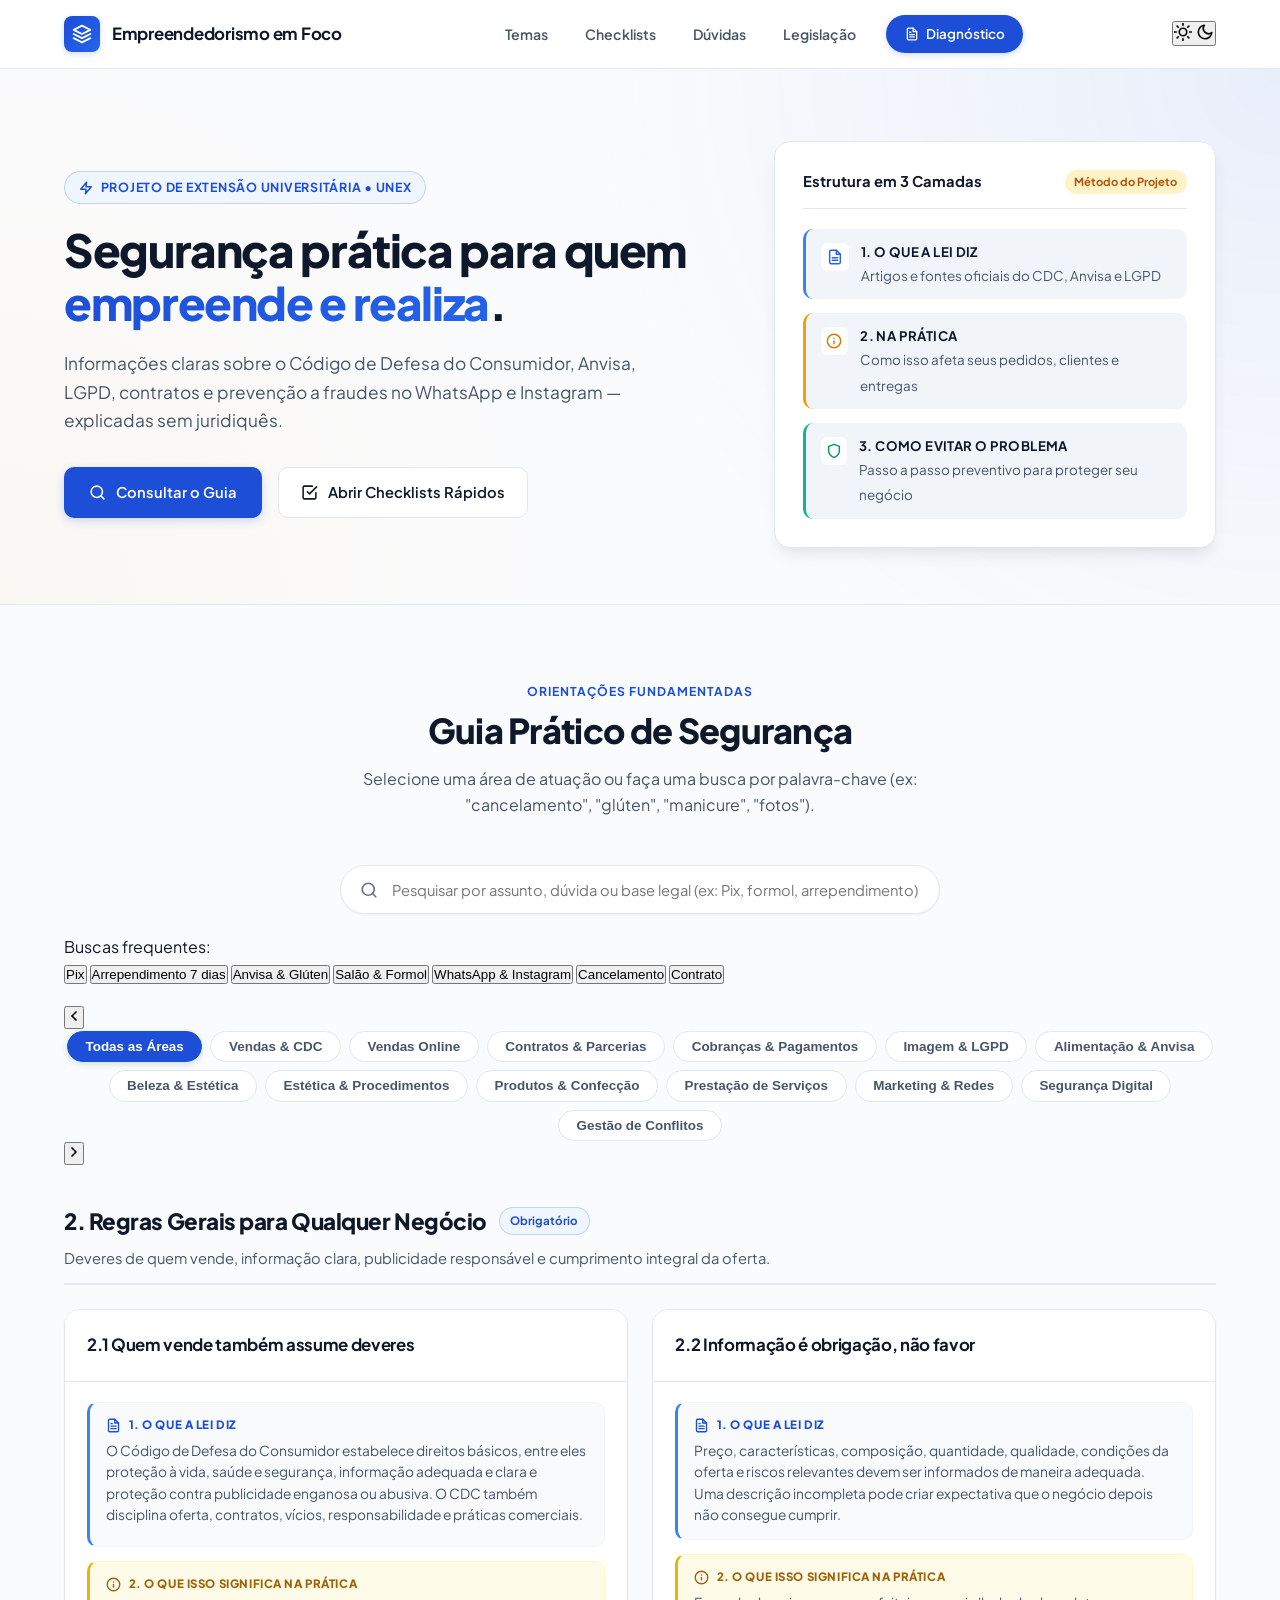
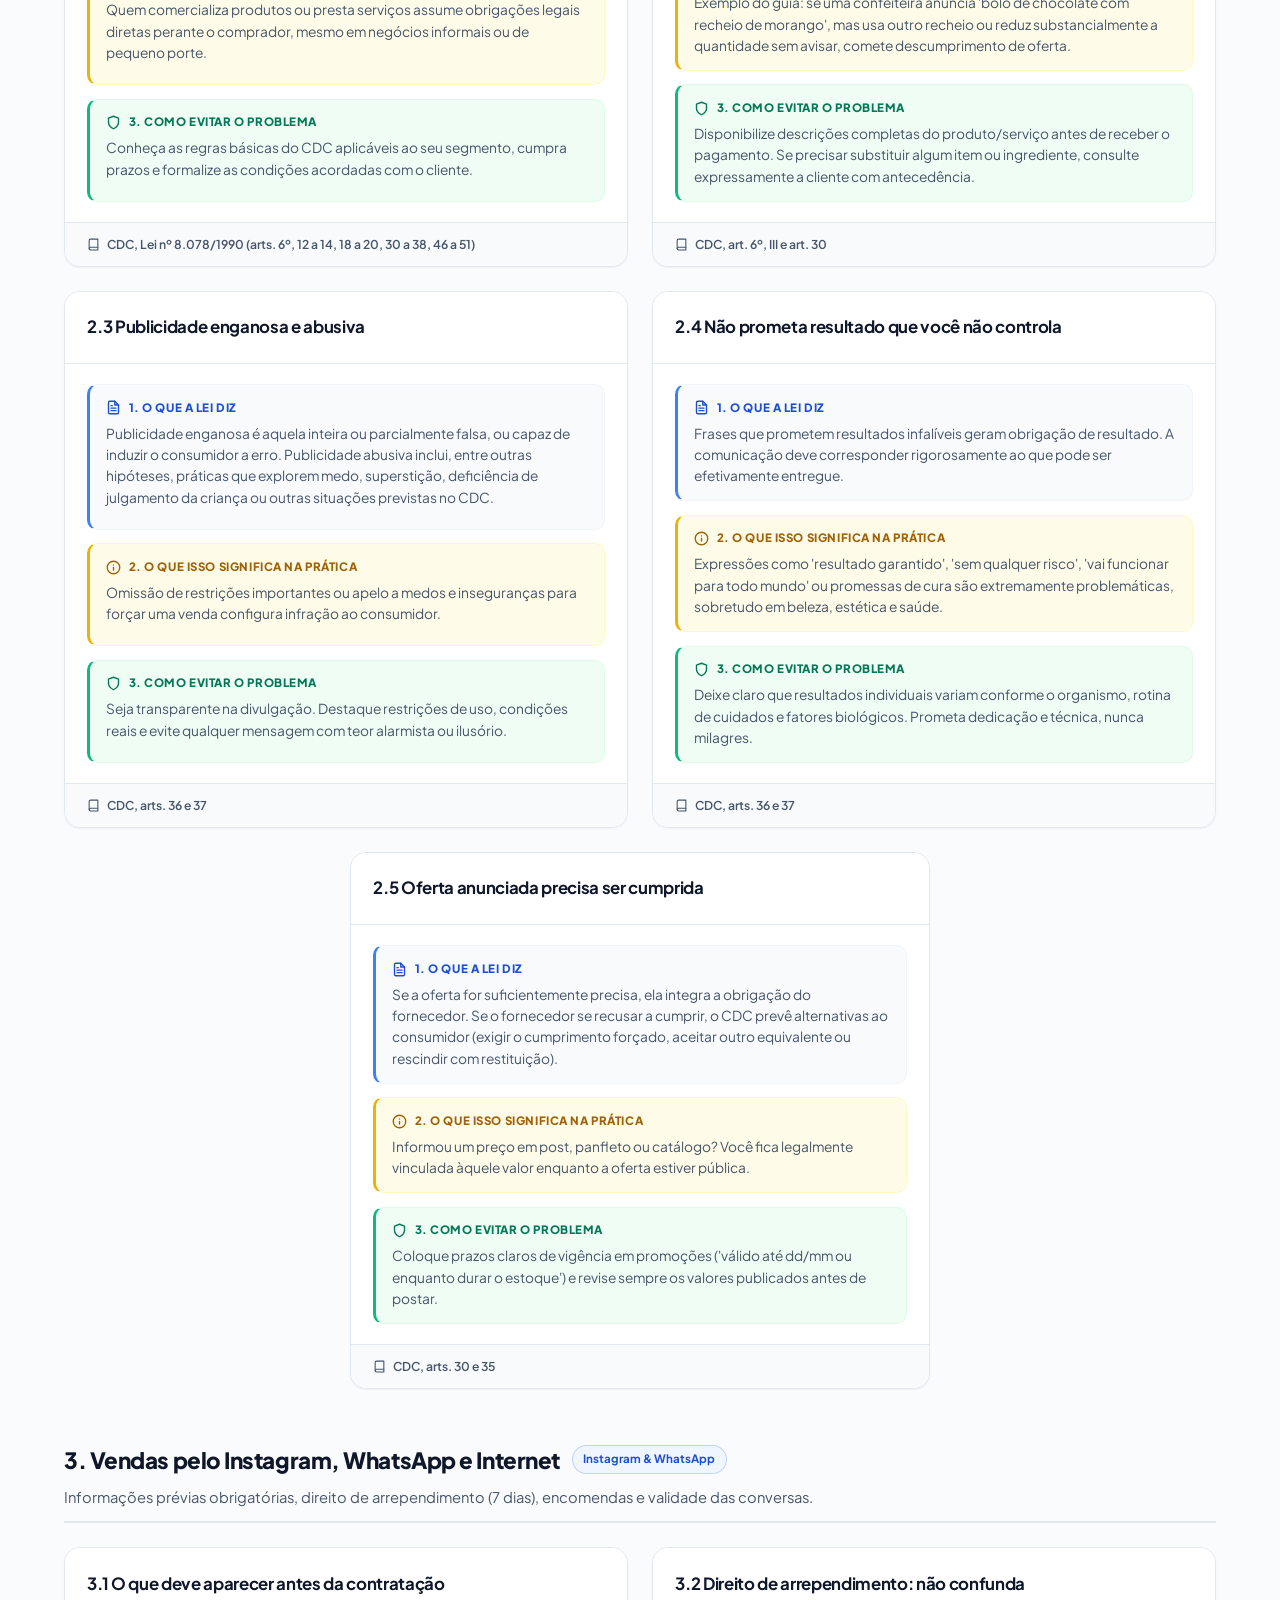
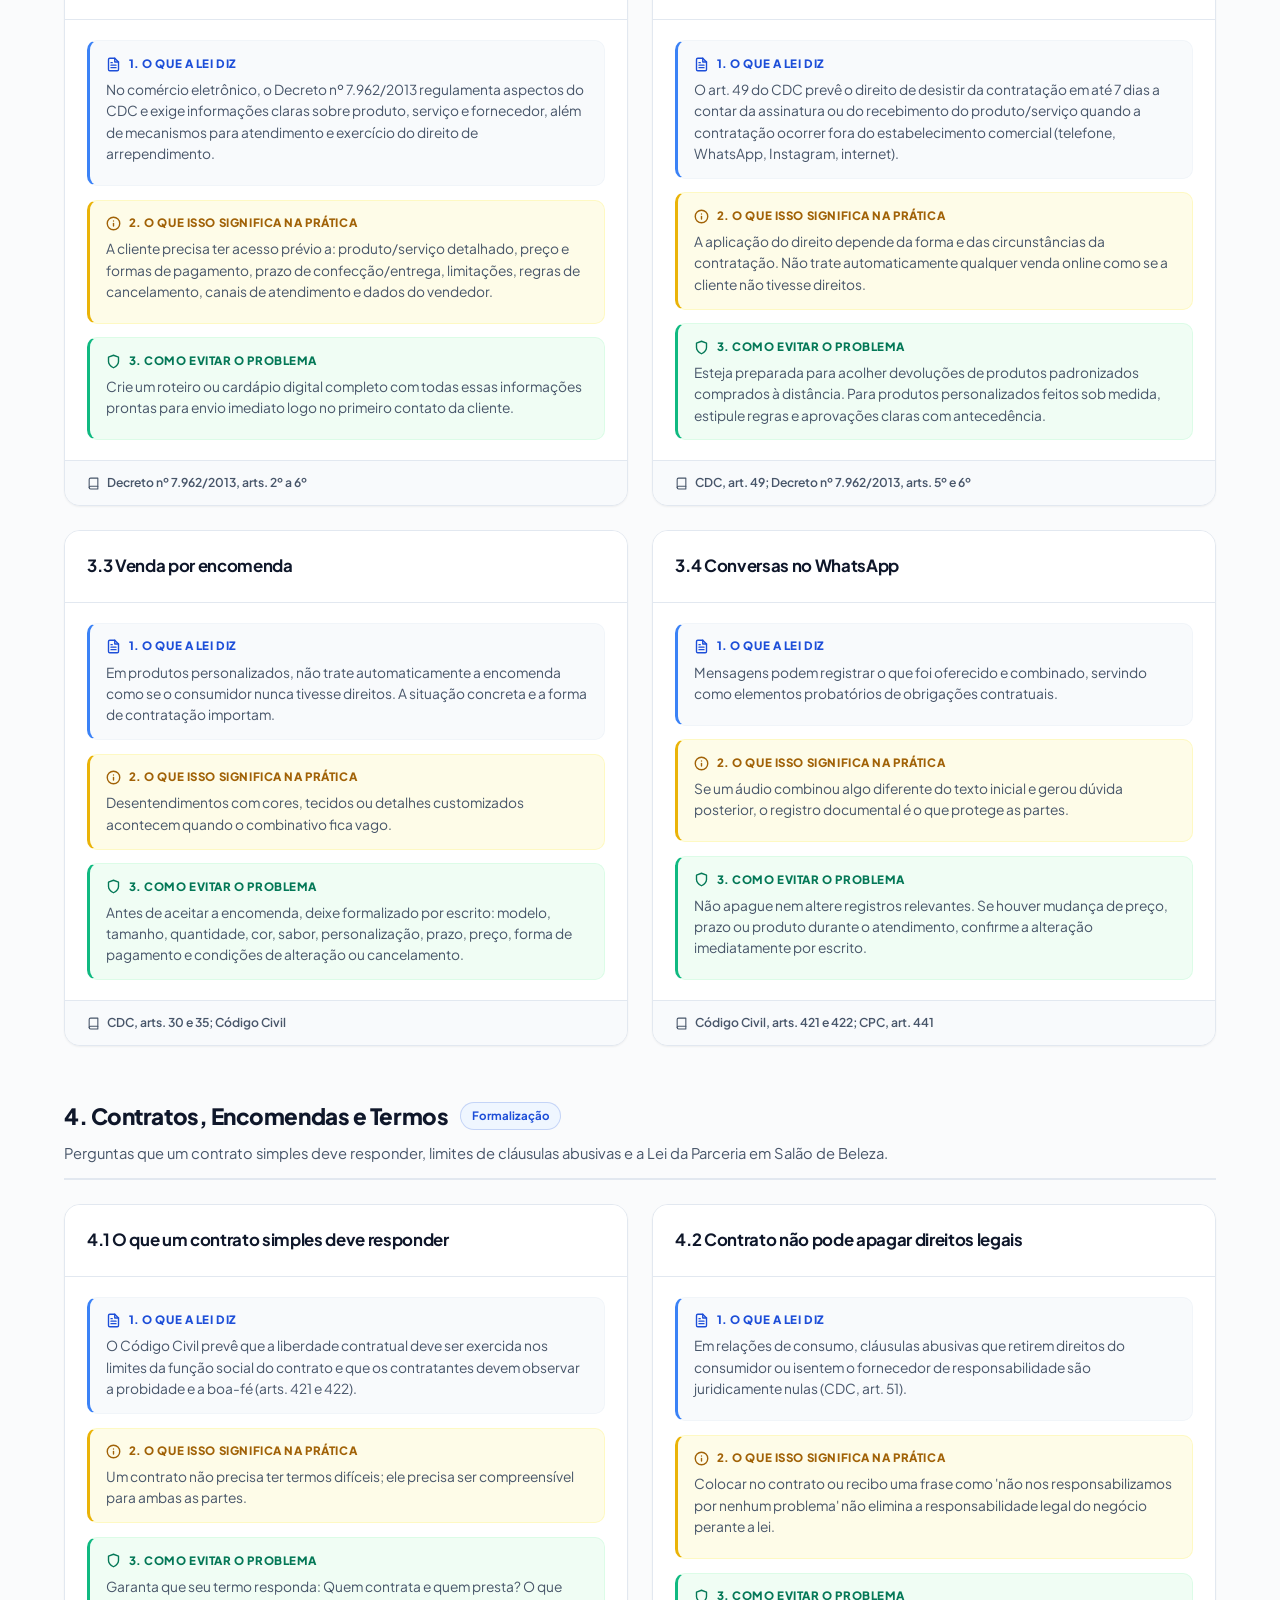
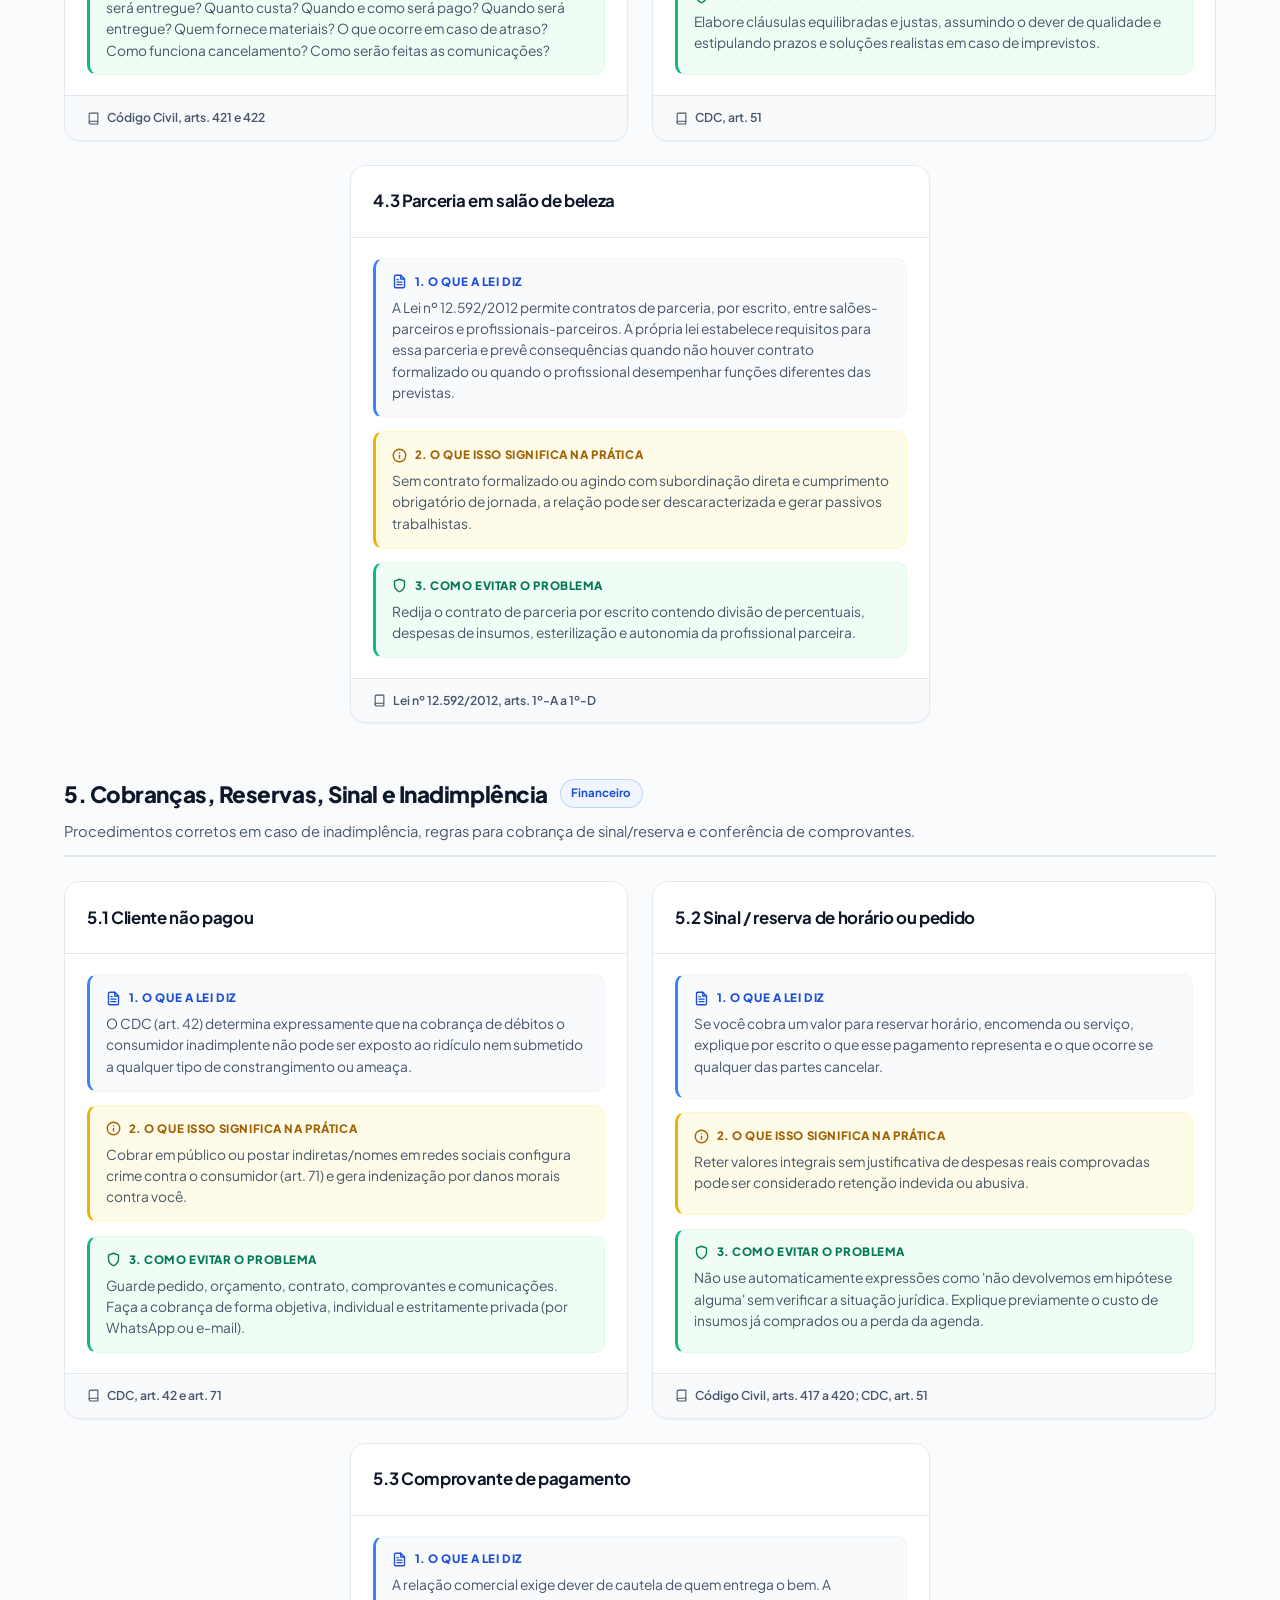
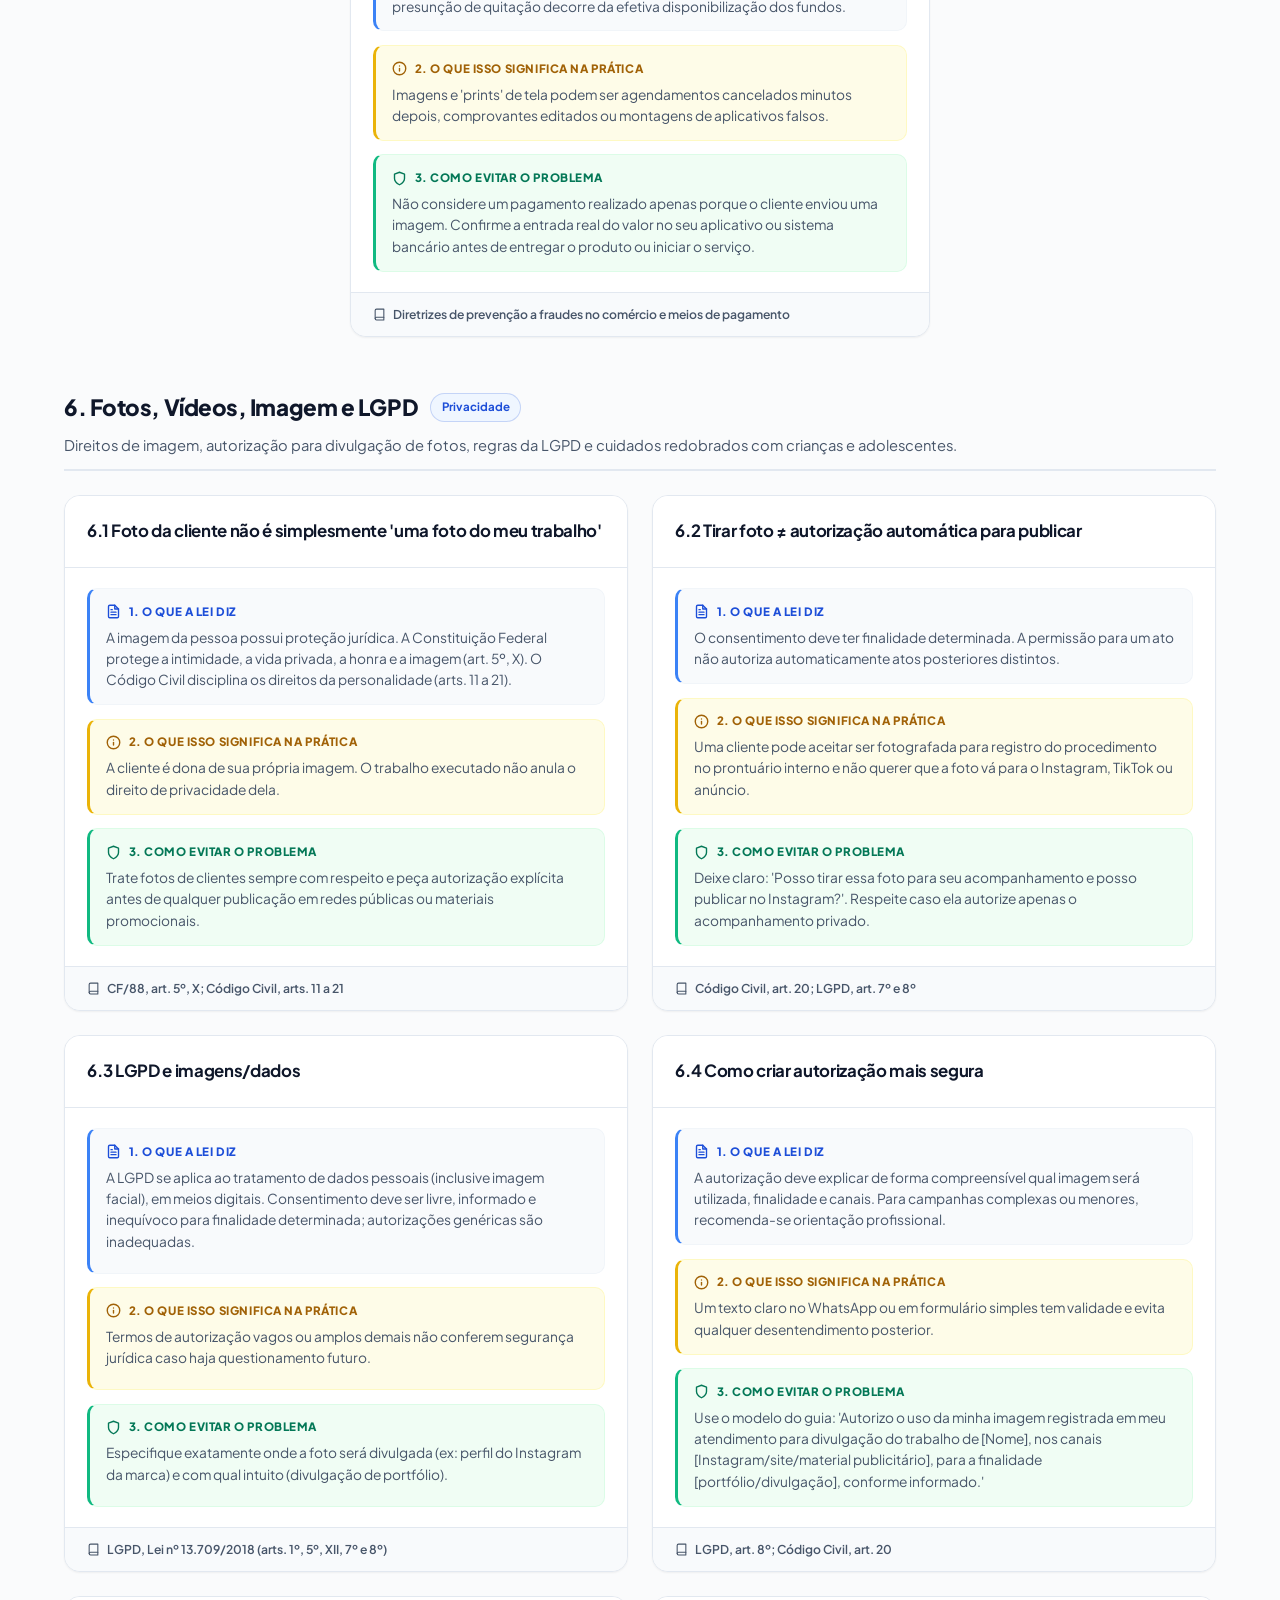
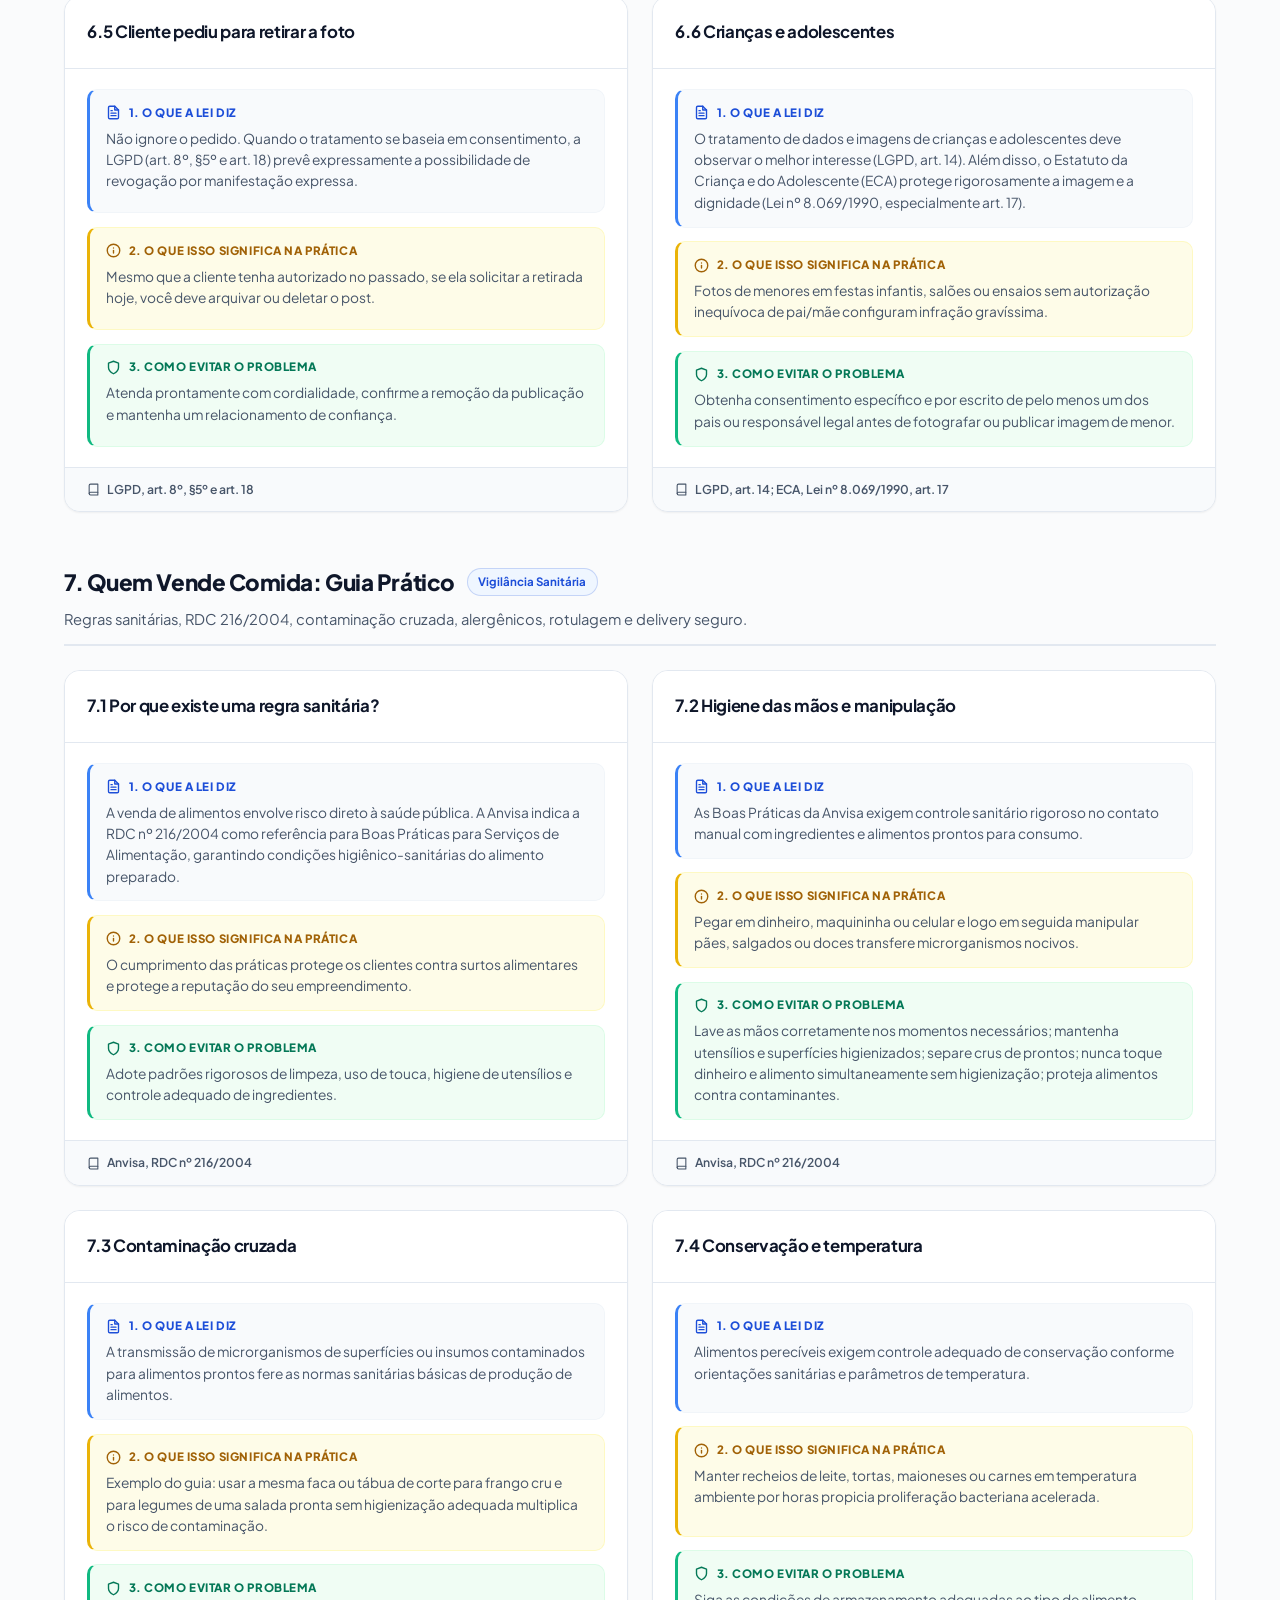
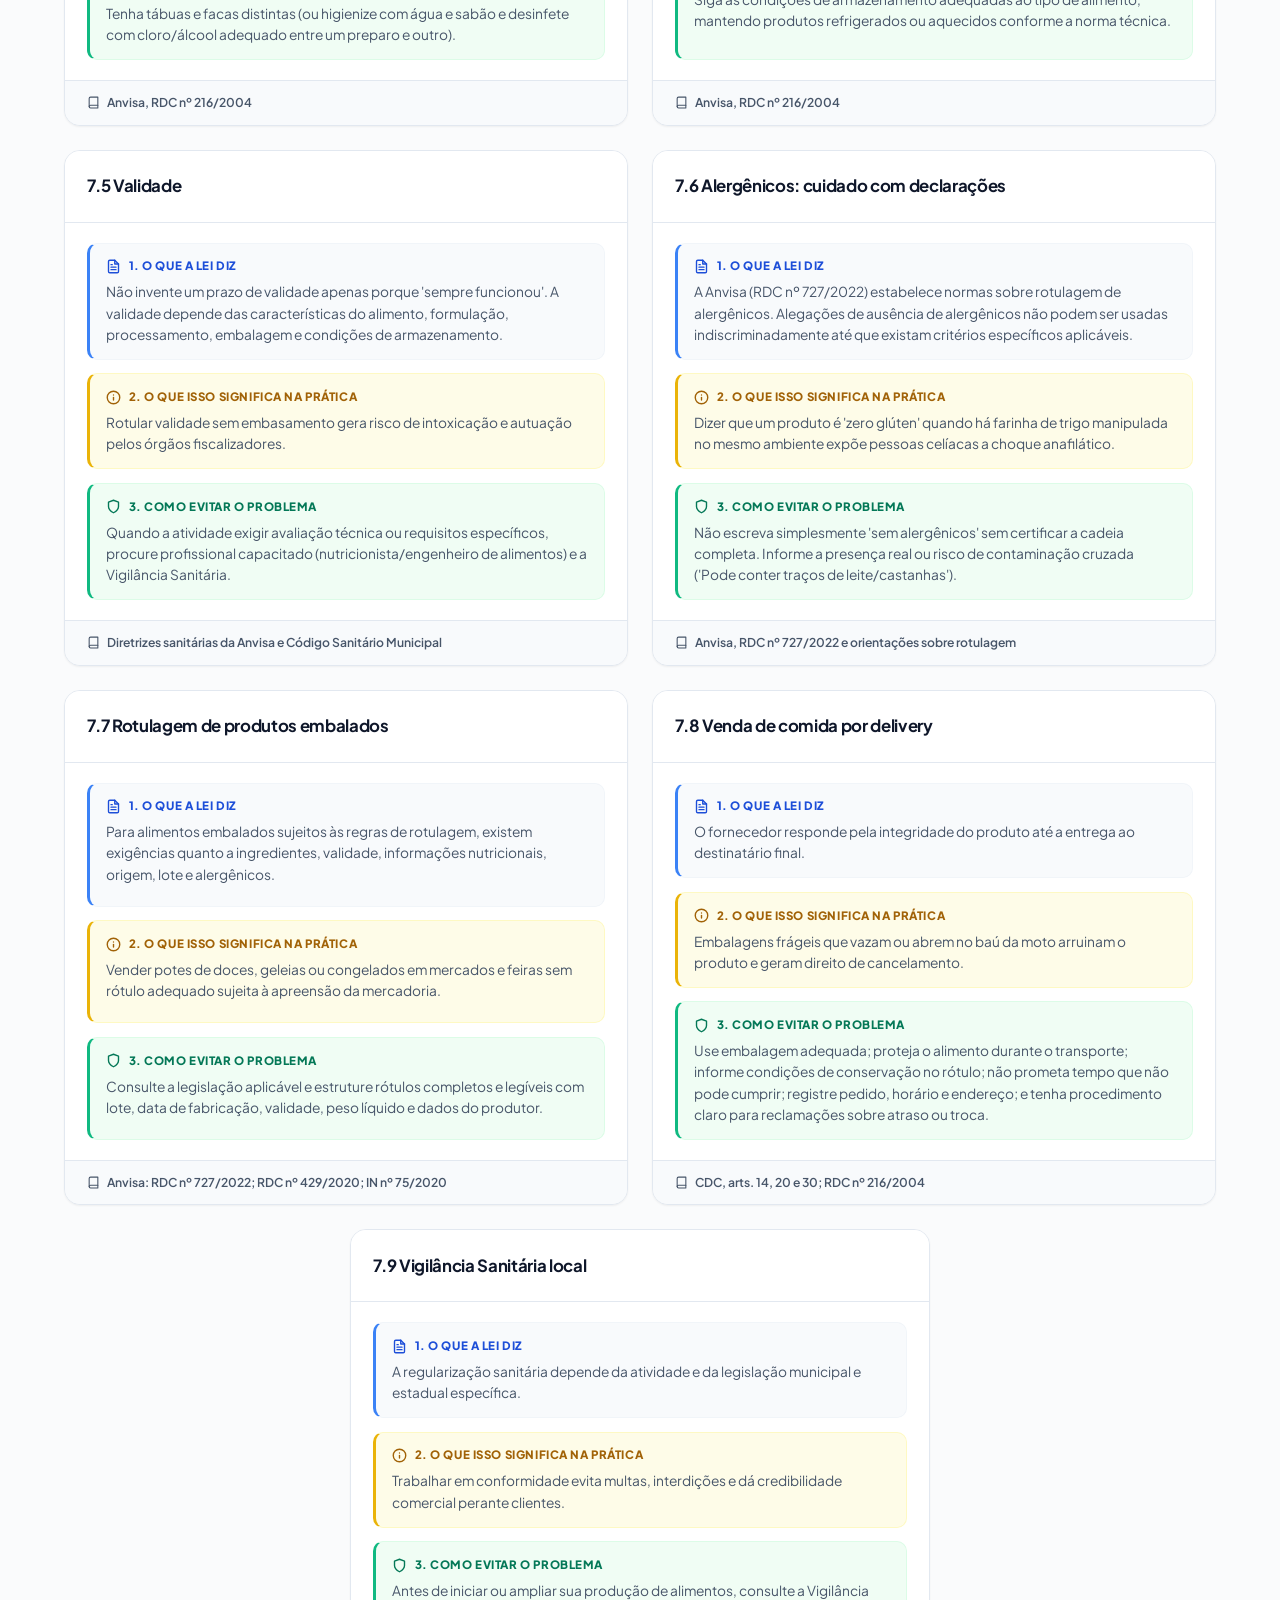
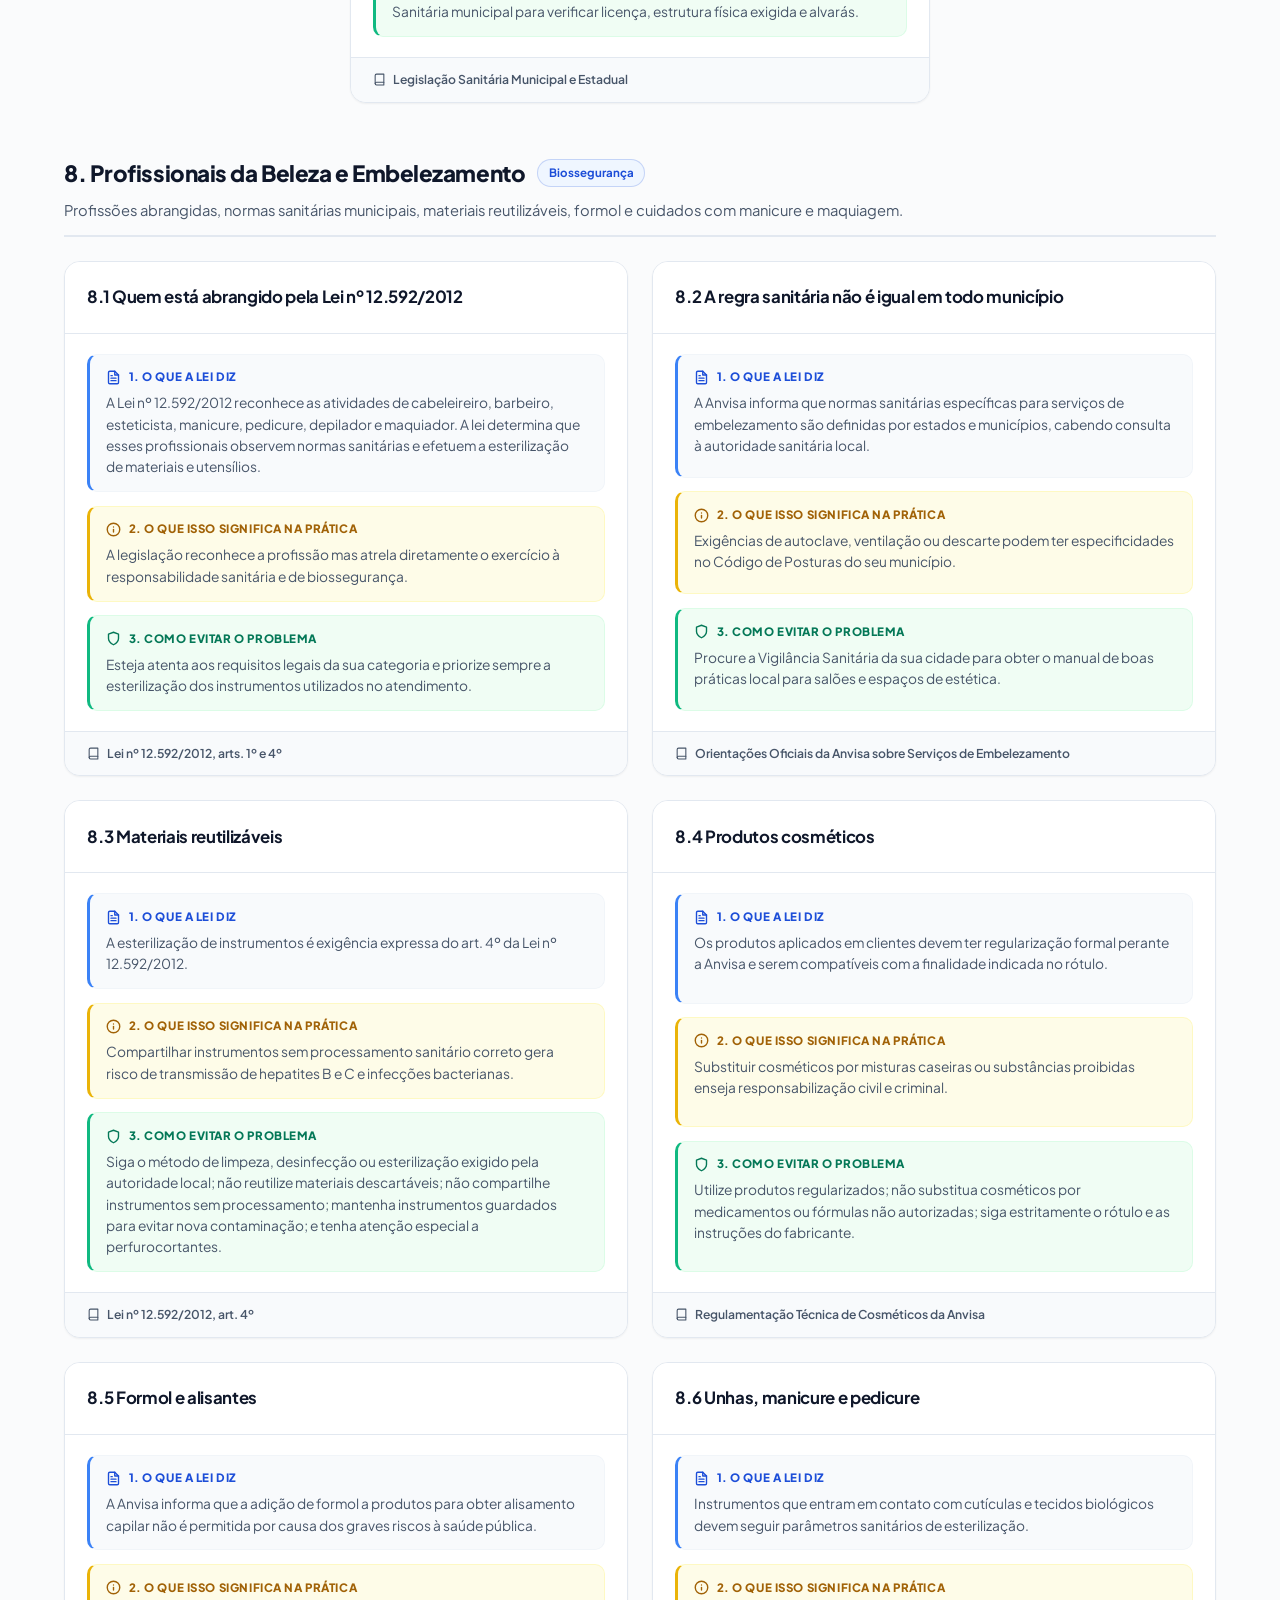
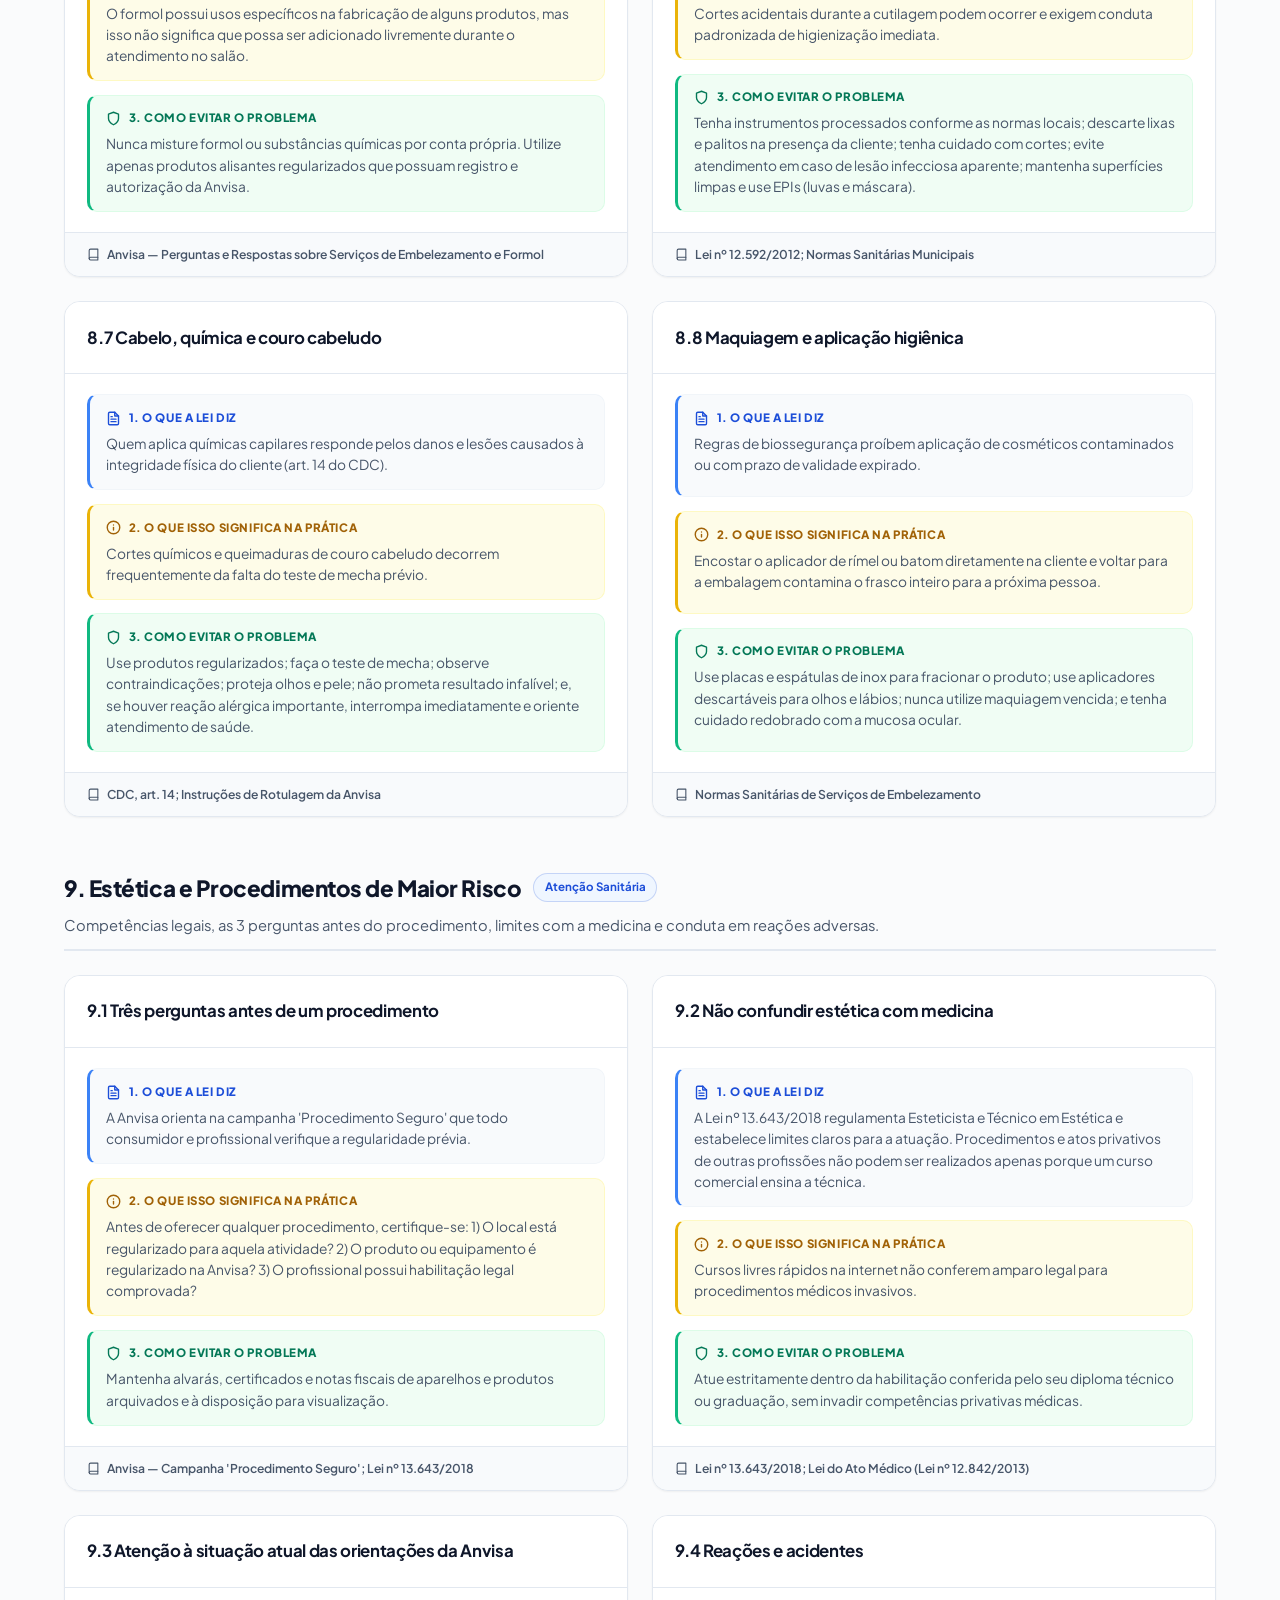
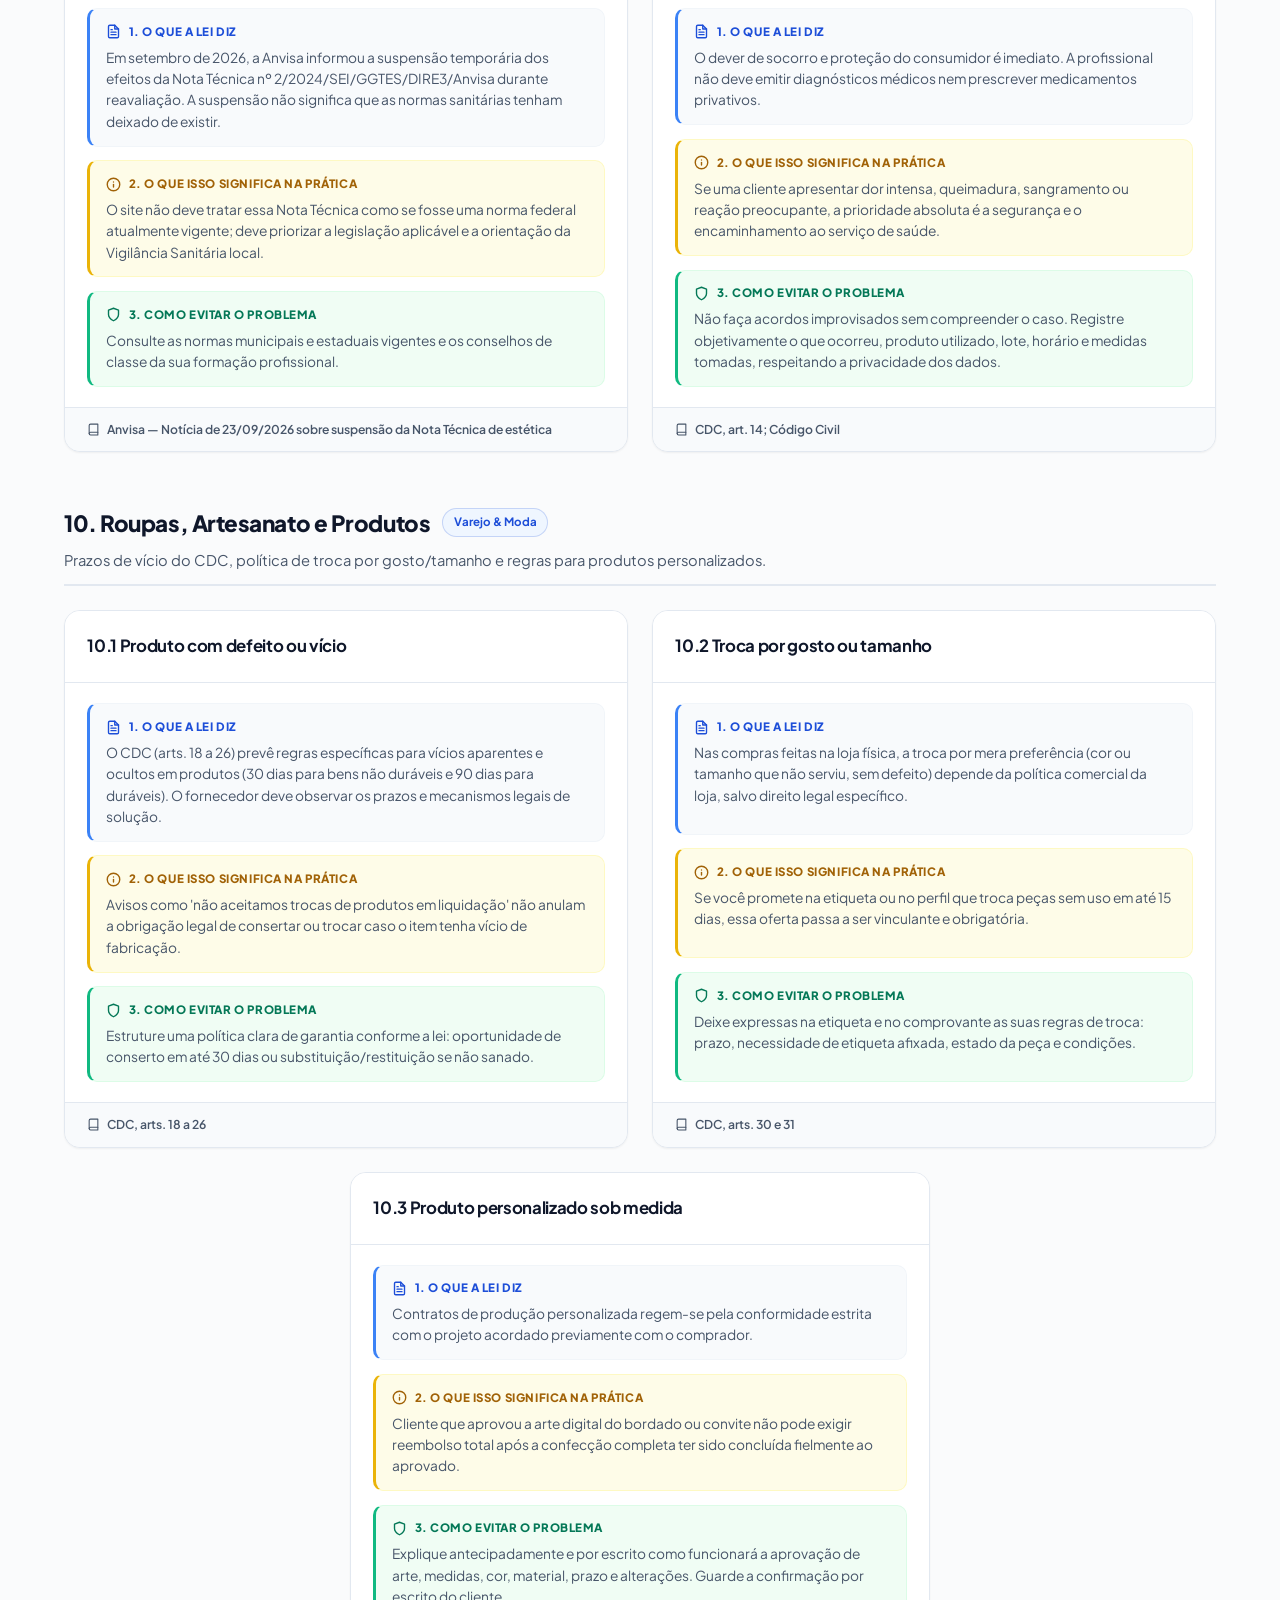
==== site-completo.html @ 591593a9 "feat: projeto extensao empreendedorismo em foco (unex direito e ti)" ====
<!DOCTYPE html>
<html lang="pt-BR">
<head>
  <meta charset="UTF-8">
  <meta name="viewport" content="width=device-width, initial-scale=1.0">
  <title>Empreendedorismo em Foco — Guia Prático de Segurança Jurídica, Sanitária e Digital</title>
  
  <!-- Meta tags SEO -->
  <meta name="description" content="Guia prático e descomplicado de segurança jurídica, sanitária e digital para microempreendedoras. Projeto de Extensão UNEX (Direito e Sistemas de Informação).">
  <meta name="author" content="UNEX — Extensão Universitária">
  <meta name="theme-color" content="#1d4ed8">

  <!-- Tipografia Moderna do Google Fonts -->
  <link rel="preconnect" href="https://fonts.googleapis.com">
  <link rel="preconnect" href="https://fonts.gstatic.com" crossorigin>
  <link href="https://fonts.googleapis.com/css2?family=Plus+Jakarta+Sans:wght@400;500;600;700;800&display=swap" rel="stylesheet">

  <!-- Estilos da Aplicação -->
  <style>
/* ==========================================================================
   Empreendedorismo em Foco — Design System & Layout Principal
   Tipografia: Plus Jakarta Sans
   Estética: Moderna, Limpa, Editorial, Profissional (Zero Emojis, Ícones SVG)
   ========================================================================== */

:root {
  /* Paleta Harmoniosa e Confiável (Azul Institucional & Profissional) */
  --color-primary: #0f172a;        /* Slate 900 */
  --color-primary-light: #334155;
  --color-accent: #1d4ed8;         /* Classic Royal Blue */
  --color-accent-light: #2563eb;   /* Blue 600 vibrante */
  --color-accent-subtle: #eff6ff;  /* Ice Blue sutil */
  --color-accent-gold: #b45309;    /* Âmbar institucional */
  --color-gold-subtle: #fef3c7;
  
  /* Superfícies e Fundos */
  --bg-page: #fafbfc;
  --bg-surface: #ffffff;
  --bg-surface-elevated: #ffffff;
  --bg-subtle: #f1f5f9;
  --bg-card-hover: #f8fafc;
  
  /* Textos e Contraste */
  --text-main: #0f172a;
  --text-muted: #475569;
  --text-light: #64748b;
  --text-inverse: #ffffff;

  /* Bordas e Sombras */
  --border-subtle: #e2e8f0;
  --border-focus: #0f766e;
  --shadow-sm: 0 1px 2px 0 rgba(0, 0, 0, 0.05);
  --shadow-md: 0 4px 6px -1px rgba(0, 0, 0, 0.07), 0 2px 4px -2px rgba(0, 0, 0, 0.05);
  --shadow-lg: 0 10px 15px -3px rgba(0, 0, 0, 0.08), 0 4px 6px -4px rgba(0, 0, 0, 0.04);

  /* Layout */
  --container-max: 1200px;
  --radius-sm: 6px;
  --radius-md: 10px;
  --radius-lg: 16px;
  --radius-full: 9999px;
  --transition-fast: 0.18s ease;
  --transition-normal: 0.28s ease;
}

/* Reset básico */
*, *::before, *::after {
  box-sizing: border-box;
  margin: 0;
  padding: 0;
}

html {
  scroll-behavior: smooth;
  font-size: 16px;
}

body {
  font-family: 'Plus Jakarta Sans', -apple-system, BlinkMacSystemFont, "Segoe UI", Roboto, sans-serif;
  color: var(--text-main);
  background-color: var(--bg-page);
  line-height: 1.6;
  -webkit-font-smoothing: antialiased;
}

/* Tipografia */
h1, h2, h3, h4, h5 {
  color: var(--text-main);
  font-weight: 700;
  line-height: 1.25;
  letter-spacing: -0.02em;
}

p {
  color: var(--text-muted);
}

a {
  color: var(--color-accent);
  text-decoration: none;
  transition: color var(--transition-fast);
}

a:hover {
  color: var(--color-accent-light);
}

/* Container */
.container {
  width: 100%;
  max-width: var(--container-max);
  margin: 0 auto;
  padding: 0 1.5rem;
}

/* Ícones SVG Auxiliares */
.icon-svg {
  display: inline-block;
  vertical-align: middle;
  flex-shrink: 0;
}

/* ==========================================================================
   Header & Navegação
   ========================================================================== */
.site-header {
  position: sticky;
  top: 0;
  z-index: 100;
  background-color: rgba(255, 255, 255, 0.95);
  backdrop-filter: blur(12px);
  -webkit-backdrop-filter: blur(12px);
  border-bottom: 1px solid var(--border-subtle);
  transition: background var(--transition-fast), box-shadow var(--transition-fast);
}

.site-header.scrolled {
  box-shadow: var(--shadow-sm);
}

.nav-container {
  display: flex;
  align-items: center;
  justify-content: space-between;
  height: 68px;
}

.brand {
  display: flex;
  align-items: center;
  gap: 0.75rem;
  text-decoration: none;
}

.brand-badge {
  display: flex;
  align-items: center;
  justify-content: center;
  width: 36px;
  height: 36px;
  border-radius: 8px;
  background: linear-gradient(135deg, var(--color-accent) 0%, #2563eb 100%);
  color: #fff;
  box-shadow: 0 2px 6px rgba(29, 78, 216, 0.2);
  transition: transform var(--transition-fast);
}

.brand:hover .brand-badge {
  transform: scale(1.05);
}

.brand-title {
  font-size: 1.05rem;
  font-weight: 700;
  color: var(--color-primary);
  letter-spacing: -0.015em;
  white-space: nowrap;
}

.nav-links {
  display: flex;
  align-items: center;
  gap: 0.5rem;
  list-style: none;
}

.nav-link {
  font-size: 0.88rem;
  font-weight: 600;
  color: #475569;
  transition: all var(--transition-fast);
  padding: 0.45rem 0.9rem;
  border-radius: var(--radius-full);
  white-space: nowrap;
}

.nav-link:hover,
.nav-link.active {
  color: var(--color-accent);
  background-color: var(--color-accent-subtle);
}

.nav-cta {
  display: inline-flex;
  align-items: center;
  gap: 0.45rem;
  background-color: var(--color-accent);
  color: #ffffff !important;
  font-size: 0.84rem;
  font-weight: 600;
  padding: 0.5rem 1.15rem;
  border-radius: var(--radius-full);
  transition: all var(--transition-fast);
  box-shadow: 0 2px 6px rgba(29, 78, 216, 0.2);
  margin-left: 0.5rem;
  white-space: nowrap;
}

.nav-cta:hover {
  background-color: #2563eb;
  transform: translateY(-1px);
  box-shadow: 0 4px 12px rgba(29, 78, 216, 0.3);
}

.mobile-toggle {
  display: none;
  background: none;
  border: 1px solid var(--border-subtle);
  border-radius: var(--radius-sm);
  padding: 0.35rem;
  color: var(--color-primary);
  cursor: pointer;
}

/* ==========================================================================
   Hero Section
   ========================================================================== */
.hero-section {
  position: relative;
  padding: 4.5rem 0 3.5rem;
  background: radial-gradient(circle at top right, rgba(37, 99, 235, 0.08), transparent 50%),
              radial-gradient(circle at bottom left, rgba(245, 158, 11, 0.04), transparent 40%);
  border-bottom: 1px solid var(--border-subtle);
  overflow: hidden;
}

.hero-wrapper {
  display: grid;
  grid-template-columns: 1.2fr 0.8fr;
  gap: 3rem;
  align-items: center;
}

.hero-tag {
  display: inline-flex;
  align-items: center;
  gap: 0.5rem;
  font-size: 0.78rem;
  font-weight: 700;
  text-transform: uppercase;
  letter-spacing: 0.06em;
  color: var(--color-accent);
  background: var(--color-accent-subtle);
  border: 1px solid rgba(29, 78, 216, 0.2);
  padding: 0.35rem 0.85rem;
  border-radius: var(--radius-full);
  margin-bottom: 1.25rem;
}

.hero-title {
  font-size: 2.85rem;
  font-weight: 800;
  letter-spacing: -0.03em;
  color: var(--color-primary);
  line-height: 1.15;
  margin-bottom: 1.25rem;
}

.hero-title span {
  color: var(--color-accent);
  background: linear-gradient(135deg, var(--color-accent) 0%, #2563eb 100%);
  -webkit-background-clip: text;
  -webkit-text-fill-color: transparent;
}

.hero-desc {
  font-size: 1.08rem;
  color: var(--text-muted);
  line-height: 1.65;
  margin-bottom: 2rem;
  max-width: 600px;
}

.hero-actions {
  display: flex;
  align-items: center;
  gap: 1rem;
  flex-wrap: wrap;
}

.btn-primary {
  display: inline-flex;
  align-items: center;
  gap: 0.6rem;
  background-color: var(--color-accent);
  color: #ffffff;
  font-weight: 600;
  font-size: 0.92rem;
  padding: 0.8rem 1.5rem;
  border-radius: var(--radius-md);
  box-shadow: 0 3px 10px rgba(29, 78, 216, 0.2);
  transition: all var(--transition-fast);
  border: 1px solid transparent;
}

.btn-primary:hover {
  background-color: #2563eb;
  color: #ffffff;
  transform: translateY(-2px);
  box-shadow: 0 6px 18px rgba(29, 78, 216, 0.3);
}

.btn-secondary {
  display: inline-flex;
  align-items: center;
  gap: 0.6rem;
  background-color: #ffffff;
  color: var(--color-primary);
  font-weight: 600;
  font-size: 0.92rem;
  padding: 0.8rem 1.4rem;
  border-radius: var(--radius-md);
  border: 1px solid var(--border-subtle);
  transition: all var(--transition-fast);
}

.btn-secondary:hover {
  border-color: var(--color-accent);
  color: var(--color-accent);
  background-color: var(--bg-surface-elevated);
  transform: translateY(-2px);
}

/* Destaque Visual Hero */
.hero-card-preview {
  background: #ffffff;
  border: 1px solid var(--border-subtle);
  border-radius: var(--radius-lg);
  padding: 1.75rem;
  box-shadow: var(--shadow-lg);
  position: relative;
}

.preview-header {
  display: flex;
  align-items: center;
  justify-content: space-between;
  border-bottom: 1px solid var(--border-subtle);
  padding-bottom: 0.85rem;
  margin-bottom: 1.25rem;
}

.preview-title {
  font-size: 0.92rem;
  font-weight: 700;
  color: var(--color-primary);
}

.preview-badge {
  font-size: 0.7rem;
  background: var(--color-gold-subtle);
  color: var(--color-accent-gold);
  padding: 0.2rem 0.6rem;
  border-radius: var(--radius-full);
  font-weight: 700;
}

.method-pillars {
  display: flex;
  flex-direction: column;
  gap: 0.85rem;
}

.method-pillar {
  display: flex;
  align-items: flex-start;
  gap: 0.75rem;
  padding: 0.75rem 0.9rem;
  border-radius: var(--radius-md);
  background: var(--bg-subtle);
  border-left: 3px solid transparent;
}

.method-pillar.law {
  border-left-color: #3b82f6;
}

.method-pillar.practice {
  border-left-color: #f59e0b;
}

.method-pillar.prevent {
  border-left-color: #10b981;
}

.pillar-icon-box {
  display: flex;
  align-items: center;
  justify-content: center;
  width: 28px;
  height: 28px;
  border-radius: var(--radius-sm);
  background: #ffffff;
  margin-top: 0.15rem;
  color: var(--color-primary);
}

.method-pillar.law .pillar-icon-box { color: #2563eb; }
.method-pillar.practice .pillar-icon-box { color: #d97706; }
.method-pillar.prevent .pillar-icon-box { color: #059669; }

.pillar-content strong {
  display: block;
  font-size: 0.82rem;
  font-weight: 700;
  color: var(--color-primary);
  text-transform: uppercase;
  letter-spacing: 0.03em;
}

.pillar-content span {
  font-size: 0.84rem;
  color: var(--text-muted);
}

/* ==========================================================================
   Seções Gerais
   ========================================================================== */
.section {
  padding: 4.5rem 0;
}

.section-header {
  text-align: center;
  max-width: 680px;
  margin: 0 auto 3rem;
}

.section-tag {
  display: inline-block;
  font-size: 0.76rem;
  font-weight: 700;
  text-transform: uppercase;
  letter-spacing: 0.08em;
  color: var(--color-accent);
  margin-bottom: 0.5rem;
}

.section-title {
  font-size: 2.15rem;
  font-weight: 800;
  color: var(--color-primary);
  margin-bottom: 0.85rem;
}

.section-subtitle {
  font-size: 1rem;
  color: var(--text-muted);
}

/* ==========================================================================
   Controles: Busca e Filtro de Categorias
   ========================================================================== */
.guide-controls {
  margin-bottom: 2.5rem;
  display: flex;
  flex-direction: column;
  gap: 1.25rem;
}

.search-box-wrapper {
  position: relative;
  max-width: 600px;
  margin: 0 auto;
  width: 100%;
}

.search-icon-box {
  position: absolute;
  left: 1.25rem;
  top: 50%;
  transform: translateY(-50%);
  color: var(--text-light);
  display: flex;
  align-items: center;
  pointer-events: none;
}

.search-input {
  width: 100%;
  padding: 0.9rem 1.25rem 0.9rem 3.2rem;
  border: 1px solid var(--border-subtle);
  border-radius: var(--radius-full);
  background-color: #ffffff;
  font-size: 0.92rem;
  font-family: inherit;
  color: var(--text-main);
  box-shadow: var(--shadow-sm);
  transition: all var(--transition-fast);
}

.search-input:focus {
  outline: none;
  border-color: var(--color-accent);
  box-shadow: 0 0 0 3px rgba(15, 118, 110, 0.15);
}

.category-tabs {
  display: flex;
  align-items: center;
  justify-content: center;
  gap: 0.5rem;
  flex-wrap: wrap;
}

.tab-btn {
  background: #ffffff;
  border: 1px solid var(--border-subtle);
  border-radius: var(--radius-full);
  padding: 0.45rem 1.1rem;
  font-size: 0.84rem;
  font-weight: 600;
  color: var(--text-muted);
  cursor: pointer;
  transition: all var(--transition-fast);
}

@media (max-width: 768px) {
  .guide-controls {
    margin-bottom: 1.5rem;
    gap: 0.85rem;
  }

  .category-tabs {
    display: flex !important;
    flex-wrap: nowrap !important;
    justify-content: flex-start !important;
    overflow-x: auto !important;
    -webkit-overflow-scrolling: touch !important;
    padding: 0.5rem 1rem !important;
    margin: 0 -1.5rem !important;
    scrollbar-width: none !important;
  }

  .category-tabs::-webkit-scrollbar {
    display: none !important;
  }

  .tab-btn {
    white-space: nowrap !important;
    flex-shrink: 0 !important;
    padding: 0.4rem 0.85rem !important;
    font-size: 0.8rem !important;
  }
}

.tab-btn:hover {
  border-color: var(--color-accent);
  color: var(--color-accent);
}

.tab-btn.active {
  background-color: var(--color-accent);
  border-color: var(--color-accent);
  color: #ffffff;
  box-shadow: 0 2px 6px rgba(15, 118, 110, 0.2);
}

/* ==========================================================================
   Seção 22: Legislação & Fontes Oficiais
   ========================================================================== */
.sources-grid {
  display: flex;
  flex-wrap: wrap;
  justify-content: center;
  gap: 1.25rem;
  margin-top: 2rem;
}

.source-card {
  background: #ffffff;
  border: 1px solid var(--border-subtle);
  border-radius: var(--radius-md);
  padding: 1.25rem;
  display: flex;
  align-items: flex-start;
  justify-content: space-between;
  gap: 1rem;
  transition: all var(--transition-fast);
  color: inherit;
  text-decoration: none;
  flex: 1 1 calc(33.333% - 1.25rem);
  min-width: 290px;
  max-width: 375px;
}

.source-card:hover {
  border-color: var(--color-accent);
  transform: translateY(-2px);
  box-shadow: var(--shadow-md);
}

.source-title {
  font-size: 0.95rem;
  font-weight: 700;
  color: var(--color-primary);
  margin-bottom: 0.25rem;
}

.source-desc {
  font-size: 0.82rem;
  color: var(--text-muted);
  line-height: 1.45;
}

.source-link-icon {
  color: var(--color-accent);
  padding-top: 0.15rem;
}

/* ==========================================================================
   Card de Diagnóstico no Final da Página
   ========================================================================== */
.bottom-diagnosis-card {
  margin-top: 3.5rem;
  background: linear-gradient(135deg, #ffffff 0%, var(--color-accent-subtle) 100%);
  border: 1px solid rgba(15, 118, 110, 0.25);
  border-radius: var(--radius-lg);
  padding: 2.25rem 2.5rem;
  box-shadow: var(--shadow-sm);
}

.diagnosis-inner {
  display: flex;
  align-items: center;
  justify-content: space-between;
  gap: 2rem;
  flex-wrap: wrap;
}

.diagnosis-icon-badge {
  display: flex;
  align-items: center;
  justify-content: center;
  width: 52px;
  height: 52px;
  border-radius: var(--radius-md);
  background: var(--color-accent);
  color: #ffffff;
  flex-shrink: 0;
  box-shadow: 0 4px 12px rgba(15, 118, 110, 0.25);
}

.diagnosis-content {
  flex: 1 1 320px;
}

.diagnosis-content h4 {
  font-size: 1.2rem;
  font-weight: 800;
  color: var(--color-primary);
  margin-bottom: 0.35rem;
}

.diagnosis-content p {
  font-size: 0.9rem;
  color: var(--text-muted);
  line-height: 1.5;
  margin: 0;
}

.diagnosis-cta {
  white-space: nowrap;
}

@media (max-width: 768px) {
  .bottom-diagnosis-card {
    padding: 1.5rem 1.25rem;
    margin-top: 2.5rem;
  }

  .diagnosis-inner {
    flex-direction: column;
    text-align: center;
    gap: 1.25rem;
  }

  .diagnosis-cta {
    width: 100%;
    justify-content: center;
  }
}

/* ==========================================================================
   Footer
   ========================================================================== */
.site-footer {
  background-color: #0f172a;
  color: #94a3b8;
  padding: 4rem 0 2rem;
  font-size: 0.9rem;
}

.footer-grid {
  display: grid;
  grid-template-columns: 1.5fr 1fr 1fr;
  gap: 3rem;
  margin-bottom: 3rem;
}

.footer-brand h4 {
  color: #ffffff;
  font-size: 1.25rem;
  margin-bottom: 0.85rem;
}

.footer-brand p {
  color: #94a3b8;
  font-size: 0.88rem;
  line-height: 1.6;
  margin-bottom: 1rem;
}

.footer-col h5 {
  color: #ffffff;
  font-size: 0.92rem;
  margin-bottom: 1rem;
  text-transform: uppercase;
  letter-spacing: 0.05em;
}

.footer-links {
  list-style: none;
  display: flex;
  flex-direction: column;
  gap: 0.65rem;
}

.footer-links a {
  color: #94a3b8;
  transition: color var(--transition-fast);
}

.footer-links a:hover {
  color: #ffffff;
}

.footer-disclaimer {
  background: rgba(255, 255, 255, 0.05);
  border-left: 3px solid #f59e0b;
  padding: 1.25rem;
  border-radius: var(--radius-sm);
  margin-bottom: 2rem;
}

.footer-disclaimer p {
  color: #cbd5e1;
  font-size: 0.82rem;
  line-height: 1.55;
}

.footer-bottom {
  border-top: 1px solid rgba(255, 255, 255, 0.1);
  padding-top: 2rem;
  display: flex;
  align-items: center;
  justify-content: space-between;
  font-size: 0.82rem;
  color: #64748b;
  flex-wrap: wrap;
  gap: 1rem;
}

/* Responsividade */
@media (max-width: 900px) {
  .hero-wrapper {
    grid-template-columns: 1fr;
    text-align: center;
    gap: 2rem;
  }

  .hero-title {
    font-size: 2.25rem;
  }

  .hero-desc {
    margin: 0 auto 1.5rem;
  }

  .hero-actions {
    justify-content: center;
  }

  .footer-grid {
    grid-template-columns: 1fr 1fr;
    gap: 1.75rem 1.25rem;
    margin-bottom: 2rem;
  }

  .footer-brand {
    grid-column: 1 / -1;
  }

  .site-footer {
    padding: 3rem 0 1.5rem;
  }

  .footer-brand h4 {
    font-size: 1.15rem;
  }

  .footer-col h5 {
    font-size: 0.84rem;
    margin-bottom: 0.65rem;
  }

  .footer-links {
    gap: 0.45rem;
  }

  .footer-links a {
    font-size: 0.82rem;
  }

  .footer-disclaimer {
    padding: 1rem;
    margin-bottom: 1.5rem;
  }

  .footer-disclaimer p {
    font-size: 0.78rem;
    line-height: 1.5;
  }

  .footer-bottom {
    flex-direction: column;
    text-align: center;
    gap: 0.5rem;
    padding-top: 1.25rem;
    font-size: 0.78rem;
  }
}

@media (max-width: 768px) {
  .nav-links {
    display: none;
  }

  .nav-links.open {
    display: flex;
    flex-direction: column;
    position: absolute;
    top: 72px;
    left: 0;
    width: 100%;
    background: #ffffff;
    padding: 1.5rem;
    box-shadow: var(--shadow-lg);
    border-bottom: 1px solid var(--border-subtle);
  }

  .mobile-toggle {
    display: block;
  }

  .callout-inner {
    flex-direction: column;
    text-align: center;
    justify-content: center;
  }

  .callout-info {
    flex-direction: column;
    text-align: center;
  }
}

/* ==========================================================================
   Empreendedorismo em Foco — Componentes Específicos
   1. Cards em 3 Camadas (Lei / Prática / Prevenção)
   2. Checklists Interativos com Barra de Progresso
   3. Seção FAQ / Situações Práticas em Acordeon
   4. Alerta Preventivo (Quando procurar profissional)
   5. Sistema de Avaliação com Estrelas SVG
   ========================================================================== */

/* ==========================================================================
   1. Módulos & Cards em 3 Camadas (Tri-Layer Design)
   ========================================================================== */
.modules-container {
  display: flex;
  flex-direction: column;
  gap: 3.5rem;
}

.module-block {
  scroll-margin-top: 90px;
}

.module-header {
  display: flex;
  align-items: center;
  justify-content: space-between;
  margin-bottom: 1.5rem;
  border-bottom: 2px solid var(--border-subtle);
  padding-bottom: 0.75rem;
  flex-wrap: wrap;
  gap: 0.5rem;
}

.module-title-group {
  display: flex;
  align-items: center;
  gap: 0.75rem;
}

.module-title {
  font-size: 1.4rem;
  font-weight: 800;
  color: var(--color-primary);
}

.module-badge {
  font-size: 0.72rem;
  font-weight: 700;
  padding: 0.25rem 0.65rem;
  border-radius: var(--radius-full);
  background: var(--color-accent-subtle);
  color: var(--color-accent);
  border: 1px solid rgba(29, 78, 216, 0.2);
}

.module-summary {
  width: 100%;
  font-size: 0.92rem;
  color: var(--text-muted);
  margin-top: 0.25rem;
}

.cards-grid {
  display: flex;
  flex-wrap: wrap;
  justify-content: center;
  gap: 1.5rem;
}

/* O Card em si */
.guide-card {
  background: var(--bg-surface);
  border: 1px solid var(--border-subtle);
  border-radius: var(--radius-lg);
  overflow: hidden;
  box-shadow: var(--shadow-sm);
  transition: transform var(--transition-fast), box-shadow var(--transition-fast), border-color var(--transition-fast);
  display: flex;
  flex-direction: column;
  flex: 1 1 calc(50% - 1.5rem);
  min-width: 340px;
  max-width: 580px;
}

.guide-card:hover {
  transform: translateY(-3px);
  box-shadow: var(--shadow-md);
  border-color: rgba(29, 78, 216, 0.35);
}

.card-top {
  padding: 1.25rem 1.4rem;
  border-bottom: 1px solid var(--border-subtle);
  background: #ffffff;
  min-height: 72px;
  display: flex;
  align-items: center;
}

.card-title {
  font-size: 1.05rem;
  font-weight: 700;
  color: var(--color-primary);
  line-height: 1.35;
  margin: 0;
}

/* Camadas de Conteúdo */
.card-layers {
  padding: 1.25rem 1.4rem;
  display: grid;
  grid-template-rows: repeat(3, auto);
  gap: 0.85rem;
  flex-grow: 1;
}

.layer-item {
  display: flex;
  flex-direction: column;
  gap: 0.35rem;
  padding: 0.85rem 1rem;
  border-radius: var(--radius-md);
  transition: background var(--transition-fast);
}

.layer-label {
  display: inline-flex;
  align-items: center;
  gap: 0.45rem;
  font-size: 0.72rem;
  font-weight: 800;
  text-transform: uppercase;
  letter-spacing: 0.05em;
}

.layer-text {
  font-size: 0.86rem;
  line-height: 1.55;
  color: var(--text-muted);
}

/* Cores e Bordas das 3 Camadas */
.layer-law {
  background-color: #f8fafc;
  border-left: 3px solid #3b82f6;
  border-top: 1px solid #f1f5f9;
  border-right: 1px solid #f1f5f9;
  border-bottom: 1px solid #f1f5f9;
}
.layer-law .layer-label {
  color: #1d4ed8;
}

.layer-practice {
  background-color: #fefce8;
  border-left: 3px solid #eab308;
  border-top: 1px solid #fef9c3;
  border-right: 1px solid #fef9c3;
  border-bottom: 1px solid #fef9c3;
}
.layer-practice .layer-label {
  color: #a16207;
}

.layer-prevent {
  background-color: #f0fdf4;
  border-left: 3px solid #10b981;
  border-top: 1px solid #dcfce7;
  border-right: 1px solid #dcfce7;
  border-bottom: 1px solid #dcfce7;
}
.layer-prevent .layer-label {
  color: #047857;
}

/* Rodapé do Card com a Base Legal */
.card-footer {
  padding: 0.75rem 1.4rem;
  background: #f8fafc;
  border-top: 1px solid var(--border-subtle);
  display: flex;
  align-items: center;
  justify-content: space-between;
  font-size: 0.76rem;
  color: var(--text-light);
  min-height: 44px;
}

.base-legal {
  display: inline-flex;
  align-items: center;
  gap: 0.4rem;
  font-weight: 600;
  color: #475569;
}

/* ==========================================================================
   2. Checklists Interativos
   ========================================================================== */
.checklists-grid {
  display: grid;
  grid-template-columns: repeat(auto-fit, minmax(320px, 1fr));
  gap: 2rem;
}

.checklist-card {
  background: #ffffff;
  border: 1px solid var(--border-subtle);
  border-radius: var(--radius-lg);
  padding: 1.75rem;
  box-shadow: var(--shadow-sm);
  display: flex;
  flex-direction: column;
  transition: all var(--transition-fast);
}

.checklist-card:hover {
  box-shadow: var(--shadow-md);
}

.checklist-header {
  margin-bottom: 1.25rem;
}

.checklist-header h3 {
  font-size: 1.15rem;
  color: var(--color-primary);
  margin-bottom: 0.35rem;
}

.checklist-header p {
  font-size: 0.85rem;
  color: var(--text-muted);
}

/* Barra de Progresso */
.progress-container {
  margin-bottom: 1.25rem;
}

.progress-info {
  display: flex;
  justify-content: space-between;
  font-size: 0.76rem;
  font-weight: 700;
  color: var(--color-accent);
  margin-bottom: 0.35rem;
}

.progress-bar-bg {
  width: 100%;
  height: 7px;
  background-color: var(--bg-subtle);
  border-radius: var(--radius-full);
  overflow: hidden;
}

.progress-bar-fill {
  height: 100%;
  background: linear-gradient(90deg, var(--color-accent) 0%, #10b981 100%);
  width: 0%;
  border-radius: var(--radius-full);
  transition: width 0.3s ease;
}

/* Lista de Itens */
.checklist-items {
  list-style: none;
  display: flex;
  flex-direction: column;
  gap: 0.75rem;
  flex-grow: 1;
}

.checklist-item {
  display: flex;
  align-items: flex-start;
  gap: 0.75rem;
  cursor: pointer;
  user-select: none;
  font-size: 0.88rem;
  color: var(--text-muted);
  line-height: 1.45;
  transition: color var(--transition-fast);
}

.checklist-item:hover {
  color: var(--text-main);
}

.custom-checkbox {
  flex-shrink: 0;
  width: 18px;
  height: 18px;
  border: 1.5px solid var(--border-subtle);
  border-radius: 4px;
  display: flex;
  align-items: center;
  justify-content: center;
  margin-top: 2px;
  transition: all var(--transition-fast);
  background: #ffffff;
}

.custom-checkbox svg {
  display: none;
  width: 11px;
  height: 11px;
  stroke: #ffffff;
  stroke-width: 3;
}

.checklist-item.checked .custom-checkbox {
  background-color: var(--color-accent);
  border-color: var(--color-accent);
}

.checklist-item.checked .custom-checkbox svg {
  display: block;
}

.checklist-item.checked span {
  text-decoration: line-through;
  color: var(--text-light);
}

.checklist-actions {
  margin-top: 1.25rem;
  display: flex;
  justify-content: flex-end;
}

.btn-reset-checklist {
  background: none;
  border: none;
  font-size: 0.76rem;
  font-weight: 600;
  color: var(--text-light);
  cursor: pointer;
  text-decoration: underline;
  transition: color var(--transition-fast);
}

.btn-reset-checklist:hover {
  color: #ef4444;
}

/* ==========================================================================
   3. Situações do Dia a Dia (FAQ Acordeon)
   ========================================================================== */
.faq-grid {
  display: flex;
  flex-direction: column;
  gap: 0.85rem;
  max-width: 820px;
  margin: 0 auto;
}

.faq-item {
  background: #ffffff;
  border: 1px solid var(--border-subtle);
  border-radius: var(--radius-md);
  overflow: hidden;
  transition: border-color var(--transition-fast), box-shadow var(--transition-fast);
}

.faq-item.open {
  border-color: rgba(29, 78, 216, 0.3);
  box-shadow: var(--shadow-sm);
}

.faq-trigger {
  width: 100%;
  display: flex;
  align-items: center;
  justify-content: space-between;
  padding: 1.15rem 1.5rem;
  background: none;
  border: none;
  text-align: left;
  cursor: pointer;
  font-family: inherit;
  gap: 1rem;
}

.faq-question {
  font-size: 0.98rem;
  font-weight: 700;
  color: var(--color-primary);
  line-height: 1.4;
}

.faq-icon {
  display: flex;
  align-items: center;
  justify-content: center;
  color: var(--color-accent);
  transition: transform var(--transition-fast);
  flex-shrink: 0;
}

.faq-item.open .faq-icon {
  transform: rotate(45deg);
}

.faq-body {
  max-height: 0;
  overflow: hidden;
  transition: max-height 0.3s cubic-bezier(0, 1, 0, 1);
  background: var(--bg-subtle);
  border-top: 1px solid transparent;
}

.faq-item.open .faq-body {
  max-height: 400px;
  border-top-color: var(--border-subtle);
  transition: max-height 0.35s ease-in-out;
}

.faq-answer {
  padding: 1.25rem 1.5rem;
  font-size: 0.92rem;
  line-height: 1.6;
  color: var(--text-muted);
}

/* ==========================================================================
   4. Quando Procurar Profissional (Alerta Preventivo)
   ========================================================================== */
.warning-box {
  background: #fffbeb;
  border: 1px solid #fde68a;
  border-radius: var(--radius-lg);
  padding: 2.25rem;
  max-width: 900px;
  margin: 0 auto;
}

.warning-header {
  display: flex;
  align-items: flex-start;
  gap: 0.85rem;
  margin-bottom: 1.5rem;
}

.warning-icon-box {
  display: flex;
  align-items: center;
  justify-content: center;
  width: 38px;
  height: 38px;
  border-radius: var(--radius-sm);
  background: #fef3c7;
  color: #b45309;
  flex-shrink: 0;
}

.warning-header h3 {
  font-size: 1.2rem;
  color: #92400e;
  margin-bottom: 0.2rem;
}

.warning-list {
  display: grid;
  grid-template-columns: repeat(auto-fit, minmax(280px, 1fr));
  gap: 1rem;
  list-style: none;
}

.warning-list li {
  display: flex;
  align-items: flex-start;
  gap: 0.6rem;
  font-size: 0.88rem;
  color: #78350f;
  line-height: 1.45;
}

.warning-bullet {
  color: #d97706;
  display: flex;
  align-items: center;
  margin-top: 0.15rem;
  flex-shrink: 0;
}

/* ==========================================================================
   5. Sistema de Avaliação com Estrelas SVG
   ========================================================================== */
.rating-section {
  background: #ffffff;
  border: 1px solid var(--border-subtle);
  border-radius: var(--radius-lg);
  padding: 2.5rem;
  max-width: 650px;
  margin: 3.5rem auto 0;
  text-align: center;
  box-shadow: var(--shadow-sm);
}

.rating-title {
  font-size: 1.25rem;
  font-weight: 800;
  color: var(--color-primary);
  margin-bottom: 0.5rem;
}

.rating-desc {
  font-size: 0.88rem;
  color: var(--text-muted);
  margin-bottom: 1.5rem;
}

.stars-container {
  display: flex;
  justify-content: center;
  gap: 0.65rem;
  margin-bottom: 1.25rem;
}

.star-btn {
  background: none;
  border: none;
  color: #cbd5e1;
  cursor: pointer;
  transition: transform 0.15s ease, color 0.15s ease;
  line-height: 1;
  padding: 0.2rem;
  display: flex;
  align-items: center;
  justify-content: center;
}

.star-btn:hover,
.star-btn.hovered,
.star-btn.active {
  color: #f59e0b;
  transform: scale(1.15);
}

.rating-feedback-msg {
  font-size: 0.88rem;
  font-weight: 600;
  color: var(--color-accent);
  min-height: 1.4rem;
  margin-bottom: 1rem;
}

.rating-stats-badge {
  display: inline-flex;
  align-items: center;
  gap: 0.5rem;
  background: var(--bg-subtle);
  padding: 0.4rem 1rem;
  border-radius: var(--radius-full);
  font-size: 0.8rem;
  color: var(--text-muted);
}

.rating-stats-badge strong {
  color: var(--color-primary);
}

@media (max-width: 600px) {
  .cards-grid {
    grid-template-columns: 1fr;
  }
  .card-top, .card-layers {
    padding: 1.15rem;
  }
  .rating-section {
    padding: 1.75rem 1.25rem;
  }
}

</style>
</head>
<body>

  <!-- ========================================================================
       Header / Barra Superior
       ======================================================================== -->
  <header class="site-header" id="header">
    <div class="container nav-container">
      <a href="#inicio" class="brand" aria-label="Ir para o início do site">
        <div class="brand-badge" aria-hidden="true">
          <svg width="20" height="20" viewBox="0 0 24 24" fill="none" stroke="currentColor" stroke-width="2.2" stroke-linecap="round" stroke-linejoin="round">
            <path d="M12 2L2 7l10 5 10-5-10-5z"></path>
            <path d="M2 17l10 5 10-5"></path>
            <path d="M2 12l10 5 10-5"></path>
          </svg>
        </div>
        <span class="brand-title">Empreendedorismo em Foco</span>
      </a>

      <nav aria-label="Navegação Principal">
        <ul class="nav-links" id="nav-links">
          <li><a href="#diretrizes" class="nav-link">Temas</a></li>
          <li><a href="#checklists" class="nav-link">Checklists</a></li>
          <li><a href="#duvidas" class="nav-link">Dúvidas</a></li>
          <li><a href="#fontes-oficiais" class="nav-link">Legislação</a></li>
          <li>
            <a href="https://forms.gle/CNi8nQm6ViK3J8j4A" target="_blank" rel="noopener noreferrer" class="nav-cta">
              <svg width="14" height="14" viewBox="0 0 24 24" fill="none" stroke="currentColor" stroke-width="2.2" stroke-linecap="round" stroke-linejoin="round">
                <path d="M14 2H6a2 2 0 0 0-2 2v16a2 2 0 0 0 2 2h12a2 2 0 0 0 2-2V8z"></path>
                <polyline points="14 2 14 8 20 8"></polyline>
                <line x1="16" y1="13" x2="8" y2="13"></line>
                <line x1="16" y1="17" x2="8" y2="17"></line>
                <polyline points="10 9 9 9 8 9"></polyline>
              </svg>
              Diagnóstico
            </a>
          </li>
        </ul>
      </nav>

      <div class="header-actions">
        <button class="theme-toggle-btn" id="theme-toggle-btn" aria-label="Alternar modo escuro" title="Alternar tema claro/escuro">
          <span class="theme-icon sun-icon" aria-hidden="true">
            <svg width="18" height="18" viewBox="0 0 24 24" fill="none" stroke="currentColor" stroke-width="2.2" stroke-linecap="round" stroke-linejoin="round">
              <circle cx="12" cy="12" r="5"></circle>
              <line x1="12" y1="1" x2="12" y2="3"></line>
              <line x1="12" y1="21" x2="12" y2="23"></line>
              <line x1="4.22" y1="4.22" x2="5.64" y2="5.64"></line>
              <line x1="18.36" y1="18.36" x2="19.78" y2="19.78"></line>
              <line x1="1" y1="12" x2="3" y2="12"></line>
              <line x1="21" y1="12" x2="23" y2="12"></line>
              <line x1="4.22" y1="19.78" x2="5.64" y2="18.36"></line>
              <line x1="18.36" y1="5.64" x2="19.78" y2="4.22"></line>
            </svg>
          </span>
          <span class="theme-icon moon-icon" aria-hidden="true">
            <svg width="18" height="18" viewBox="0 0 24 24" fill="none" stroke="currentColor" stroke-width="2.2" stroke-linecap="round" stroke-linejoin="round">
              <path d="M21 12.79A9 9 0 1 1 11.21 3 7 7 0 0 0 21 12.79z"></path>
            </svg>
          </span>
        </button>

        <button class="mobile-toggle" aria-label="Abrir menu de navegação" id="mobile-toggle">
          <svg width="22" height="22" viewBox="0 0 24 24" fill="none" stroke="currentColor" stroke-width="2.2" stroke-linecap="round" stroke-linejoin="round">
            <line x1="3" y1="12" x2="21" y2="12"></line>
            <line x1="3" y1="6" x2="21" y2="6"></line>
            <line x1="3" y1="18" x2="21" y2="18"></line>
          </svg>
        </button>
      </div>
    </div>
  </header>

  <!-- ========================================================================
       Hero Section
       ======================================================================== -->
  <main id="main-content">
    <section class="hero-section" id="inicio">
      <div class="container hero-wrapper">
        <div class="hero-content">
          <div class="hero-tag">
            <svg width="14" height="14" viewBox="0 0 24 24" fill="none" stroke="currentColor" stroke-width="2.5" stroke-linecap="round" stroke-linejoin="round">
              <polygon points="13 2 3 14 12 14 11 22 21 10 12 10 13 2"></polygon>
            </svg>
            Projeto de Extensão Universitária &bull; UNEX
          </div>
          <h1 class="hero-title">
            Segurança prática para quem <span>empreende e realiza</span>.
          </h1>
          <p class="hero-desc">
            Informações claras sobre o Código de Defesa do Consumidor, Anvisa, LGPD, contratos e prevenção a fraudes no WhatsApp e Instagram — explicadas sem juridiquês.
          </p>
          <div class="hero-actions">
            <a href="#diretrizes" class="btn-primary">
              <svg width="17" height="17" viewBox="0 0 24 24" fill="none" stroke="currentColor" stroke-width="2.2" stroke-linecap="round" stroke-linejoin="round">
                <circle cx="11" cy="11" r="8"></circle>
                <line x1="21" y1="21" x2="16.65" y2="16.65"></line>
              </svg>
              Consultar o Guia
            </a>
            <a href="#checklists" class="btn-secondary">
              <svg width="17" height="17" viewBox="0 0 24 24" fill="none" stroke="currentColor" stroke-width="2.2" stroke-linecap="round" stroke-linejoin="round">
                <polyline points="9 11 12 14 22 4"></polyline>
                <path d="M21 12v7a2 2 0 0 1-2 2H5a2 2 0 0 1-2-2V5a2 2 0 0 1 2-2h11"></path>
              </svg>
              Abrir Checklists Rápidos
            </a>
          </div>
        </div>

        <div class="hero-card-preview" aria-hidden="true">
          <div class="preview-header">
            <span class="preview-title">Estrutura em 3 Camadas</span>
            <span class="preview-badge">Método do Projeto</span>
          </div>
          <div class="method-pillars">
            <div class="method-pillar law">
              <div class="pillar-icon-box">
                <svg width="16" height="16" viewBox="0 0 24 24" fill="none" stroke="currentColor" stroke-width="2.2" stroke-linecap="round" stroke-linejoin="round"><path d="M14 2H6a2 2 0 0 0-2 2v16a2 2 0 0 0 2 2h12a2 2 0 0 0 2-2V8z"></path><polyline points="14 2 14 8 20 8"></polyline><line x1="16" y1="13" x2="8" y2="13"></line><line x1="16" y1="17" x2="8" y2="17"></line></svg>
              </div>
              <div class="pillar-content">
                <strong>1. O que a Lei diz</strong>
                <span>Artigos e fontes oficiais do CDC, Anvisa e LGPD</span>
              </div>
            </div>
            <div class="method-pillar practice">
              <div class="pillar-icon-box">
                <svg width="16" height="16" viewBox="0 0 24 24" fill="none" stroke="currentColor" stroke-width="2.2" stroke-linecap="round" stroke-linejoin="round"><circle cx="12" cy="12" r="10"></circle><line x1="12" y1="16" x2="12" y2="12"></line><line x1="12" y1="8" x2="12.01" y2="8"></line></svg>
              </div>
              <div class="pillar-content">
                <strong>2. Na Prática</strong>
                <span>Como isso afeta seus pedidos, clientes e entregas</span>
              </div>
            </div>
            <div class="method-pillar prevent">
              <div class="pillar-icon-box">
                <svg width="16" height="16" viewBox="0 0 24 24" fill="none" stroke="currentColor" stroke-width="2.2" stroke-linecap="round" stroke-linejoin="round"><path d="M12 22s8-4 8-10V5l-8-3-8 3v7c0 6 8 10 8 10z"></path></svg>
              </div>
              <div class="pillar-content">
                <strong>3. Como Evitar o Problema</strong>
                <span>Passo a passo preventivo para proteger seu negócio</span>
              </div>
            </div>
          </div>
        </div>
      </div>
    </section>

    <!-- ========================================================================
         Seção Principal: Guia de Diretrizes (Cards em 3 Camadas)
         ======================================================================== -->
    <section class="section" id="diretrizes">
      <div class="container">
        <div class="section-header">
          <span class="section-tag">Orientações Fundamentadas</span>
          <h2 class="section-title">Guia Prático de Segurança</h2>
          <p class="section-subtitle">
            Selecione uma área de atuação ou faça uma busca por palavra-chave (ex: "cancelamento", "glúten", "manicure", "fotos").
          </p>
        </div>

        <!-- Controles: Busca e Filtro de Categorias -->
        <div class="guide-controls">
          <div class="search-box-wrapper">
            <span class="search-icon-box" aria-hidden="true">
              <svg width="18" height="18" viewBox="0 0 24 24" fill="none" stroke="currentColor" stroke-width="2.2" stroke-linecap="round" stroke-linejoin="round">
                <circle cx="11" cy="11" r="8"></circle>
                <line x1="21" y1="21" x2="16.65" y2="16.65"></line>
              </svg>
            </span>
            <input 
              type="text" 
              id="search-input" 
              class="search-input" 
              placeholder="Pesquisar por assunto, dúvida ou base legal (ex: Pix, formol, arrependimento)..."
              aria-label="Pesquisar no guia prático"
            >
            <button type="button" id="search-clear-btn" class="search-clear-btn" aria-label="Limpar pesquisa" style="display: none;">
              <svg width="15" height="15" viewBox="0 0 24 24" fill="none" stroke="currentColor" stroke-width="2.2" stroke-linecap="round" stroke-linejoin="round">
                <line x1="18" y1="6" x2="6" y2="18"></line>
                <line x1="6" y1="6" x2="18" y2="18"></line>
              </svg>
            </button>
          </div>

          <!-- Sugestões de Busca Rápida (Termos Frequentes) -->
          <div class="search-suggestions" id="search-suggestions">
            <span class="suggestions-label">Buscas frequentes:</span>
            <div class="suggestion-chips">
              <button type="button" class="suggestion-chip" data-query="Pix">Pix</button>
              <button type="button" class="suggestion-chip" data-query="Arrependimento">Arrependimento 7 dias</button>
              <button type="button" class="suggestion-chip" data-query="Anvisa">Anvisa & Glúten</button>
              <button type="button" class="suggestion-chip" data-query="Formol">Salão & Formol</button>
              <button type="button" class="suggestion-chip" data-query="WhatsApp">WhatsApp & Instagram</button>
              <button type="button" class="suggestion-chip" data-query="Cancelamento">Cancelamento</button>
              <button type="button" class="suggestion-chip" data-query="Contrato">Contrato</button>
            </div>
          </div>

          <div class="category-tabs-wrapper">
            <button class="tabs-scroll-btn left" id="tabs-scroll-left" aria-label="Rolar categorias para esquerda">
              <svg width="16" height="16" viewBox="0 0 24 24" fill="none" stroke="currentColor" stroke-width="2.5" stroke-linecap="round" stroke-linejoin="round"><polyline points="15 18 9 12 15 6"></polyline></svg>
            </button>
            <nav class="category-tabs" id="category-tabs" aria-label="Filtrar por Área"></nav>
            <button class="tabs-scroll-btn right" id="tabs-scroll-right" aria-label="Rolar categorias para direita">
              <svg width="16" height="16" viewBox="0 0 24 24" fill="none" stroke="currentColor" stroke-width="2.5" stroke-linecap="round" stroke-linejoin="round"><polyline points="9 18 15 12 9 6"></polyline></svg>
            </button>
          </div>

          <!-- Barra de Status / Contador Dinâmico de Resultados -->
          <div class="search-results-bar" id="search-results-bar" style="display: none;">
            <span id="search-results-count" class="results-count-text"></span>
            <button type="button" id="search-reset-all" class="results-reset-btn">Limpar busca e filtros</button>
          </div>
        </div>

        <!-- Container onde o app.js injeta os cards em 3 camadas -->
        <div class="modules-container" id="modules-container">
          <!-- Renderizado via JavaScript -->
        </div>
      </div>
    </section>

    <!-- ========================================================================
         Seção de Checklists Interativos
         ======================================================================== -->
    <section class="section" id="checklists" style="background-color: #f8fafc; border-top: 1px solid var(--border-subtle); border-bottom: 1px solid var(--border-subtle);">
      <div class="container">
        <div class="section-header">
          <span class="section-tag">Ferramentas de Conferência</span>
          <h2 class="section-title">Checklists Interativos</h2>
          <p class="section-subtitle">
            Faça a conferência antes de publicar promoções, preparar encomendas de comida, atender no salão ou fechar contratos. O progresso é salvo no seu navegador.
          </p>
        </div>

        <div class="checklists-grid" id="checklists-container">
          <!-- Renderizado via checklist.js -->
        </div>
      </div>
    </section>

    <!-- ========================================================================
         Seção: Situações Práticas do Dia a Dia (FAQ)
         ======================================================================== -->
    <section class="section" id="duvidas">
      <div class="container">
        <div class="section-header">
          <span class="section-tag">20. Situações Práticas para o Site</span>
          <h2 class="section-title">Situações Comuns do Dia a Dia</h2>
          <p class="section-subtitle">
            Dúvidas frequentes do cotidiano das microempreendedoras no WhatsApp e Instagram.
          </p>
        </div>

        <div class="faq-grid" id="faq-container">
          <!-- Renderizado via app.js -->
        </div>
      </div>
    </section>

    <!-- ========================================================================
         Seção 21: Quando Procurar Profissional
         ======================================================================== -->
    <section class="section" id="quando-procurar" style="padding-top: 0;">
      <div class="container">
        <div class="warning-box">
          <div class="warning-header">
            <div class="warning-icon-box" aria-hidden="true">
              <svg width="20" height="20" viewBox="0 0 24 24" fill="none" stroke="currentColor" stroke-width="2.2" stroke-linecap="round" stroke-linejoin="round">
                <path d="m21.73 18-8-14a2 2 0 0 0-3.48 0l-8 14A2 2 0 0 0 4 21h16a2 2 0 0 0 1.73-3Z"></path>
                <line x1="12" y1="9" x2="12" y2="13"></line>
                <line x1="12" y1="17" x2="12.01" y2="17"></line>
              </svg>
            </div>
            <div>
              <h3>21. Quando Procurar Profissional Especializado</h3>
              <p style="font-size: 0.88rem; color: #92400e;">O projeto oferece informação geral preventiva; não deve se apresentar como serviço de consultoria jurídica individualizada:</p>
            </div>
          </div>
          <ul class="warning-list" id="warning-list">
            <!-- Renderizado via app.js -->
          </ul>
        </div>
      </div>
    </section>

    <!-- ========================================================================
         Seção 22: Legislação & Fontes Oficiais
         ======================================================================== -->
    <section class="section" id="fontes-oficiais" style="background-color: #f8fafc; border-top: 1px solid var(--border-subtle);">
      <div class="container">
        <div class="section-header">
          <span class="section-tag">Transparência & Embasamento</span>
          <h2 class="section-title">22. Legislação e Fontes Oficiais</h2>
          <p class="section-subtitle">
            Consulte na íntegra as leis, resoluções e regulamentos normativos citados no material elaborado pelos alunos de Direito da UNEX.
          </p>
        </div>

        <div class="sources-grid" id="official-sources-grid">
          <!-- Renderizado via app.js -->
        </div>

        <!-- Widget de Avaliação com Estrelas SVG -->
        <div id="rating-container">
          <!-- Renderizado via rating.js -->
        </div>

        <!-- Seção Final: Pesquisa de Diagnóstico da Extensão -->
        <div class="bottom-diagnosis-card" id="diagnostico-pesquisa">
          <div class="diagnosis-inner">
            <div class="diagnosis-icon-badge" aria-hidden="true">
              <svg width="24" height="24" viewBox="0 0 24 24" fill="none" stroke="currentColor" stroke-width="2.2" stroke-linecap="round" stroke-linejoin="round">
                <path d="M14 2H6a2 2 0 0 0-2 2v16a2 2 0 0 0 2 2h12a2 2 0 0 0 2-2V8z"></path>
                <polyline points="14 2 14 8 20 8"></polyline>
                <line x1="16" y1="13" x2="8" y2="13"></line>
                <line x1="16" y1="17" x2="8" y2="17"></line>
                <polyline points="10 9 9 9 8 9"></polyline>
              </svg>
            </div>
            <div class="diagnosis-content">
              <h4>Participe da Pesquisa de Diagnóstico das Microempreendedoras</h4>
              <p>Leva menos de 3 minutos. Suas respostas apoiam nosso projeto de extensão e ajudam a mapear os principais desafios da região.</p>
            </div>
            <a href="https://forms.gle/CNi8nQm6ViK3J8j4A" target="_blank" rel="noopener noreferrer" class="btn-primary diagnosis-cta">
              Responder Questionário
              <svg width="15" height="15" viewBox="0 0 24 24" fill="none" stroke="currentColor" stroke-width="2.5" stroke-linecap="round" stroke-linejoin="round">
                <line x1="5" y1="12" x2="19" y2="12"></line>
                <polyline points="12 5 19 12 12 19"></polyline>
              </svg>
            </a>
          </div>
        </div>
      </div>
    </section>
  </main>

  <!-- ========================================================================
       Footer & Créditos da Extensão
       ======================================================================== -->
  <footer class="site-footer">
    <div class="container">
      <div class="footer-grid">
        <div class="footer-brand">
          <h4>Empreendedorismo em Foco</h4>
          <p>
            Projeto de Extensão Universitária da <strong>UNEX</strong> (Vitória da Conquista - BA), integrando os cursos de <strong>Direito</strong> e <strong>Sistemas de Informação</strong> para capacitar e proteger microempreendedoras.
          </p>
          <p style="font-size: 0.8rem; color: #64748b;">
            Orientado à segurança jurídica, conformidade sanitária e boas práticas digitais.
          </p>
        </div>

        <div class="footer-col">
          <h5>Navegação</h5>
          <ul class="footer-links">
            <li><a href="#inicio">Início</a></li>
            <li><a href="#diretrizes">Guia em 3 Camadas</a></li>
            <li><a href="#checklists">Checklists</a></li>
            <li><a href="#duvidas">Dúvidas Frequentes</a></li>
            <li><a href="#fontes-oficiais">Legislação</a></li>
            <li><a href="#avaliacao">Avaliação</a></li>
          </ul>
        </div>

        <div class="footer-col">
          <h5>Bases Oficiais</h5>
          <ul class="footer-links">
            <li><a href="https://www.planalto.gov.br/ccivil_03/leis/l8078compilado.htm" target="_blank" rel="noopener noreferrer">CDC (Lei 8.078)</a></li>
            <li><a href="https://www.planalto.gov.br/ccivil_03/_ato2015-2018/2018/lei/l13709.htm" target="_blank" rel="noopener noreferrer">LGPD (Lei 13.709)</a></li>
            <li><a href="https://www.gov.br/anvisa/pt-br" target="_blank" rel="noopener noreferrer">Anvisa</a></li>
            <li><a href="https://www.planalto.gov.br/ccivil_03/_ato2011-2014/2012/lei/l12592.htm" target="_blank" rel="noopener noreferrer">Salão-Parceiro</a></li>
          </ul>
        </div>
      </div>

      <div class="footer-disclaimer">
        <p>
          <strong>25. Aviso Legal & Educativo:</strong> O portal <em>Empreendedorismo em Foco</em> é um projeto de extensão universitária com finalidade educativa e informativa. As informações apresentadas são gerais e não constituem consulta ou parecer jurídico, contábil, sanitário ou profissional individualizado. As exigências podem variar conforme a atividade, o município e o Estado e podem ser atualizadas. Consulte as fontes oficiais e os órgãos competentes antes de tomar decisões específicas.
        </p>
      </div>

      <div class="footer-bottom">
        <span>&copy; 2026 UNEX &mdash; Projeto de Extensão Universitária. Todos os direitos reservados.</span>
        <span>Parceria Interdisciplinar: Direito &bull; Sistemas de Informação</span>
      </div>
    </div>
  </footer>

  <!-- Scripts Modulares -->
  <script>
window.__APP_DATA__ = {
  "projectInfo": {
    "title": "Empreendedorismo em Foco",
    "subtitle": "Guia prático de segurança jurídica, sanitária e digital para microempreendedoras",
    "institution": "UNEX — Projeto de Extensão Universitária",
    "coursePartnership": "Direito & Sistemas de Informação",
    "formUrl": "https://forms.gle/CNi8nQm6ViK3J8j4A",
    "disclaimer": "O Empreendedora em Foco é um projeto de extensão universitária com finalidade educativa e informativa. As informações apresentadas são gerais e não constituem consulta ou parecer jurídico, contábil, sanitário ou profissional individualizado. As exigências podem variar conforme a atividade, o município e o Estado e podem ser atualizadas. Consulte as fontes oficiais e os órgãos competentes antes de tomar decisões específicas."
  },
  "modules": [
    {
      "id": "regras-gerais",
      "category": "Vendas & CDC",
      "badge": "Obrigatório",
      "icon": "shield",
      "title": "2. Regras Gerais para Qualquer Negócio",
      "summary": "Deveres de quem vende, informação clara, publicidade responsável e cumprimento integral da oferta.",
      "cards": [
        {
          "id": "cdc-deveres",
          "title": "2.1 Quem vende também assume deveres",
          "layers": {
            "lei": "O Código de Defesa do Consumidor estabelece direitos básicos, entre eles proteção à vida, saúde e segurança, informação adequada e clara e proteção contra publicidade enganosa ou abusiva. O CDC também disciplina oferta, contratos, vícios, responsabilidade e práticas comerciais.",
            "pratica": "Quem comercializa produtos ou presta serviços assume obrigações legais diretas perante o comprador, mesmo em negócios informais ou de pequeno porte.",
            "comoEvitar": "Conheça as regras básicas do CDC aplicáveis ao seu segmento, cumpra prazos e formalize as condições acordadas com o cliente."
          },
          "baseLegal": "CDC, Lei nº 8.078/1990 (arts. 6º, 12 a 14, 18 a 20, 30 a 38, 46 a 51)"
        },
        {
          "id": "informacao-obrigacao",
          "title": "2.2 Informação é obrigação, não favor",
          "layers": {
            "lei": "Preço, características, composição, quantidade, qualidade, condições da oferta e riscos relevantes devem ser informados de maneira adequada. Uma descrição incompleta pode criar expectativa que o negócio depois não consegue cumprir.",
            "pratica": "Exemplo do guia: se uma confeiteira anuncia 'bolo de chocolate com recheio de morango', mas usa outro recheio ou reduz substancialmente a quantidade sem avisar, comete descumprimento de oferta.",
            "comoEvitar": "Disponibilize descrições completas do produto/serviço antes de receber o pagamento. Se precisar substituir algum item ou ingrediente, consulte expressamente a cliente com antecedência."
          },
          "baseLegal": "CDC, art. 6º, III e art. 30"
        },
        {
          "id": "publicidade-enganosa",
          "title": "2.3 Publicidade enganosa e abusiva",
          "layers": {
            "lei": "Publicidade enganosa é aquela inteira ou parcialmente falsa, ou capaz de induzir o consumidor a erro. Publicidade abusiva inclui, entre outras hipóteses, práticas que explorem medo, superstição, deficiência de julgamento da criança ou outras situações previstas no CDC.",
            "pratica": "Omissão de restrições importantes ou apelo a medos e inseguranças para forçar uma venda configura infração ao consumidor.",
            "comoEvitar": "Seja transparente na divulgação. Destaque restrições de uso, condições reais e evite qualquer mensagem com teor alarmista ou ilusório."
          },
          "baseLegal": "CDC, arts. 36 e 37"
        },
        {
          "id": "publicidade-promessas",
          "title": "2.4 Não prometa resultado que você não controla",
          "layers": {
            "lei": "Frases que prometem resultados infalíveis geram obrigação de resultado. A comunicação deve corresponder rigorosamente ao que pode ser efetivamente entregue.",
            "pratica": "Expressões como 'resultado garantido', 'sem qualquer risco', 'vai funcionar para todo mundo' ou promessas de cura são extremamente problemáticas, sobretudo em beleza, estética e saúde.",
            "comoEvitar": "Deixe claro que resultados individuais variam conforme o organismo, rotina de cuidados e fatores biológicos. Prometa dedicação e técnica, nunca milagres."
          },
          "baseLegal": "CDC, arts. 36 e 37"
        },
        {
          "id": "oferta-vinculante",
          "title": "2.5 Oferta anunciada precisa ser cumprida",
          "layers": {
            "lei": "Se a oferta for suficientemente precisa, ela integra a obrigação do fornecedor. Se o fornecedor se recusar a cumprir, o CDC prevê alternativas ao consumidor (exigir o cumprimento forçado, aceitar outro equivalente ou rescindir com restituição).",
            "pratica": "Informou um preço em post, panfleto ou catálogo? Você fica legalmente vinculada àquele valor enquanto a oferta estiver pública.",
            "comoEvitar": "Coloque prazos claros de vigência em promoções ('válido até dd/mm ou enquanto durar o estoque') e revise sempre os valores publicados antes de postar."
          },
          "baseLegal": "CDC, arts. 30 e 35"
        }
      ]
    },
    {
      "id": "vendas-internet",
      "category": "Vendas Online",
      "badge": "Instagram & WhatsApp",
      "icon": "message",
      "title": "3. Vendas pelo Instagram, WhatsApp e Internet",
      "summary": "Informações prévias obrigatórias, direito de arrependimento (7 dias), encomendas e validade das conversas.",
      "cards": [
        {
          "id": "o-que-deve-aparecer",
          "title": "3.1 O que deve aparecer antes da contratação",
          "layers": {
            "lei": "No comércio eletrônico, o Decreto nº 7.962/2013 regulamenta aspectos do CDC e exige informações claras sobre produto, serviço e fornecedor, além de mecanismos para atendimento e exercício do direito de arrependimento.",
            "pratica": "A cliente precisa ter acesso prévio a: produto/serviço detalhado, preço e formas de pagamento, prazo de confecção/entrega, limitações, regras de cancelamento, canais de atendimento e dados do vendedor.",
            "comoEvitar": "Crie um roteiro ou cardápio digital completo com todas essas informações prontas para envio imediato logo no primeiro contato da cliente."
          },
          "baseLegal": "Decreto nº 7.962/2013, arts. 2º a 6º"
        },
        {
          "id": "direito-arrependimento",
          "title": "3.2 Direito de arrependimento: não confunda",
          "layers": {
            "lei": "O art. 49 do CDC prevê o direito de desistir da contratação em até 7 dias a contar da assinatura ou do recebimento do produto/serviço quando a contratação ocorrer fora do estabelecimento comercial (telefone, WhatsApp, Instagram, internet).",
            "pratica": "A aplicação do direito depende da forma e das circunstâncias da contratação. Não trate automaticamente qualquer venda online como se a cliente não tivesse direitos.",
            "comoEvitar": "Esteja preparada para acolher devoluções de produtos padronizados comprados à distância. Para produtos personalizados feitos sob medida, estipule regras e aprovações claras com antecedência."
          },
          "baseLegal": "CDC, art. 49; Decreto nº 7.962/2013, arts. 5º e 6º"
        },
        {
          "id": "venda-encomenda",
          "title": "3.3 Venda por encomenda",
          "layers": {
            "lei": "Em produtos personalizados, não trate automaticamente a encomenda como se o consumidor nunca tivesse direitos. A situação concreta e a forma de contratação importam.",
            "pratica": "Desentendimentos com cores, tecidos ou detalhes customizados acontecem quando o combinativo fica vago.",
            "comoEvitar": "Antes de aceitar a encomenda, deixe formalizado por escrito: modelo, tamanho, quantidade, cor, sabor, personalização, prazo, preço, forma de pagamento e condições de alteração ou cancelamento."
          },
          "baseLegal": "CDC, arts. 30 e 35; Código Civil"
        },
        {
          "id": "conversas-whatsapp",
          "title": "3.4 Conversas no WhatsApp",
          "layers": {
            "lei": "Mensagens podem registrar o que foi oferecido e combinado, servindo como elementos probatórios de obrigações contratuais.",
            "pratica": "Se um áudio combinou algo diferente do texto inicial e gerou dúvida posterior, o registro documental é o que protege as partes.",
            "comoEvitar": "Não apague nem altere registros relevantes. Se houver mudança de preço, prazo ou produto durante o atendimento, confirme a alteração imediatamente por escrito."
          },
          "baseLegal": "Código Civil, arts. 421 e 422; CPC, art. 441"
        }
      ]
    },
    {
      "id": "contratos-encomendas",
      "category": "Contratos & Parcerias",
      "badge": "Formalização",
      "icon": "contract",
      "title": "4. Contratos, Encomendas e Termos",
      "summary": "Perguntas que um contrato simples deve responder, limites de cláusulas abusivas e a Lei da Parceria em Salão de Beleza.",
      "cards": [
        {
          "id": "contrato-perguntas",
          "title": "4.1 O que um contrato simples deve responder",
          "layers": {
            "lei": "O Código Civil prevê que a liberdade contratual deve ser exercida nos limites da função social do contrato e que os contratantes devem observar a probidade e a boa-fé (arts. 421 e 422).",
            "pratica": "Um contrato não precisa ter termos difíceis; ele precisa ser compreensível para ambas as partes.",
            "comoEvitar": "Garanta que seu termo responda: Quem contrata e quem presta? O que será entregue? Quanto custa? Quando e como será pago? Quando será entregue? Quem fornece materiais? O que ocorre em caso de atraso? Como funciona cancelamento? Como serão feitas as comunicações?"
          },
          "baseLegal": "Código Civil, arts. 421 e 422"
        },
        {
          "id": "contrato-direitos-legais",
          "title": "4.2 Contrato não pode apagar direitos legais",
          "layers": {
            "lei": "Em relações de consumo, cláusulas abusivas que retirem direitos do consumidor ou isentem o fornecedor de responsabilidade são juridicamente nulas (CDC, art. 51).",
            "pratica": "Colocar no contrato ou recibo uma frase como 'não nos responsabilizamos por nenhum problema' não elimina a responsabilidade legal do negócio perante a lei.",
            "comoEvitar": "Elabore cláusulas equilibradas e justas, assumindo o dever de qualidade e estipulando prazos e soluções realistas em caso de imprevistos."
          },
          "baseLegal": "CDC, art. 51"
        },
        {
          "id": "parceria-salao",
          "title": "4.3 Parceria em salão de beleza",
          "layers": {
            "lei": "A Lei nº 12.592/2012 permite contratos de parceria, por escrito, entre salões-parceiros e profissionais-parceiros. A própria lei estabelece requisitos para essa parceria e prevê consequências quando não houver contrato formalizado ou quando o profissional desempenhar funções diferentes das previstas.",
            "pratica": "Sem contrato formalizado ou agindo com subordinação direta e cumprimento obrigatório de jornada, a relação pode ser descaracterizada e gerar passivos trabalhistas.",
            "comoEvitar": "Redija o contrato de parceria por escrito contendo divisão de percentuais, despesas de insumos, esterilização e autonomia da profissional parceira."
          },
          "baseLegal": "Lei nº 12.592/2012, arts. 1º-A a 1º-D"
        }
      ]
    },
    {
      "id": "cobrancas-inadimplencia",
      "category": "Cobranças & Pagamentos",
      "badge": "Financeiro",
      "icon": "wallet",
      "title": "5. Cobranças, Reservas, Sinal e Inadimplência",
      "summary": "Procedimentos corretos em caso de inadimplência, regras para cobrança de sinal/reserva e conferência de comprovantes.",
      "cards": [
        {
          "id": "cliente-nao-pagou",
          "title": "5.1 Cliente não pagou",
          "layers": {
            "lei": "O CDC (art. 42) determina expressamente que na cobrança de débitos o consumidor inadimplente não pode ser exposto ao ridículo nem submetido a qualquer tipo de constrangimento ou ameaça.",
            "pratica": "Cobrar em público ou postar indiretas/nomes em redes sociais configura crime contra o consumidor (art. 71) e gera indenização por danos morais contra você.",
            "comoEvitar": "Guarde pedido, orçamento, contrato, comprovantes e comunicações. Faça a cobrança de forma objetiva, individual e estritamente privada (por WhatsApp ou e-mail)."
          },
          "baseLegal": "CDC, art. 42 e art. 71"
        },
        {
          "id": "sinal-reserva",
          "title": "5.2 Sinal / reserva de horário ou pedido",
          "layers": {
            "lei": "Se você cobra um valor para reservar horário, encomenda ou serviço, explique por escrito o que esse pagamento representa e o que ocorre se qualquer das partes cancelar.",
            "pratica": "Reter valores integrais sem justificativa de despesas reais comprovadas pode ser considerado retenção indevida ou abusiva.",
            "comoEvitar": "Não use automaticamente expressões como 'não devolvemos em hipótese alguma' sem verificar a situação jurídica. Explique previamente o custo de insumos já comprados ou a perda da agenda."
          },
          "baseLegal": "Código Civil, arts. 417 a 420; CDC, art. 51"
        },
        {
          "id": "comprovante-pagamento",
          "title": "5.3 Comprovante de pagamento",
          "layers": {
            "lei": "A relação comercial exige dever de cautela de quem entrega o bem. A presunção de quitação decorre da efetiva disponibilização dos fundos.",
            "pratica": "Imagens e 'prints' de tela podem ser agendamentos cancelados minutos depois, comprovantes editados ou montagens de aplicativos falsos.",
            "comoEvitar": "Não considere um pagamento realizado apenas porque o cliente enviou uma imagem. Confirme a entrada real do valor no seu aplicativo ou sistema bancário antes de entregar o produto ou iniciar o serviço."
          },
          "baseLegal": "Diretrizes de prevenção a fraudes no comércio e meios de pagamento"
        }
      ]
    },
    {
      "id": "fotos-lgpd",
      "category": "Imagem & LGPD",
      "badge": "Privacidade",
      "icon": "camera",
      "title": "6. Fotos, Vídeos, Imagem e LGPD",
      "summary": "Direitos de imagem, autorização para divulgação de fotos, regras da LGPD e cuidados redobrados com crianças e adolescentes.",
      "cards": [
        {
          "id": "foto-cliente-protecao",
          "title": "6.1 Foto da cliente não é simplesmente 'uma foto do meu trabalho'",
          "layers": {
            "lei": "A imagem da pessoa possui proteção jurídica. A Constituição Federal protege a intimidade, a vida privada, a honra e a imagem (art. 5º, X). O Código Civil disciplina os direitos da personalidade (arts. 11 a 21).",
            "pratica": "A cliente é dona de sua própria imagem. O trabalho executado não anula o direito de privacidade dela.",
            "comoEvitar": "Trate fotos de clientes sempre com respeito e peça autorização explícita antes de qualquer publicação em redes públicas ou materiais promocionais."
          },
          "baseLegal": "CF/88, art. 5º, X; Código Civil, arts. 11 a 21"
        },
        {
          "id": "tirar-foto-autorizacao",
          "title": "6.2 Tirar foto ≠ autorização automática para publicar",
          "layers": {
            "lei": "O consentimento deve ter finalidade determinada. A permissão para um ato não autoriza automaticamente atos posteriores distintos.",
            "pratica": "Uma cliente pode aceitar ser fotografada para registro do procedimento no prontuário interno e não querer que a foto vá para o Instagram, TikTok ou anúncio.",
            "comoEvitar": "Deixe claro: 'Posso tirar essa foto para seu acompanhamento e posso publicar no Instagram?'. Respeite caso ela autorize apenas o acompanhamento privado."
          },
          "baseLegal": "Código Civil, art. 20; LGPD, art. 7º e 8º"
        },
        {
          "id": "lgpd-dados-imagens",
          "title": "6.3 LGPD e imagens/dados",
          "layers": {
            "lei": "A LGPD se aplica ao tratamento de dados pessoais (inclusive imagem facial), em meios digitais. Consentimento deve ser livre, informado e inequívoco para finalidade determinada; autorizações genéricas são inadequadas.",
            "pratica": "Termos de autorização vagos ou amplos demais não conferem segurança jurídica caso haja questionamento futuro.",
            "comoEvitar": "Especifique exatamente onde a foto será divulgada (ex: perfil do Instagram da marca) e com qual intuito (divulgação de portfólio)."
          },
          "baseLegal": "LGPD, Lei nº 13.709/2018 (arts. 1º, 5º, XII, 7º e 8º)"
        },
        {
          "id": "como-criar-autorizacao",
          "title": "6.4 Como criar autorização mais segura",
          "layers": {
            "lei": "A autorização deve explicar de forma compreensível qual imagem será utilizada, finalidade e canais. Para campanhas complexas ou menores, recomenda-se orientação profissional.",
            "pratica": "Um texto claro no WhatsApp ou em formulário simples tem validade e evita qualquer desentendimento posterior.",
            "comoEvitar": "Use o modelo do guia: 'Autorizo o uso da minha imagem registrada em meu atendimento para divulgação do trabalho de [Nome], nos canais [Instagram/site/material publicitário], para a finalidade [portfólio/divulgação], conforme informado.'"
          },
          "baseLegal": "LGPD, art. 8º; Código Civil, art. 20"
        },
        {
          "id": "cliente-pediu-retirar",
          "title": "6.5 Cliente pediu para retirar a foto",
          "layers": {
            "lei": "Não ignore o pedido. Quando o tratamento se baseia em consentimento, a LGPD (art. 8º, §5º e art. 18) prevê expressamente a possibilidade de revogação por manifestação expressa.",
            "pratica": "Mesmo que a cliente tenha autorizado no passado, se ela solicitar a retirada hoje, você deve arquivar ou deletar o post.",
            "comoEvitar": "Atenda prontamente com cordialidade, confirme a remoção da publicação e mantenha um relacionamento de confiança."
          },
          "baseLegal": "LGPD, art. 8º, §5º e art. 18"
        },
        {
          "id": "criancas-adolescentes",
          "title": "6.6 Crianças e adolescentes",
          "layers": {
            "lei": "O tratamento de dados e imagens de crianças e adolescentes deve observar o melhor interesse (LGPD, art. 14). Além disso, o Estatuto da Criança e do Adolescente (ECA) protege rigorosamente a imagem e a dignidade (Lei nº 8.069/1990, especialmente art. 17).",
            "pratica": "Fotos de menores em festas infantis, salões ou ensaios sem autorização inequívoca de pai/mãe configuram infração gravíssima.",
            "comoEvitar": "Obtenha consentimento específico e por escrito de pelo menos um dos pais ou responsável legal antes de fotografar ou publicar imagem de menor."
          },
          "baseLegal": "LGPD, art. 14; ECA, Lei nº 8.069/1990, art. 17"
        }
      ]
    },
    {
      "id": "comida-sanitaria",
      "category": "Alimentação & Anvisa",
      "badge": "Vigilância Sanitária",
      "icon": "food",
      "title": "7. Quem Vende Comida: Guia Prático",
      "summary": "Regras sanitárias, RDC 216/2004, contaminação cruzada, alergênicos, rotulagem e delivery seguro.",
      "cards": [
        {
          "id": "regra-sanitaria-motivo",
          "title": "7.1 Por que existe uma regra sanitária?",
          "layers": {
            "lei": "A venda de alimentos envolve risco direto à saúde pública. A Anvisa indica a RDC nº 216/2004 como referência para Boas Práticas para Serviços de Alimentação, garantindo condições higiênico-sanitárias do alimento preparado.",
            "pratica": "O cumprimento das práticas protege os clientes contra surtos alimentares e protege a reputação do seu empreendimento.",
            "comoEvitar": "Adote padrões rigorosos de limpeza, uso de touca, higiene de utensílios e controle adequado de ingredientes."
          },
          "baseLegal": "Anvisa, RDC nº 216/2004"
        },
        {
          "id": "higiene-manipulacao",
          "title": "7.2 Higiene das mãos e manipulação",
          "layers": {
            "lei": "As Boas Práticas da Anvisa exigem controle sanitário rigoroso no contato manual com ingredientes e alimentos prontos para consumo.",
            "pratica": "Pegar em dinheiro, maquininha ou celular e logo em seguida manipular pães, salgados ou doces transfere microrganismos nocivos.",
            "comoEvitar": "Lave as mãos corretamente nos momentos necessários; mantenha utensílios e superfícies higienizados; separe crus de prontos; nunca toque dinheiro e alimento simultaneamente sem higienização; proteja alimentos contra contaminantes."
          },
          "baseLegal": "Anvisa, RDC nº 216/2004"
        },
        {
          "id": "contaminacao-cruzada",
          "title": "7.3 Contaminação cruzada",
          "layers": {
            "lei": "A transmissão de microrganismos de superfícies ou insumos contaminados para alimentos prontos fere as normas sanitárias básicas de produção de alimentos.",
            "pratica": "Exemplo do guia: usar a mesma faca ou tábua de corte para frango cru e para legumes de uma salada pronta sem higienização adequada multiplica o risco de contaminação.",
            "comoEvitar": "Tenha tábuas e facas distintas (ou higienize com água e sabão e desinfete com cloro/álcool adequado entre um preparo e outro)."
          },
          "baseLegal": "Anvisa, RDC nº 216/2004"
        },
        {
          "id": "conservacao-temperatura",
          "title": "7.4 Conservação e temperatura",
          "layers": {
            "lei": "Alimentos perecíveis exigem controle adequado de conservação conforme orientações sanitárias e parâmetros de temperatura.",
            "pratica": "Manter recheios de leite, tortas, maioneses ou carnes em temperatura ambiente por horas propicia proliferação bacteriana acelerada.",
            "comoEvitar": "Siga as condições de armazenamento adequadas ao tipo de alimento, mantendo produtos refrigerados ou aquecidos conforme a norma técnica."
          },
          "baseLegal": "Anvisa, RDC nº 216/2004"
        },
        {
          "id": "validade-alimentos",
          "title": "7.5 Validade",
          "layers": {
            "lei": "Não invente um prazo de validade apenas porque 'sempre funcionou'. A validade depende das características do alimento, formulação, processamento, embalagem e condições de armazenamento.",
            "pratica": "Rotular validade sem embasamento gera risco de intoxicação e autuação pelos órgãos fiscalizadores.",
            "comoEvitar": "Quando a atividade exigir avaliação técnica ou requisitos específicos, procure profissional capacitado (nutricionista/engenheiro de alimentos) e a Vigilância Sanitária."
          },
          "baseLegal": "Diretrizes sanitárias da Anvisa e Código Sanitário Municipal"
        },
        {
          "id": "alergenicos-rotulos",
          "title": "7.6 Alergênicos: cuidado com declarações",
          "layers": {
            "lei": "A Anvisa (RDC nº 727/2022) estabelece normas sobre rotulagem de alergênicos. Alegações de ausência de alergênicos não podem ser usadas indiscriminadamente até que existam critérios específicos aplicáveis.",
            "pratica": "Dizer que um produto é 'zero glúten' quando há farinha de trigo manipulada no mesmo ambiente expõe pessoas celíacas a choque anafilático.",
            "comoEvitar": "Não escreva simplesmente 'sem alergênicos' sem certificar a cadeia completa. Informe a presença real ou risco de contaminação cruzada ('Pode conter traços de leite/castanhas')."
          },
          "baseLegal": "Anvisa, RDC nº 727/2022 e orientações sobre rotulagem"
        },
        {
          "id": "rotulagem-geral",
          "title": "7.7 Rotulagem de produtos embalados",
          "layers": {
            "lei": "Para alimentos embalados sujeitos às regras de rotulagem, existem exigências quanto a ingredientes, validade, informações nutricionais, origem, lote e alergênicos.",
            "pratica": "Vender potes de doces, geleias ou congelados em mercados e feiras sem rótulo adequado sujeita à apreensão da mercadoria.",
            "comoEvitar": "Consulte a legislação aplicável e estruture rótulos completos e legíveis com lote, data de fabricação, validade, peso líquido e dados do produtor."
          },
          "baseLegal": "Anvisa: RDC nº 727/2022; RDC nº 429/2020; IN nº 75/2020"
        },
        {
          "id": "delivery-comida-guia",
          "title": "7.8 Venda de comida por delivery",
          "layers": {
            "lei": "O fornecedor responde pela integridade do produto até a entrega ao destinatário final.",
            "pratica": "Embalagens frágeis que vazam ou abrem no baú da moto arruinam o produto e geram direito de cancelamento.",
            "comoEvitar": "Use embalagem adequada; proteja o alimento durante o transporte; informe condições de conservação no rótulo; não prometa tempo que não pode cumprir; registre pedido, horário e endereço; e tenha procedimento claro para reclamações sobre atraso ou troca."
          },
          "baseLegal": "CDC, arts. 14, 20 e 30; RDC nº 216/2004"
        },
        {
          "id": "vigilancia-sanitaria-alimentos",
          "title": "7.9 Vigilância Sanitária local",
          "layers": {
            "lei": "A regularização sanitária depende da atividade e da legislação municipal e estadual específica.",
            "pratica": "Trabalhar em conformidade evita multas, interdições e dá credibilidade comercial perante clientes.",
            "comoEvitar": "Antes de iniciar ou ampliar sua produção de alimentos, consulte a Vigilância Sanitária municipal para verificar licença, estrutura física exigida e alvarás."
          },
          "baseLegal": "Legislação Sanitária Municipal e Estadual"
        }
      ]
    },
    {
      "id": "beleza-embelezamento",
      "category": "Beleza & Estética",
      "badge": "Biossegurança",
      "icon": "beauty",
      "title": "8. Profissionais da Beleza e Embelezamento",
      "summary": "Profissões abrangidas, normas sanitárias municipais, materiais reutilizáveis, formol e cuidados com manicure e maquiagem.",
      "cards": [
        {
          "id": "quem-esta-abrangido",
          "title": "8.1 Quem está abrangido pela Lei nº 12.592/2012",
          "layers": {
            "lei": "A Lei nº 12.592/2012 reconhece as atividades de cabeleireiro, barbeiro, esteticista, manicure, pedicure, depilador e maquiador. A lei determina que esses profissionais observem normas sanitárias e efetuem a esterilização de materiais e utensílios.",
            "pratica": "A legislação reconhece a profissão mas atrela diretamente o exercício à responsabilidade sanitária e de biossegurança.",
            "comoEvitar": "Esteja atenta aos requisitos legais da sua categoria e priorize sempre a esterilização dos instrumentos utilizados no atendimento."
          },
          "baseLegal": "Lei nº 12.592/2012, arts. 1º e 4º"
        },
        {
          "id": "regra-sanitaria-municipio",
          "title": "8.2 A regra sanitária não é igual em todo município",
          "layers": {
            "lei": "A Anvisa informa que normas sanitárias específicas para serviços de embelezamento são definidas por estados e municípios, cabendo consulta à autoridade sanitária local.",
            "pratica": "Exigências de autoclave, ventilação ou descarte podem ter especificidades no Código de Posturas do seu município.",
            "comoEvitar": "Procure a Vigilância Sanitária da sua cidade para obter o manual de boas práticas local para salões e espaços de estética."
          },
          "baseLegal": "Orientações Oficiais da Anvisa sobre Serviços de Embelezamento"
        },
        {
          "id": "materiais-reutilizaveis",
          "title": "8.3 Materiais reutilizáveis",
          "layers": {
            "lei": "A esterilização de instrumentos é exigência expressa do art. 4º da Lei nº 12.592/2012.",
            "pratica": "Compartilhar instrumentos sem processamento sanitário correto gera risco de transmissão de hepatites B e C e infecções bacterianas.",
            "comoEvitar": "Siga o método de limpeza, desinfecção ou esterilização exigido pela autoridade local; não reutilize materiais descartáveis; não compartilhe instrumentos sem processamento; mantenha instrumentos guardados para evitar nova contaminação; e tenha atenção especial a perfurocortantes."
          },
          "baseLegal": "Lei nº 12.592/2012, art. 4º"
        },
        {
          "id": "produtos-cosmeticos",
          "title": "8.4 Produtos cosméticos",
          "layers": {
            "lei": "Os produtos aplicados em clientes devem ter regularização formal perante a Anvisa e serem compatíveis com a finalidade indicada no rótulo.",
            "pratica": "Substituir cosméticos por misturas caseiras ou substâncias proibidas enseja responsabilização civil e criminal.",
            "comoEvitar": "Utilize produtos regularizados; não substitua cosméticos por medicamentos ou fórmulas não autorizadas; siga estritamente o rótulo e as instruções do fabricante."
          },
          "baseLegal": "Regulamentação Técnica de Cosméticos da Anvisa"
        },
        {
          "id": "formol-alisantes-proibicao",
          "title": "8.5 Formol e alisantes",
          "layers": {
            "lei": "A Anvisa informa que a adição de formol a produtos para obter alisamento capilar não é permitida por causa dos graves riscos à saúde pública.",
            "pratica": "O formol possui usos específicos na fabricação de alguns produtos, mas isso não significa que possa ser adicionado livremente durante o atendimento no salão.",
            "comoEvitar": "Nunca misture formol ou substâncias químicas por conta própria. Utilize apenas produtos alisantes regularizados que possuam registro e autorização da Anvisa."
          },
          "baseLegal": "Anvisa — Perguntas e Respostas sobre Serviços de Embelezamento e Formol"
        },
        {
          "id": "unhas-manicure-pedicure",
          "title": "8.6 Unhas, manicure e pedicure",
          "layers": {
            "lei": "Instrumentos que entram em contato com cutículas e tecidos biológicos devem seguir parâmetros sanitários de esterilização.",
            "pratica": "Cortes acidentais durante a cutilagem podem ocorrer e exigem conduta padronizada de higienização imediata.",
            "comoEvitar": "Tenha instrumentos processados conforme as normas locais; descarte lixas e palitos na presença da cliente; tenha cuidado com cortes; evite atendimento em caso de lesão infecciosa aparente; mantenha superfícies limpas e use EPIs (luvas e máscara)."
          },
          "baseLegal": "Lei nº 12.592/2012; Normas Sanitárias Municipais"
        },
        {
          "id": "cabelo-quimica-couro",
          "title": "8.7 Cabelo, química e couro cabeludo",
          "layers": {
            "lei": "Quem aplica químicas capilares responde pelos danos e lesões causados à integridade física do cliente (art. 14 do CDC).",
            "pratica": "Cortes químicos e queimaduras de couro cabeludo decorrem frequentemente da falta do teste de mecha prévio.",
            "comoEvitar": "Use produtos regularizados; faça o teste de mecha; observe contraindicações; proteja olhos e pele; não prometa resultado infalível; e, se houver reação alérgica importante, interrompa imediatamente e oriente atendimento de saúde."
          },
          "baseLegal": "CDC, art. 14; Instruções de Rotulagem da Anvisa"
        },
        {
          "id": "maquiagem-biosseguranca",
          "title": "8.8 Maquiagem e aplicação higiênica",
          "layers": {
            "lei": "Regras de biossegurança proíbem aplicação de cosméticos contaminados ou com prazo de validade expirado.",
            "pratica": "Encostar o aplicador de rímel ou batom diretamente na cliente e voltar para a embalagem contamina o frasco inteiro para a próxima pessoa.",
            "comoEvitar": "Use placas e espátulas de inox para fracionar o produto; use aplicadores descartáveis para olhos e lábios; nunca utilize maquiagem vencida; e tenha cuidado redobrado com a mucosa ocular."
          },
          "baseLegal": "Normas Sanitárias de Serviços de Embelezamento"
        }
      ]
    },
    {
      "id": "estetica-alto-risco",
      "category": "Estética & Procedimentos",
      "badge": "Atenção Sanitária",
      "icon": "sparkles",
      "title": "9. Estética e Procedimentos de Maior Risco",
      "summary": "Competências legais, as 3 perguntas antes do procedimento, limites com a medicina e conduta em reações adversas.",
      "cards": [
        {
          "id": "tres-perguntas-estetica",
          "title": "9.1 Três perguntas antes de um procedimento",
          "layers": {
            "lei": "A Anvisa orienta na campanha 'Procedimento Seguro' que todo consumidor e profissional verifique a regularidade prévia.",
            "pratica": "Antes de oferecer qualquer procedimento, certifique-se: 1) O local está regularizado para aquela atividade? 2) O produto ou equipamento é regularizado na Anvisa? 3) O profissional possui habilitação legal comprovada?",
            "comoEvitar": "Mantenha alvarás, certificados e notas fiscais de aparelhos e produtos arquivados e à disposição para visualização."
          },
          "baseLegal": "Anvisa — Campanha 'Procedimento Seguro'; Lei nº 13.643/2018"
        },
        {
          "id": "estetica-nao-confundir-medicina",
          "title": "9.2 Não confundir estética com medicina",
          "layers": {
            "lei": "A Lei nº 13.643/2018 regulamenta Esteticista e Técnico em Estética e estabelece limites claros para a atuação. Procedimentos e atos privativos de outras profissões não podem ser realizados apenas porque um curso comercial ensina a técnica.",
            "pratica": "Cursos livres rápidos na internet não conferem amparo legal para procedimentos médicos invasivos.",
            "comoEvitar": "Atue estritamente dentro da habilitação conferida pelo seu diploma técnico ou graduação, sem invadir competências privativas médicas."
          },
          "baseLegal": "Lei nº 13.643/2018; Lei do Ato Médico (Lei nº 12.842/2013)"
        },
        {
          "id": "anvisa-situacao-nota-tecnica",
          "title": "9.3 Atenção à situação atual das orientações da Anvisa",
          "layers": {
            "lei": "Em setembro de 2026, a Anvisa informou a suspensão temporária dos efeitos da Nota Técnica nº 2/2024/SEI/GGTES/DIRE3/Anvisa durante reavaliação. A suspensão não significa que as normas sanitárias tenham deixado de existir.",
            "pratica": "O site não deve tratar essa Nota Técnica como se fosse uma norma federal atualmente vigente; deve priorizar a legislação aplicável e a orientação da Vigilância Sanitária local.",
            "comoEvitar": "Consulte as normas municipais e estaduais vigentes e os conselhos de classe da sua formação profissional."
          },
          "baseLegal": "Anvisa — Notícia de 23/09/2026 sobre suspensão da Nota Técnica de estética"
        },
        {
          "id": "reacoes-acidentes",
          "title": "9.4 Reações e acidentes",
          "layers": {
            "lei": "O dever de socorro e proteção do consumidor é imediato. A profissional não deve emitir diagnósticos médicos nem prescrever medicamentos privativos.",
            "pratica": "Se uma cliente apresentar dor intensa, queimadura, sangramento ou reação preocupante, a prioridade absoluta é a segurança e o encaminhamento ao serviço de saúde.",
            "comoEvitar": "Não faça acordos improvisados sem compreender o caso. Registre objetivamente o que ocorreu, produto utilizado, lote, horário e medidas tomadas, respeitando a privacidade dos dados."
          },
          "baseLegal": "CDC, art. 14; Código Civil"
        }
      ]
    },
    {
      "id": "roupas-artesanato",
      "category": "Produtos & Confecção",
      "badge": "Varejo & Moda",
      "icon": "shopping-bag",
      "title": "10. Roupas, Artesanato e Produtos",
      "summary": "Prazos de vício do CDC, política de troca por gosto/tamanho e regras para produtos personalizados.",
      "cards": [
        {
          "id": "produto-defeito-vicio",
          "title": "10.1 Produto com defeito ou vício",
          "layers": {
            "lei": "O CDC (arts. 18 a 26) prevê regras específicas para vícios aparentes e ocultos em produtos (30 dias para bens não duráveis e 90 dias para duráveis). O fornecedor deve observar os prazos e mecanismos legais de solução.",
            "pratica": "Avisos como 'não aceitamos trocas de produtos em liquidação' não anulam a obrigação legal de consertar ou trocar caso o item tenha vício de fabricação.",
            "comoEvitar": "Estruture uma política clara de garantia conforme a lei: oportunidade de conserto em até 30 dias ou substituição/restituição se não sanado."
          },
          "baseLegal": "CDC, arts. 18 a 26"
        },
        {
          "id": "troca-gosto-tamanho",
          "title": "10.2 Troca por gosto ou tamanho",
          "layers": {
            "lei": "Nas compras feitas na loja física, a troca por mera preferência (cor ou tamanho que não serviu, sem defeito) depende da política comercial da loja, salvo direito legal específico.",
            "pratica": "Se você promete na etiqueta ou no perfil que troca peças sem uso em até 15 dias, essa oferta passa a ser vinculante e obrigatória.",
            "comoEvitar": "Deixe expressas na etiqueta e no comprovante as suas regras de troca: prazo, necessidade de etiqueta afixada, estado da peça e condições."
          },
          "baseLegal": "CDC, arts. 30 e 31"
        },
        {
          "id": "produto-personalizado",
          "title": "10.3 Produto personalizado sob medida",
          "layers": {
            "lei": "Contratos de produção personalizada regem-se pela conformidade estrita com o projeto acordado previamente com o comprador.",
            "pratica": "Cliente que aprovou a arte digital do bordado ou convite não pode exigir reembolso total após a confecção completa ter sido concluída fielmente ao aprovado.",
            "comoEvitar": "Explique antecipadamente e por escrito como funcionará a aprovação de arte, medidas, cor, material, prazo e alterações. Guarde a confirmação por escrito do cliente."
          },
          "baseLegal": "Código Civil, arts. 421 e 422; CDC"
        }
      ]
    },
    {
      "id": "prestadoras-servicos",
      "category": "Prestação de Serviços",
      "badge": "Escopo & Termos",
      "icon": "briefcase",
      "title": "11. Prestadoras de Serviços",
      "summary": "Diretrizes práticas para fotógrafas, designers, social media, costureiras e professoras particulares.",
      "cards": [
        {
          "id": "fotografia-servicos",
          "title": "11.1 Fotografia",
          "layers": {
            "lei": "A relação envolve prestação de serviços (Código Civil) e cessão de direitos autorais patrimoniais (Lei nº 9.610/1998).",
            "pratica": "Sem alinhamento, a cliente exige arquivos brutos sem edição ou quer remarcar datas sem pagar os custos do estúdio reservado.",
            "comoEvitar": "Defina quantidade de fotos entregues; prazo de entrega; se haverá tratamento/edição; o que acontece em caso de remarcação; registre autorização de imagem e defina licenças caso haja finalidade comercial."
          },
          "baseLegal": "Lei de Direitos Autorais (Lei nº 9.610/1998); Código Civil"
        },
        {
          "id": "social-media-design",
          "title": "11.2 Social media e Designers",
          "layers": {
            "lei": "A obrigação deve conter delimitação de escopo, prazos de envio de material e limites de responsabilidade contratual.",
            "pratica": "O cliente atrasa o envio de dados e depois culpa a profissional pelo atraso do cronograma, além de pedir alterações intermináveis.",
            "comoEvitar": "Defina quantidade mensal de posts; quem fornece fotos e informações; prazo de aprovação; número máximo de revisões por arte; e regras de segurança para senhas."
          },
          "baseLegal": "Código Civil, arts. 594 a 609"
        },
        {
          "id": "costura-encomendas",
          "title": "11.3 Costura e encomendas",
          "layers": {
            "lei": "A confecção de roupas sob medida envolve obrigação de resultado conforme medidas e modelo aprovados.",
            "pratica": "Ajustes decorrentes de mudança de modelo de última hora geram custos extras que a cliente não quer pagar se não foram pactuados antes.",
            "comoEvitar": "Registre medidas exatas na ficha; confirme tecido e cor; defina prazo; registre aprovação do modelo e explique as condições de prova e ajustes incluídos."
          },
          "baseLegal": "Código Civil, arts. 610 a 626"
        }
      ]
    },
    {
      "id": "publicidade-promocoes",
      "category": "Marketing & Redes",
      "badge": "Comunicação",
      "icon": "megaphone",
      "title": "12. Publicidade, Promoções e Influência",
      "summary": "Promoções sem omissões, antes e depois sem distorções e o uso legítimo de depoimentos reais.",
      "cards": [
        {
          "id": "promocao-informacao",
          "title": "12.1 Promoção não é desculpa para informação incompleta",
          "layers": {
            "lei": "O CDC veda aumentos prévios de preço para simular descontos falsos ('metade do dobro') ou ofertas enganosas.",
            "pratica": "Anunciar 'tudo com 50% de desconto' e na hora dizer que só se aplica a 2 itens de ponta de estoque gera infração perante o Procon.",
            "comoEvitar": "Se anunciar '50% OFF', informe claramente o valor de referência e condições relevantes. Evite descontos artificiais e anuncie produtos em quantidade razoável."
          },
          "baseLegal": "CDC, arts. 30, 31, 36 e 37"
        },
        {
          "id": "antes-e-depois-guia",
          "title": "12.2 Fotos de Antes e Depois",
          "layers": {
            "lei": "A imagem deve retratar a realidade do procedimento, sem manipulação digital que crie expectativa irreal no consumidor.",
            "pratica": "Uso de filtros suavizadores, iluminação distorcida ou Photoshop em fotos de antes/depois mascara a realidade e pode configurar publicidade enganosa.",
            "comoEvitar": "Não altere a imagem de forma que crie impressão falsa do resultado. Se a foto for de cliente identificável, colha autorização de imagem específica."
          },
          "baseLegal": "CDC, art. 37; Código Civil, art. 20"
        },
        {
          "id": "depoimentos-reais",
          "title": "12.3 Depoimentos de clientes",
          "layers": {
            "lei": "Depoimentos forjados ou fictícios violam o dever de transparência e veracidade da publicidade comercial.",
            "pratica": "Criar prints fakes de conversas elogiando seu próprio produto quebra a confiança e fere o CDC.",
            "comoEvitar": "Não invente depoimentos. Ao utilizar feedback real recebido, preserve a autenticidade e avalie a necessidade de ocultar foto ou telefone para proteger a privacidade da cliente."
          },
          "baseLegal": "CDC, arts. 36 e 37; LGPD"
        }
      ]
    },
    {
      "id": "pix-golpes-seguranca",
      "category": "Segurança Digital",
      "badge": "Prevenção a Golpes",
      "icon": "lock",
      "title": "13. PIX, Golpes e Segurança Digital",
      "summary": "Prevenção contra prints falsos de Pix, autenticação em dois fatores e o que fazer se sua conta do Instagram for invadida.",
      "cards": [
        {
          "id": "cuidados-pix-golpes",
          "title": "13.1 PIX, golpes e comprovantes",
          "layers": {
            "lei": "A verificação do pagamento legítimo é diligência básica do comerciante antes da tradição (entrega) do bem.",
            "pratica": "Golpistas enviam comprovantes falsificados com tipografia adulterada ou usam chave agendada para cancelar logo após pegar a mercadoria.",
            "comoEvitar": "Confirme o pagamento no aplicativo bancário; não entregue produto apenas com print; desconfie de comprovantes com data ou valor divergente; nunca compartilhe códigos SMS; use autenticação em dois fatores; e separe conta pessoal da conta do negócio."
          },
          "baseLegal": "Diretrizes de Segurança do Banco Central e Boas Práticas Digitais"
        },
        {
          "id": "instagram-invadido",
          "title": "13.2 Conta do Instagram invadida",
          "layers": {
            "lei": "O titular da conta deve agir prontamente para mitigar danos e fraudes aplicadas contra seus seguidores e clientes.",
            "pratica": "Criminosos usam a conta invadida para divulgar falsos investimentos (tabela do Pix) ou vender eletrodomésticos inexistentes em seu nome.",
            "comoEvitar": "Mantenha e-mail e telefone de recuperação atualizados, use aplicativo autenticador (2FA) e evite compartilhar códigos recebidos. Se ocorrer invasão, registre evidências e procure imediatamente os canais oficiais da plataforma."
          },
          "baseLegal": "Marco Civil da Internet (Lei nº 12.965/2014); Código Penal"
        }
      ]
    },
    {
      "id": "reclamacoes-conduta",
      "category": "Gestão de Conflitos",
      "badge": "Pós-Venda",
      "icon": "user-check",
      "title": "14. Reclamações: O Que Fazer",
      "summary": "Postura profissional ao receber reclamações, procedimentos quando há ameaça de Procon/processo e casos com danos físicos.",
      "cards": [
        {
          "id": "cliente-reclamou-postura",
          "title": "14.1 Cliente reclamou",
          "layers": {
            "lei": "O CDC assegura canais eficazes de resolução de vícios e atendimento ao consumidor de boa-fé.",
            "pratica": "Responder cliente insatisfeita com ironia ou grosseria no WhatsApp transforma um problema simples de produto em um litígio desgastante.",
            "comoEvitar": "Não responda com agressividade; leia atentamente o que foi reclamado; confira o pedido, anúncio e comprovantes; identifique se existe obrigação legal; ofereça solução quando houver responsabilidade do negócio; e registre por escrito a solução acordada."
          },
          "baseLegal": "CDC, arts. 6º, 18 e 20"
        },
        {
          "id": "ameaca-procon-processo",
          "title": "14.2 Cliente ameaça Procon ou processo",
          "layers": {
            "lei": "O acesso aos órgãos de defesa do consumidor e ao Poder Judiciário é direito constitucional. Nenhuma das partes deve agir com coação.",
            "pratica": "O medo de processo pode levar a empreendedora a apagar conversas, o que destrói a própria prova da defesa.",
            "comoEvitar": "Não apague documentos e não ameace o cliente. Organize todos os registros da conversa, nota de materiais e, se houver notificação formal ou risco jurídico relevante, procure orientação profissional especializada."
          },
          "baseLegal": "CF/88, art. 5º, XXXV; CDC"
        },
        {
          "id": "produto-causou-dano",
          "title": "14.3 Produto ou serviço causou dano",
          "layers": {
            "lei": "Situações que envolvam lesão, intoxicação, queimadura, reação grave ou prejuízo patrimonial caracterizam fato do produto ou serviço (CDC, arts. 12 a 14).",
            "pratica": "Acidentes exigem apoio e empatia imediata, mas não se deve assumir culpas indevidas por escrito sem conhecimento dos fatos.",
            "comoEvitar": "Situações com danos merecem atenção imediata. Não faça acordo improvisado sem compreender o caso e encaminhe com prioridade a assistência adequada."
          },
          "baseLegal": "CDC, arts. 12, 14 e 17"
        }
      ]
    }
  ],
  "checklists": [
    {
      "id": "chk-anuncio",
      "title": "15. Checklist Geral — Antes de Publicar Qualquer Anúncio",
      "desc": "Conferência rápida do documento base antes de postar no feed, stories ou WhatsApp.",
      "items": [
        "O preço está correto e visível?",
        "A descrição é verdadeira?",
        "Tenho condições de cumprir o prazo?",
        "Tenho estoque/capacidade?",
        "Informei características importantes?",
        "Informei riscos relevantes?",
        "A promoção tem regras claras?",
        "A foto é verdadeira ou está claramente identificada como ilustrativa?",
        "Tenho autorização para usar imagem de terceiros?",
        "Estou coletando apenas dados necessários?"
      ]
    },
    {
      "id": "chk-comida",
      "title": "16. Checklist — Quem Vende Comida",
      "desc": "Boas práticas sanitárias e de manipulação para alimentos e confeitarias.",
      "items": [
        "Consultei a Vigilância Sanitária local?",
        "Minha estrutura atende às exigências aplicáveis?",
        "Tenho rotina de higiene?",
        "Evito contaminação cruzada?",
        "Sei como conservar cada alimento?",
        "Tenho controle de validade?",
        "Conheço os ingredientes?",
        "Sei identificar alergênicos relevantes?",
        "Minha embalagem é adequada?",
        "Meu transporte preserva o alimento?",
        "As informações fornecidas ao consumidor são verdadeiras?"
      ]
    },
    {
      "id": "chk-beleza",
      "title": "17. Checklist — Profissional da Beleza",
      "desc": "Biossegurança, normas sanitárias e conformidade para serviços de beleza.",
      "items": [
        "Consultei a Vigilância Sanitária local?",
        "Tenho regularização/licença exigida?",
        "Uso produtos regularizados?",
        "Materiais reutilizáveis são processados conforme a norma local?",
        "Não reutilizo descartáveis?",
        "Tenho cuidado com perfurocortantes?",
        "Tenho EPIs adequados?",
        "Explico o procedimento e cuidados?",
        "Tenho cuidado com reações?",
        "Tenho autorização adequada para publicar fotos?",
        "Protejo dados e imagens das clientes?"
      ]
    },
    {
      "id": "chk-fotos",
      "title": "18. Checklist — Fotos e Imagem",
      "desc": "Conformidade com a LGPD e direitos da personalidade antes de postar fotos.",
      "items": [
        "A pessoa sabe que a foto será publicada?",
        "A finalidade da publicação foi explicada?",
        "A autorização é adequada à finalidade?",
        "A foto mostra outras pessoas sem autorização?",
        "Há crianças/adolescentes?",
        "Estou expondo nome, telefone ou outro dado desnecessário?",
        "Sei onde a foto será publicada?",
        "Consigo comprovar a autorização quando necessário?"
      ]
    },
    {
      "id": "chk-contrato",
      "title": "19. Checklist — Contrato",
      "desc": "Estrutura essencial para acordos escritos e termos de prestação de serviço.",
      "items": [
        "Identifiquei as partes?",
        "Descrevi o serviço/produto?",
        "Defini preço?",
        "Defini prazo?",
        "Defini forma de pagamento?",
        "Defini o que acontece em caso de alteração?",
        "Defini responsabilidades?",
        "Verifiquei regras de cancelamento?",
        "Evitei cláusulas abusivas?",
        "Entreguei uma cópia ao cliente?"
      ]
    }
  ],
  "faqs": [
    {
      "q": "Minha cliente quer que eu publique o antes e depois.",
      "a": "Peça autorização adequada para uso da imagem e explique a finalidade. Não trate a autorização para fotografar como autorização automática para publicidade."
    },
    {
      "q": "A cliente deixou eu tirar a foto, mas depois pediu para apagar.",
      "a": "Analise a base jurídica e a autorização. Se o tratamento estiver baseado em consentimento, a LGPD prevê sua revogação por manifestação expressa, observadas as hipóteses legais."
    },
    {
      "q": "Vendo bolo pelo Instagram e o cliente quer cancelar.",
      "a": "Verifique como a contratação ocorreu e se o art. 49 do CDC é aplicável. Não use uma regra automática para todos os casos."
    },
    {
      "q": "O cliente mandou um comprovante de PIX.",
      "a": "Confirme a entrada efetiva do dinheiro no banco antes de entregar o produto."
    },
    {
      "q": "Faço unha. Posso reutilizar o alicate depois de passar álcool?",
      "a": "Não trate álcool como sinônimo automático de esterilização. A Lei 12.592/2012 exige observância das normas sanitárias e esterilização dos materiais e utensílios; o procedimento concreto deve seguir as regras locais."
    },
    {
      "q": "Faço progressiva. Posso colocar formol para durar mais?",
      "a": "Não. A Anvisa informa que a adição de formol para obter alisamento não é permitida."
    },
    {
      "q": "Minha cliente teve uma reação depois da estética.",
      "a": "Priorize segurança, interrompa o procedimento quando necessário, registre o ocorrido e encaminhe para atendimento de saúde quando houver sinais relevantes. Não faça diagnóstico."
    },
    {
      "q": "Meu cliente não pagou. Posso postar a foto dele no Instagram?",
      "a": "Não use exposição pública como método de cobrança. O CDC proíbe exposição do consumidor inadimplente ao ridículo e constrangimento ou ameaça."
    },
    {
      "q": "Posso guardar o CPF de todos os clientes para sempre?",
      "a": "Não automaticamente. A LGPD exige finalidade, necessidade e base legal adequada; retenção indefinida sem necessidade pode ser incompatível com esses princípios."
    }
  ],
  "whenToSeekProfessional": [
    "Processo judicial ou notificação formal",
    "Acidente, lesão, queimadura ou intoxicação",
    "Problema sanitário ou autuação da fiscalização",
    "Contrato de alto valor ou alta complexidade",
    "Dúvida sobre vínculo trabalhista ou parceria em salão",
    "Questões tributárias específicas",
    "Tratamento de grande volume de dados pessoais",
    "Procedimento estético de maior risco",
    "Reclamação que envolva pedido relevante de indenização"
  ],
  "officialSources": [
    {
      "title": "Constituição Federal de 1988",
      "desc": "Art. 5º, X — Proteção da intimidade, vida privada, honra e imagem.",
      "url": "https://www.planalto.gov.br/ccivil_03/constituicao/constituicao.htm"
    },
    {
      "title": "Código de Defesa do Consumidor",
      "desc": "Lei nº 8.078/1990 — Direitos básicos, publicidade, oferta, contratos e responsabilidade civil.",
      "url": "https://www.planalto.gov.br/ccivil_03/leis/l8078compilado.htm"
    },
    {
      "title": "Decreto do Comércio Eletrônico",
      "desc": "Decreto nº 7.962/2013 — Informações prévias claras, atendimento e direito de arrependimento.",
      "url": "https://www.planalto.gov.br/ccivil_03/_ato2011-2014/2013/decreto/d7962.htm"
    },
    {
      "title": "Código Civil Brasileiro",
      "desc": "Lei nº 10.406/2002 — Contratos, boa-fé e direitos da personalidade.",
      "url": "https://www.planalto.gov.br/ccivil_03/leis/2002/l10406compilada.htm"
    },
    {
      "title": "Lei do Salão-Parceiro",
      "desc": "Lei nº 12.592/2012 — Atividades de beleza, exigências de esterilização e parceria formal.",
      "url": "https://www.planalto.gov.br/ccivil_03/_ato2011-2014/2012/lei/l12592.htm"
    },
    {
      "title": "Regulamentação da Estética",
      "desc": "Lei nº 13.643/2018 — Profissões de Esteticista e Técnico em Estética e limites de atuação.",
      "url": "https://www.planalto.gov.br/ccivil_03/_ato2015-2018/2018/lei/l13643.htm"
    },
    {
      "title": "Lei Geral de Proteção de Dados (LGPD)",
      "desc": "Lei nº 13.709/2018 — Tratamento de dados pessoais, consentimento e revogação.",
      "url": "https://www.planalto.gov.br/ccivil_03/_ato2015-2018/2018/lei/l13709.htm"
    },
    {
      "title": "Estatuto da Criança e do Adolescente (ECA)",
      "desc": "Lei nº 8.069/1990 — Proteção integral da imagem e dignidade de menores (art. 17).",
      "url": "https://www.planalto.gov.br/ccivil_03/leis/l8069.htm"
    },
    {
      "title": "Anvisa — RDC nº 216/2004",
      "desc": "Regulamento Técnico de Boas Práticas para Serviços de Alimentação.",
      "url": "https://www.gov.br/anvisa/pt-br"
    },
    {
      "title": "Anvisa — RDC nº 727/2022",
      "desc": "Rotulagem de alimentos embalados e declaração de substâncias alergênicas.",
      "url": "https://www.gov.br/anvisa/pt-br"
    },
    {
      "title": "Anvisa — RDC nº 429/2020 e IN nº 75/2020",
      "desc": "Rotulagem nutricional de alimentos embalados.",
      "url": "https://www.gov.br/anvisa/pt-br"
    }
  ]
}
;

/**
 * checklist.js — Gerenciamento interativo de Checklists com persistência no LocalStorage
 */

const ChecklistManager = {
  storageKey: 'empreendedorismo_checklists_state',

  getState() {
    try {
      const data = localStorage.getItem(this.storageKey);
      return data ? JSON.parse(data) : {};
    } catch (e) {
      console.warn('Erro ao ler localStorage de checklists:', e);
      return {};
    }
  },

  saveState(state) {
    try {
      localStorage.setItem(this.storageKey, JSON.stringify(state));
    } catch (e) {
      console.warn('Erro ao salvar localStorage de checklists:', e);
    }
  },

  renderChecklists(checklists, containerId) {
    const container = document.getElementById(containerId);
    if (!container) return;

    const savedState = this.getState();

    container.innerHTML = checklists.map(chk => {
      const chkState = savedState[chk.id] || [];
      const total = chk.items.length;
      const checkedCount = chkState.filter(Boolean).length;
      const percent = Math.round((checkedCount / total) * 100);

      const itemsHtml = chk.items.map((item, idx) => {
        const isChecked = Boolean(chkState[idx]);
        return `
          <li class="checklist-item ${isChecked ? 'checked' : ''}" 
              data-chk-id="${chk.id}" 
              data-idx="${idx}"
              role="checkbox"
              aria-checked="${isChecked}"
              tabindex="0">
            <div class="custom-checkbox">
              <svg viewBox="0 0 24 24" fill="none" stroke="currentColor">
                <polyline points="20 6 9 17 4 12"></polyline>
              </svg>
            </div>
            <span>${item}</span>
          </li>
        `;
      }).join('');

      return `
        <div class="checklist-card" id="card-${chk.id}">
          <div class="checklist-header">
            <h3>${chk.title}</h3>
            <p>${chk.desc}</p>
          </div>

          <div class="progress-container">
            <div class="progress-info">
              <span>Progresso</span>
              <span id="percent-${chk.id}">${checkedCount} de ${total} (${percent}%)</span>
            </div>
            <div class="progress-bar-bg">
              <div class="progress-bar-fill" id="bar-${chk.id}" style="width: ${percent}%;"></div>
            </div>
          </div>

          <ul class="checklist-items" id="items-${chk.id}">
            ${itemsHtml}
          </ul>

          <div class="checklist-actions">
            <button class="btn-reset-checklist" data-reset-id="${chk.id}">Limpar checklist</button>
          </div>
        </div>
      `;
    }).join('');

    this.bindEvents(container, checklists);
  },

  bindEvents(container, checklists) {
    // Clique nos itens
    container.addEventListener('click', (e) => {
      const itemEl = e.target.closest('.checklist-item');
      if (itemEl) {
        const chkId = itemEl.dataset.chkId;
        const idx = parseInt(itemEl.dataset.idx, 10);
        this.toggleItem(chkId, idx, itemEl, checklists);
        return;
      }

      const resetBtn = e.target.closest('.btn-reset-checklist');
      if (resetBtn) {
        const chkId = resetBtn.dataset.resetId;
        this.resetChecklist(chkId, checklists);
      }
    });

    // Acessibilidade via teclado (Enter / Space)
    container.addEventListener('keydown', (e) => {
      if (e.key === ' ' || e.key === 'Enter') {
        const itemEl = e.target.closest('.checklist-item');
        if (itemEl) {
          e.preventDefault();
          const chkId = itemEl.dataset.chkId;
          const idx = parseInt(itemEl.dataset.idx, 10);
          this.toggleItem(chkId, idx, itemEl, checklists);
        }
      }
    });
  },

  toggleItem(chkId, idx, itemEl, checklists) {
    const state = this.getState();
    const chk = checklists.find(c => c.id === chkId);
    if (!chk) return;

    if (!state[chkId]) {
      state[chkId] = new Array(chk.items.length).fill(false);
    }

    state[chkId][idx] = !state[chkId][idx];
    this.saveState(state);

    const isChecked = state[chkId][idx];
    itemEl.classList.toggle('checked', isChecked);
    itemEl.setAttribute('aria-checked', isChecked);

    this.updateProgress(chkId, chk);
  },

  resetChecklist(chkId, checklists) {
    const chk = checklists.find(c => c.id === chkId);
    if (!chk) return;

    const state = this.getState();
    state[chkId] = new Array(chk.items.length).fill(false);
    this.saveState(state);

    const itemsContainer = document.getElementById(`items-${chkId}`);
    if (itemsContainer) {
      itemsContainer.querySelectorAll('.checklist-item').forEach(el => {
        el.classList.remove('checked');
        el.setAttribute('aria-checked', 'false');
      });
    }

    this.updateProgress(chkId, chk);
  },

  updateProgress(chkId, chk) {
    const state = this.getState();
    const chkState = state[chkId] || [];
    const total = chk.items.length;
    const checkedCount = chkState.filter(Boolean).length;
    const percent = Math.round((checkedCount / total) * 100);

    const percentEl = document.getElementById(`percent-${chkId}`);
    const barEl = document.getElementById(`bar-${chkId}`);

    if (percentEl) percentEl.textContent = `${checkedCount} de ${total} (${percent}%)`;
    if (barEl) barEl.style.width = `${percent}%`;
  }
};


/**
 * rating.js — Sistema de Avaliação com Estrelas SVG e Métricas do Projeto
 * Sem emojis, com ícones vetoriais elegantes e feedback visual profissional.
 */

const RatingManager = {
  storageKey: 'empreendedorismo_user_rating',
  statsKey: 'empreendedorismo_metrics_stats',

  starSvg(filled = false) {
    return `
      <svg class="star-icon ${filled ? 'filled' : ''}" width="28" height="28" viewBox="0 0 24 24" fill="${filled ? 'currentColor' : 'none'}" stroke="currentColor" stroke-width="2" stroke-linecap="round" stroke-linejoin="round">
        <polygon points="12 2 15.09 8.26 22 9.27 17 14.14 18.18 21.02 12 17.77 5.82 21.02 7 14.14 2 9.27 8.91 8.26 12 2"></polygon>
      </svg>
    `;
  },

  init(containerId) {
    const container = document.getElementById(containerId);
    if (!container) return;

    this.trackVisit();
    this.renderRating(container);
  },

  trackVisit() {
    try {
      let stats = localStorage.getItem(this.statsKey);
      if (!stats) {
        stats = { visits: 42, ratingsCount: 28, totalScore: 137 };
      } else {
        stats = JSON.parse(stats);
      }

      const sessionKey = 'empreendedorismo_visited_session';
      if (!sessionStorage.getItem(sessionKey)) {
        stats.visits = (stats.visits || 0) + 1;
        sessionStorage.setItem(sessionKey, 'true');
        localStorage.setItem(this.statsKey, JSON.stringify(stats));
      }
    } catch (e) {
      console.warn('Erro ao atualizar métricas:', e);
    }
  },

  getStats() {
    try {
      const stats = localStorage.getItem(this.statsKey);
      if (stats) return JSON.parse(stats);
    } catch (e) {}
    return { visits: 42, ratingsCount: 28, totalScore: 137 };
  },

  getUserRating() {
    try {
      return parseInt(localStorage.getItem(this.storageKey), 10) || 0;
    } catch (e) {
      return 0;
    }
  },

  setUserRating(score) {
    try {
      localStorage.setItem(this.storageKey, score.toString());
      
      const stats = this.getStats();
      stats.ratingsCount = (stats.ratingsCount || 0) + 1;
      stats.totalScore = (stats.totalScore || 0) + score;
      localStorage.setItem(this.statsKey, JSON.stringify(stats));
    } catch (e) {
      console.warn('Erro ao salvar avaliação:', e);
    }
  },

  renderRating(container) {
    const userRating = this.getUserRating();
    const stats = this.getStats();
    const average = (stats.totalScore / (stats.ratingsCount || 1)).toFixed(1);

    container.innerHTML = `
      <div class="rating-section" id="avaliacao">
        <h3 class="rating-title">Avaliação do Guia Prático</h3>
        <p class="rating-desc">Sua avaliação colabora com as métricas do projeto de extensão e o aperfeiçoamento contínuo das orientações.</p>
        
        <div class="stars-container" id="stars-group" role="radiogroup" aria-label="Avalie de 1 a 5 estrelas">
          ${[1, 2, 3, 4, 5].map(star => `
            <button class="star-btn ${star <= userRating ? 'active' : ''}" 
                    data-value="${star}" 
                    role="radio" 
                    aria-checked="${star === userRating}"
                    aria-label="${star} de 5 estrelas"
                    title="${star} estrela${star > 1 ? 's' : ''}">
              ${this.starSvg(star <= userRating)}
            </button>
          `).join('')}
        </div>

        <div class="rating-feedback-msg" id="rating-feedback">
          ${userRating > 0 ? 'Obrigado pela sua contribuição! Avaliação registrada.' : 'Selecione uma nota de 1 a 5 para avaliar'}
        </div>

        <div class="rating-stats-badge">
          <span>Média Geral: <strong>${average} / 5.0</strong></span>
          <span>&bull;</span>
          <span><strong>${stats.ratingsCount}</strong> avaliações registradas</span>
        </div>
      </div>
    `;

    this.bindEvents(container);
  },

  bindEvents(container) {
    const starBtns = container.querySelectorAll('.star-btn');
    const feedbackEl = container.querySelector('#rating-feedback');

    starBtns.forEach(btn => {
      btn.addEventListener('mouseenter', () => {
        const val = parseInt(btn.dataset.value, 10);
        starBtns.forEach(b => {
          const currentVal = parseInt(b.dataset.value, 10);
          b.classList.toggle('hovered', currentVal <= val);
          b.querySelector('svg').setAttribute('fill', currentVal <= val ? 'currentColor' : 'none');
        });
      });

      btn.addEventListener('mouseleave', () => {
        const currentSaved = this.getUserRating();
        starBtns.forEach(b => {
          const currentVal = parseInt(b.dataset.value, 10);
          b.classList.remove('hovered');
          b.querySelector('svg').setAttribute('fill', currentVal <= currentSaved ? 'currentColor' : 'none');
        });
      });

      btn.addEventListener('click', () => {
        const score = parseInt(btn.dataset.value, 10);
        this.setUserRating(score);

        starBtns.forEach(b => {
          const val = parseInt(b.dataset.value, 10);
          const isAct = val <= score;
          b.classList.toggle('active', isAct);
          b.setAttribute('aria-checked', val === score);
          b.querySelector('svg').setAttribute('fill', isAct ? 'currentColor' : 'none');
        });

        if (feedbackEl) {
          feedbackEl.textContent = `Você avaliou com nota ${score} de 5. Muito obrigado!`;
          feedbackEl.style.color = 'var(--color-accent)';
        }

        const stats = this.getStats();
        const average = (stats.totalScore / stats.ratingsCount).toFixed(1);
        const statsBadge = container.querySelector('.rating-stats-badge');
        if (statsBadge) {
          statsBadge.innerHTML = `
            <span>Média Geral: <strong>${average} / 5.0</strong></span>
            <span>&bull;</span>
            <span><strong>${stats.ratingsCount}</strong> avaliações registradas</span>
          `;
        }
      });
    });
  }
};


/**
 * app.js — Controlador central da aplicação
 * Carrega os dados de content.json, renderiza os módulos em 3 camadas com ícones SVG inline profissionais,
 * gerencia filtros rápidos por categoria, busca em tempo real, acordeons do FAQ e lista de fontes oficiais.
 */

let appData = null;
let currentCategory = 'all';

// Dicionário de Ícones SVG Inline Profissionais (Sem emojis)
const SVG_ICONS = {
  law: `<svg class="icon-svg" width="15" height="15" viewBox="0 0 24 24" fill="none" stroke="currentColor" stroke-width="2.2" stroke-linecap="round" stroke-linejoin="round"><path d="M14 2H6a2 2 0 0 0-2 2v16a2 2 0 0 0 2 2h12a2 2 0 0 0 2-2V8z"></path><polyline points="14 2 14 8 20 8"></polyline><line x1="16" y1="13" x2="8" y2="13"></line><line x1="16" y1="17" x2="8" y2="17"></line><polyline points="10 9 9 9 8 9"></polyline></svg>`,
  practice: `<svg class="icon-svg" width="15" height="15" viewBox="0 0 24 24" fill="none" stroke="currentColor" stroke-width="2.2" stroke-linecap="round" stroke-linejoin="round"><circle cx="12" cy="12" r="10"></circle><line x1="12" y1="16" x2="12" y2="12"></line><line x1="12" y1="8" x2="12.01" y2="8"></line></svg>`,
  prevent: `<svg class="icon-svg" width="15" height="15" viewBox="0 0 24 24" fill="none" stroke="currentColor" stroke-width="2.2" stroke-linecap="round" stroke-linejoin="round"><path d="M12 22s8-4 8-10V5l-8-3-8 3v7c0 6 8 10 8 10z"></path></svg>`,
  base: `<svg class="icon-svg" width="13" height="13" viewBox="0 0 24 24" fill="none" stroke="currentColor" stroke-width="2" stroke-linecap="round" stroke-linejoin="round"><path d="M4 19.5A2.5 2.5 0 0 1 6.5 17H20"></path><path d="M6.5 2H20v20H6.5A2.5 2.5 0 0 1 4 19.5v-15A2.5 2.5 0 0 1 6.5 2z"></path></svg>`,
  warning: `<svg class="icon-svg" width="18" height="18" viewBox="0 0 24 24" fill="none" stroke="currentColor" stroke-width="2" stroke-linecap="round" stroke-linejoin="round"><path d="m21.73 18-8-14a2 2 0 0 0-3.48 0l-8 14A2 2 0 0 0 4 21h16a2 2 0 0 0 1.73-3Z"></path><line x1="12" y1="9" x2="12" y2="13"></line><line x1="12" y1="17" x2="12.01" y2="17"></line></svg>`,
  external: `<svg class="icon-svg" width="14" height="14" viewBox="0 0 24 24" fill="none" stroke="currentColor" stroke-width="2" stroke-linecap="round" stroke-linejoin="round"><path d="M18 13v6a2 2 0 0 1-2 2H5a2 2 0 0 1-2-2V8a2 2 0 0 1 2-2h6"></path><polyline points="15 3 21 3 21 9"></polyline><line x1="10" y1="14" x2="21" y2="3"></line></svg>`
};

document.addEventListener('DOMContentLoaded', async () => {
  await loadContent();
  initNavigation();
  initSearchAndFilter();
  initFaqAccordion();
});

async function loadContent() {
  try {
    appData = window.__APP_DATA__;

    renderModules(appData.modules);
    renderCategoryTabs(appData.modules);
    
    // Checklists e Rating
    if (window.ChecklistManager && appData.checklists) {
      ChecklistManager.renderChecklists(appData.checklists, 'checklists-container');
    }

    if (window.RatingManager) {
      RatingManager.init('rating-container');
    }

    renderFaqs(appData.faqs);
    renderWarningList(appData.whenToSeekProfessional);
    renderOfficialSources(appData.officialSources);

  } catch (error) {
    console.error('Erro ao inicializar o conteúdo:', error);
    const container = document.getElementById('modules-container');
    if (container) {
      container.innerHTML = `
        <div style="text-align: center; padding: 3rem; background: #fee2e2; border-radius: 12px; color: #991b1b;">
          <h3>Erro ao carregar as diretrizes.</h3>
          <p>Verifique se o arquivo content.json está na pasta assets/data/.</p>
        </div>
      `;
    }
  }
}

function renderModules(modules) {
  const container = document.getElementById('modules-container');
  if (!container) return;

  if (modules.length === 0) {
    container.innerHTML = `
      <div style="text-align: center; padding: 4rem 1rem; color: var(--text-light);">
        <p style="font-size: 1.1rem; font-weight: 600;">Nenhum tema encontrado para a sua busca.</p>
        <button onclick="clearSearch()" style="margin-top: 1rem; background: #ffffff; border: 1px solid var(--color-accent); color: var(--color-accent); padding: 0.5rem 1.25rem; border-radius: 9999px; cursor: pointer; font-weight: 600;">
          Limpar busca
        </button>
      </div>
    `;
    return;
  }

  container.innerHTML = modules.map(mod => {
    const cardsHtml = mod.cards.map(card => `
      <article class="guide-card" id="${card.id}">
        <div class="card-top">
          <h3 class="card-title">${card.title}</h3>
        </div>

        <div class="card-layers">
          <!-- 1. O que a lei diz -->
          <div class="layer-item layer-law">
            <span class="layer-label">
              ${SVG_ICONS.law}
              1. O que a Lei diz
            </span>
            <p class="layer-text">${card.layers.lei}</p>
          </div>

          <!-- 2. O que isso significa na prática -->
          <div class="layer-item layer-practice">
            <span class="layer-label">
              ${SVG_ICONS.practice}
              2. O que isso significa na prática
            </span>
            <p class="layer-text">${card.layers.pratica}</p>
          </div>

          <!-- 3. Como evitar o problema -->
          <div class="layer-item layer-prevent">
            <span class="layer-label">
              ${SVG_ICONS.prevent}
              3. Como evitar o problema
            </span>
            <p class="layer-text">${card.layers.comoEvitar}</p>
          </div>
        </div>

        <div class="card-footer">
          <span class="base-legal">
            ${SVG_ICONS.base}
            ${card.baseLegal}
          </span>
        </div>
      </article>
    `).join('');

    return `
      <section class="module-block" id="${mod.id}" data-category="${mod.category}">
        <div class="module-header">
          <div class="module-title-group">
            <h2 class="module-title">${mod.title}</h2>
            <span class="module-badge">${mod.badge}</span>
          </div>
          <p class="module-summary">${mod.summary}</p>
        </div>

        <div class="cards-grid">
          ${cardsHtml}
        </div>
      </section>
    `;
  }).join('');
}

function renderCategoryTabs(modules) {
  const tabsContainer = document.getElementById('category-tabs');
  if (!tabsContainer) return;

  const categories = ['Todas as Áreas', ...new Set(modules.map(m => m.category))];

  tabsContainer.innerHTML = categories.map((cat, idx) => `
    <button class="tab-btn ${idx === 0 ? 'active' : ''}" data-cat="${cat === 'Todas as Áreas' ? 'all' : cat}">
      ${cat}
    </button>
  `).join('');

  tabsContainer.addEventListener('click', (e) => {
    const btn = e.target.closest('.tab-btn');
    if (!btn) return;

    tabsContainer.querySelectorAll('.tab-btn').forEach(b => b.classList.remove('active'));
    btn.classList.add('active');

    currentCategory = btn.dataset.cat;
    applyFilterAndSearch();
  });
}

function initSearchAndFilter() {
  const searchInput = document.getElementById('search-input');
  if (!searchInput) return;

  searchInput.addEventListener('input', () => {
    applyFilterAndSearch();
  });
}

function applyFilterAndSearch() {
  if (!appData || !appData.modules) return;

  const query = (document.getElementById('search-input')?.value || '').toLowerCase().trim();

  let filtered = appData.modules.map(mod => {
    const matchesCategory = currentCategory === 'all' || mod.category === currentCategory;
    if (!matchesCategory) return null;

    if (!query) return mod;

    const matchedCards = mod.cards.filter(c => {
      const matchTitle = c.title.toLowerCase().includes(query);
      const matchLei = c.layers.lei.toLowerCase().includes(query);
      const matchPratica = c.layers.pratica.toLowerCase().includes(query);
      const matchEvitar = c.layers.comoEvitar.toLowerCase().includes(query);
      const matchBase = c.baseLegal.toLowerCase().includes(query);
      return matchTitle || matchLei || matchPratica || matchEvitar || matchBase;
    });

    if (matchedCards.length > 0) {
      return { ...mod, cards: matchedCards };
    }

    if (mod.title.toLowerCase().includes(query) || mod.summary.toLowerCase().includes(query)) {
      return mod;
    }

    return null;
  }).filter(Boolean);

  renderModules(filtered);
}

function clearSearch() {
  const searchInput = document.getElementById('search-input');
  if (searchInput) searchInput.value = '';
  currentCategory = 'all';

  const tabsContainer = document.getElementById('category-tabs');
  if (tabsContainer) {
    tabsContainer.querySelectorAll('.tab-btn').forEach((b, idx) => {
      b.classList.toggle('active', idx === 0);
    });
  }

  applyFilterAndSearch();
}

function renderFaqs(faqs) {
  const container = document.getElementById('faq-container');
  if (!container || !faqs) return;

  container.innerHTML = faqs.map((faq, idx) => `
    <div class="faq-item" id="faq-${idx}">
      <button class="faq-trigger" aria-expanded="false" aria-controls="faq-body-${idx}">
        <span class="faq-question">“${faq.q}”</span>
        <span class="faq-icon" aria-hidden="true">
          <svg width="18" height="18" viewBox="0 0 24 24" fill="none" stroke="currentColor" stroke-width="2.5"><line x1="12" y1="5" x2="12" y2="19"></line><line x1="5" y1="12" x2="19" y2="12"></line></svg>
        </span>
      </button>
      <div class="faq-body" id="faq-body-${idx}">
        <div class="faq-answer">
          ${faq.a}
        </div>
      </div>
    </div>
  `).join('');
}

function initFaqAccordion() {
  const container = document.getElementById('faq-container');
  if (!container) return;

  container.addEventListener('click', (e) => {
    const trigger = e.target.closest('.faq-trigger');
    if (!trigger) return;

    const item = trigger.closest('.faq-item');
    const isOpen = item.classList.contains('open');

    container.querySelectorAll('.faq-item').forEach(el => {
      el.classList.remove('open');
      el.querySelector('.faq-trigger')?.setAttribute('aria-expanded', 'false');
    });

    if (!isOpen) {
      item.classList.add('open');
      trigger.setAttribute('aria-expanded', 'true');
    }
  });
}

function renderWarningList(items) {
  const listEl = document.getElementById('warning-list');
  if (!listEl || !items) return;

  listEl.innerHTML = items.map(item => `
    <li>
      <span class="warning-bullet">${SVG_ICONS.warning}</span>
      <span>${item}</span>
    </li>
  `).join('');
}

function renderOfficialSources(sources) {
  const container = document.getElementById('official-sources-grid');
  if (!container || !sources) return;

  container.innerHTML = sources.map(src => `
    <a href="${src.url}" target="_blank" rel="noopener noreferrer" class="source-card">
      <div class="source-content">
        <h4 class="source-title">${src.title}</h4>
        <p class="source-desc">${src.desc}</p>
      </div>
      <span class="source-link-icon">${SVG_ICONS.external}</span>
    </a>
  `).join('');
}

function initNavigation() {
  const header = document.querySelector('.site-header');
  const toggleBtn = document.querySelector('.mobile-toggle');
  const navLinks = document.querySelector('.nav-links');

  window.addEventListener('scroll', () => {
    if (window.scrollY > 30) {
      header?.classList.add('scrolled');
    } else {
      header?.classList.remove('scrolled');
    }
  });

  if (toggleBtn && navLinks) {
    toggleBtn.addEventListener('click', () => {
      navLinks.classList.toggle('open');
    });

    navLinks.querySelectorAll('a').forEach(link => {
      link.addEventListener('click', () => {
        navLinks.classList.remove('open');
      });
    });
  }
}

</script>
</body>
</html>
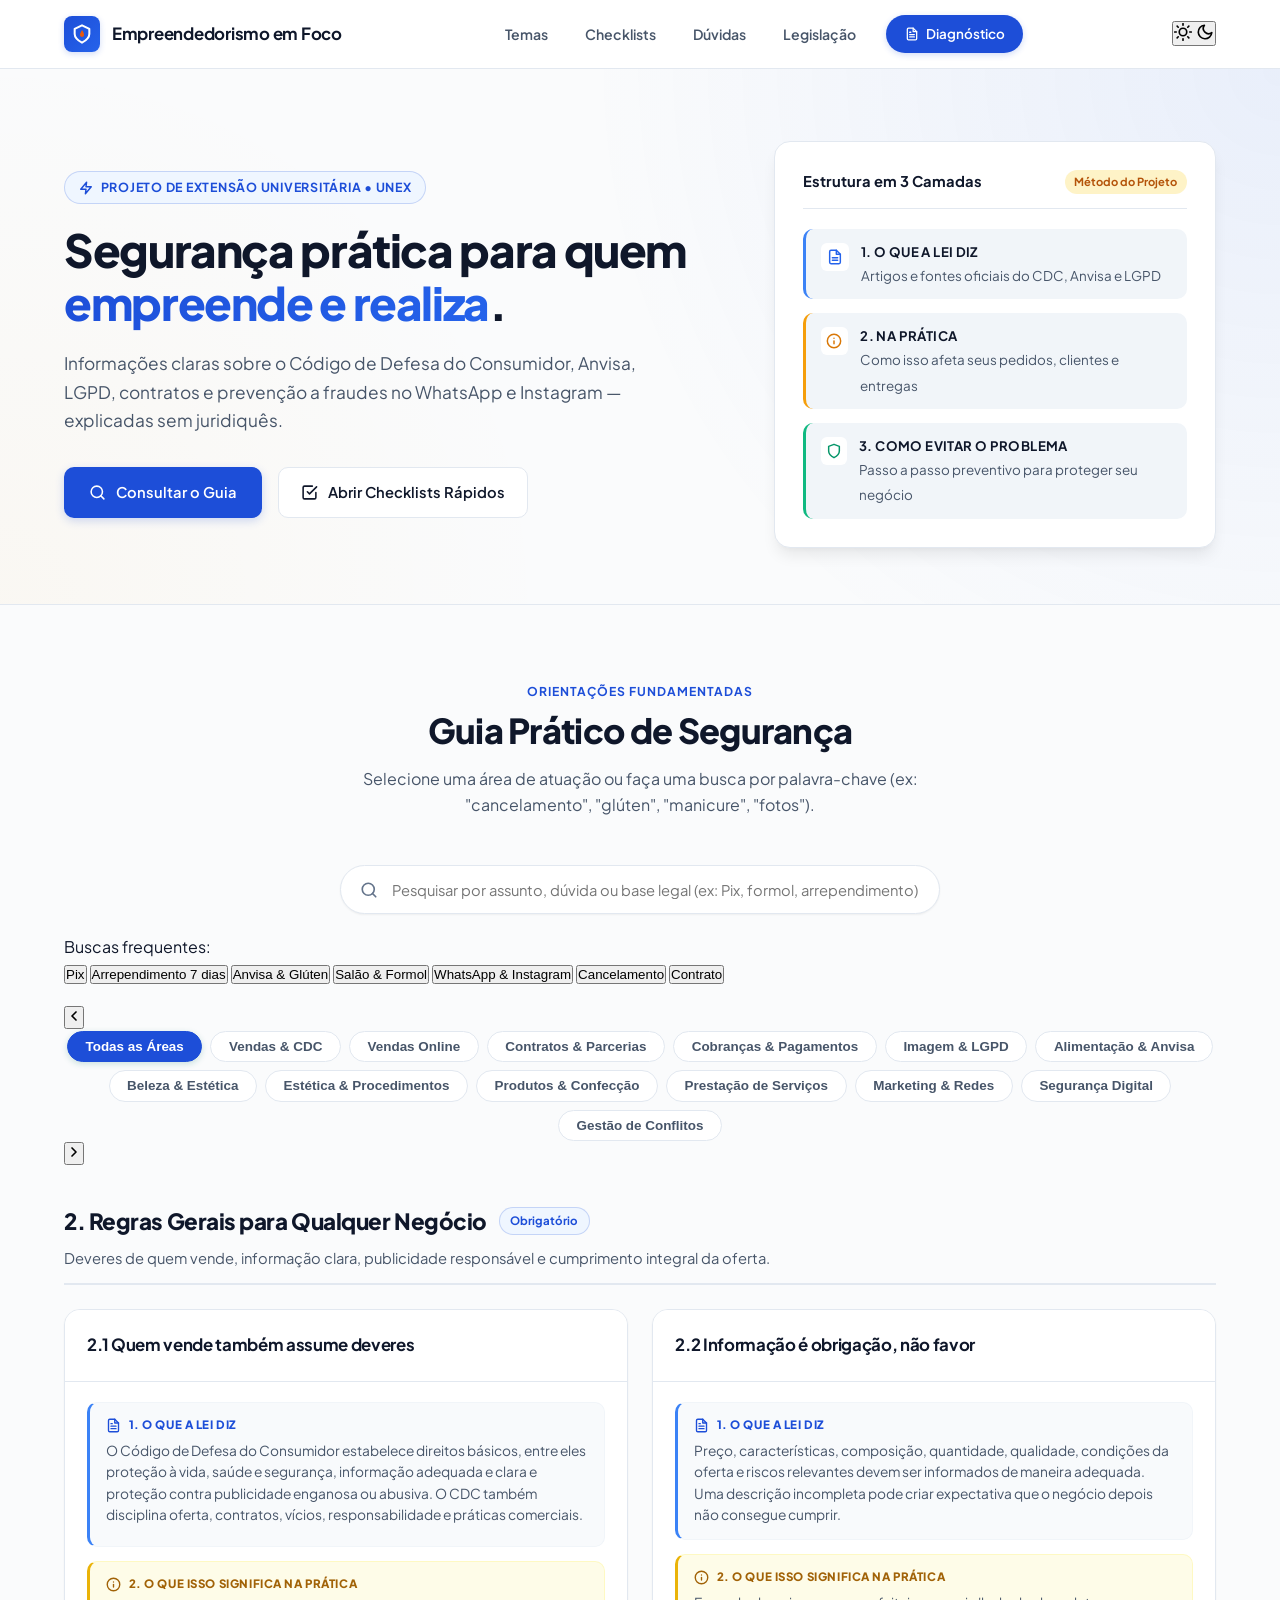
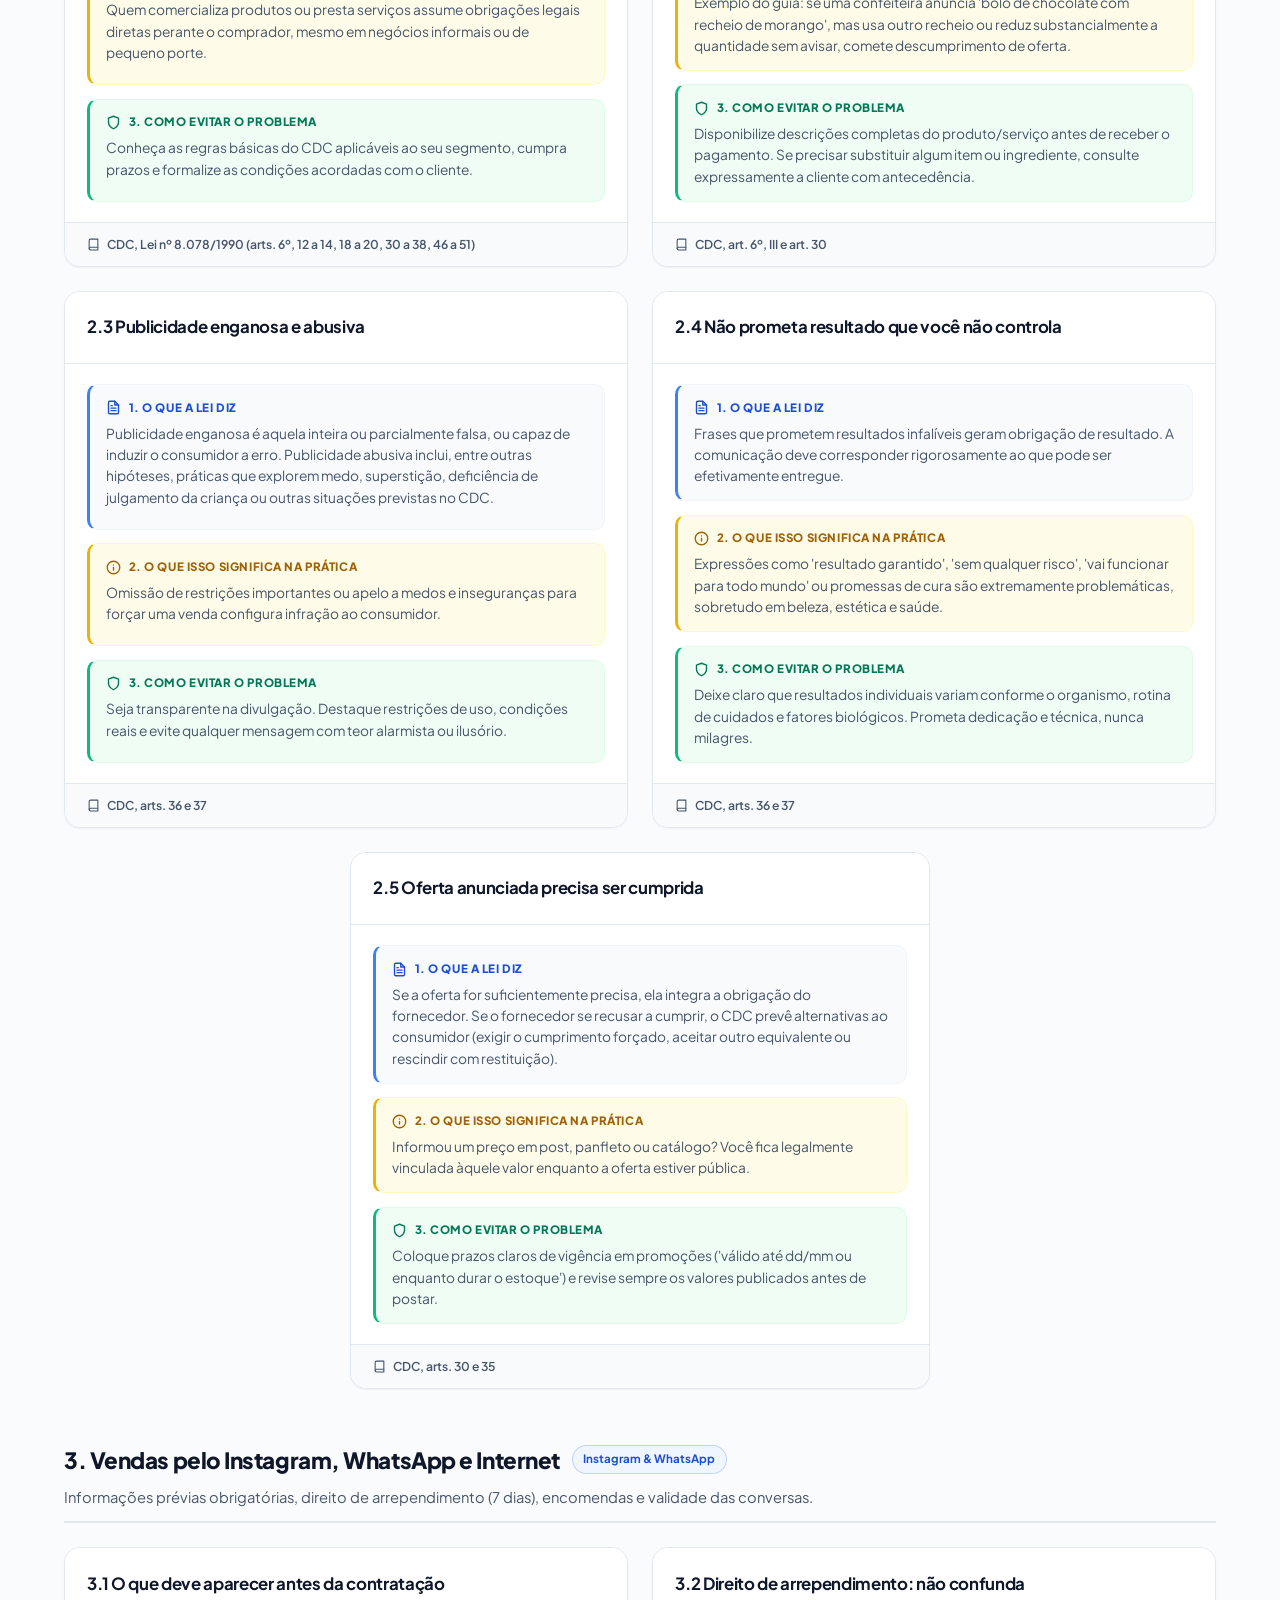
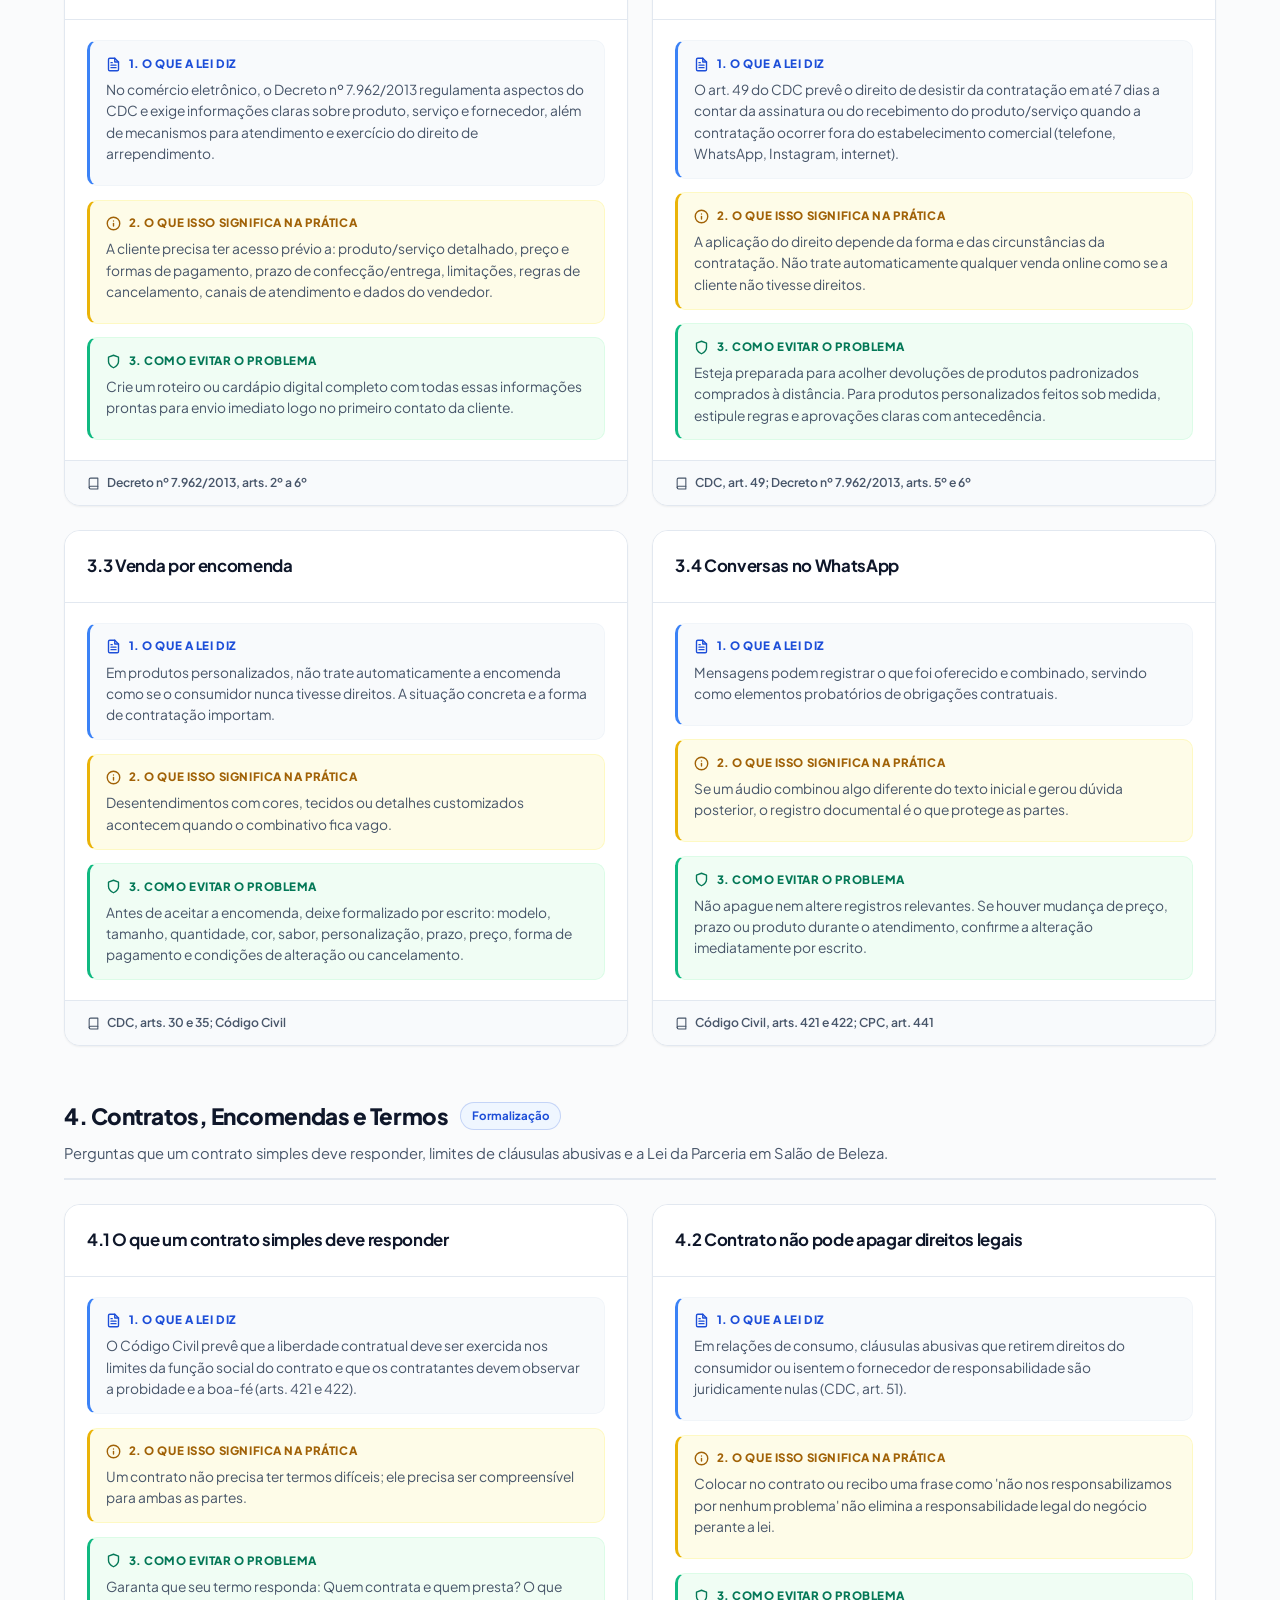
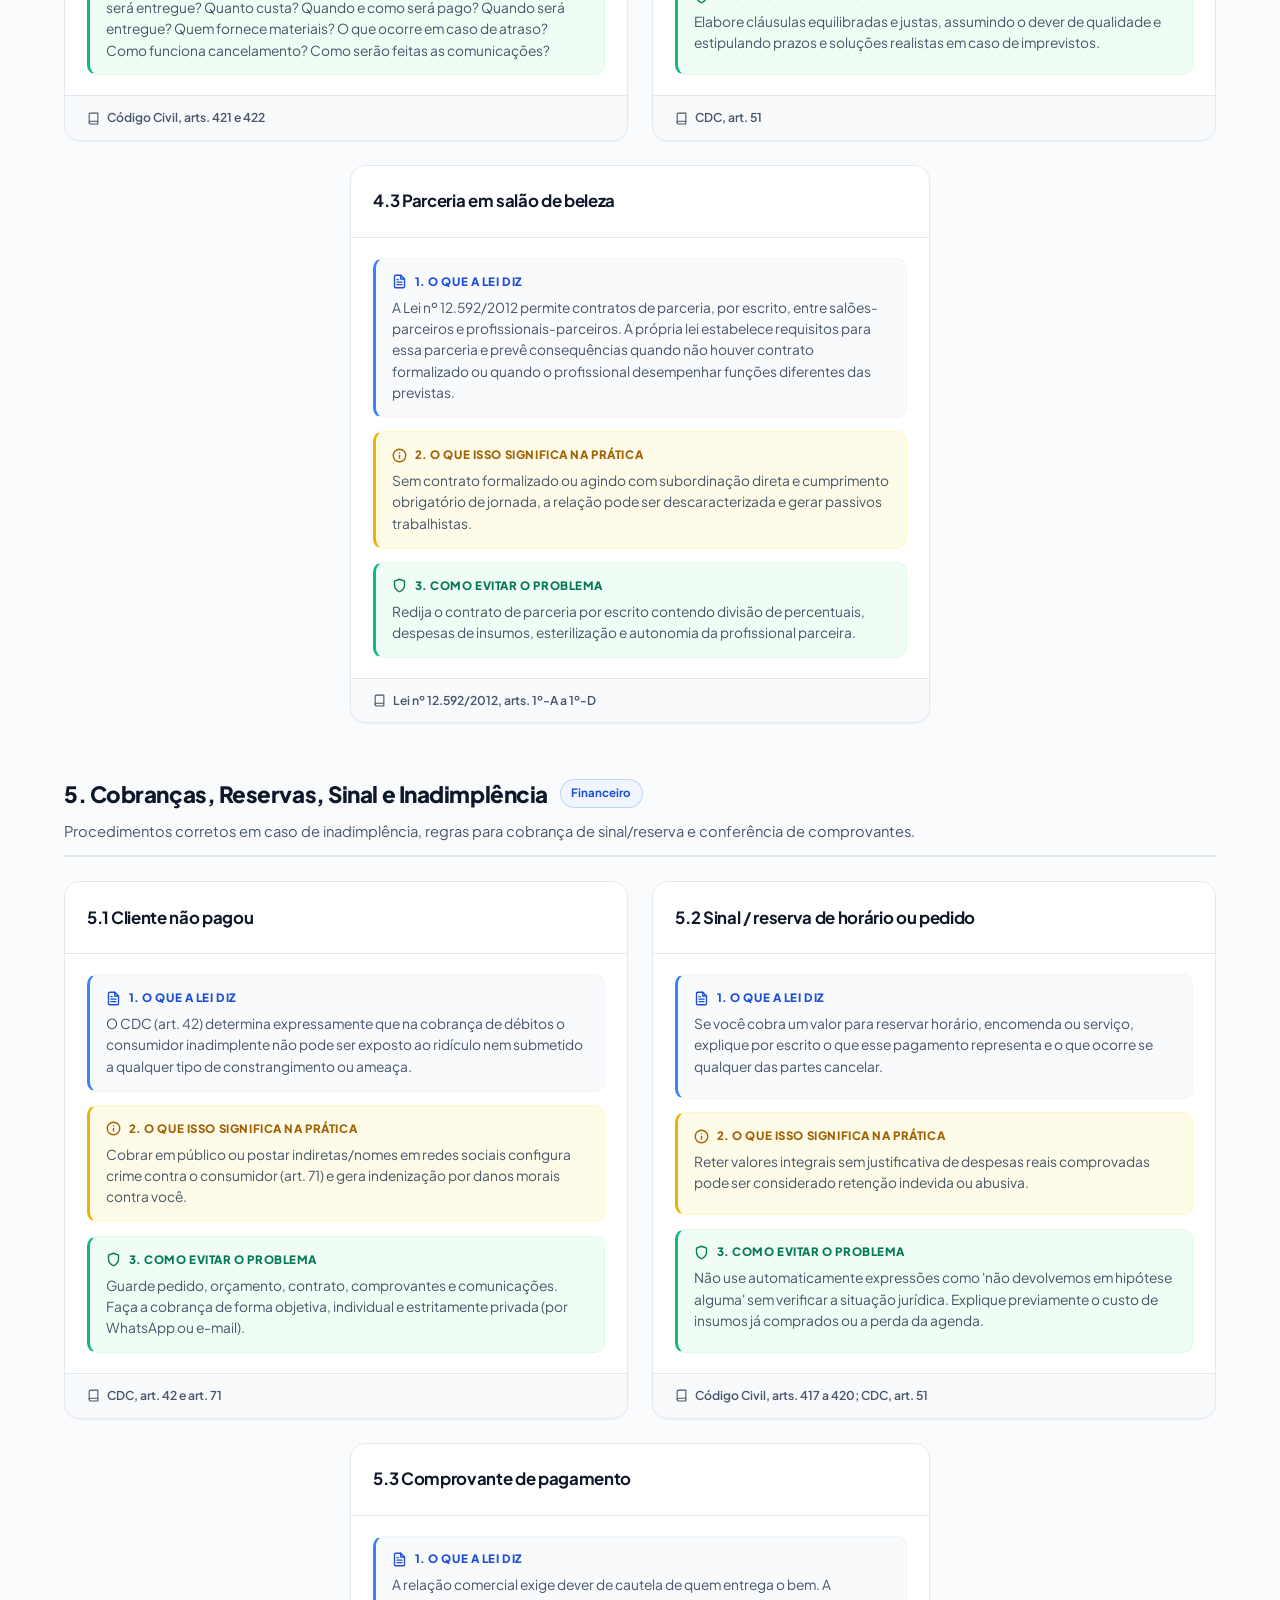
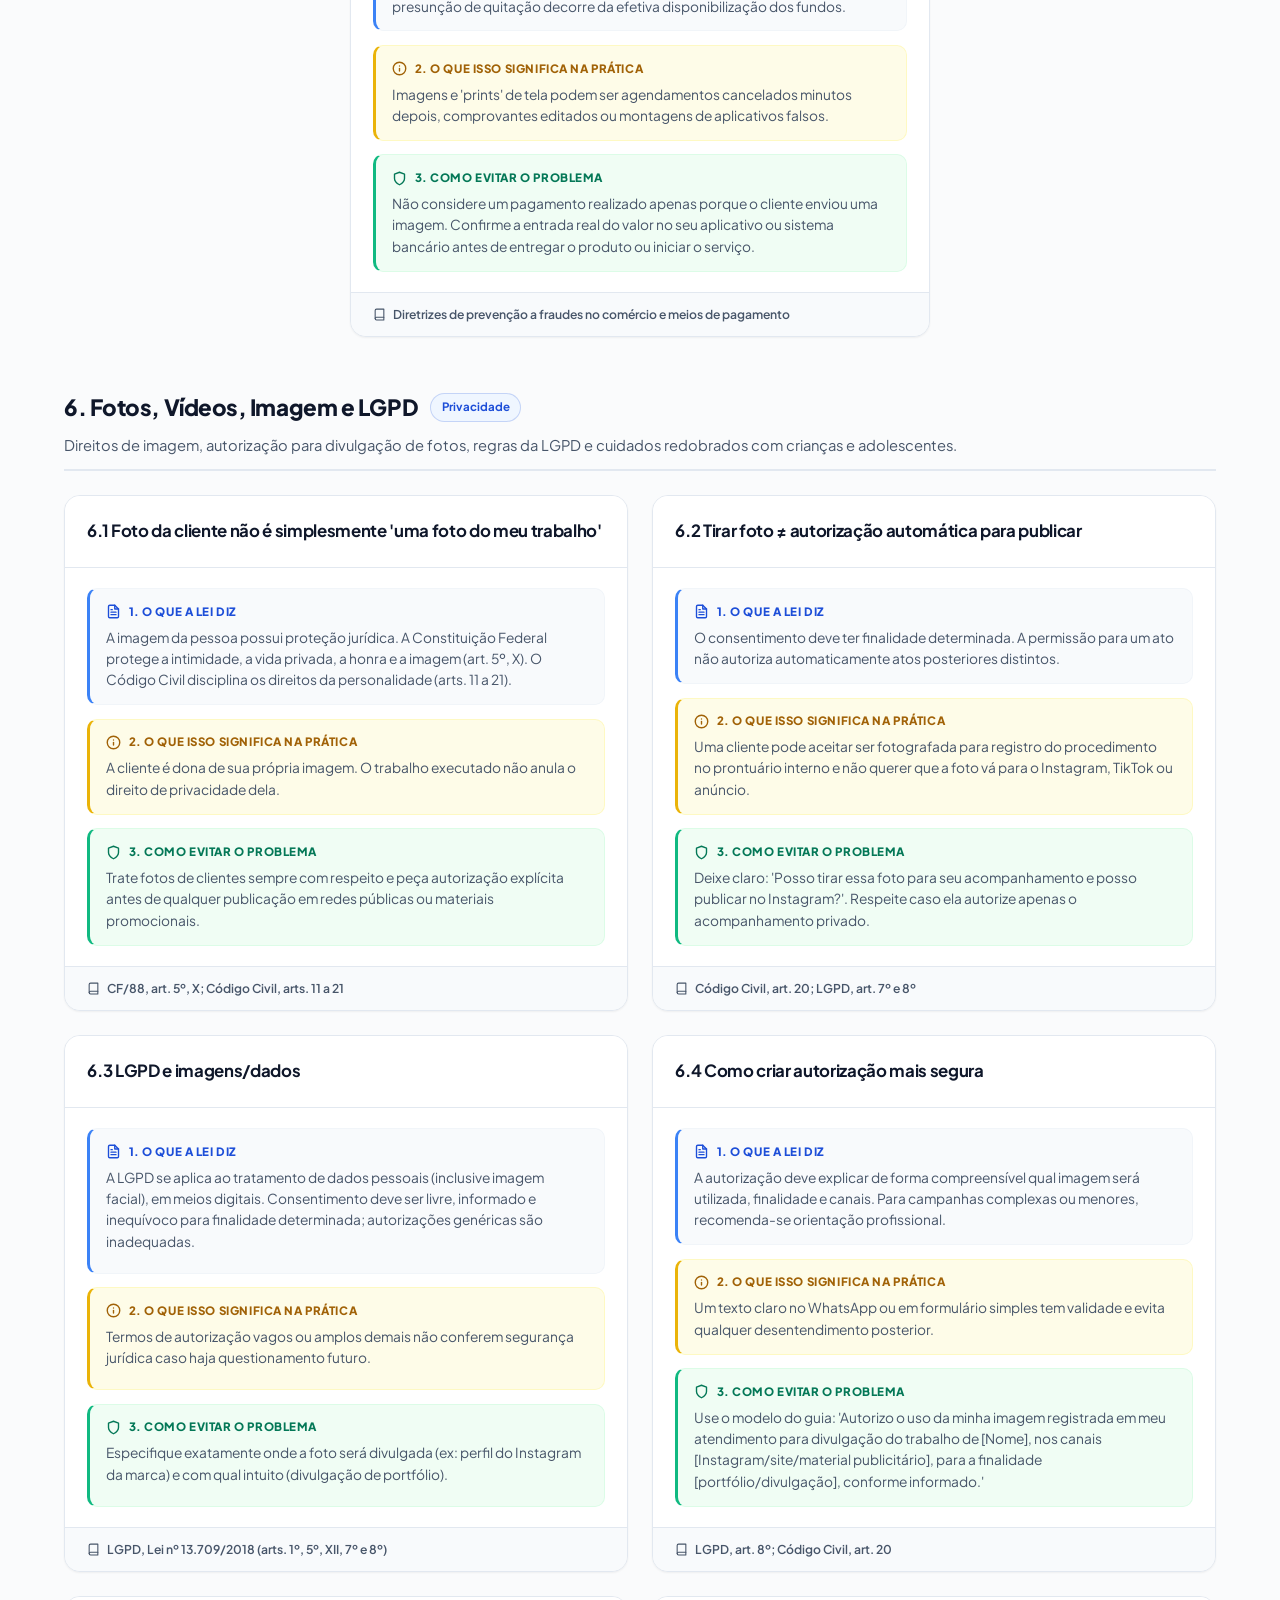
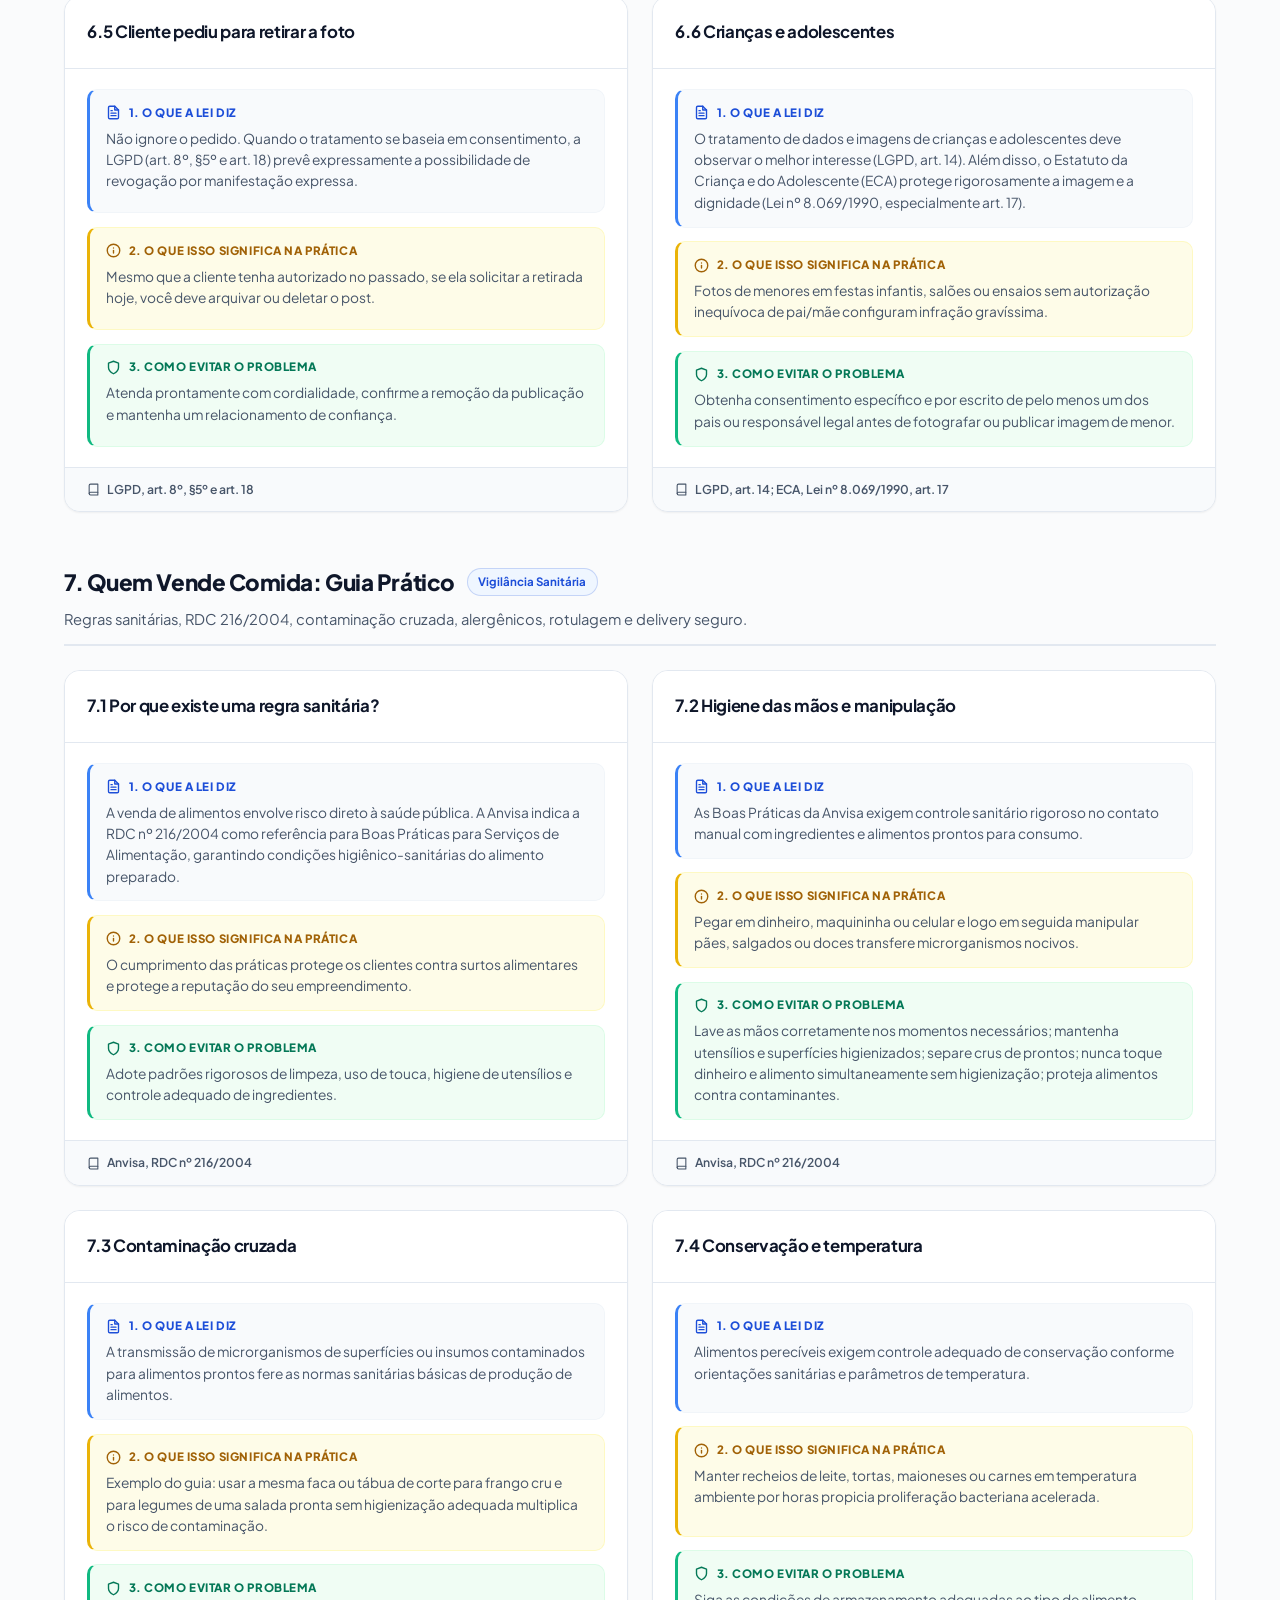
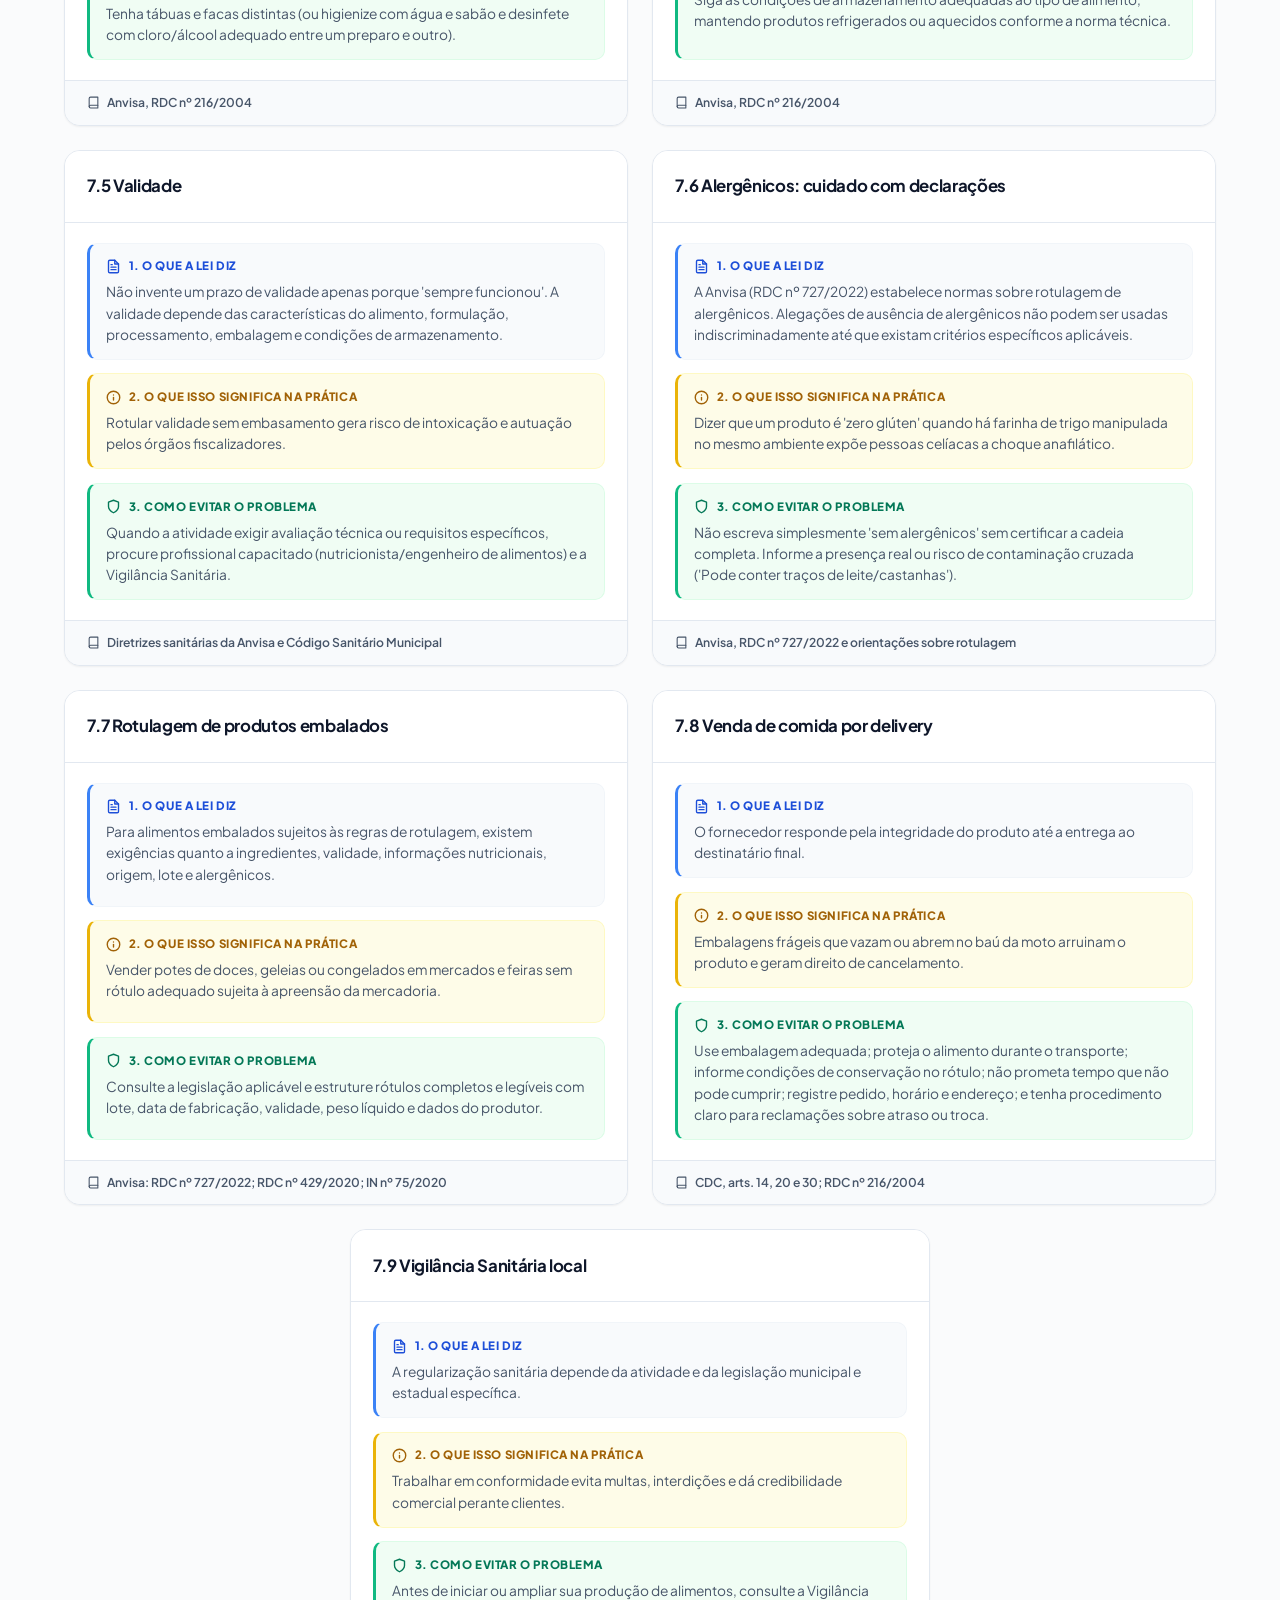
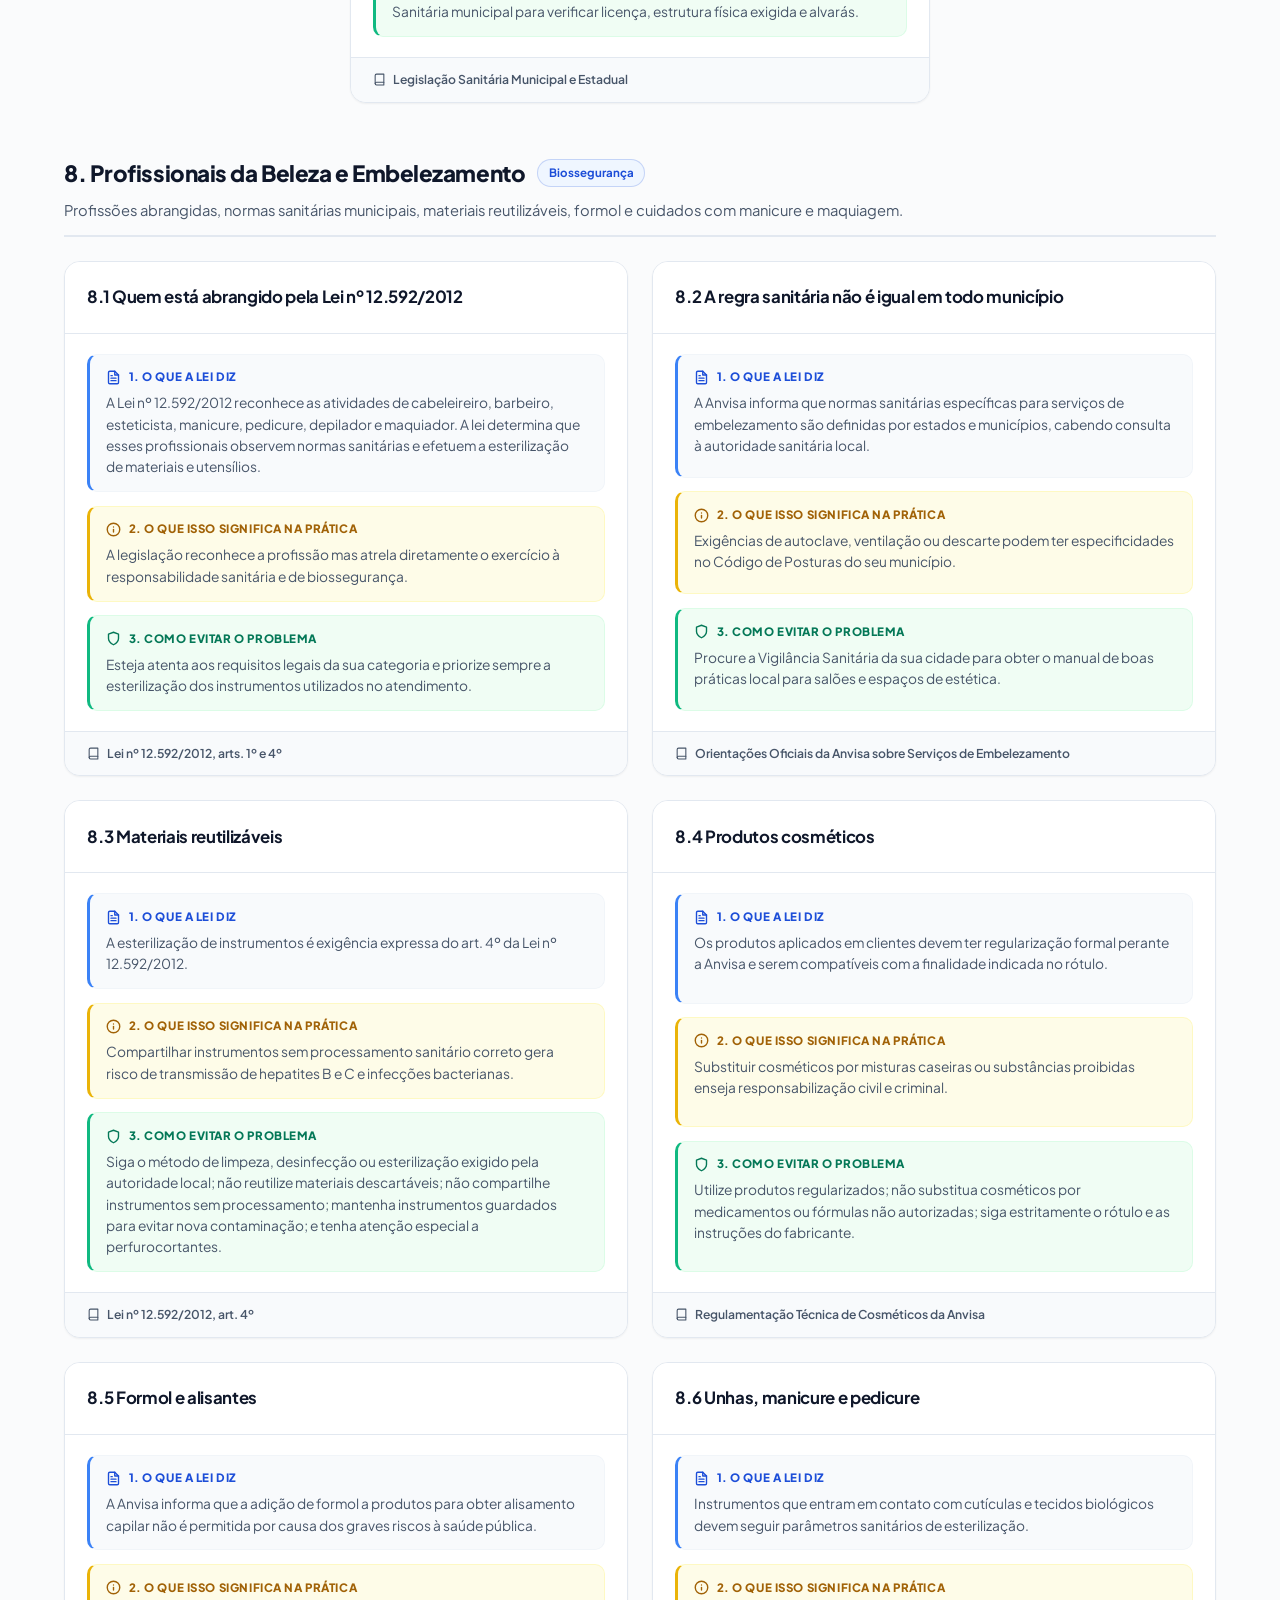
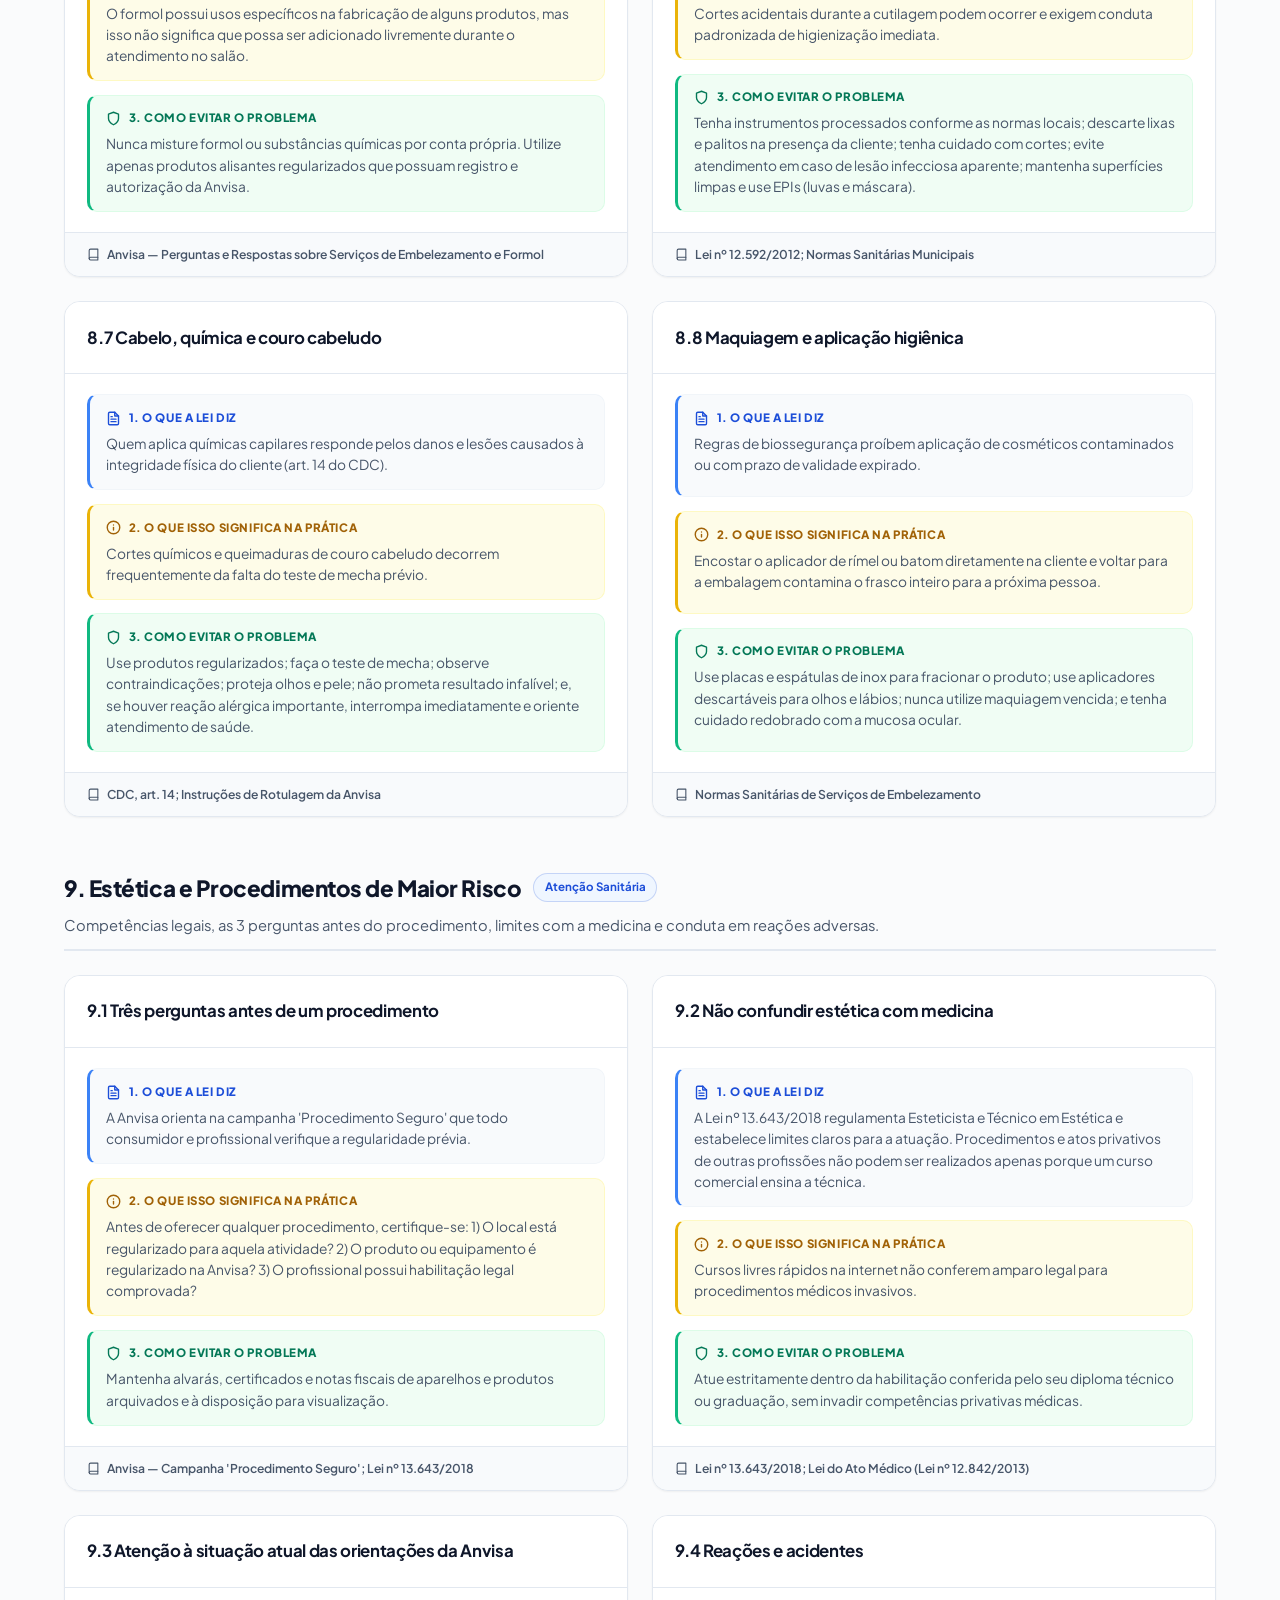
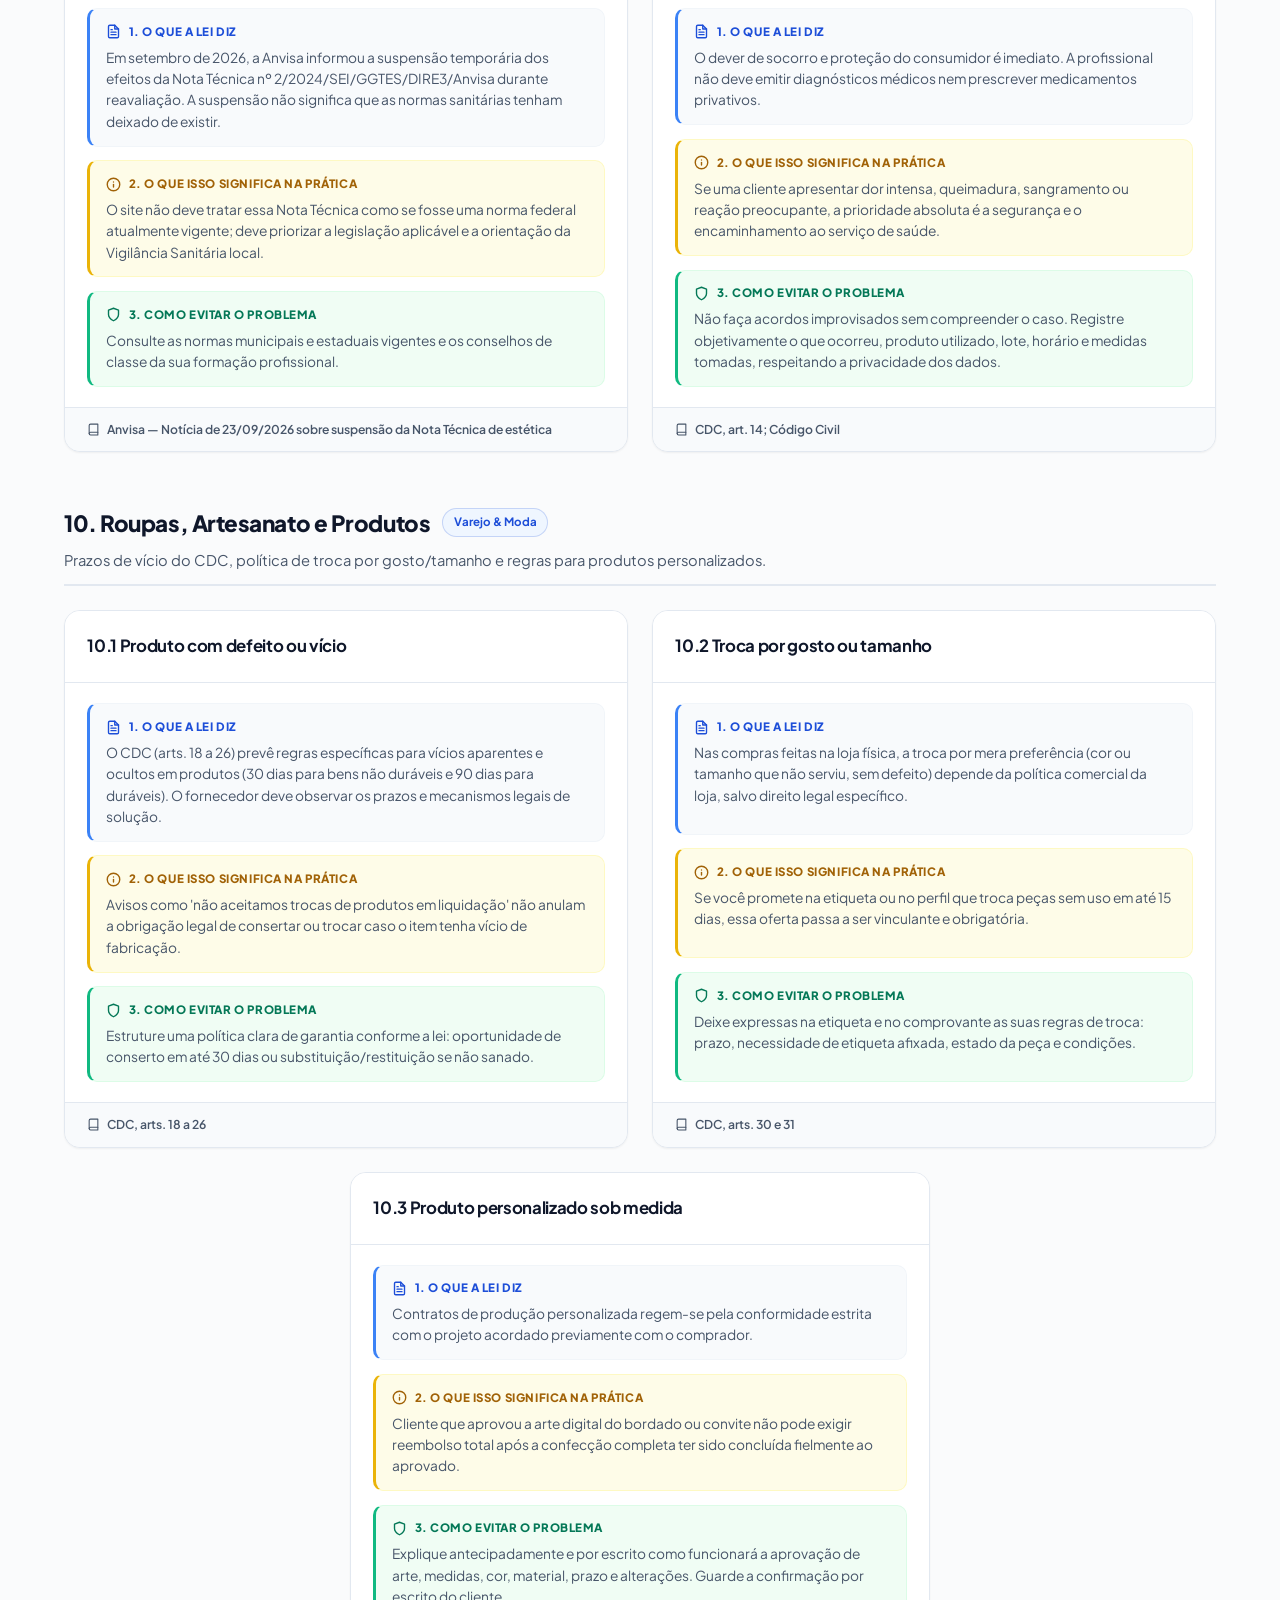
==== commit 822c4218: "feat: floating ambient blue aura in dark mode, centered cards layout, checklist tab, clean numbering" ====
--- a/site-completo.html
+++ b/site-completo.html
@@ -14,6 +14,9 @@
   <link rel="preconnect" href="https://fonts.googleapis.com">
   <link rel="preconnect" href="https://fonts.gstatic.com" crossorigin>
   <link href="https://fonts.googleapis.com/css2?family=Plus+Jakarta+Sans:wght@400;500;600;700;800&display=swap" rel="stylesheet">
+
+  <!-- Favicon SVG Moderno (Escudo de Proteção + Negócio) -->
+  <link rel="icon" type="image/svg+xml" href="data:image/svg+xml,<svg xmlns='http://www.w3.org/2000/svg' viewBox='0 0 32 32'><rect width='32' height='32' rx='8' fill='%231d4ed8'/><path d='M16 6 L24 10 V17 C24 22 16 26 16 26 C16 26 8 22 8 17 V10 Z' fill='%23ffffff' opacity='0.25'/><path d='M16 8.5 L22 11.5 V16.5 C22 20.5 16 23.5 16 23.5 C16 23.5 10 20.5 10 16.5 V11.5 Z' fill='%23ffffff'/><circle cx='16' cy='16' r='2.5' fill='%23ea580c'/></svg>">
 
   <!-- Estilos da Aplicação -->
   <style>
@@ -1472,10 +1475,9 @@
     <div class="container nav-container">
       <a href="#inicio" class="brand" aria-label="Ir para o início do site">
         <div class="brand-badge" aria-hidden="true">
-          <svg width="20" height="20" viewBox="0 0 24 24" fill="none" stroke="currentColor" stroke-width="2.2" stroke-linecap="round" stroke-linejoin="round">
-            <path d="M12 2L2 7l10 5 10-5-10-5z"></path>
-            <path d="M2 17l10 5 10-5"></path>
-            <path d="M2 12l10 5 10-5"></path>
+          <svg width="22" height="22" viewBox="0 0 24 24" fill="none">
+            <path d="M12 2.5L20 6.5V12C20 17 12 21.5 12 21.5C12 21.5 4 17 4 12V6.5L12 2.5Z" stroke="currentColor" stroke-width="2.2" stroke-linecap="round" stroke-linejoin="round"/>
+            <path d="M12 7.5C13.5 9.5 14.2 11 14.2 12.8C14.2 14.2 13.2 15.3 12 15.3C10.8 15.3 9.8 14.2 9.8 12.8C9.8 11.5 10.5 10.3 12 7.5Z" fill="#ea580c"/>
           </svg>
         </div>
         <span class="brand-title">Empreendedorismo em Foco</span>
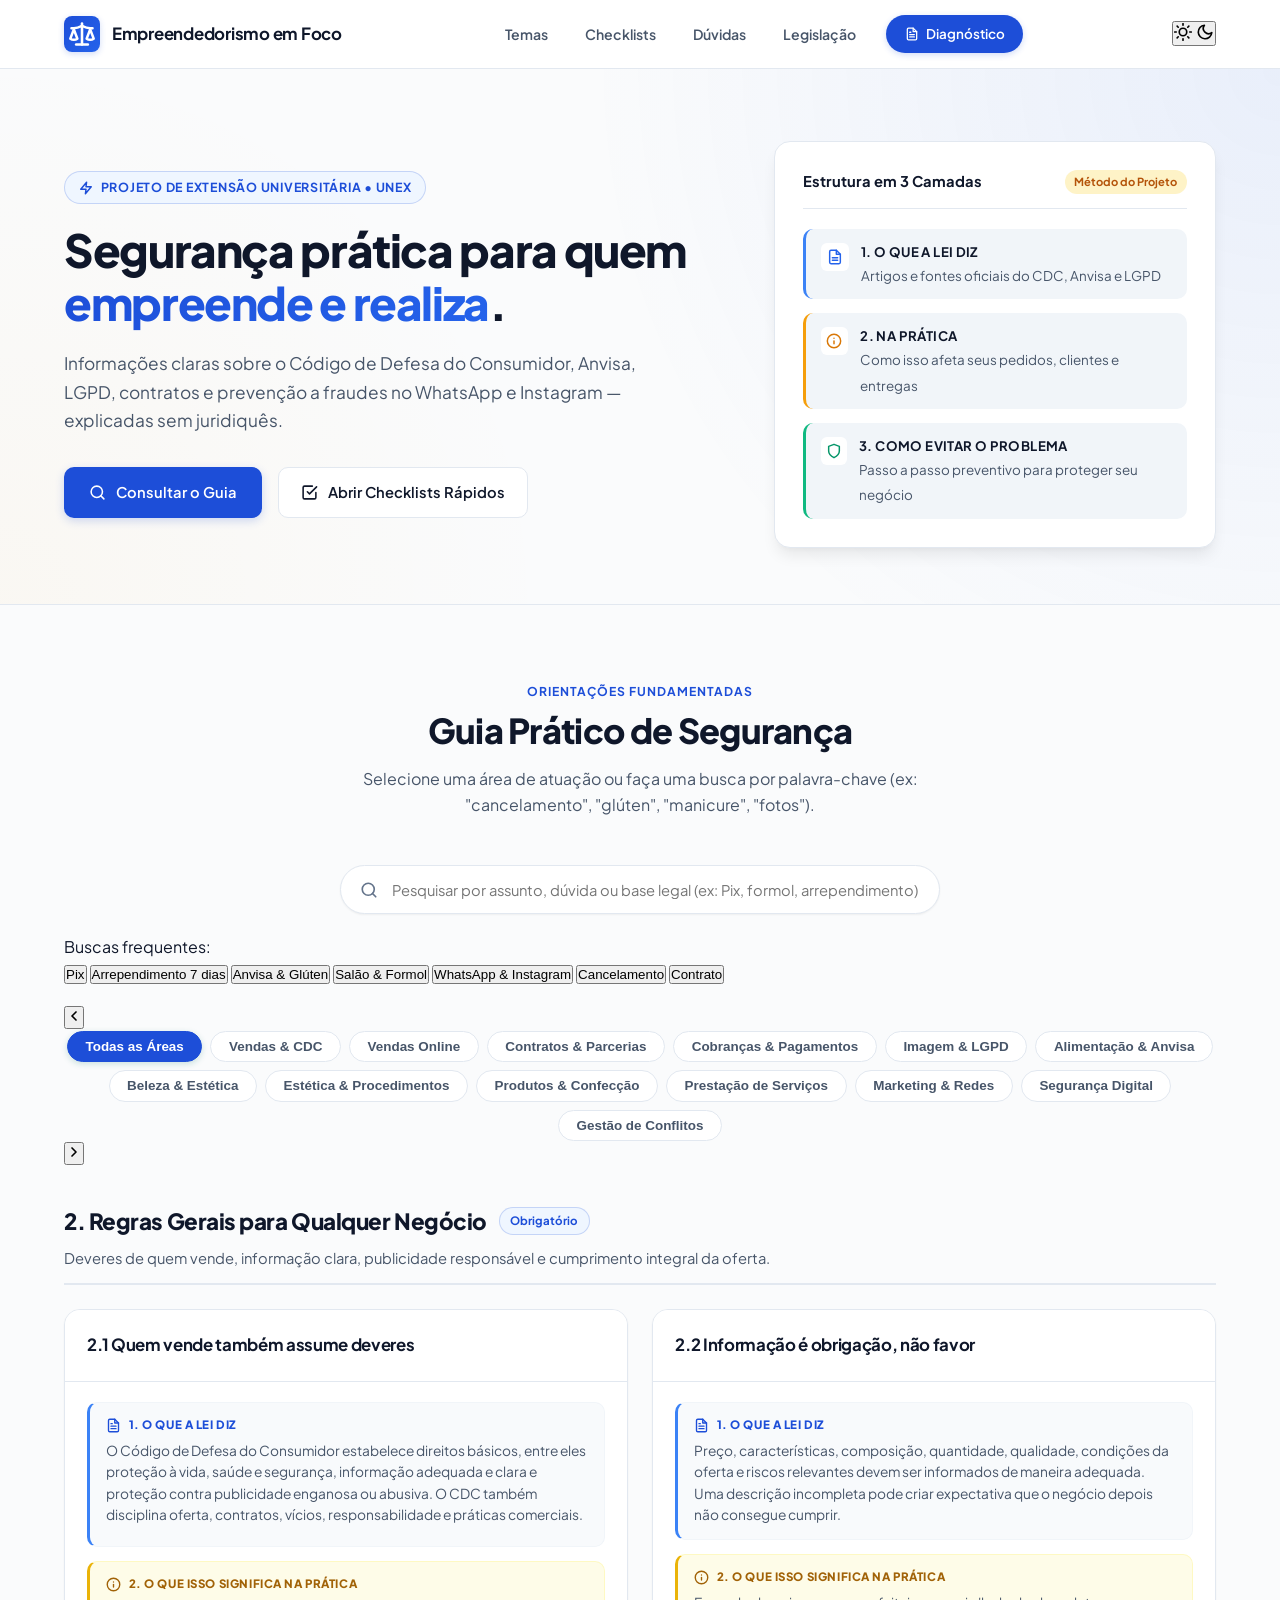
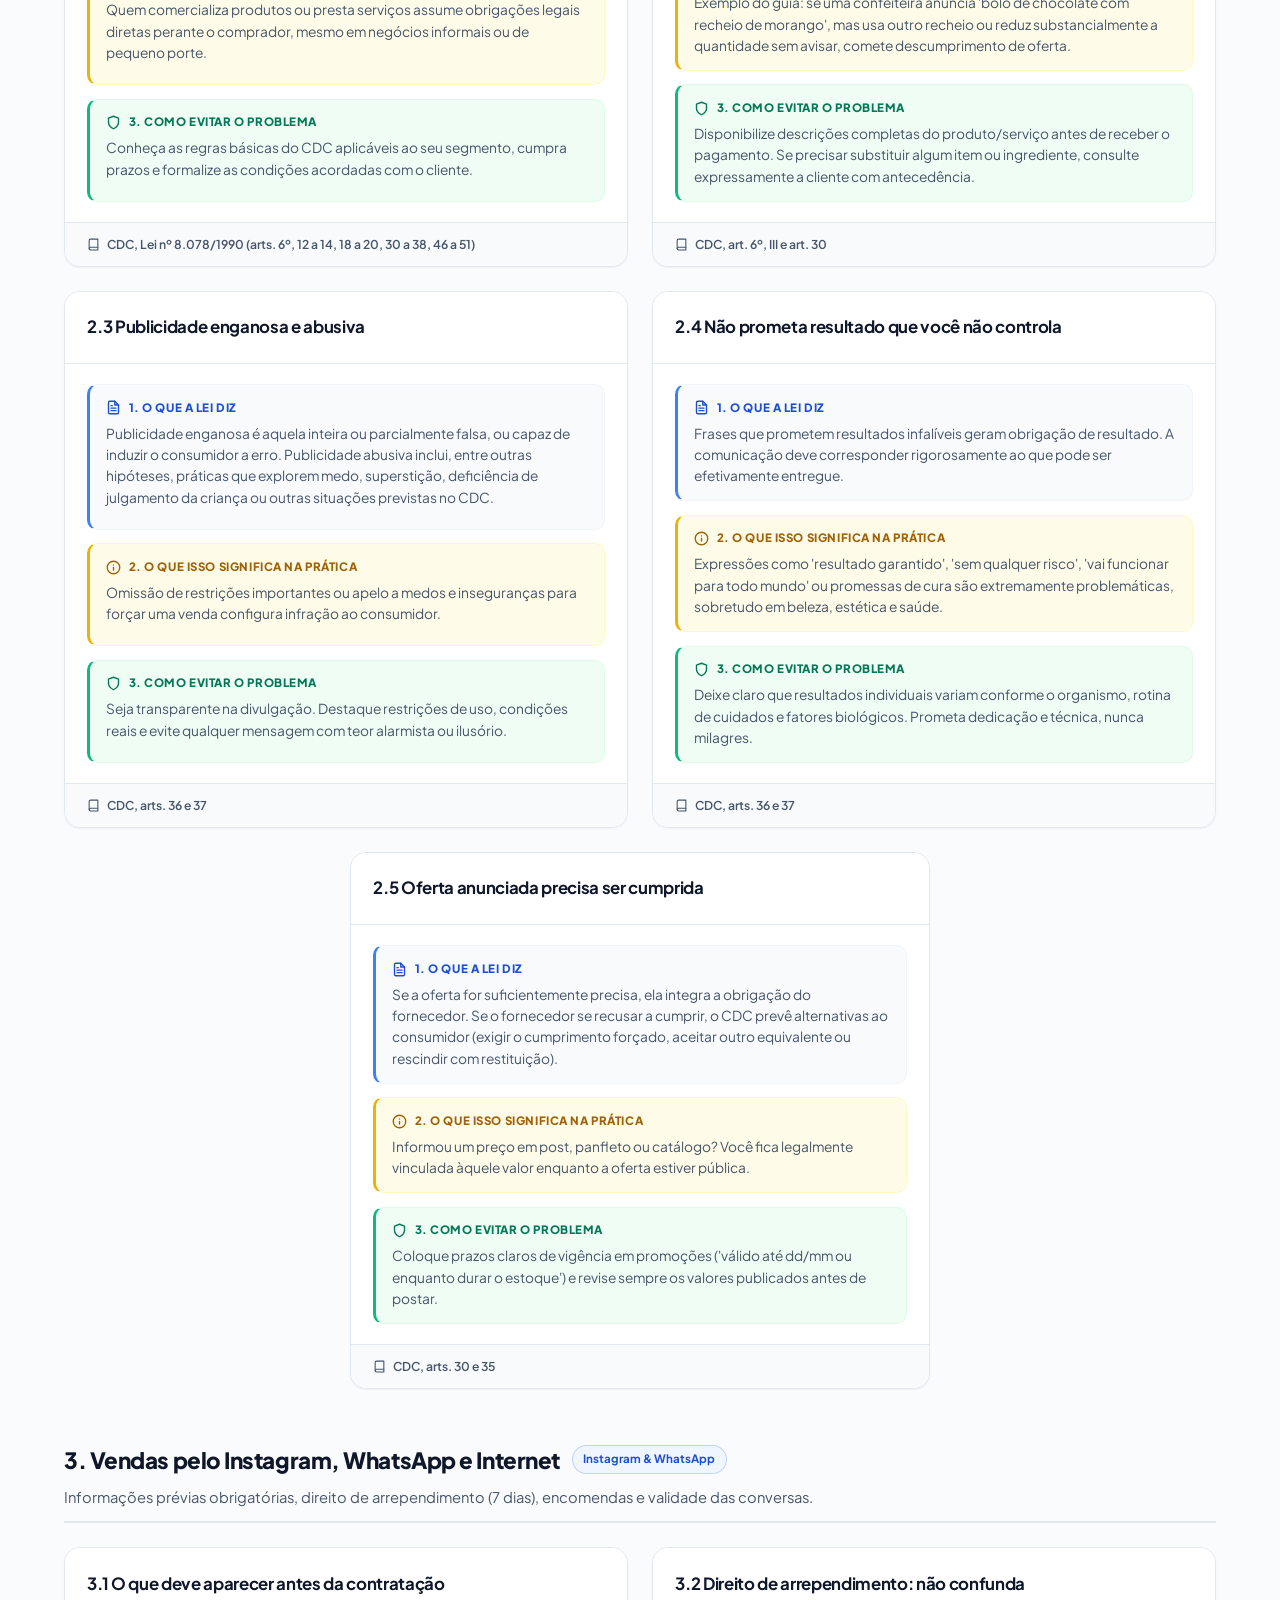
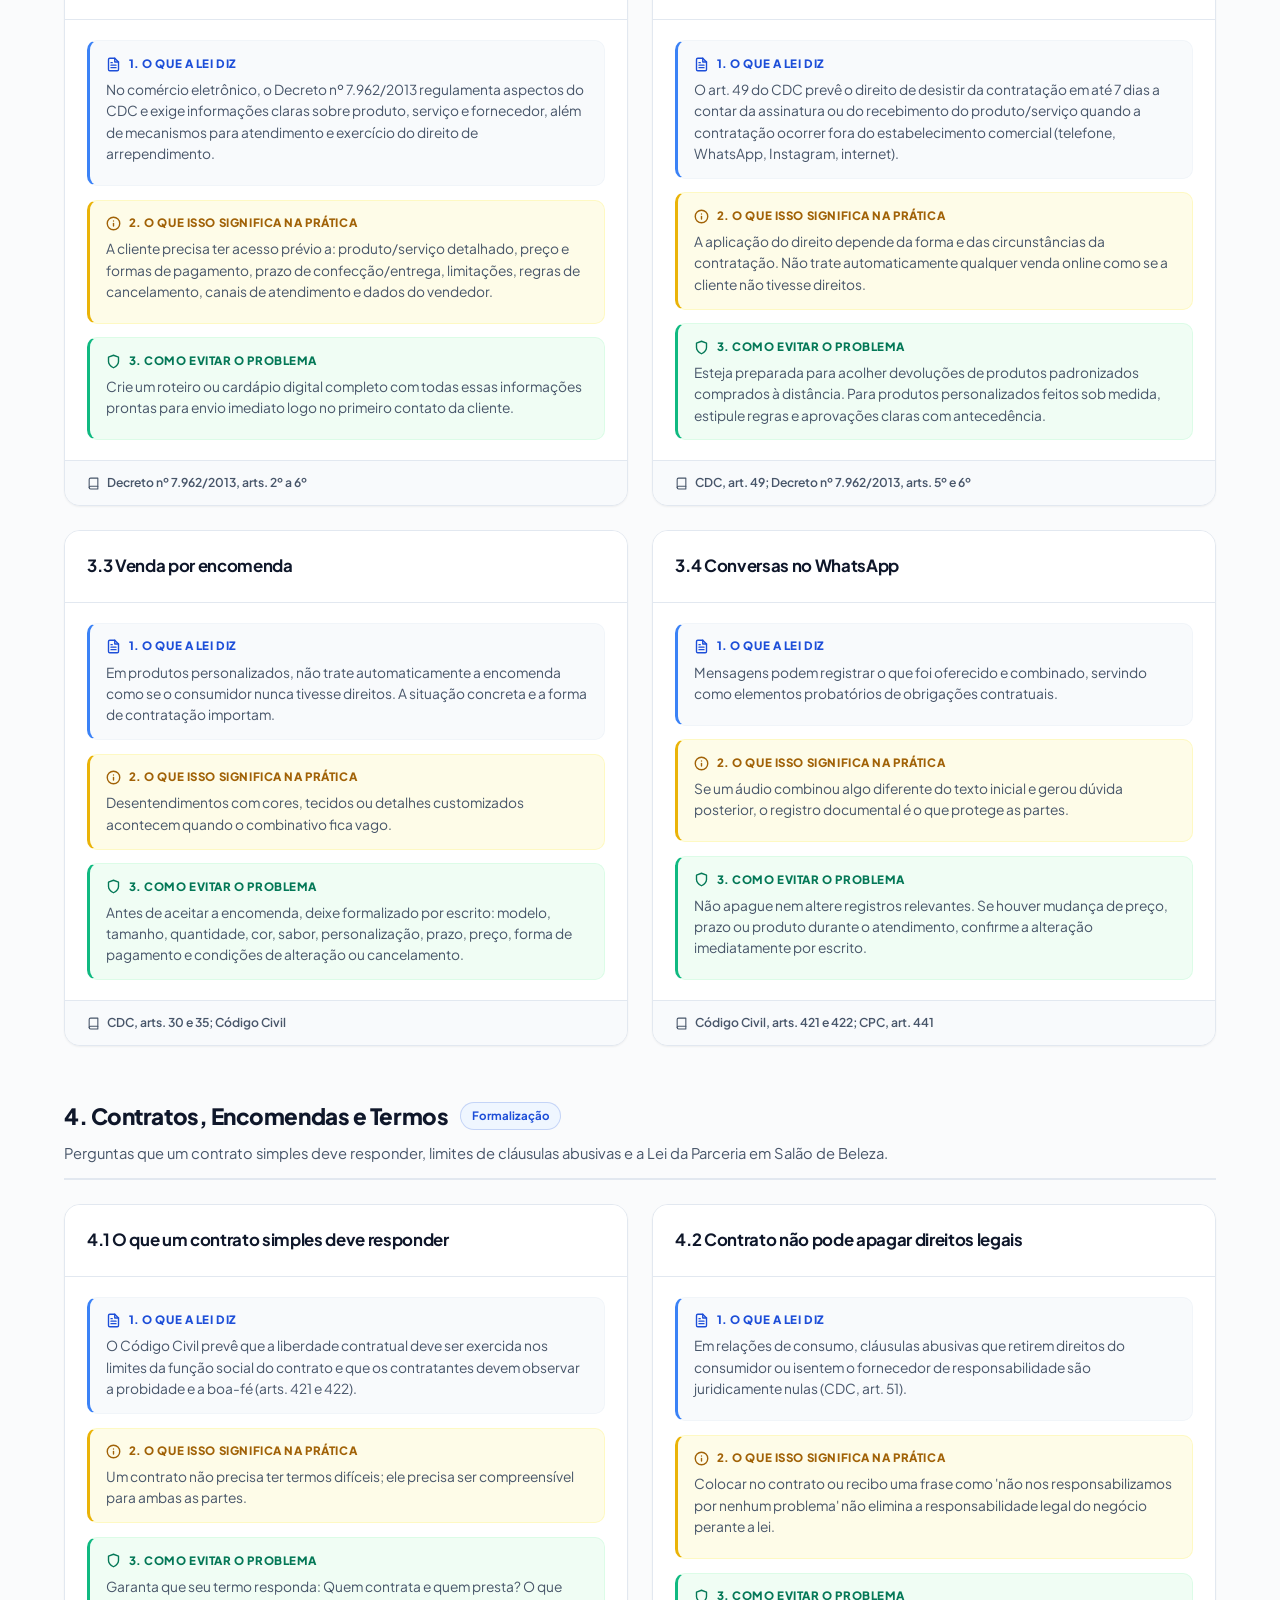
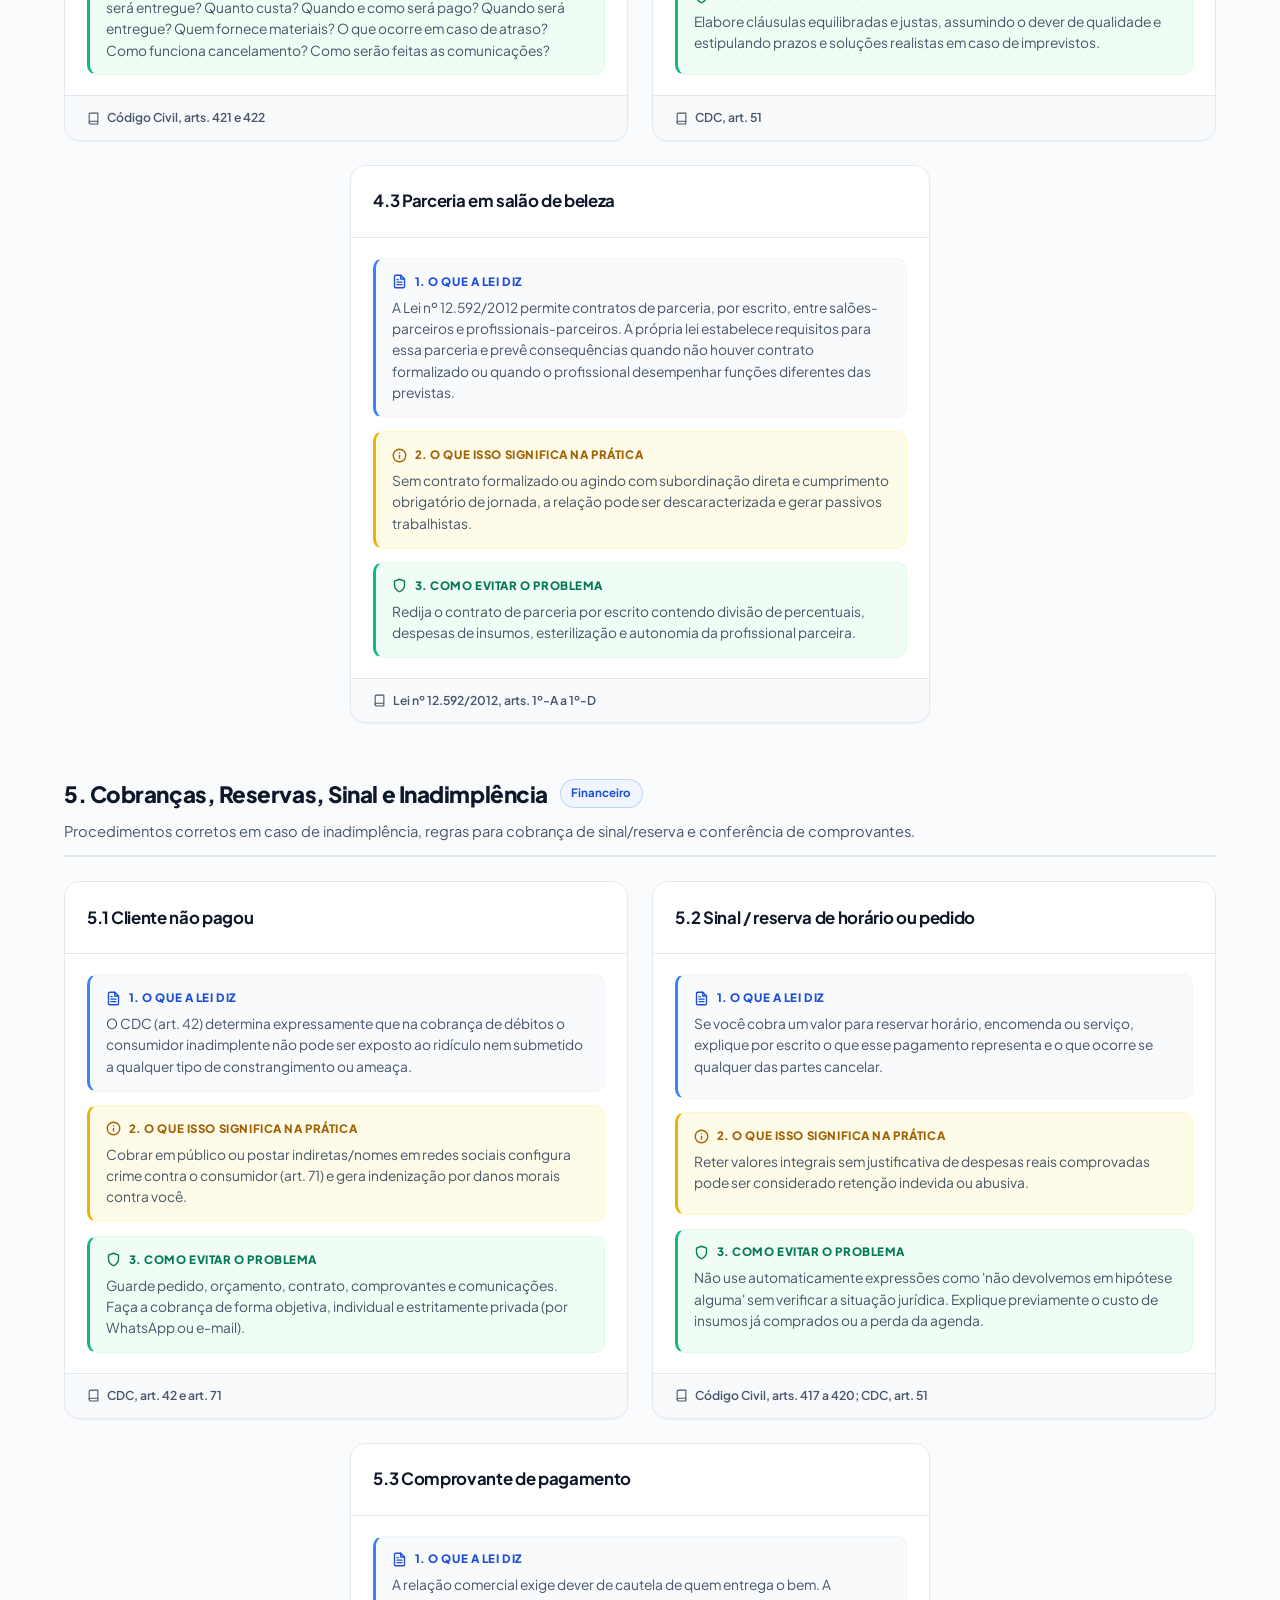
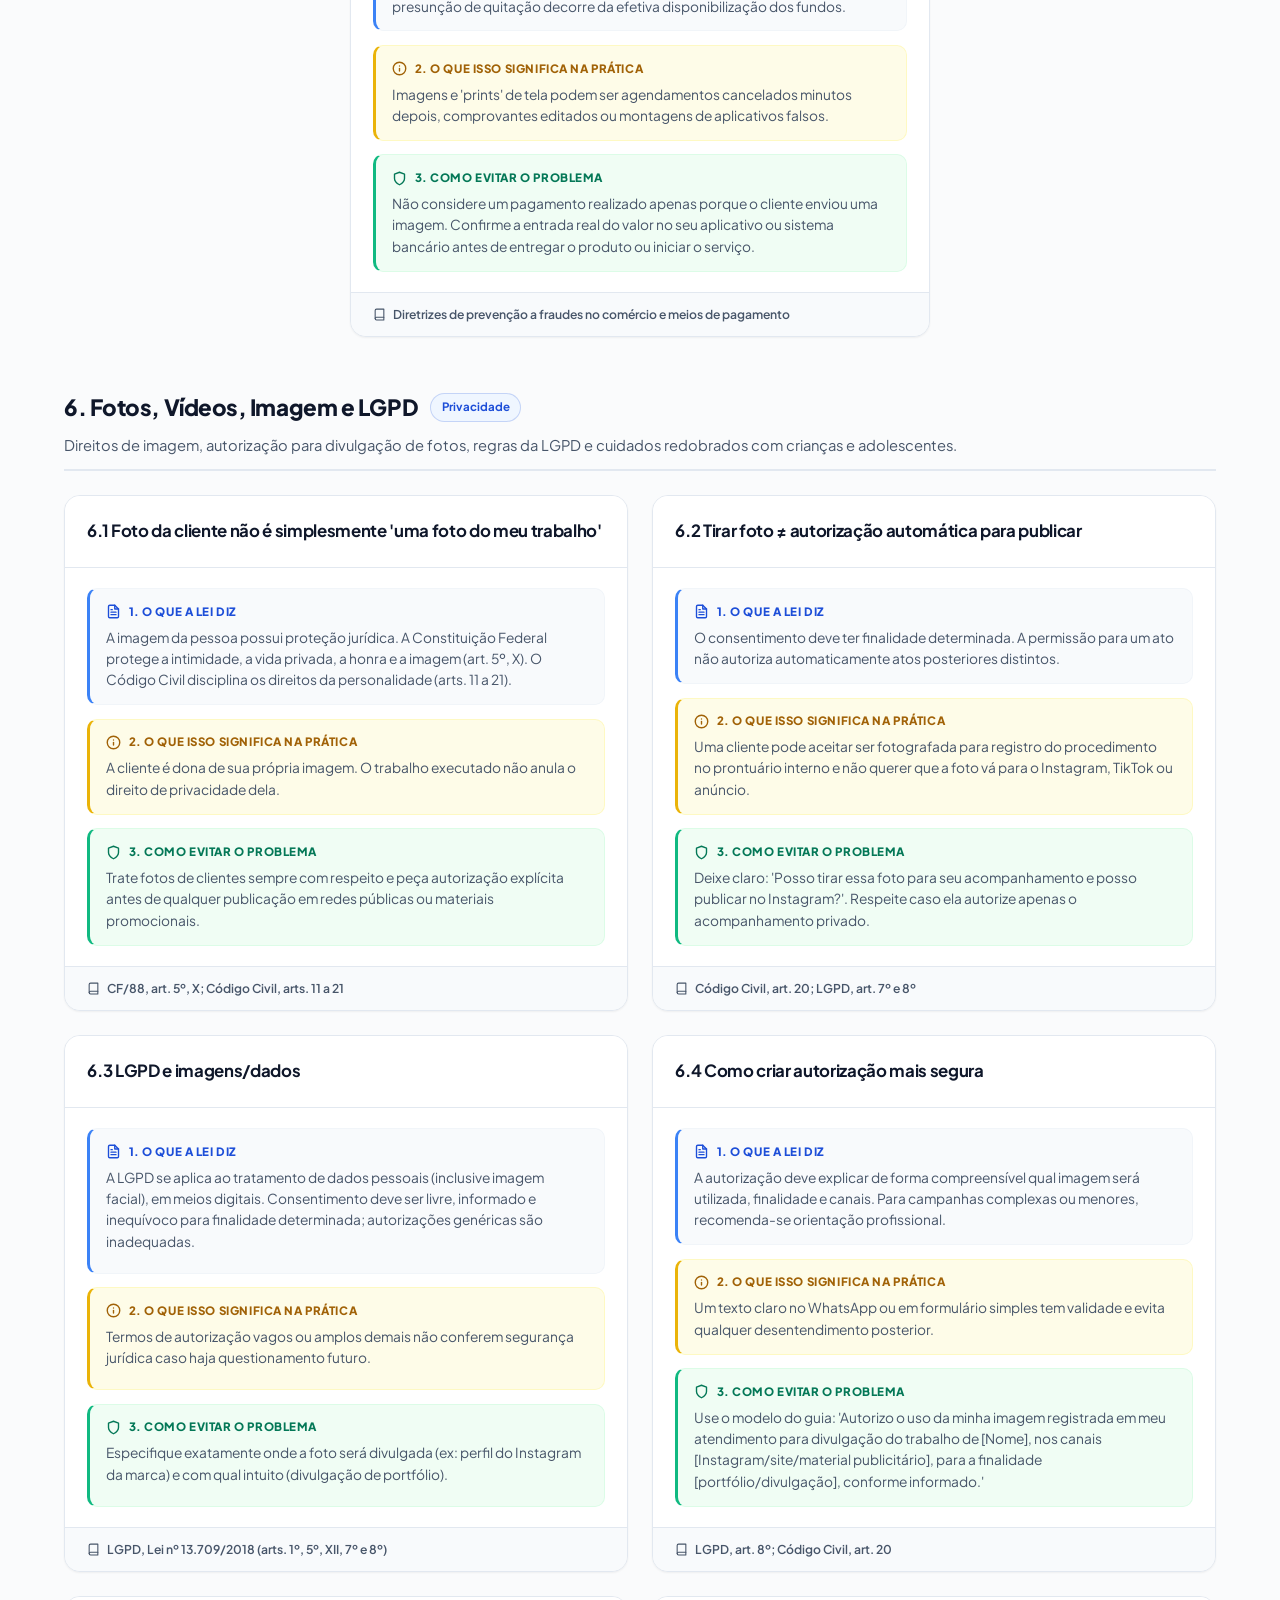
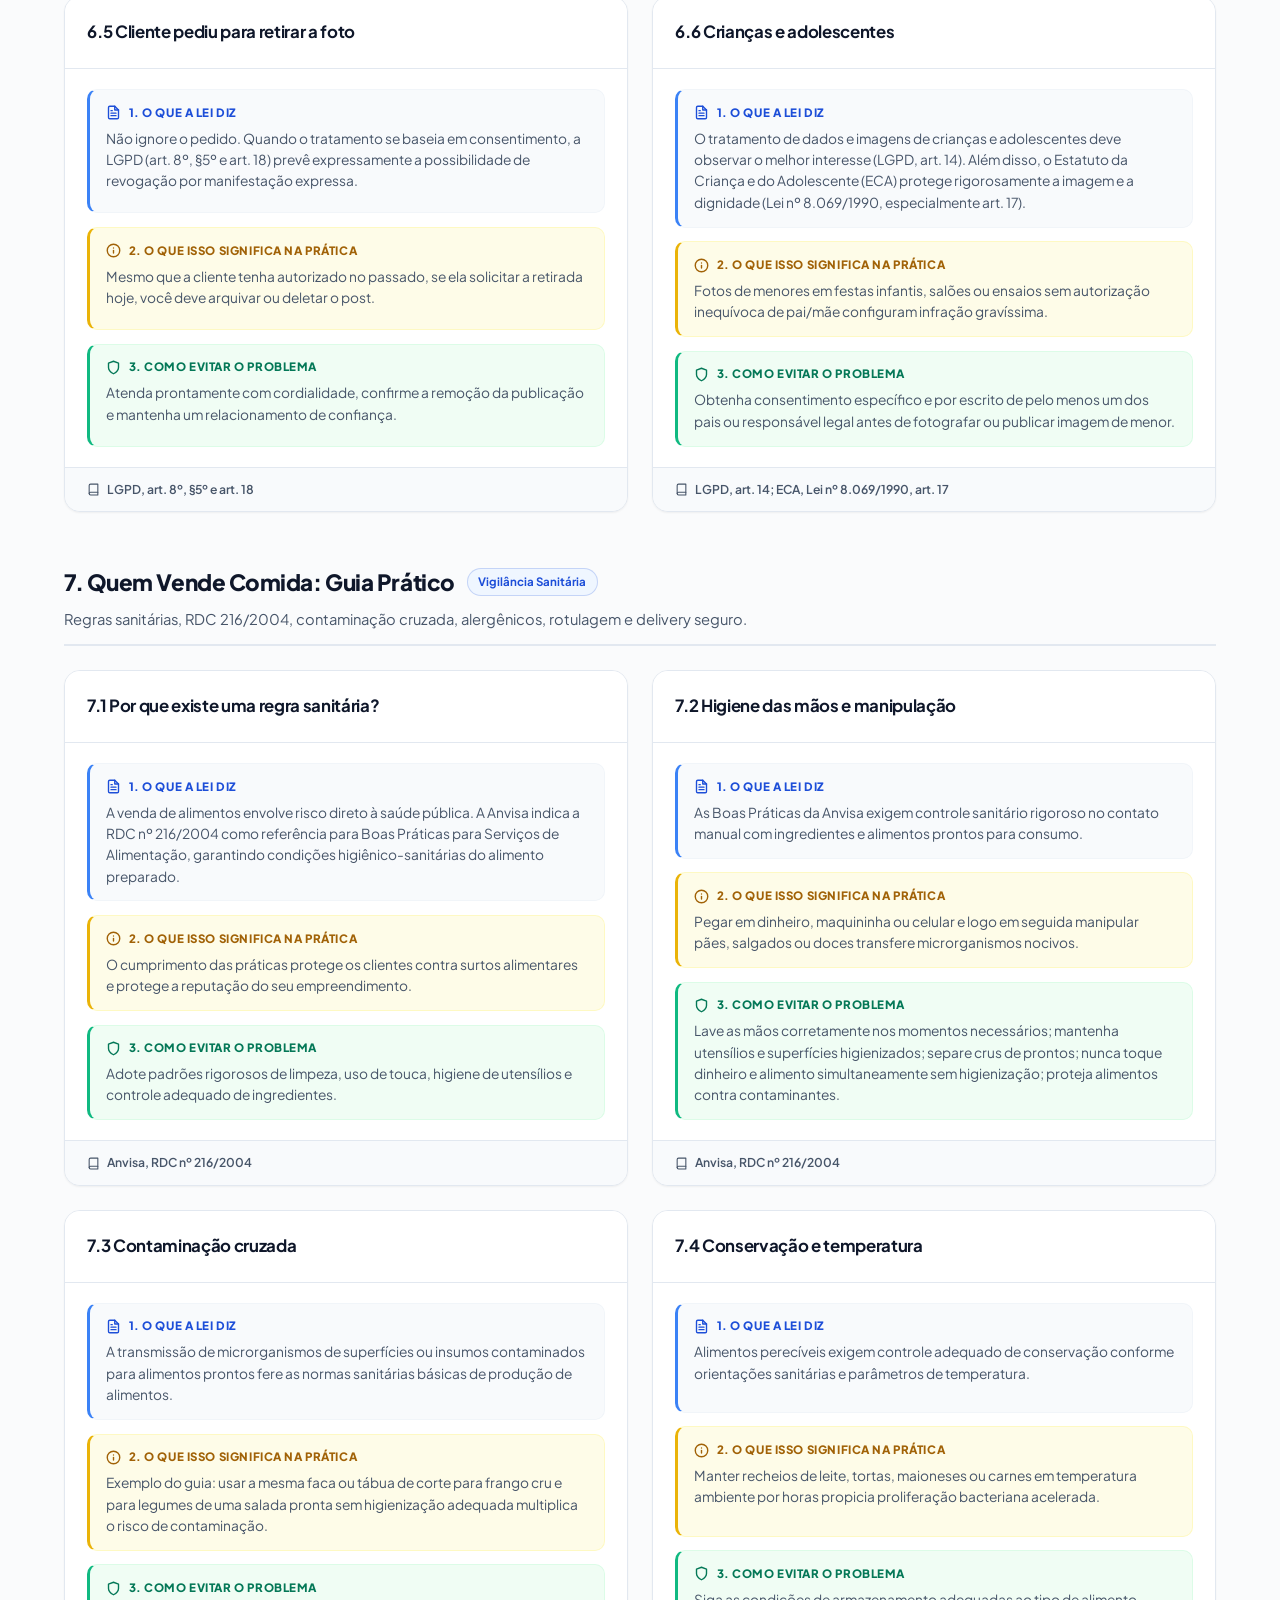
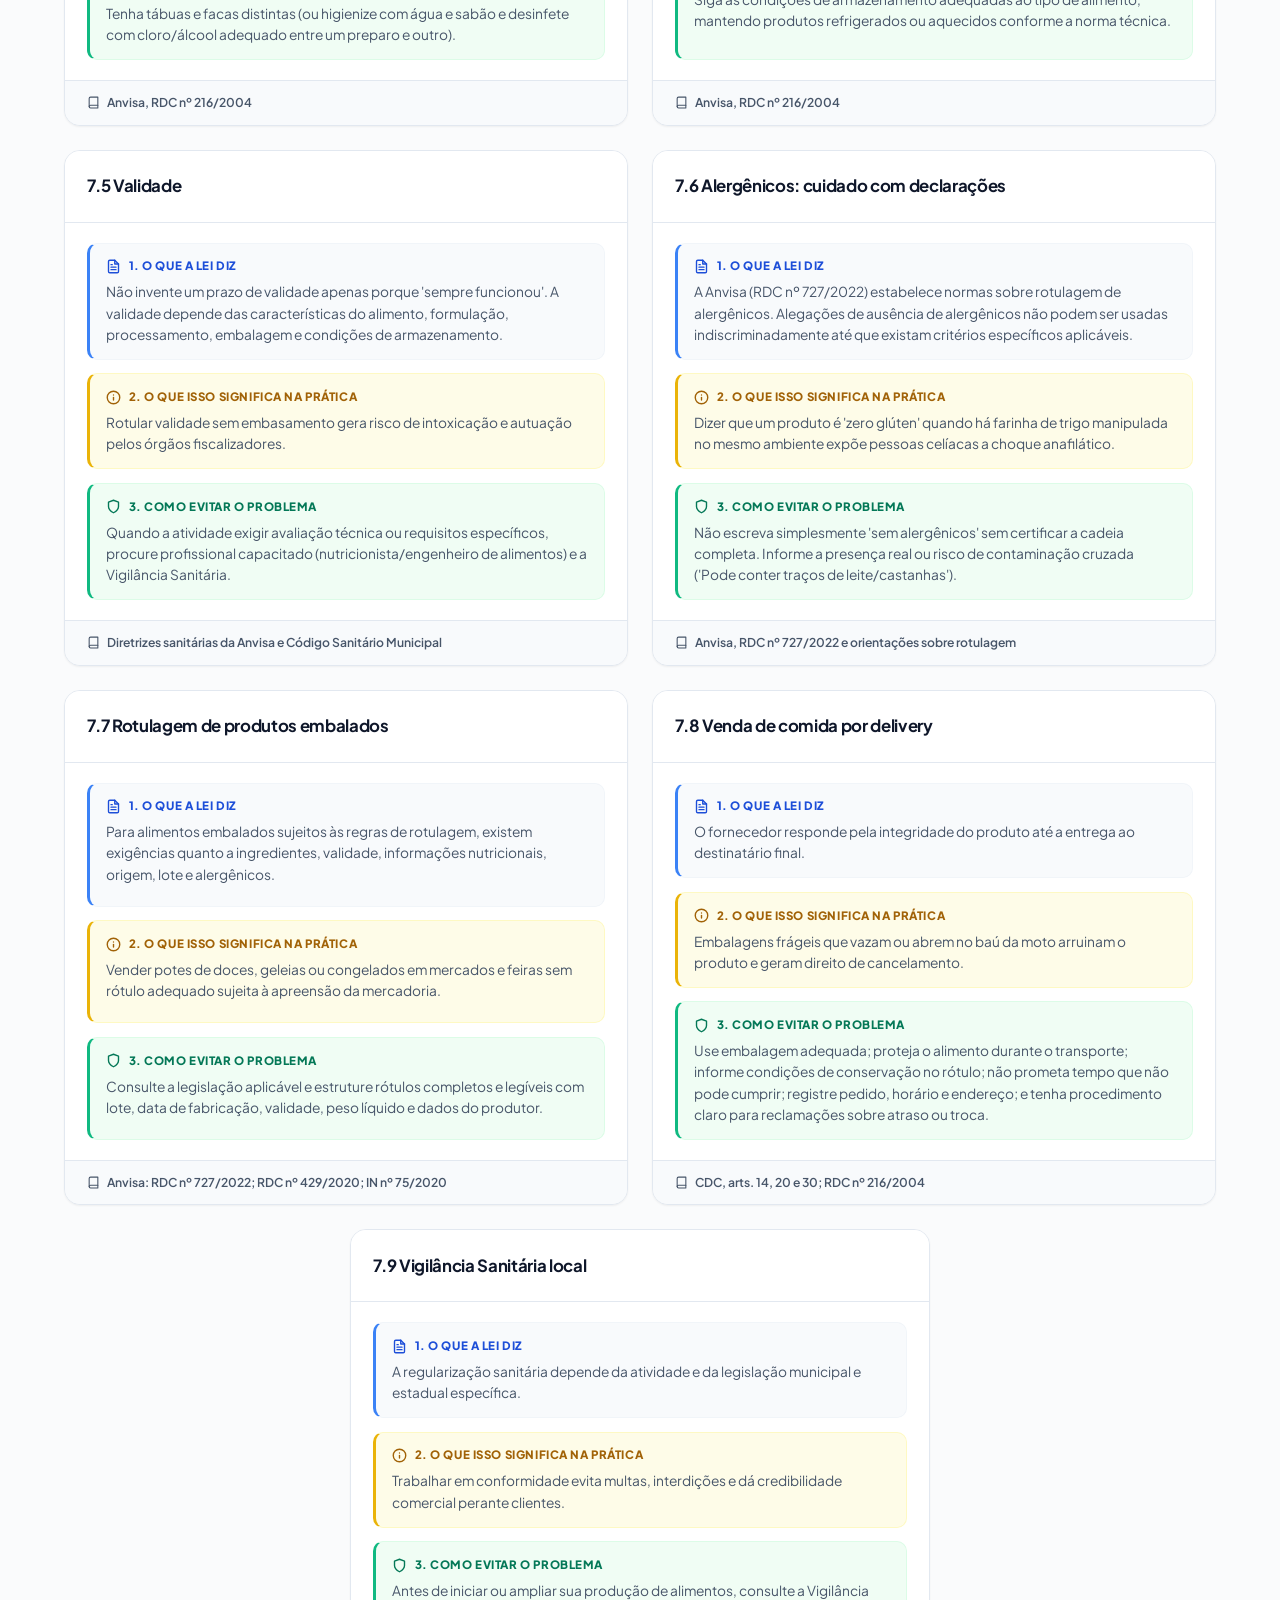
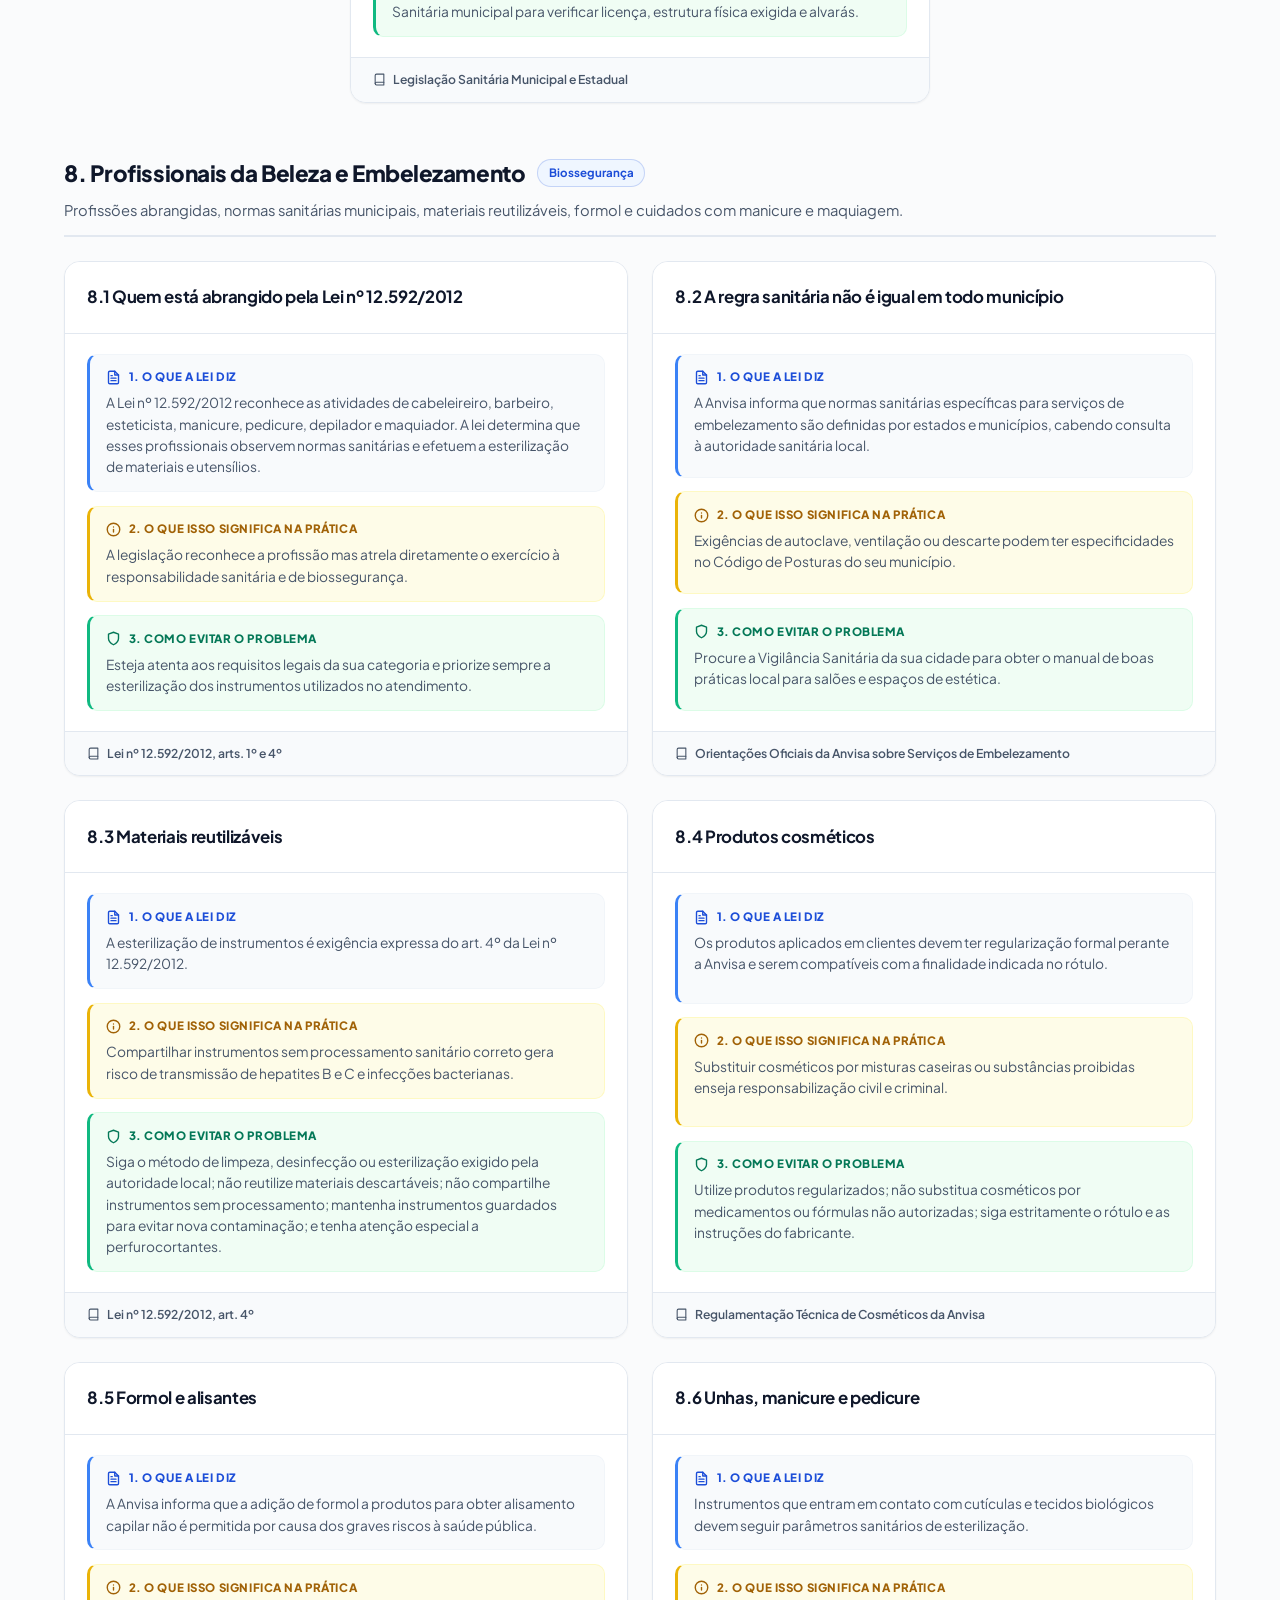
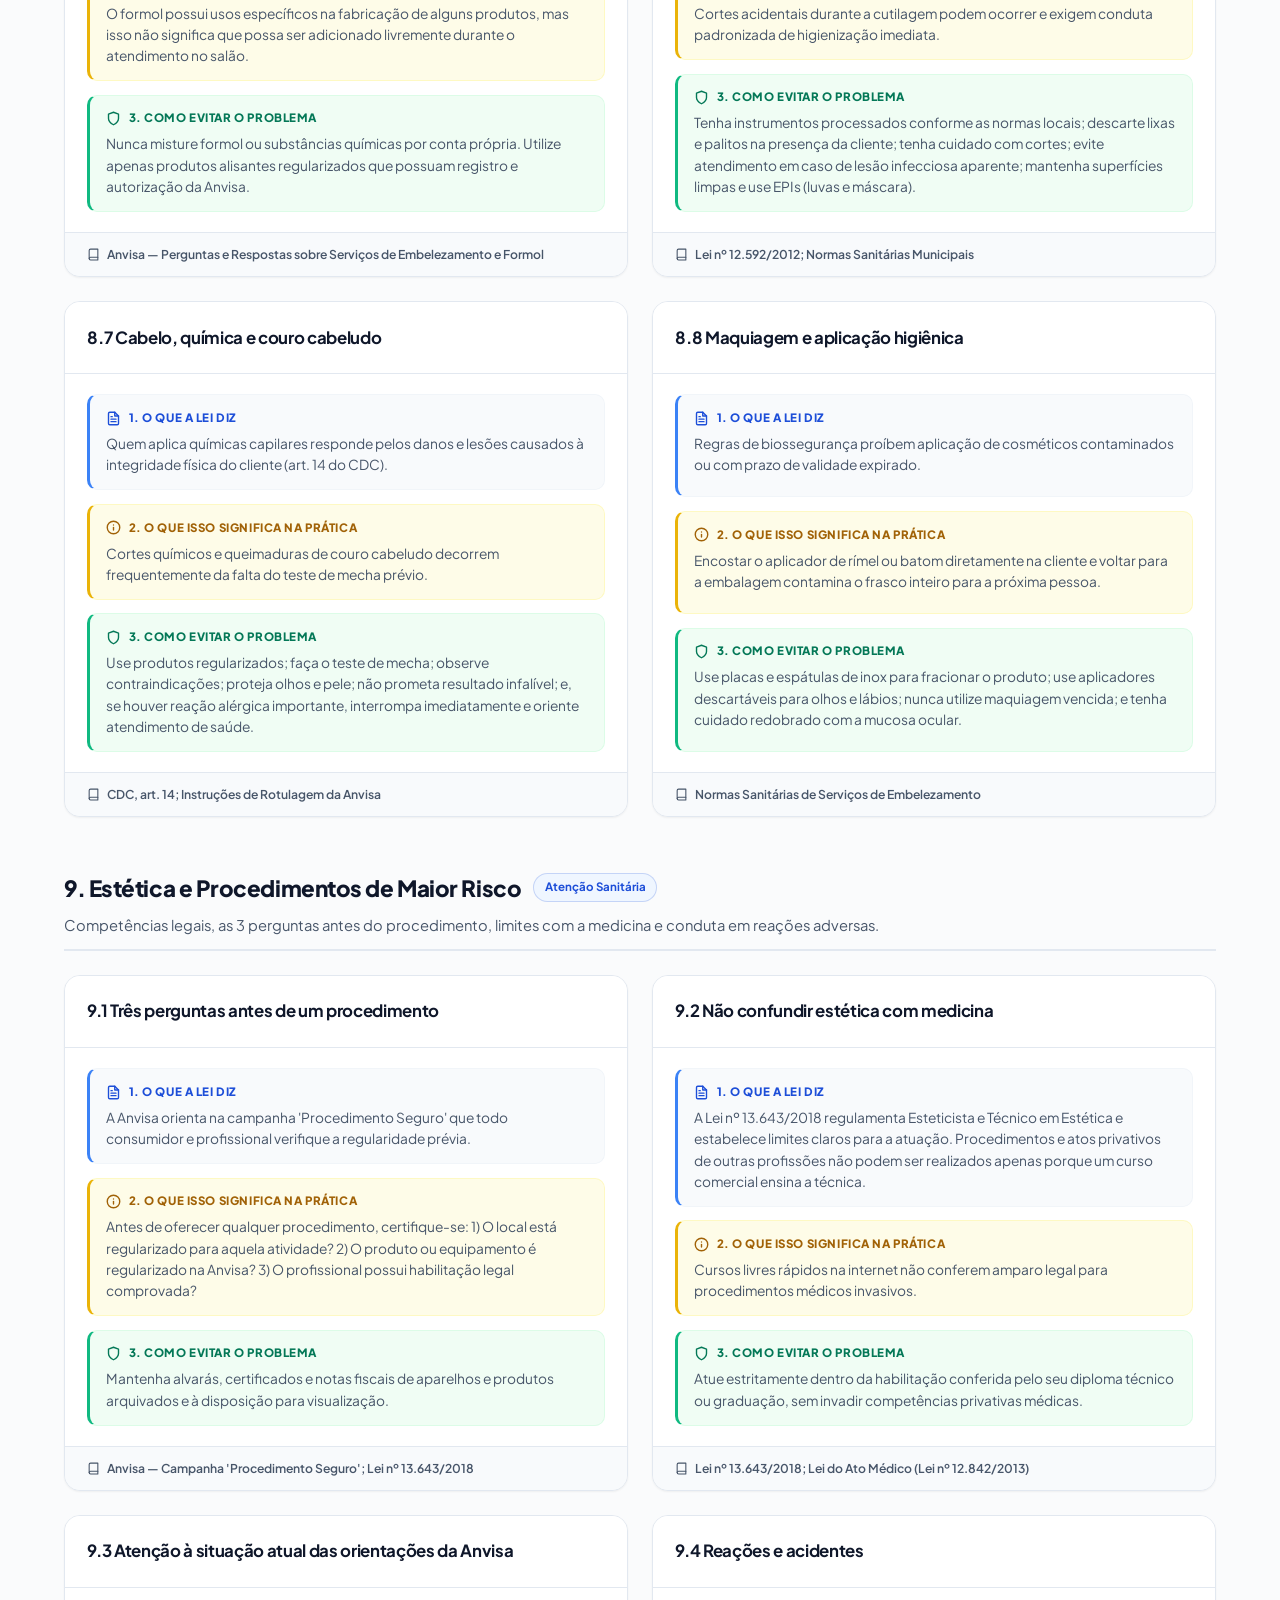
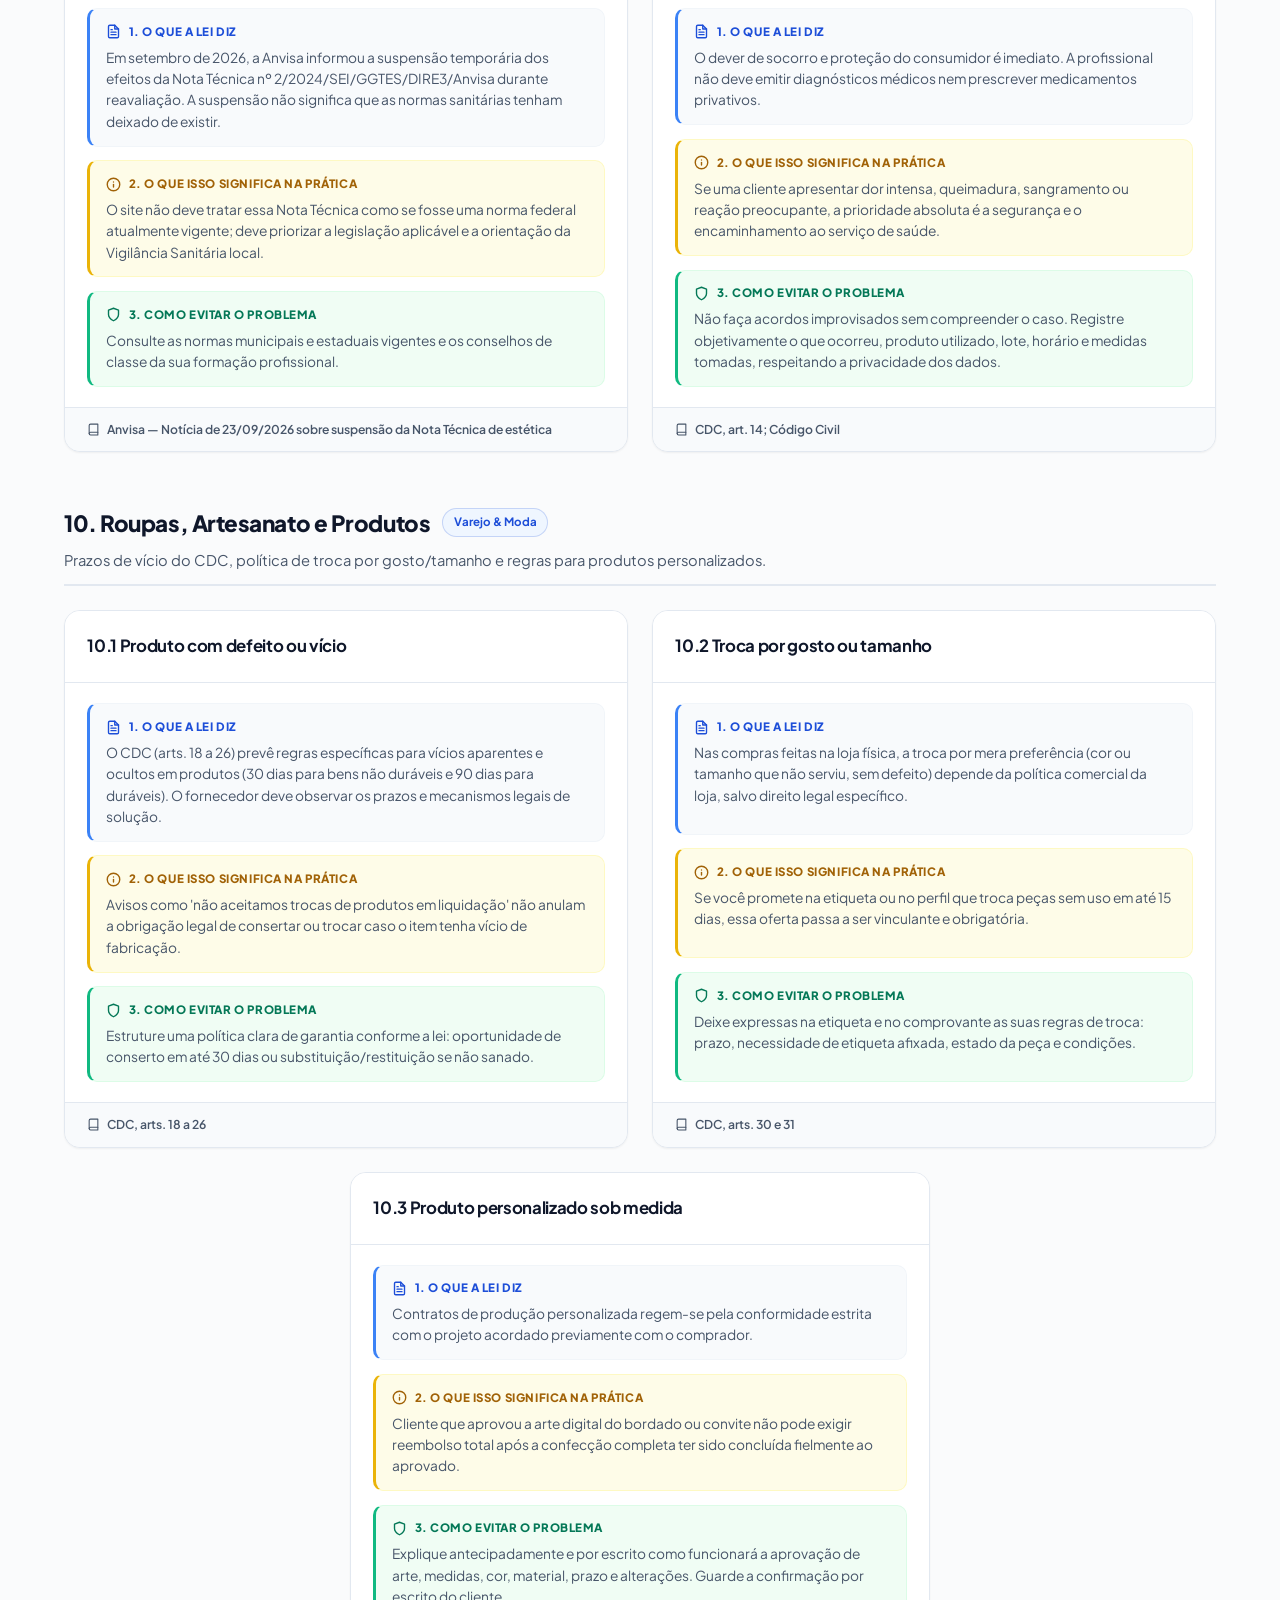
==== commit 257e4e39: "style: transparent blue law scales icon in tab/header & soft organic lava lamp ambient lighting in d" ====
--- a/site-completo.html
+++ b/site-completo.html
@@ -1475,9 +1475,12 @@
     <div class="container nav-container">
       <a href="#inicio" class="brand" aria-label="Ir para o início do site">
         <div class="brand-badge" aria-hidden="true">
-          <svg width="22" height="22" viewBox="0 0 24 24" fill="none">
-            <path d="M12 2.5L20 6.5V12C20 17 12 21.5 12 21.5C12 21.5 4 17 4 12V6.5L12 2.5Z" stroke="currentColor" stroke-width="2.2" stroke-linecap="round" stroke-linejoin="round"/>
-            <path d="M12 7.5C13.5 9.5 14.2 11 14.2 12.8C14.2 14.2 13.2 15.3 12 15.3C10.8 15.3 9.8 14.2 9.8 12.8C9.8 11.5 10.5 10.3 12 7.5Z" fill="#ea580c"/>
+          <svg width="28" height="28" viewBox="0 0 24 24" fill="none" stroke="currentColor" stroke-width="2.2" stroke-linecap="round" stroke-linejoin="round">
+            <path d="m16 16 3-8 3 8c-.87.65-1.92 1-3 1s-2.13-.35-3-1Z"/>
+            <path d="m2 16 3-8 3 8c-.87.65-1.92 1-3 1s-2.13-.35-3-1Z"/>
+            <path d="M7 21h10"/>
+            <path d="M12 3v18"/>
+            <path d="M3 7h2c2 0 5-1 7-2 2 1 5 2 7 2h2"/>
           </svg>
         </div>
         <span class="brand-title">Empreendedorismo em Foco</span>
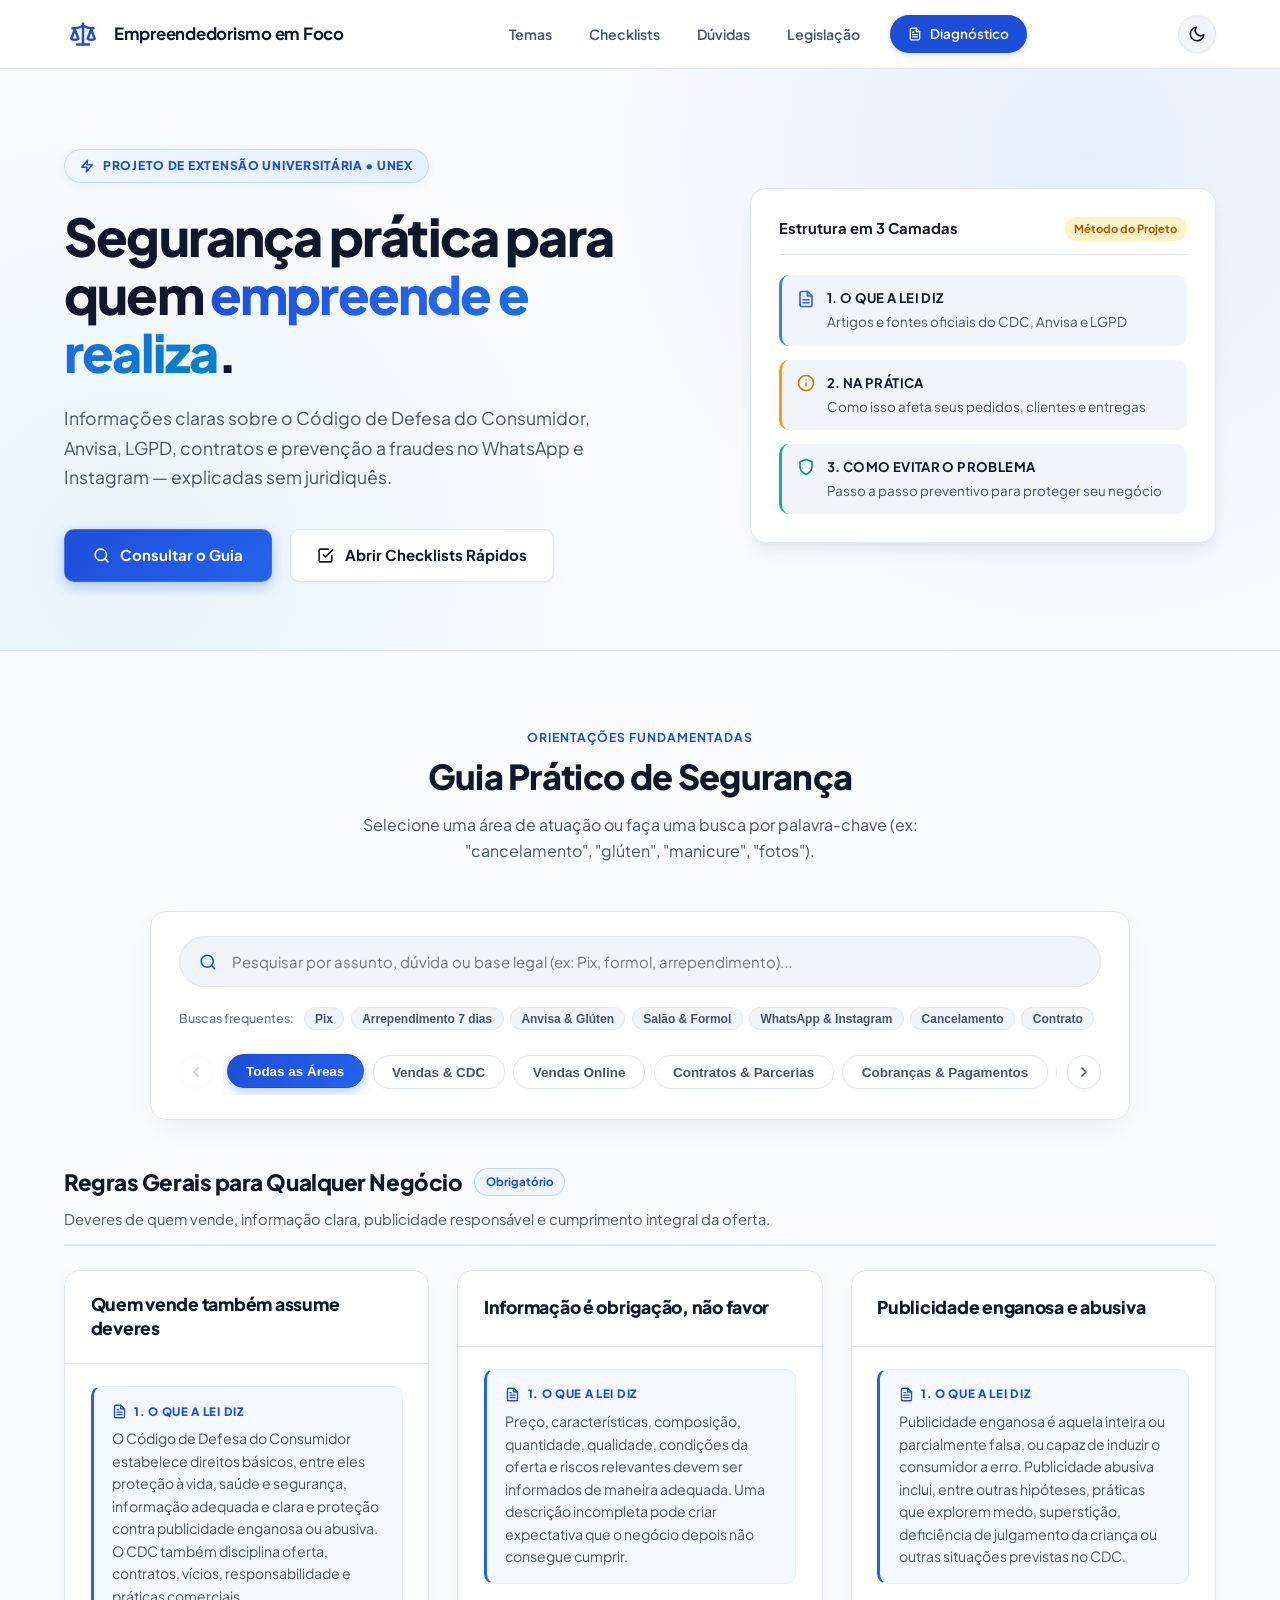
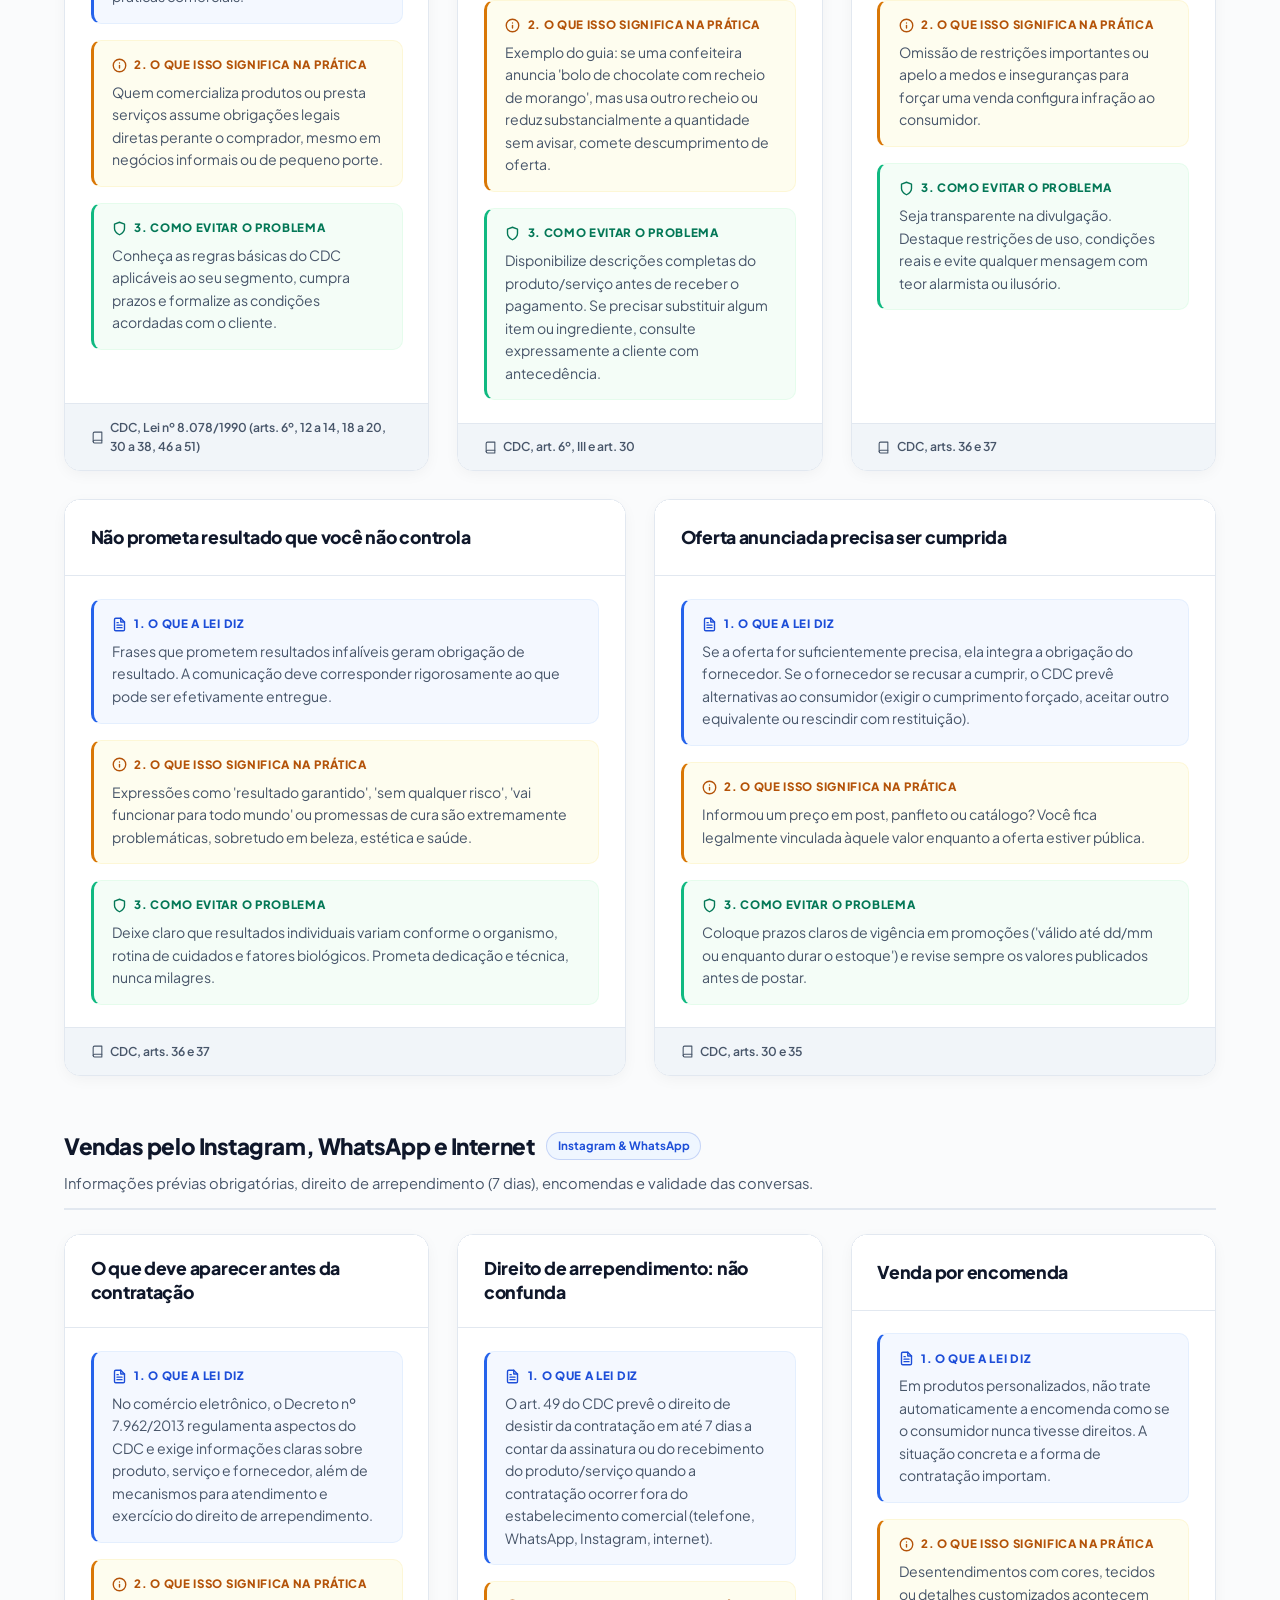
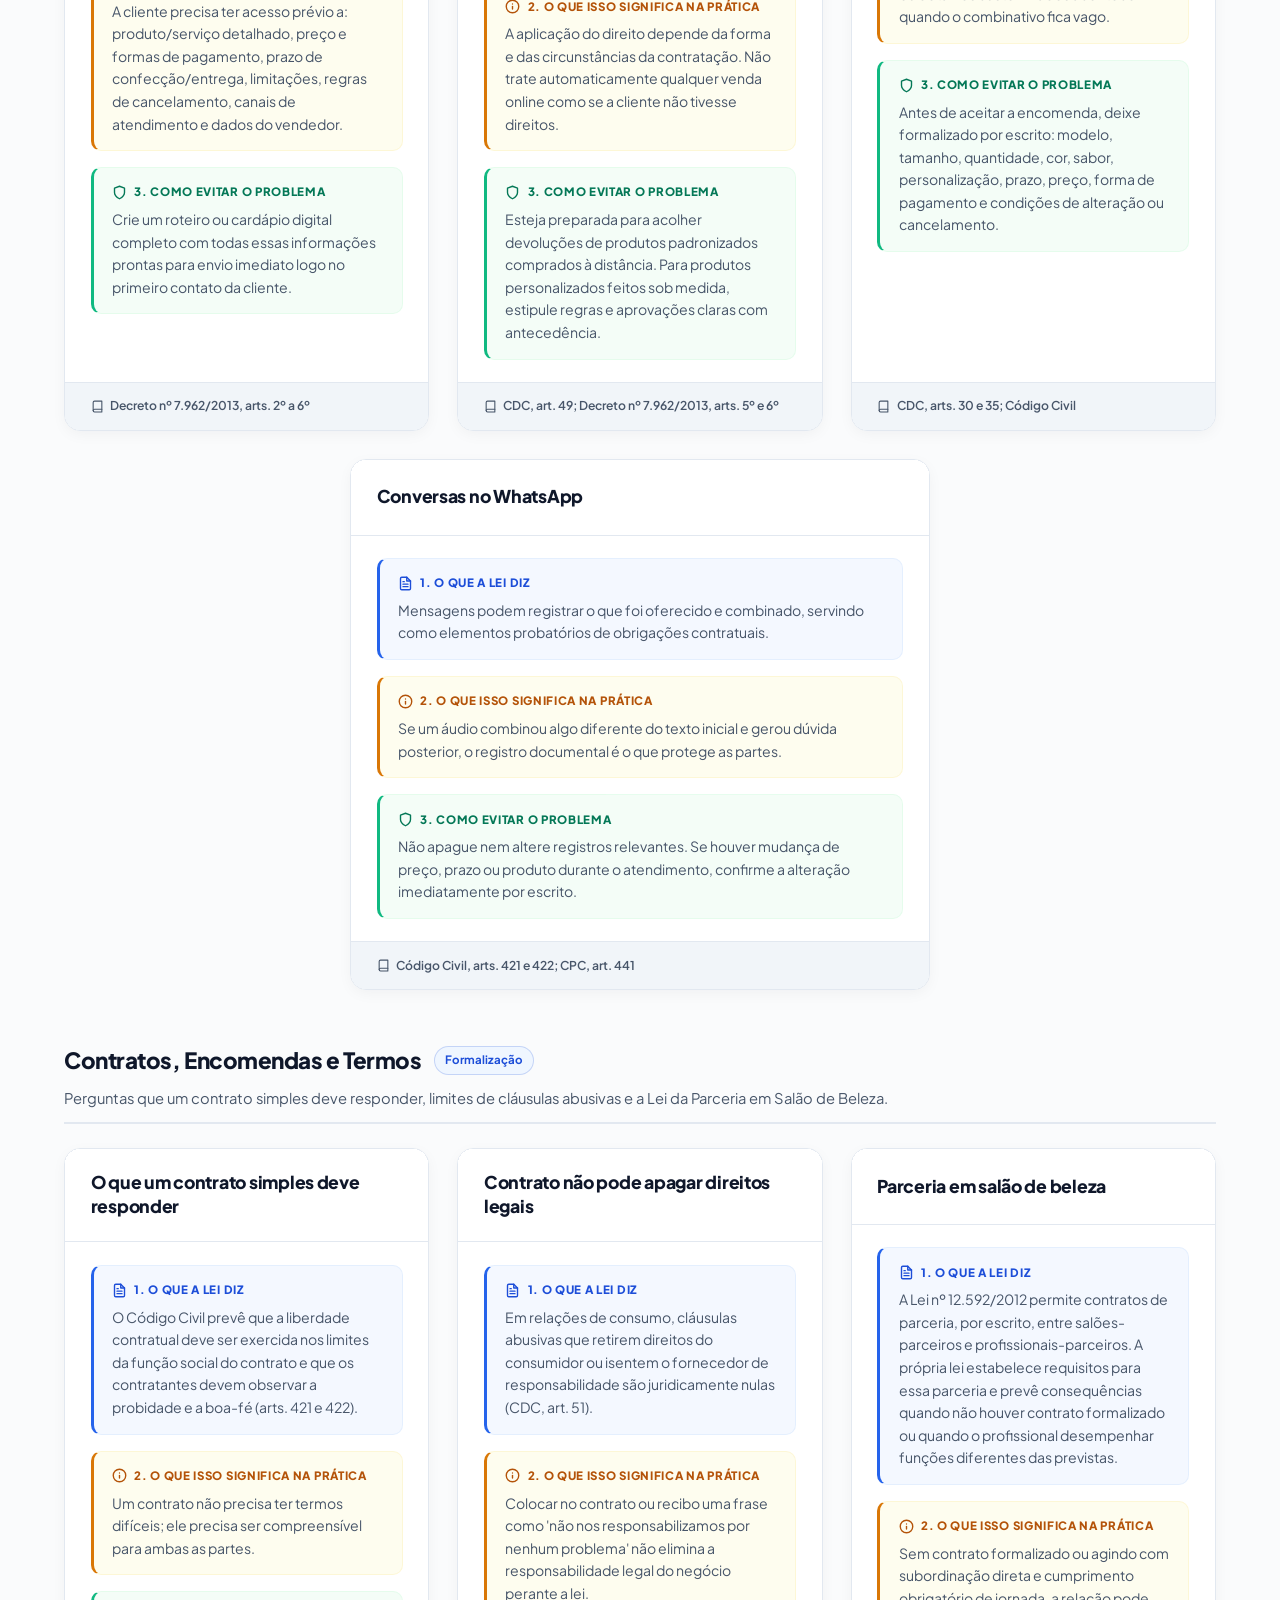
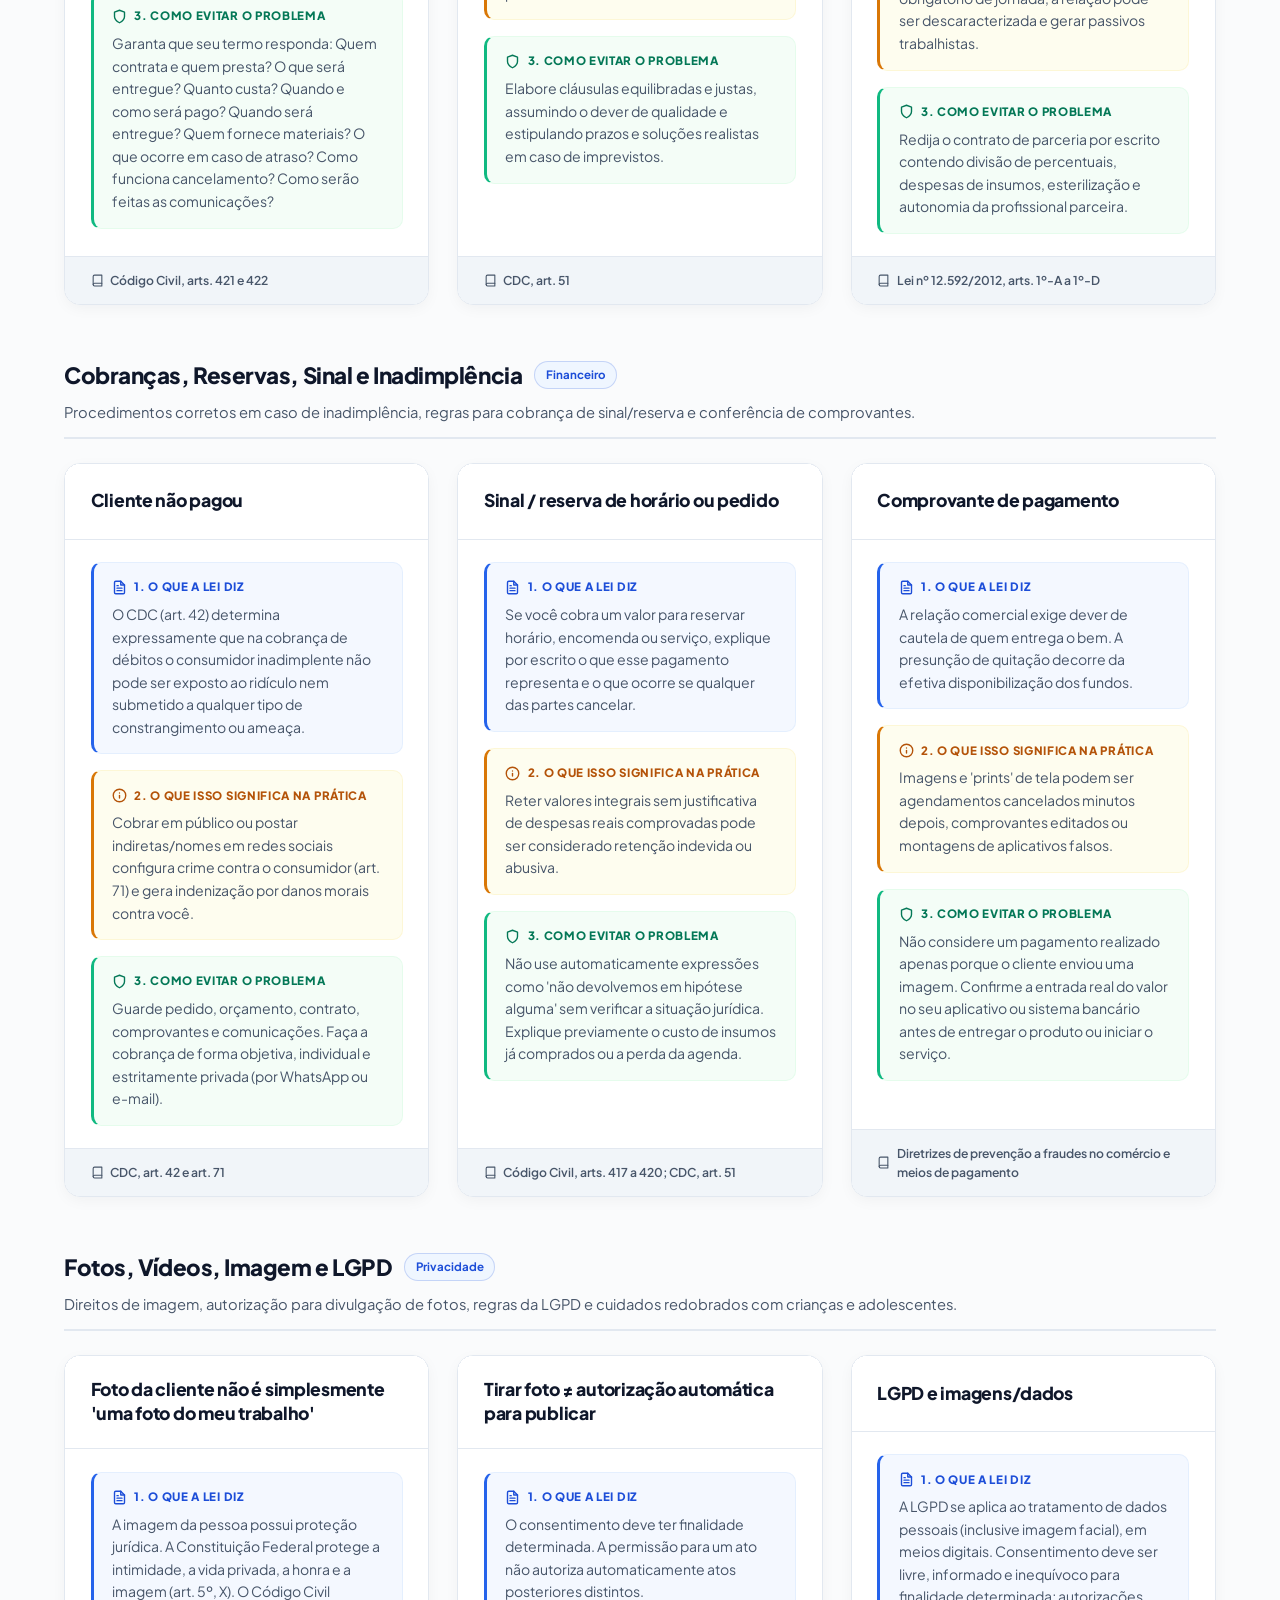
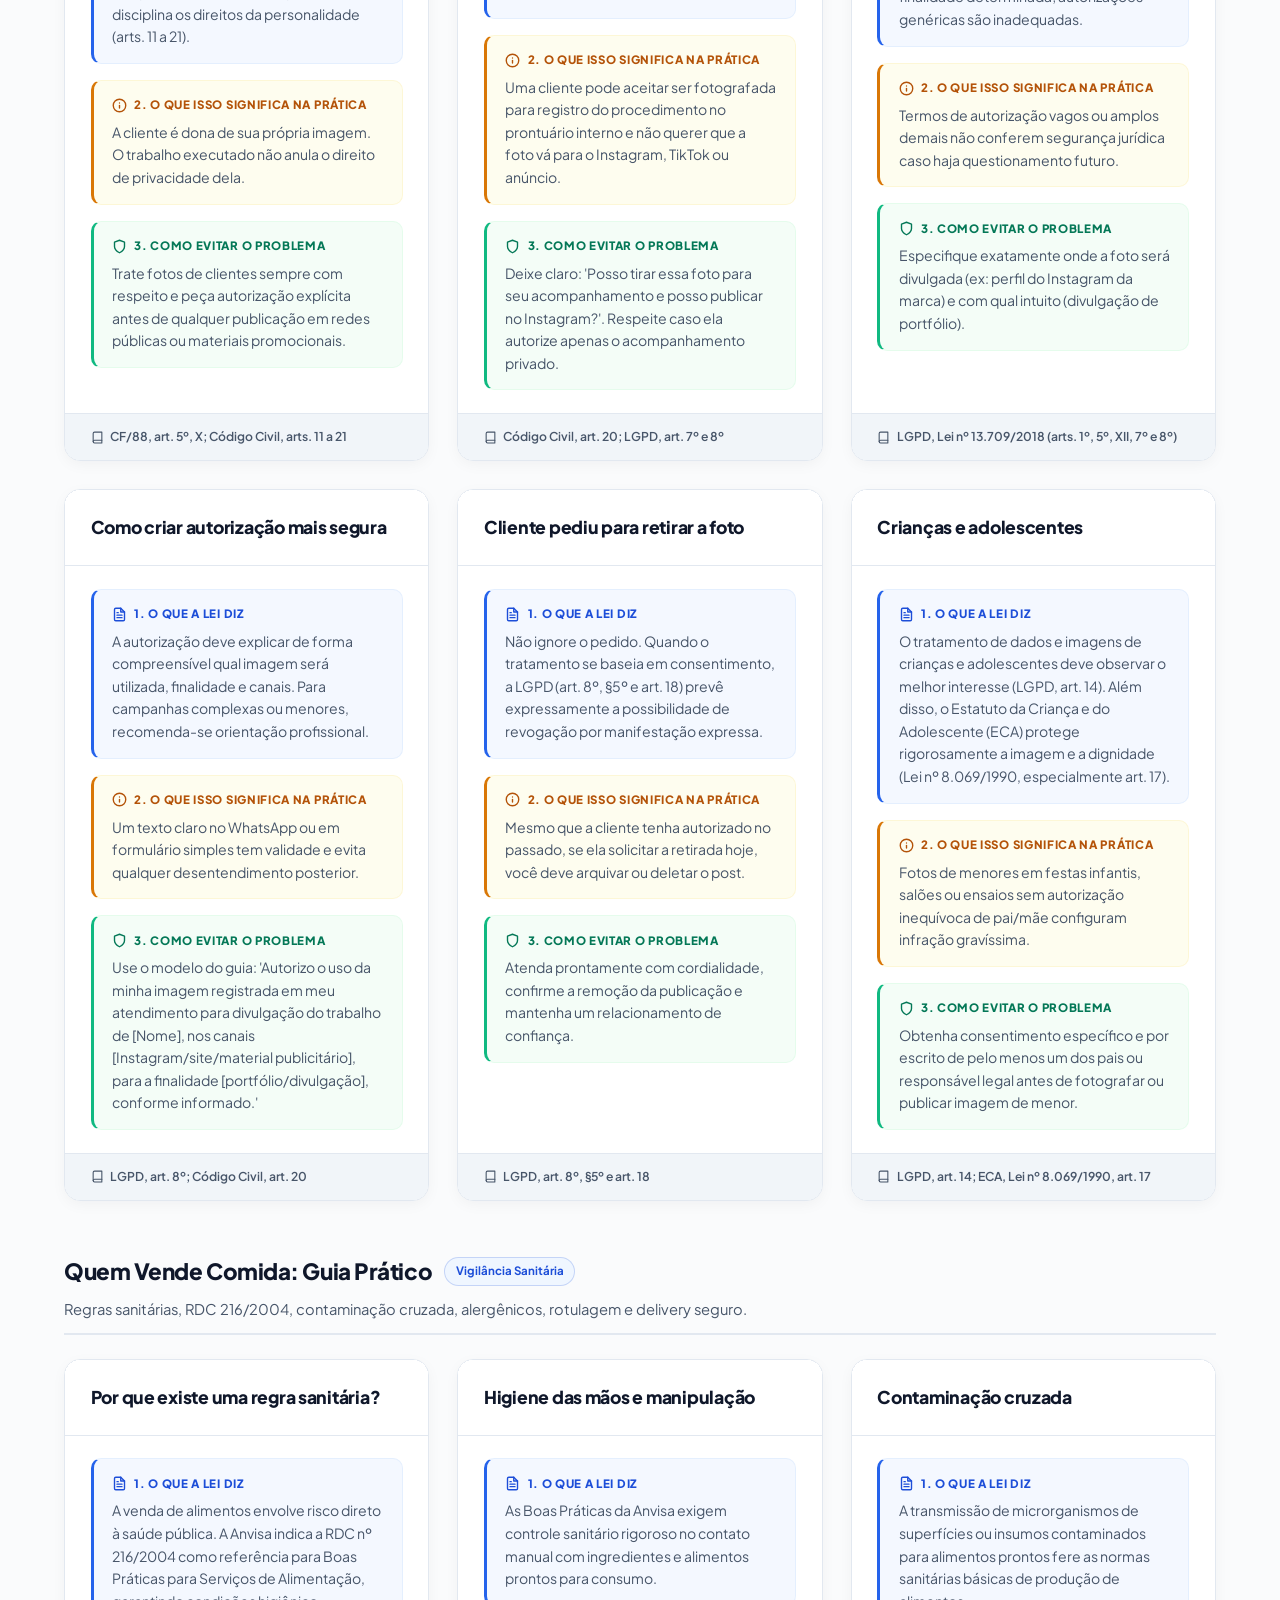
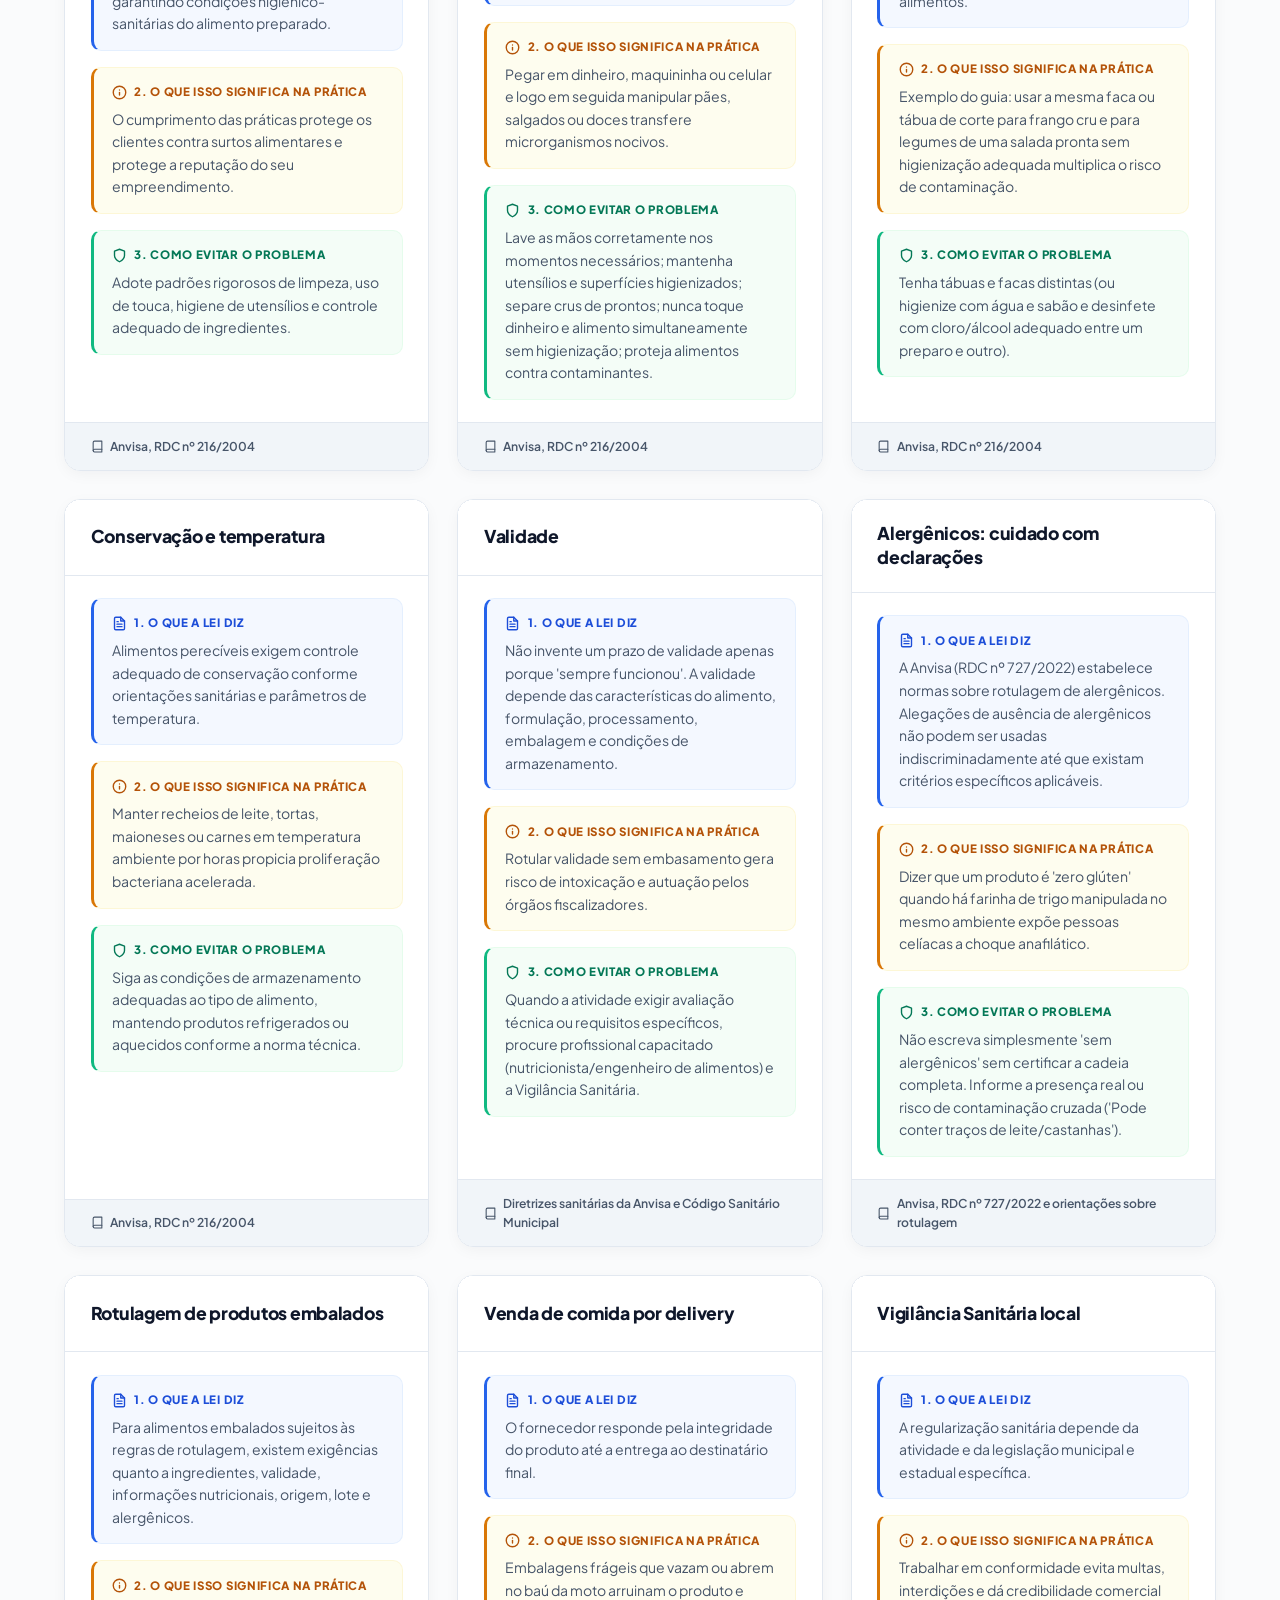
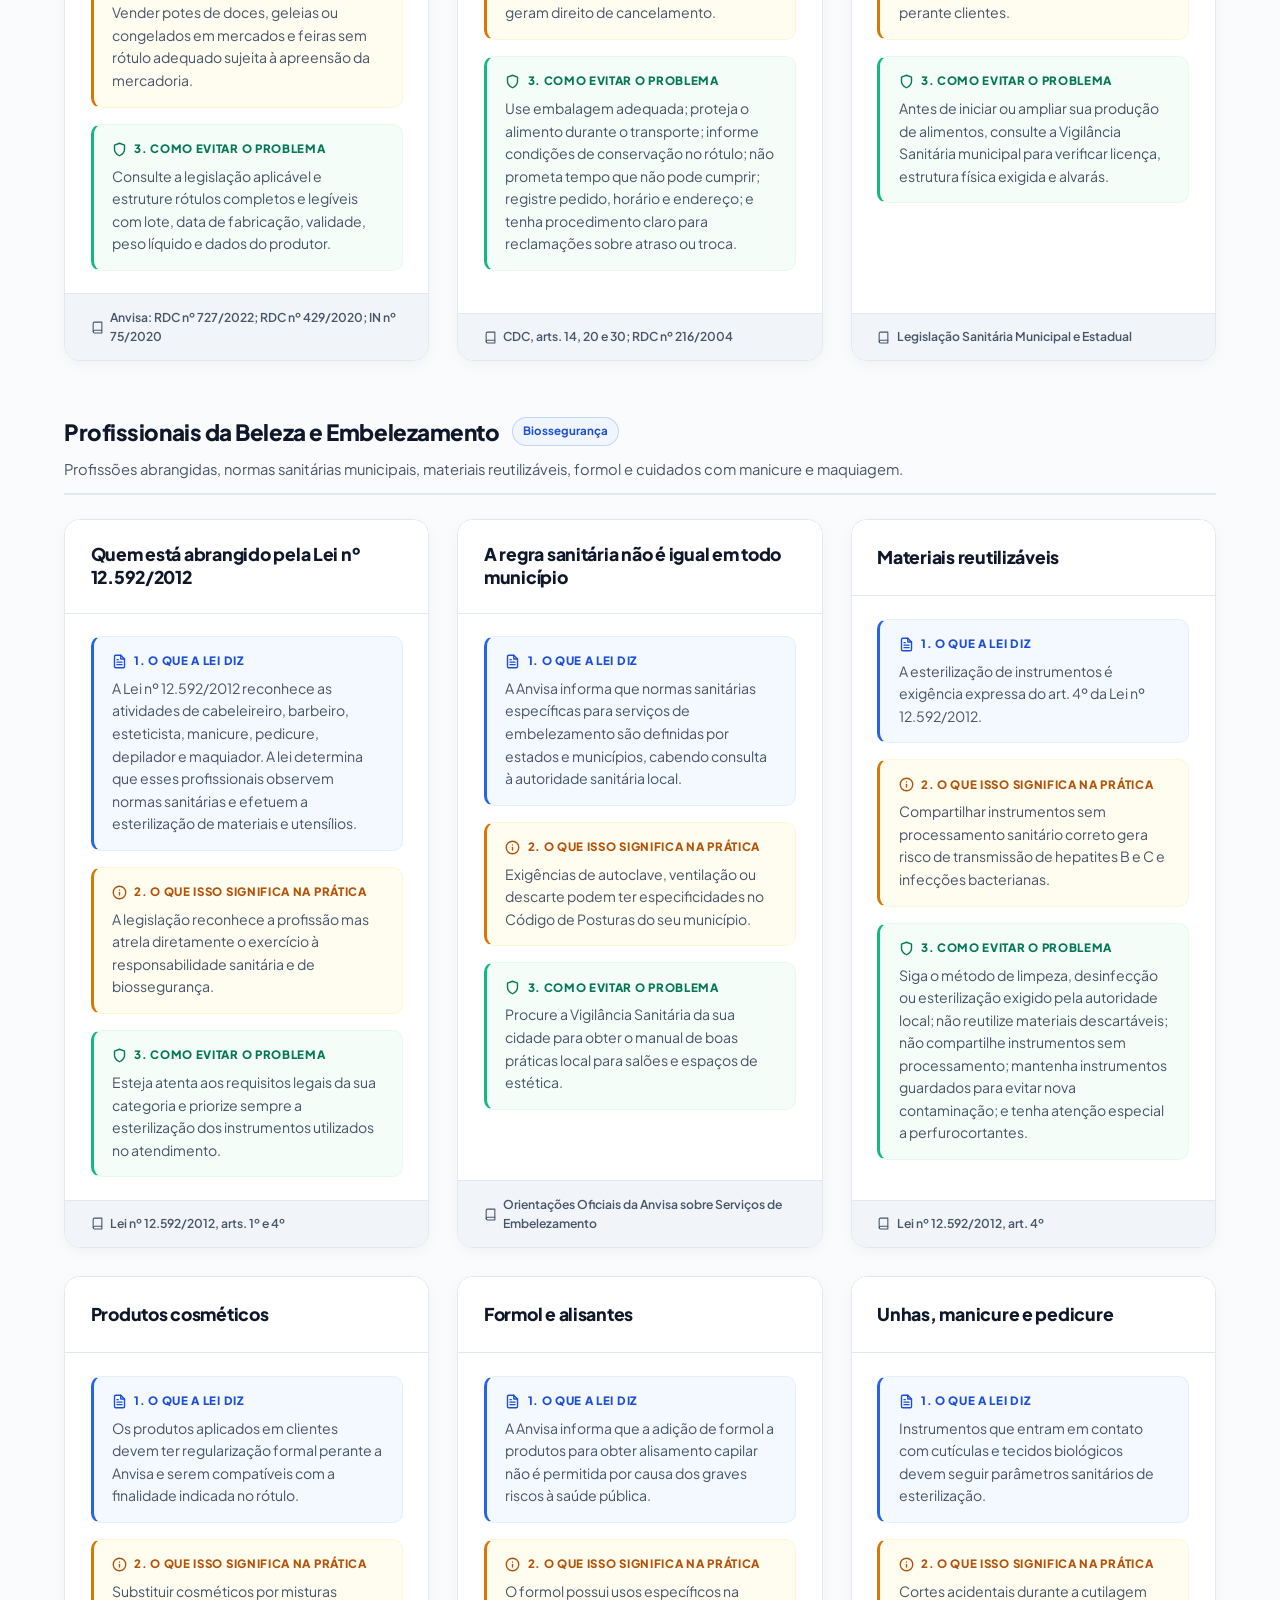
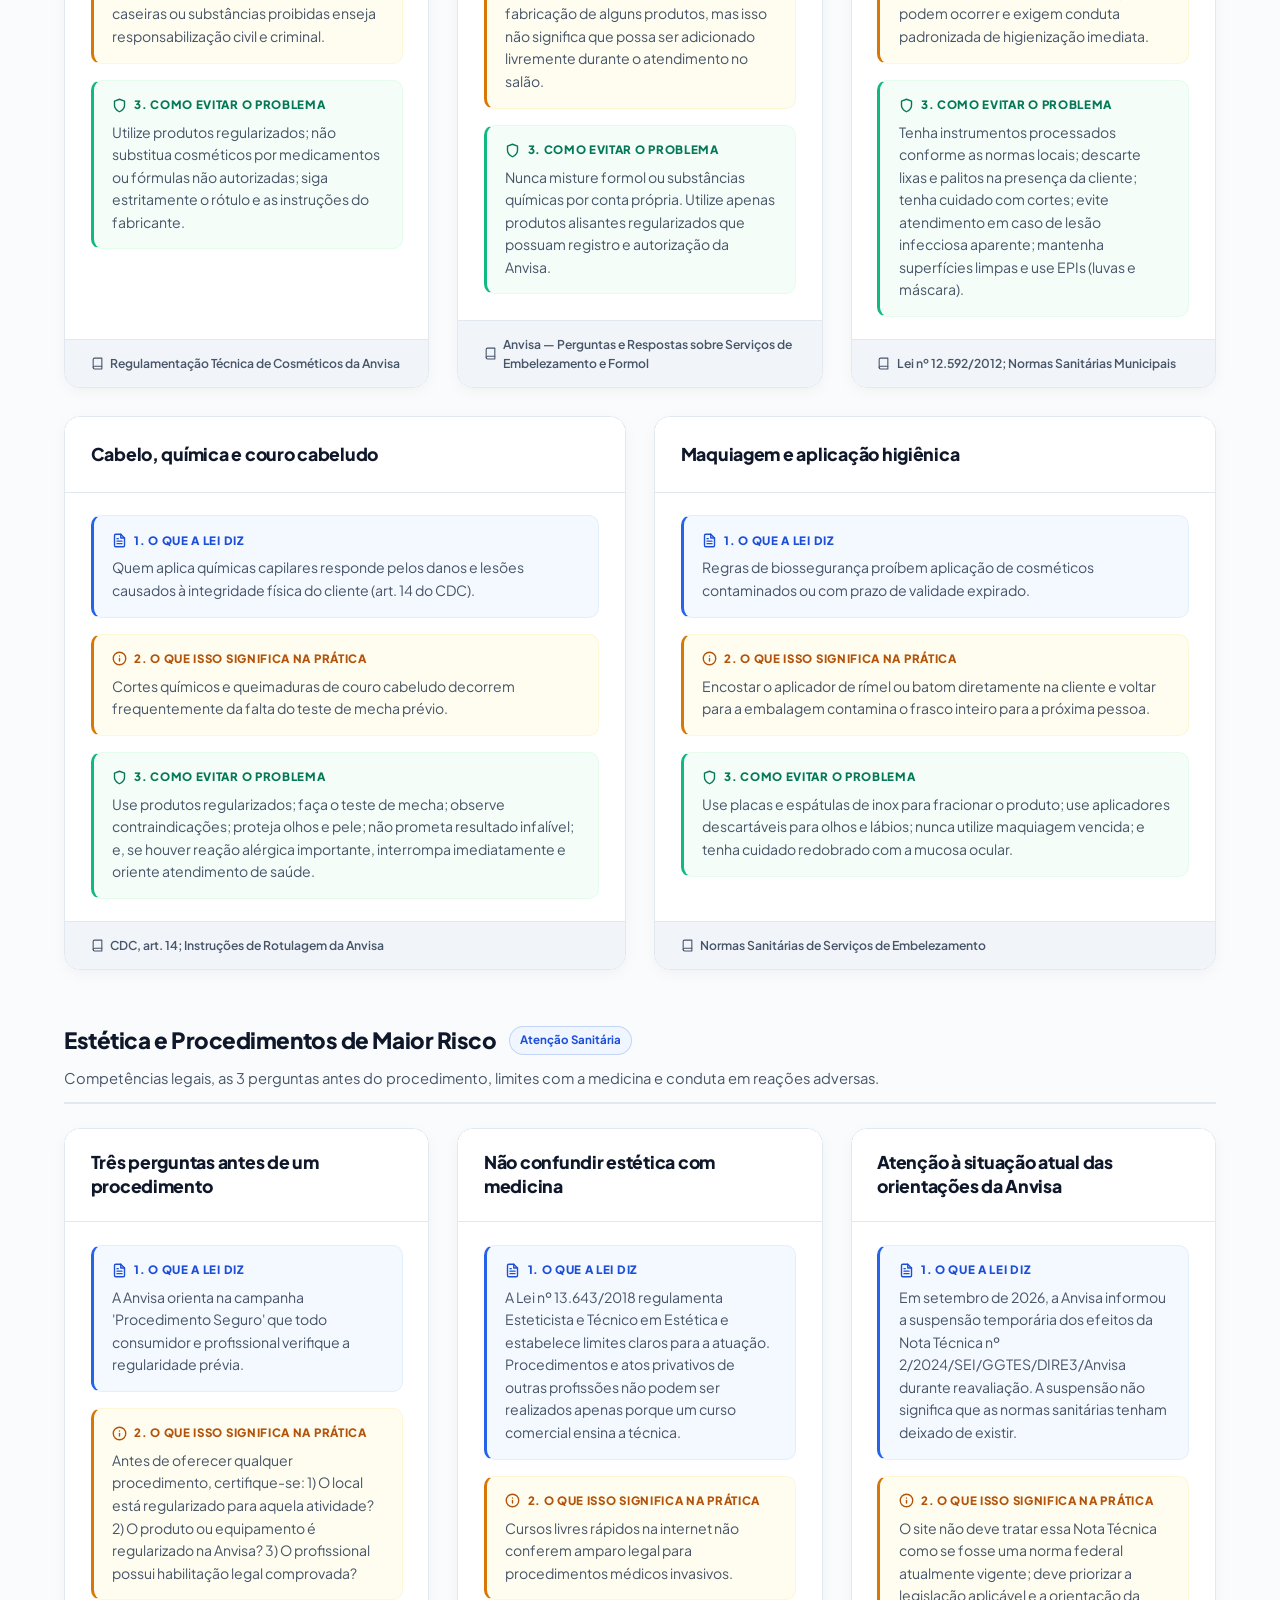
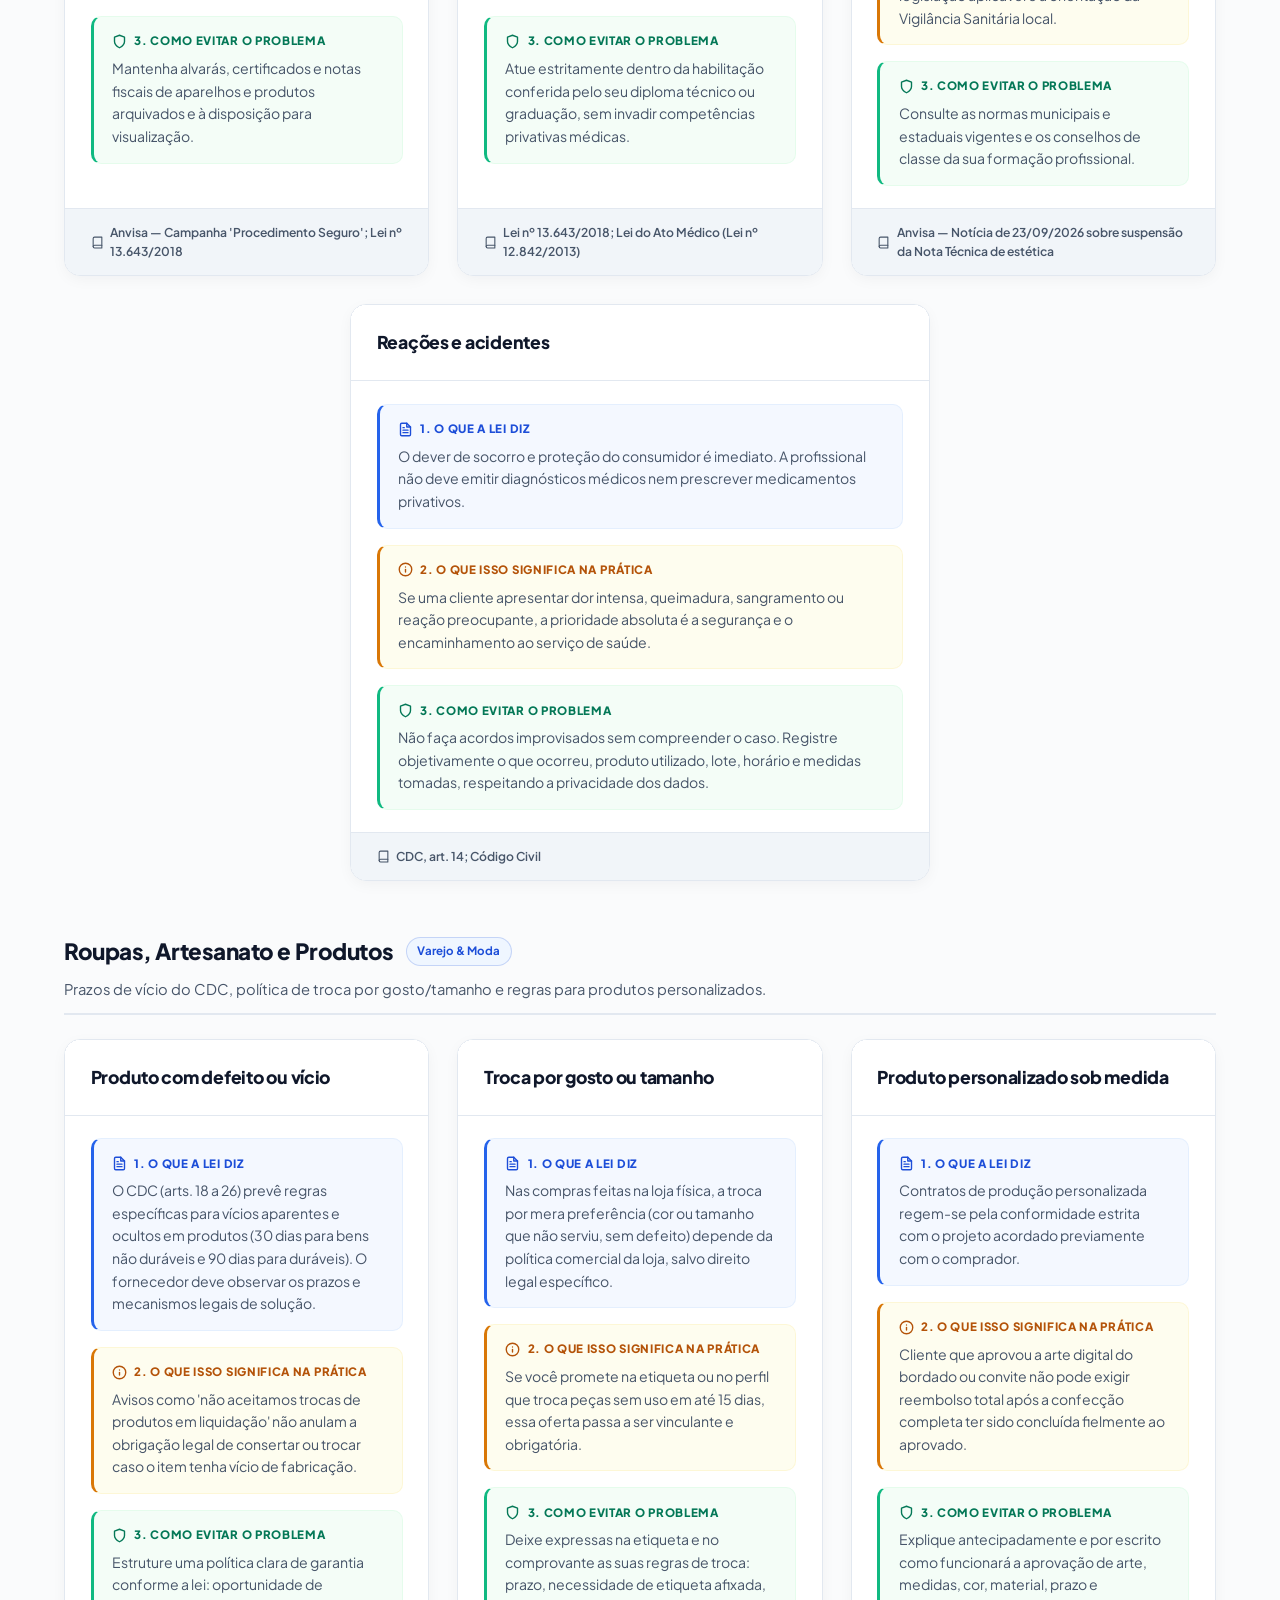
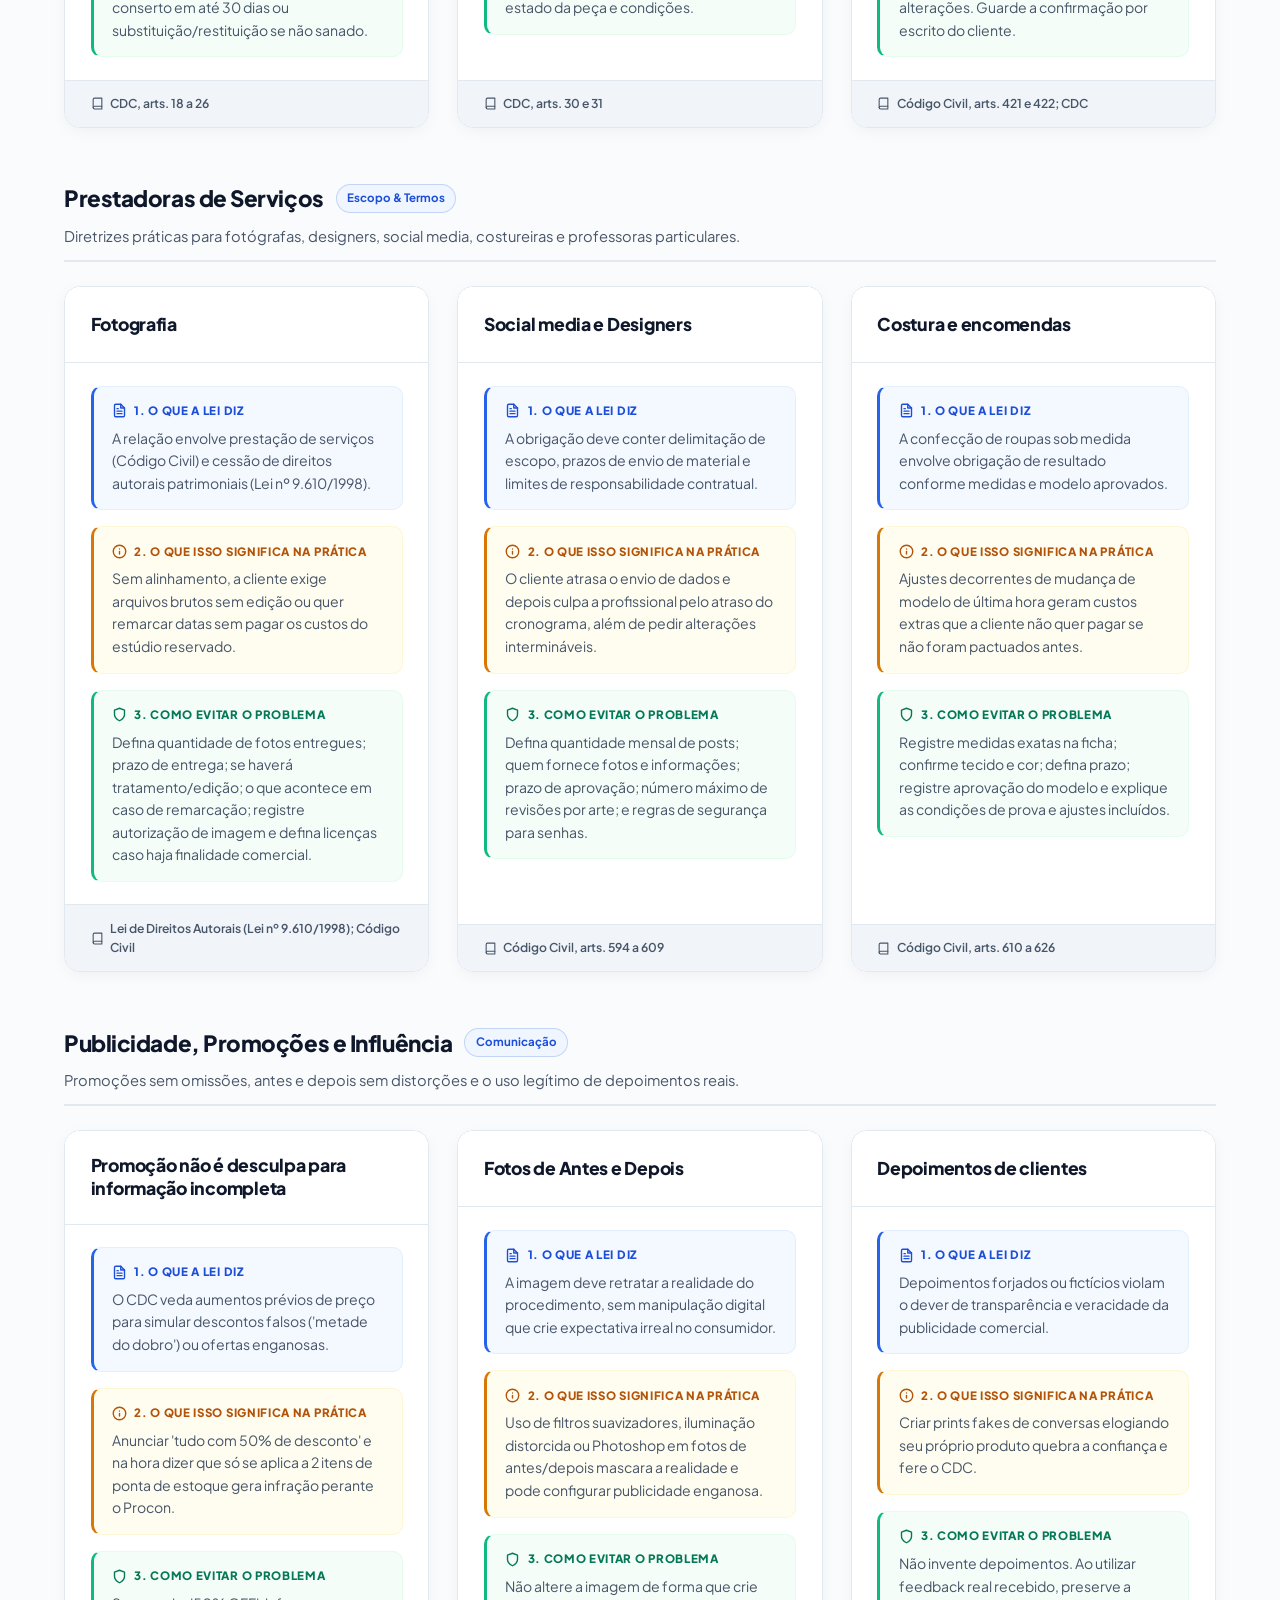
==== commit 59bbccfb: "fix(nav): resolve iPhone Safari dropdown auto-close and clipping bug" ====
--- a/site-completo.html
+++ b/site-completo.html
@@ -15,11 +15,12 @@
   <link rel="preconnect" href="https://fonts.gstatic.com" crossorigin>
   <link href="https://fonts.googleapis.com/css2?family=Plus+Jakarta+Sans:wght@400;500;600;700;800&display=swap" rel="stylesheet">
 
-  <!-- Favicon SVG Moderno (Escudo de Proteção + Negócio) -->
-  <link rel="icon" type="image/svg+xml" href="data:image/svg+xml,<svg xmlns='http://www.w3.org/2000/svg' viewBox='0 0 32 32'><rect width='32' height='32' rx='8' fill='%231d4ed8'/><path d='M16 6 L24 10 V17 C24 22 16 26 16 26 C16 26 8 22 8 17 V10 Z' fill='%23ffffff' opacity='0.25'/><path d='M16 8.5 L22 11.5 V16.5 C22 20.5 16 23.5 16 23.5 C16 23.5 10 20.5 10 16.5 V11.5 Z' fill='%23ffffff'/><circle cx='16' cy='16' r='2.5' fill='%23ea580c'/></svg>">
-
-  <!-- Estilos da Aplicação -->
+  <!-- Favicon SVG: Balança da Justiça / Direito (Sem fundo, escala cheia) -->
+  <link rel="icon" type="image/svg+xml" href="data:image/svg+xml,<svg xmlns='http://www.w3.org/2000/svg' viewBox='0 0 24 24' fill='none' stroke='%232563eb' stroke-width='2' stroke-linecap='round' stroke-linejoin='round'><path d='m16 16 3-8 3 8c-.87.65-1.92 1-3 1s-2.13-.35-3-1Z'/><path d='m2 16 3-8 3 8c-.87.65-1.92 1-3 1s-2.13-.35-3-1Z'/><path d='M7 21h10'/><path d='M12 3v18'/><path d='M3 7h2c2 0 5-1 7-2 2 1 5 2 7 2h2'/></svg>">
+
+  
   <style>
+/* === style.css === */
 /* ==========================================================================
    Empreendedorismo em Foco — Design System & Layout Principal
    Tipografia: Plus Jakarta Sans
@@ -51,7 +52,7 @@
 
   /* Bordas e Sombras */
   --border-subtle: #e2e8f0;
-  --border-focus: #0f766e;
+  --border-focus: #1d4ed8;
   --shadow-sm: 0 1px 2px 0 rgba(0, 0, 0, 0.05);
   --shadow-md: 0 4px 6px -1px rgba(0, 0, 0, 0.07), 0 2px 4px -2px rgba(0, 0, 0, 0.05);
   --shadow-lg: 0 10px 15px -3px rgba(0, 0, 0, 0.08), 0 4px 6px -4px rgba(0, 0, 0, 0.04);
@@ -66,6 +67,52 @@
   --transition-normal: 0.28s ease;
 }
 
+/* ==========================================================================
+   Modo Escuro — Preto Verdadeiro (True Pitch Black / OLED Black #000000)
+   Contraste máximo, estética moderna ultra-limpa e fundo 100% preto.
+   ========================================================================== */
+[data-theme="dark"] {
+  --color-primary: #ffffff;
+  --color-primary-light: #e2e8f0;
+  --color-accent: #3b82f6;         /* Blue 500 nítido */
+  --color-accent-light: #60a5fa;   /* Blue 400 */
+  --color-accent-subtle: #18181b;  /* Zinc 900 */
+  --color-accent-gold: #f59e0b;
+  --color-gold-subtle: #271700;
+  
+  /* Superfícies e Fundos 100% Preto Verdadeiro */
+  --bg-page: #000000;              /* Preto Puro / OLED */
+  --bg-surface: #0a0a0a;           /* Superfície Quase Preta */
+  --bg-surface-elevated: #121212;  /* Cards e Elementos Elevados */
+  --bg-subtle: #171717;            /* Fundo Sutil */
+  --bg-card-hover: #1c1c1c;
+  
+  /* Textos */
+  --text-main: #ffffff;
+  --text-muted: #a1a1aa;
+  --text-light: #71717a;
+  --text-inverse: #000000;
+
+  /* Bordas e Sombras no Preto Verdadeiro */
+  --border-subtle: #262626;
+  --border-focus: #3b82f6;
+  --shadow-sm: 0 1px 3px 0 rgba(0, 0, 0, 0.8);
+  --shadow-md: 0 4px 12px -1px rgba(0, 0, 0, 0.9);
+  --shadow-lg: 0 14px 28px -4px rgba(0, 0, 0, 0.95);
+}
+
+/* Transição Global Coordenada e Fluida de Tema */
+.theme-switching,
+.theme-switching *,
+.theme-switching *::before,
+.theme-switching *::after {
+  transition: background-color 0.25s cubic-bezier(0.4, 0, 0.2, 1),
+              border-color 0.25s cubic-bezier(0.4, 0, 0.2, 1),
+              color 0.25s cubic-bezier(0.4, 0, 0.2, 1),
+              box-shadow 0.25s cubic-bezier(0.4, 0, 0.2, 1) !important;
+  transition-delay: 0s !important;
+}
+
 /* Reset básico */
 *, *::before, *::after {
   box-sizing: border-box;
@@ -76,6 +123,10 @@
 html {
   scroll-behavior: smooth;
   font-size: 16px;
+  overflow-x: hidden;
+  overflow-x: clip;
+  max-width: 100vw;
+  width: 100%;
 }
 
 body {
@@ -84,6 +135,141 @@
   background-color: var(--bg-page);
   line-height: 1.6;
   -webkit-font-smoothing: antialiased;
+  position: relative;
+  overflow-x: hidden;
+  overflow-x: clip;
+  max-width: 100vw;
+  width: 100%;
+}
+
+/* Luzes Azuis Orgânicas — Estilo Lava Lamp (Gentil, Suave, Flutuando pela Tela Toda) */
+body::before {
+  content: '';
+  position: fixed;
+  top: 10%;
+  left: 10%;
+  width: 50vw;
+  height: 50vw;
+  max-width: 680px;
+  max-height: 680px;
+  border-radius: 45% 55% 60% 40% / 50% 45% 55% 50%;
+  background: radial-gradient(circle, rgba(37, 99, 235, 0.16) 0%, rgba(29, 78, 216, 0.08) 50%, transparent 75%);
+  pointer-events: none;
+  z-index: 0;
+  opacity: 0;
+  filter: blur(120px);
+  transition: opacity 0.35s ease;
+  animation: lavaLampOne 36s ease-in-out infinite alternate;
+}
+
+body::after {
+  content: '';
+  position: fixed;
+  bottom: 10%;
+  right: 15%;
+  width: 55vw;
+  height: 55vw;
+  max-width: 720px;
+  max-height: 720px;
+  border-radius: 60% 40% 50% 50% / 45% 55% 45% 55%;
+  background: radial-gradient(circle, rgba(14, 165, 233, 0.13) 0%, rgba(30, 64, 175, 0.06) 55%, transparent 75%);
+  pointer-events: none;
+  z-index: 0;
+  opacity: 0;
+  filter: blur(130px);
+  transition: opacity 0.35s ease;
+  animation: lavaLampTwo 42s ease-in-out infinite alternate-reverse;
+}
+
+/* Terceira gota fluida que passeia pelo centro e laterais */
+.ambient-glow-orb {
+  position: fixed;
+  top: 50%;
+  left: 50%;
+  width: 42vw;
+  height: 42vw;
+  max-width: 600px;
+  max-height: 600px;
+  border-radius: 50% 50% 40% 60% / 55% 45% 55% 45%;
+  background: radial-gradient(circle, rgba(59, 130, 246, 0.14) 0%, rgba(79, 70, 229, 0.05) 50%, transparent 75%);
+  pointer-events: none;
+  z-index: 0;
+  opacity: 0;
+  filter: blur(115px);
+  transition: opacity 0.35s ease;
+  animation: lavaLampThree 48s ease-in-out infinite alternate;
+}
+
+[data-theme="dark"] body::before,
+[data-theme="dark"] body::after,
+[data-theme="dark"] .ambient-glow-orb {
+  opacity: 1;
+}
+
+/* Desativa as orbes de desfoque pesado (120px) no celular para máxima fluidez e 0 travamento */
+@media (max-width: 768px) {
+  body::before,
+  body::after,
+  .ambient-glow-orb {
+    display: none !important;
+  }
+}
+
+/* Movimentos amplos e fluidos imitando cera de lâmpada de lava */
+@keyframes lavaLampOne {
+  0% {
+    transform: translate(0, 0) scale(1) rotate(0deg);
+  }
+  25% {
+    transform: translate(35vw, 25vh) scale(1.15) rotate(45deg);
+  }
+  50% {
+    transform: translate(15vw, 65vh) scale(0.9) rotate(90deg);
+  }
+  75% {
+    transform: translate(-10vw, 40vh) scale(1.1) rotate(135deg);
+  }
+  100% {
+    transform: translate(25vw, -5vh) scale(1) rotate(180deg);
+  }
+}
+
+@keyframes lavaLampTwo {
+  0% {
+    transform: translate(0, 0) scale(1) rotate(0deg);
+  }
+  30% {
+    transform: translate(-40vw, -30vh) scale(1.2) rotate(-60deg);
+  }
+  60% {
+    transform: translate(-20vw, -70vh) scale(0.85) rotate(-120deg);
+  }
+  85% {
+    transform: translate(15vw, -40vh) scale(1.1) rotate(-180deg);
+  }
+  100% {
+    transform: translate(-25vw, 10vh) scale(0.95) rotate(-240deg);
+  }
+}
+
+@keyframes lavaLampThree {
+  0% {
+    transform: translate(-50%, -50%) scale(1) rotate(0deg);
+  }
+  33% {
+    transform: translate(-20%, -75%) scale(1.18) rotate(70deg);
+  }
+  66% {
+    transform: translate(-80%, -25%) scale(0.9) rotate(140deg);
+  }
+  100% {
+    transform: translate(-30%, -30%) scale(1.12) rotate(210deg);
+  }
+}
+
+main, header, footer {
+  position: relative;
+  z-index: 1;
 }
 
 /* Tipografia */
@@ -129,7 +315,7 @@
 .site-header {
   position: sticky;
   top: 0;
-  z-index: 100;
+  z-index: 1000;
   background-color: rgba(255, 255, 255, 0.95);
   backdrop-filter: blur(12px);
   -webkit-backdrop-filter: blur(12px);
@@ -159,17 +345,17 @@
   display: flex;
   align-items: center;
   justify-content: center;
-  width: 36px;
-  height: 36px;
-  border-radius: 8px;
-  background: linear-gradient(135deg, var(--color-accent) 0%, #2563eb 100%);
-  color: #fff;
-  box-shadow: 0 2px 6px rgba(29, 78, 216, 0.2);
-  transition: transform var(--transition-fast);
+  width: 38px;
+  height: 38px;
+  background: transparent;
+  color: var(--color-accent);
+  transition: transform var(--transition-fast), color var(--transition-fast);
+  flex-shrink: 0;
 }
 
 .brand:hover .brand-badge {
-  transform: scale(1.05);
+  transform: scale(1.1) rotate(-3deg);
+  color: #2563eb;
 }
 
 .brand-title {
@@ -180,11 +366,19 @@
   white-space: nowrap;
 }
 
+.mobile-only {
+  display: none;
+}
+
 .nav-links {
   display: flex;
   align-items: center;
   gap: 0.5rem;
   list-style: none;
+}
+
+.nav-icon {
+  display: none;
 }
 
 .nav-link {
@@ -225,6 +419,108 @@
   box-shadow: 0 4px 12px rgba(29, 78, 216, 0.3);
 }
 
+.header-actions {
+  display: flex;
+  align-items: center;
+  gap: 0.65rem;
+}
+
+.theme-toggle-btn {
+  display: flex;
+  align-items: center;
+  justify-content: center;
+  width: 38px;
+  height: 38px;
+  border-radius: var(--radius-full);
+  background: var(--bg-subtle);
+  border: 1px solid var(--border-subtle);
+  color: var(--color-primary);
+  cursor: pointer;
+  position: relative;
+  overflow: visible;
+  transition: background-color var(--transition-fast), border-color var(--transition-fast), transform 0.18s cubic-bezier(0.34, 1.56, 0.64, 1);
+  box-shadow: var(--shadow-sm);
+  flex-shrink: 0;
+  -webkit-tap-highlight-color: transparent !important;
+  outline: none !important;
+  user-select: none;
+  z-index: 99995;
+}
+
+.theme-toggle-btn:focus {
+  outline: none !important;
+}
+
+.theme-toggle-btn:focus-visible {
+  outline: 2px solid var(--color-accent) !important;
+  outline-offset: 2px;
+}
+
+/* Feedback tátil imediato no celular (pressionar o botão dá efeito de mola instantâneo) */
+.theme-toggle-btn:active {
+  transform: scale(0.88);
+}
+
+/* Hover suave apenas para computadores com mouse (evita travar o botão torto no toque de celular) */
+@media (hover: hover) and (pointer: fine) {
+  .theme-toggle-btn:hover {
+    background: var(--bg-surface);
+    border-color: var(--color-accent);
+    color: var(--color-accent);
+    transform: scale(1.06);
+  }
+}
+
+.theme-icon {
+  display: flex;
+  align-items: center;
+  justify-content: center;
+  position: absolute;
+  transform-origin: center center;
+  transition: transform 0.3s cubic-bezier(0.34, 1.56, 0.64, 1), opacity 0.22s ease;
+  pointer-events: none;
+}
+
+/* No tema claro: mostra lua elegante, sol escondido */
+.sun-icon {
+  opacity: 0;
+  transform: rotate(90deg) scale(0.2);
+}
+
+.moon-icon {
+  opacity: 1;
+  transform: rotate(0) scale(1);
+}
+
+/* No tema escuro: mostra sol dourado vibrante, lua escondida */
+[data-theme="dark"] .sun-icon {
+  opacity: 1;
+  transform: rotate(0) scale(1);
+  color: #fbbf24;
+}
+
+[data-theme="dark"] .moon-icon {
+  opacity: 0;
+  transform: rotate(-90deg) scale(0.2);
+}
+
+/* ==========================================================================
+   Transição de Tema Circular (Bolha Expansiva Revelando o Novo Tema)
+   ========================================================================== */
+::view-transition-old(root),
+::view-transition-new(root) {
+  animation: none;
+  mix-blend-mode: normal;
+}
+
+::view-transition-old(root) {
+  z-index: 1;
+}
+
+::view-transition-new(root) {
+  z-index: 99999;
+}
+
 .mobile-toggle {
   display: none;
   background: none;
@@ -240,113 +536,116 @@
    ========================================================================== */
 .hero-section {
   position: relative;
-  padding: 4.5rem 0 3.5rem;
-  background: radial-gradient(circle at top right, rgba(37, 99, 235, 0.08), transparent 50%),
-              radial-gradient(circle at bottom left, rgba(245, 158, 11, 0.04), transparent 40%);
+  padding: 5rem 0 4.25rem;
+  background: radial-gradient(circle at 85% 15%, rgba(37, 99, 235, 0.09) 0%, transparent 45%),
+              radial-gradient(circle at 10% 85%, rgba(14, 165, 233, 0.08) 0%, transparent 40%),
+              var(--bg-page);
   border-bottom: 1px solid var(--border-subtle);
   overflow: hidden;
 }
 
 .hero-wrapper {
   display: grid;
-  grid-template-columns: 1.2fr 0.8fr;
-  gap: 3rem;
+  grid-template-columns: 1.15fr 0.85fr;
+  gap: 3.5rem;
   align-items: center;
 }
 
 .hero-tag {
   display: inline-flex;
   align-items: center;
-  gap: 0.5rem;
-  font-size: 0.78rem;
-  font-weight: 700;
+  gap: 0.55rem;
+  font-size: 0.75rem;
+  font-weight: 800;
   text-transform: uppercase;
   letter-spacing: 0.06em;
-  color: var(--color-accent);
-  background: var(--color-accent-subtle);
-  border: 1px solid rgba(29, 78, 216, 0.2);
-  padding: 0.35rem 0.85rem;
+  color: #1d4ed8;
+  background: linear-gradient(135deg, rgba(239, 246, 255, 0.95) 0%, rgba(219, 234, 254, 0.7) 100%);
+  border: 1px solid rgba(191, 219, 254, 0.9);
+  padding: 0.4rem 0.95rem;
   border-radius: var(--radius-full);
-  margin-bottom: 1.25rem;
+  margin-bottom: 1.5rem;
+  box-shadow: 0 2px 8px rgba(37, 99, 235, 0.08);
 }
 
 .hero-title {
-  font-size: 2.85rem;
+  font-size: clamp(2.35rem, 4.2vw, 3.25rem);
   font-weight: 800;
-  letter-spacing: -0.03em;
+  letter-spacing: -0.035em;
   color: var(--color-primary);
-  line-height: 1.15;
-  margin-bottom: 1.25rem;
+  line-height: 1.12;
+  margin-bottom: 1.4rem;
 }
 
 .hero-title span {
-  color: var(--color-accent);
-  background: linear-gradient(135deg, var(--color-accent) 0%, #2563eb 100%);
+  background: linear-gradient(135deg, #1d4ed8 0%, #2563eb 50%, #0284c7 100%);
   -webkit-background-clip: text;
   -webkit-text-fill-color: transparent;
 }
 
 .hero-desc {
-  font-size: 1.08rem;
+  font-size: 1.1rem;
   color: var(--text-muted);
-  line-height: 1.65;
-  margin-bottom: 2rem;
-  max-width: 600px;
+  line-height: 1.68;
+  margin-bottom: 2.25rem;
+  max-width: 580px;
 }
 
 .hero-actions {
   display: flex;
   align-items: center;
-  gap: 1rem;
+  gap: 1.1rem;
   flex-wrap: wrap;
 }
 
 .btn-primary {
   display: inline-flex;
   align-items: center;
-  gap: 0.6rem;
-  background-color: var(--color-accent);
-  color: #ffffff;
-  font-weight: 600;
-  font-size: 0.92rem;
-  padding: 0.8rem 1.5rem;
+  gap: 0.65rem;
+  background: linear-gradient(135deg, #1d4ed8 0%, #2563eb 100%);
+  color: #ffffff !important;
+  font-weight: 700;
+  font-size: 0.9375rem;
+  padding: 0.85rem 1.75rem;
   border-radius: var(--radius-md);
-  box-shadow: 0 3px 10px rgba(29, 78, 216, 0.2);
+  box-shadow: 0 4px 14px rgba(29, 78, 216, 0.32);
   transition: all var(--transition-fast);
-  border: 1px solid transparent;
+  border: 1px solid rgba(255, 255, 255, 0.15);
+  text-decoration: none;
 }
 
 .btn-primary:hover {
-  background-color: #2563eb;
-  color: #ffffff;
+  background: linear-gradient(135deg, #1e40af 0%, #1d4ed8 100%);
   transform: translateY(-2px);
-  box-shadow: 0 6px 18px rgba(29, 78, 216, 0.3);
+  box-shadow: 0 8px 22px rgba(29, 78, 216, 0.42);
 }
 
 .btn-secondary {
   display: inline-flex;
   align-items: center;
-  gap: 0.6rem;
-  background-color: #ffffff;
-  color: var(--color-primary);
-  font-weight: 600;
-  font-size: 0.92rem;
-  padding: 0.8rem 1.4rem;
+  gap: 0.65rem;
+  background-color: var(--bg-surface);
+  color: var(--color-primary) !important;
+  font-weight: 700;
+  font-size: 0.9375rem;
+  padding: 0.85rem 1.65rem;
   border-radius: var(--radius-md);
-  border: 1px solid var(--border-subtle);
+  border: 1.5px solid var(--border-subtle);
   transition: all var(--transition-fast);
+  box-shadow: var(--shadow-sm);
+  text-decoration: none;
 }
 
 .btn-secondary:hover {
-  border-color: var(--color-accent);
-  color: var(--color-accent);
-  background-color: var(--bg-surface-elevated);
+  border-color: #94a3b8;
+  background-color: var(--bg-subtle);
   transform: translateY(-2px);
+  box-shadow: var(--shadow-md);
 }
 
 /* Destaque Visual Hero */
 .hero-card-preview {
-  background: #ffffff;
+  background: var(--bg-surface);
   border: 1px solid var(--border-subtle);
   border-radius: var(--radius-lg);
   padding: 1.75rem;
@@ -410,12 +709,14 @@
   display: flex;
   align-items: center;
   justify-content: center;
-  width: 28px;
-  height: 28px;
-  border-radius: var(--radius-sm);
-  background: #ffffff;
   margin-top: 0.15rem;
+  flex-shrink: 0;
   color: var(--color-primary);
+}
+
+.pillar-icon-box svg {
+  width: 18px;
+  height: 18px;
 }
 
 .method-pillar.law .pillar-icon-box { color: #2563eb; }
@@ -441,6 +742,12 @@
    ========================================================================== */
 .section {
   padding: 4.5rem 0;
+}
+
+.section-alternate {
+  background-color: var(--bg-subtle);
+  border-top: 1px solid var(--border-subtle);
+  border-bottom: 1px solid var(--border-subtle);
 }
 
 .section-header {
@@ -472,19 +779,29 @@
 }
 
 /* ==========================================================================
-   Controles: Busca e Filtro de Categorias
+   Controles: Busca e Filtro de Categorias (Design Lindo, Fluido & Editorial)
    ========================================================================== */
 .guide-controls {
-  margin-bottom: 2.5rem;
+  max-width: 980px;
+  margin: 0 auto 3rem;
+  background: var(--bg-surface);
+  border: 1px solid var(--border-subtle);
+  border-radius: var(--radius-lg);
+  padding: 1.5rem 1.75rem;
+  box-shadow: 0 10px 30px -5px rgba(15, 23, 42, 0.06);
   display: flex;
   flex-direction: column;
   gap: 1.25rem;
+  transition: border-color var(--transition-fast), box-shadow var(--transition-fast);
+}
+
+.guide-controls:focus-within {
+  border-color: rgba(37, 99, 235, 0.4);
+  box-shadow: 0 16px 36px -4px rgba(37, 99, 235, 0.12);
 }
 
 .search-box-wrapper {
   position: relative;
-  max-width: 600px;
-  margin: 0 auto;
   width: 100%;
 }
 
@@ -493,90 +810,288 @@
   left: 1.25rem;
   top: 50%;
   transform: translateY(-50%);
-  color: var(--text-light);
+  color: var(--color-accent);
   display: flex;
   align-items: center;
   pointer-events: none;
+  transition: transform var(--transition-fast);
 }
 
 .search-input {
   width: 100%;
-  padding: 0.9rem 1.25rem 0.9rem 3.2rem;
+  padding: 0.95rem 3rem 0.95rem 3.25rem;
+  border: 1.5px solid var(--border-subtle);
+  border-radius: var(--radius-full);
+  background-color: var(--bg-subtle);
+  font-size: 0.9375rem;
+  font-family: inherit;
+  color: var(--text-main);
+  transition: all var(--transition-fast);
+  box-shadow: inset 0 1px 3px rgba(0, 0, 0, 0.03);
+}
+
+.search-input:focus {
+  outline: none;
+  background-color: var(--bg-surface);
+  border-color: var(--color-accent);
+  box-shadow: 0 0 0 4px rgba(37, 99, 235, 0.18), inset 0 1px 2px rgba(0, 0, 0, 0.02);
+}
+
+.search-clear-btn {
+  position: absolute;
+  right: 1rem;
+  top: 50%;
+  transform: translateY(-50%);
+  background: rgba(148, 163, 184, 0.25);
+  border: none;
+  width: 26px;
+  height: 26px;
+  border-radius: 50%;
+  display: flex;
+  align-items: center;
+  justify-content: center;
+  color: var(--text-muted);
+  cursor: pointer;
+  transition: all var(--transition-fast);
+}
+
+.search-clear-btn:hover {
+  background: rgba(239, 68, 68, 0.2);
+  color: #ef4444;
+  transform: translateY(-50%) scale(1.1);
+}
+
+/* Category Tabs Carousel */
+.category-tabs-wrapper {
+  position: relative;
+  display: flex;
+  align-items: center;
+  gap: 0.65rem;
+  width: 100%;
+}
+
+.category-tabs {
+  display: flex;
+  align-items: center;
+  gap: 0.55rem;
+  overflow-x: auto;
+  scroll-behavior: smooth;
+  -webkit-overflow-scrolling: touch;
+  scrollbar-width: none;
+  padding: 0.35rem 0.2rem;
+  width: 100%;
+}
+
+.category-tabs::-webkit-scrollbar {
+  display: none;
+}
+
+.tab-btn {
+  background: var(--bg-surface);
+  border: 1.5px solid var(--border-subtle);
+  border-radius: var(--radius-full);
+  padding: 0.52rem 1.15rem;
+  font-size: 0.84rem;
+  font-weight: 700;
+  color: var(--text-muted);
+  cursor: pointer;
+  white-space: nowrap;
+  flex-shrink: 0;
+  transition: all var(--transition-fast);
+  box-shadow: 0 1px 3px rgba(0, 0, 0, 0.03);
+}
+
+.tab-btn:hover {
+  border-color: #94a3b8;
+  color: var(--color-accent);
+  background: var(--bg-subtle);
+  transform: translateY(-1px);
+}
+
+.tab-btn.active {
+  background: linear-gradient(135deg, #1d4ed8 0%, #2563eb 100%);
+  border-color: #1d4ed8;
+  color: #ffffff !important;
+  box-shadow: 0 4px 12px rgba(29, 78, 216, 0.3);
+  transform: translateY(-1px);
+}
+
+.tabs-scroll-btn {
+  display: flex;
+  align-items: center;
+  justify-content: center;
+  width: 34px;
+  height: 34px;
+  border-radius: 50%;
+  background: var(--bg-surface);
+  border: 1.5px solid var(--border-subtle);
+  color: var(--text-muted);
+  cursor: pointer;
+  flex-shrink: 0;
+  transition: all var(--transition-fast);
+  box-shadow: var(--shadow-sm);
+}
+
+.tabs-scroll-btn:hover {
+  background: var(--color-accent);
+  color: #ffffff;
+  border-color: var(--color-accent);
+  transform: scale(1.08);
+  box-shadow: 0 3px 10px rgba(29, 78, 216, 0.25);
+}
+
+.tabs-scroll-btn:disabled {
+  opacity: 0.3;
+  cursor: not-allowed;
+  pointer-events: none;
+}
+
+@media (max-width: 768px) {
+  .guide-controls {
+    padding: 0.85rem;
+    margin-bottom: 1.5rem;
+    border-radius: var(--radius-md);
+    gap: 0.75rem;
+  }
+
+  .tabs-scroll-btn {
+    display: none; /* Em mobile o usuário faz swipe com o dedo com total fluidez */
+  }
+
+  .tab-btn {
+    font-size: 0.8rem;
+    padding: 0.4rem 0.85rem;
+  }
+
+}
+
+/* Sugestões Rápidas de Busca */
+.search-suggestions {
+  display: flex;
+  align-items: center;
+  gap: 0.6rem;
+  flex-wrap: wrap;
+  font-size: 0.8rem;
+  width: 100%;
+}
+
+.suggestions-label {
+  color: var(--text-light);
+  font-weight: 500;
+  font-size: 0.78rem;
+}
+
+.suggestion-chips {
+  display: flex;
+  align-items: center;
+  gap: 0.4rem;
+  flex-wrap: wrap;
+}
+
+.suggestion-chip {
+  background: var(--bg-subtle);
   border: 1px solid var(--border-subtle);
   border-radius: var(--radius-full);
-  background-color: #ffffff;
-  font-size: 0.92rem;
-  font-family: inherit;
-  color: var(--text-main);
-  box-shadow: var(--shadow-sm);
-  transition: all var(--transition-fast);
-}
-
-.search-input:focus {
-  outline: none;
-  border-color: var(--color-accent);
-  box-shadow: 0 0 0 3px rgba(15, 118, 110, 0.15);
-}
-
-.category-tabs {
-  display: flex;
-  align-items: center;
-  justify-content: center;
-  gap: 0.5rem;
-  flex-wrap: wrap;
-}
-
-.tab-btn {
-  background: #ffffff;
-  border: 1px solid var(--border-subtle);
-  border-radius: var(--radius-full);
-  padding: 0.45rem 1.1rem;
-  font-size: 0.84rem;
+  padding: 0.2rem 0.65rem;
+  font-size: 0.75rem;
   font-weight: 600;
   color: var(--text-muted);
   cursor: pointer;
   transition: all var(--transition-fast);
-}
-
+  -webkit-tap-highlight-color: transparent;
+}
+
+.suggestion-chip:hover {
+  background: #eff6ff;
+  border-color: #93c5fd;
+  color: var(--color-accent);
+}
+
+.suggestion-chip.active {
+  background: #dbeafe;
+  border-color: var(--color-accent);
+  color: var(--color-accent);
+}
+
+/* Regras Mobile Específicas para Linha Horizontal de Sugestões */
 @media (max-width: 768px) {
-  .guide-controls {
-    margin-bottom: 1.5rem;
-    gap: 0.85rem;
-  }
-
-  .category-tabs {
+  .search-suggestions {
+    display: flex !important;
+    flex-direction: row !important;
+    align-items: center !important;
+    flex-wrap: nowrap !important;
+    gap: 0.45rem !important;
+    width: 100% !important;
+    overflow: hidden !important;
+  }
+
+  .suggestions-label {
+    white-space: nowrap !important;
+    flex-shrink: 0 !important;
+    font-size: 0.72rem !important;
+  }
+
+  .suggestion-chips {
     display: flex !important;
     flex-wrap: nowrap !important;
-    justify-content: flex-start !important;
     overflow-x: auto !important;
     -webkit-overflow-scrolling: touch !important;
-    padding: 0.5rem 1rem !important;
-    margin: 0 -1.5rem !important;
     scrollbar-width: none !important;
-  }
-
-  .category-tabs::-webkit-scrollbar {
+    padding: 0.2rem 0 !important;
+    width: 100% !important;
+    gap: 0.4rem !important;
+  }
+
+  .suggestion-chips::-webkit-scrollbar {
     display: none !important;
   }
 
-  .tab-btn {
+  .suggestion-chip {
     white-space: nowrap !important;
     flex-shrink: 0 !important;
-    padding: 0.4rem 0.85rem !important;
-    font-size: 0.8rem !important;
-  }
-}
-
-.tab-btn:hover {
-  border-color: var(--color-accent);
+    padding: 0.25rem 0.65rem !important;
+    font-size: 0.72rem !important;
+  }
+}
+
+/* Barra de Status e Contador de Resultados */
+.search-results-bar {
+  display: flex;
+  align-items: center;
+  justify-content: space-between;
+  padding-top: 0.75rem;
+  border-top: 1px dashed var(--border-subtle);
+  font-size: 0.84rem;
+  color: var(--text-muted);
+}
+
+.results-count-text strong {
+  color: var(--color-primary);
+  font-weight: 700;
+}
+
+.results-reset-btn {
+  background: none;
+  border: none;
   color: var(--color-accent);
-}
-
-.tab-btn.active {
-  background-color: var(--color-accent);
-  border-color: var(--color-accent);
-  color: #ffffff;
-  box-shadow: 0 2px 6px rgba(15, 118, 110, 0.2);
+  font-weight: 600;
+  font-size: 0.8rem;
+  cursor: pointer;
+  text-decoration: underline;
+  padding: 0;
+}
+
+.results-reset-btn:hover {
+  color: #1e40af;
+}
+
+/* Highlight de termos pesquisados */
+mark.search-match {
+  background-color: #fef08a;
+  color: #854d0e;
+  font-weight: 600;
+  padding: 0.05rem 0.2rem;
+  border-radius: 3px;
 }
 
 /* ==========================================================================
@@ -665,7 +1180,7 @@
 }
 
 .diagnosis-content {
-  flex: 1 1 320px;
+  flex: 1 1 auto;
 }
 
 .diagnosis-content h4 {
@@ -688,19 +1203,43 @@
 
 @media (max-width: 768px) {
   .bottom-diagnosis-card {
-    padding: 1.5rem 1.25rem;
-    margin-top: 2.5rem;
+    padding: 1.25rem 1rem;
+    margin-top: 1.5rem;
+    border-radius: var(--radius-md);
   }
 
   .diagnosis-inner {
     flex-direction: column;
     text-align: center;
-    gap: 1.25rem;
+    gap: 0.75rem;
+  }
+
+  .diagnosis-icon-badge {
+    width: 44px;
+    height: 44px;
+  }
+
+  .diagnosis-content {
+    flex: none;
+    width: 100%;
+  }
+
+  .diagnosis-content h4 {
+    font-size: 1.05rem;
+    margin-bottom: 0.35rem;
+  }
+
+  .diagnosis-content p {
+    font-size: 0.85rem;
+    margin-bottom: 0;
   }
 
   .diagnosis-cta {
     width: 100%;
     justify-content: center;
+    padding: 0.7rem 1.25rem;
+    font-size: 0.9rem;
+    margin-top: 0.25rem;
   }
 }
 
@@ -855,25 +1394,120 @@
 }
 
 @media (max-width: 768px) {
-  .nav-links {
-    display: none;
-  }
-
-  .nav-links.open {
+  /* Header compacto no celular puxando logo e título para a esquerda e mantendo botões dentro da tela */
+  .site-header {
+    width: 100%;
+    max-width: 100%;
+    overflow: visible !important;
+  }
+
+  .site-header .nav-container {
+    padding: 0.65rem 0.75rem;
+    width: 100%;
+    max-width: 100%;
+    box-sizing: border-box;
     display: flex;
-    flex-direction: column;
+    align-items: center;
+    justify-content: space-between;
+    gap: 0.4rem;
+  }
+
+  .brand {
+    display: flex;
+    align-items: center;
+    gap: 0.4rem;
+    flex-shrink: 1;
+    min-width: 0;
+    margin-left: 0;
+  }
+
+  .brand-badge {
+    width: 32px;
+    height: 32px;
+    flex-shrink: 0;
+  }
+
+  .brand-badge svg {
+    width: 24px;
+    height: 24px;
+  }
+
+  .brand-title {
+    font-size: clamp(0.76rem, 3.8vw, 0.9rem);
+    letter-spacing: -0.02em;
+    white-space: nowrap;
+  }
+
+  .desktop-navigation {
+    display: none !important;
+  }
+
+  .header-actions {
+    display: flex;
+    align-items: center;
+    gap: 0.45rem;
+    flex-shrink: 0;
+    margin-right: 0;
+  }
+
+  .theme-toggle-btn {
+    width: 35px;
+    height: 35px;
+    flex-shrink: 0;
+  }
+
+  .mobile-toggle {
+    position: relative;
+    display: flex;
+    align-items: center;
+    justify-content: center;
+    width: 35px;
+    height: 35px;
+    border-radius: var(--radius-full);
+    background: var(--bg-subtle);
+    border: 1px solid var(--border-subtle);
+    color: var(--color-primary);
+    cursor: pointer;
+    flex-shrink: 0;
+    -webkit-tap-highlight-color: transparent;
+    touch-action: manipulation;
+    user-select: none;
+    -webkit-user-select: none;
+    overflow: hidden;
+    z-index: 1001;
+    transition: background var(--transition-fast), border-color var(--transition-fast), color var(--transition-fast);
+  }
+
+  .mobile-toggle svg {
     position: absolute;
-    top: 72px;
-    left: 0;
-    width: 100%;
-    background: #ffffff;
-    padding: 1.5rem;
-    box-shadow: var(--shadow-lg);
-    border-bottom: 1px solid var(--border-subtle);
-  }
-
-  .mobile-toggle {
-    display: block;
+    pointer-events: none;
+    transition: transform 0.28s cubic-bezier(0.16, 1, 0.3, 1), opacity 0.2s ease;
+  }
+
+  .mobile-toggle .hamburger-icon {
+    opacity: 1;
+    transform: rotate(0) scale(1);
+  }
+
+  .mobile-toggle .close-icon {
+    opacity: 0;
+    transform: rotate(-90deg) scale(0.5);
+  }
+
+  .mobile-toggle.active {
+    background: var(--bg-surface);
+    border-color: var(--color-accent);
+    color: var(--color-accent);
+  }
+
+  .mobile-toggle.active .hamburger-icon {
+    opacity: 0;
+    transform: rotate(90deg) scale(0.5);
+  }
+
+  .mobile-toggle.active .close-icon {
+    opacity: 1;
+    transform: rotate(0) scale(1);
   }
 
   .callout-inner {
@@ -888,6 +1522,298 @@
   }
 }
 
+/* ==========================================================================
+   Menu Dropdown Compacto (Expansão fluida abaixo do header via Hamburger)
+   ========================================================================== */
+.mobile-dropdown-backdrop {
+  position: fixed;
+  top: 68px;
+  top: var(--header-actual-height, 68px);
+  left: 0;
+  right: 0;
+  bottom: 0;
+  width: 100%;
+  height: calc(100vh - 68px);
+  height: calc(100dvh - 68px);
+  background: rgba(15, 23, 42, 0.4);
+  backdrop-filter: blur(2px);
+  -webkit-backdrop-filter: blur(2px);
+  z-index: 997;
+  opacity: 0;
+  visibility: hidden;
+  pointer-events: none;
+  transition: opacity 0.24s ease, visibility 0.24s ease;
+}
+
+.mobile-dropdown-backdrop.active {
+  opacity: 1;
+  visibility: visible;
+  pointer-events: auto;
+}
+
+.mobile-dropdown-menu {
+  position: fixed;
+  top: 68px;
+  top: var(--header-actual-height, 68px);
+  left: 0;
+  right: 0;
+  width: 100%;
+  background: var(--bg-surface);
+  border-bottom: 1px solid var(--border-subtle);
+  box-shadow: 0 16px 32px -4px rgba(15, 23, 42, 0.12), 0 4px 12px rgba(15, 23, 42, 0.04);
+  max-height: 0;
+  opacity: 0;
+  visibility: hidden;
+  pointer-events: none;
+  overflow: hidden;
+  transform: translateY(-6px);
+  transform-origin: top center;
+  transition: max-height 0.3s cubic-bezier(0.16, 1, 0.3, 1),
+              transform 0.28s cubic-bezier(0.16, 1, 0.3, 1),
+              opacity 0.22s ease,
+              visibility 0.3s ease;
+  z-index: 998;
+}
+
+.mobile-dropdown-menu.open {
+  max-height: 480px;
+  opacity: 1;
+  visibility: visible;
+  pointer-events: auto;
+  transform: translateY(0);
+}
+
+@media (min-width: 769px) {
+  .mobile-dropdown-menu,
+  .mobile-dropdown-backdrop {
+    display: none !important;
+  }
+}
+
+.mobile-dropdown-inner {
+  padding: 0.75rem 1rem 1rem;
+  max-width: 500px;
+  margin: 0 auto;
+}
+
+.mobile-dropdown-links {
+  list-style: none;
+  display: flex;
+  flex-direction: column;
+  gap: 0.3rem;
+  margin: 0;
+  padding: 0;
+}
+
+.mobile-dropdown-links li {
+  width: 100%;
+}
+
+.mobile-dropdown-link {
+  display: flex;
+  align-items: center;
+  gap: 0.75rem;
+  padding: 0.65rem 0.85rem;
+  border-radius: var(--radius-md);
+  font-size: 0.92rem;
+  font-weight: 600;
+  color: var(--text-main);
+  text-decoration: none;
+  width: 100%;
+  transition: background var(--transition-fast), color var(--transition-fast);
+  -webkit-tap-highlight-color: transparent;
+}
+
+.mobile-dropdown-link:hover,
+.mobile-dropdown-link:active {
+  background: var(--bg-subtle);
+  color: var(--color-accent);
+}
+
+.mobile-dropdown-icon {
+  color: var(--color-accent);
+  flex-shrink: 0;
+}
+
+.mobile-dropdown-cta-item {
+  margin-top: 0.4rem;
+  padding-top: 0.65rem;
+  border-top: 1px solid var(--border-subtle);
+}
+
+.mobile-dropdown-cta {
+  display: flex;
+  align-items: center;
+  justify-content: center;
+  gap: 0.5rem;
+  background-color: var(--color-accent);
+  color: #ffffff !important;
+  font-size: 0.92rem;
+  font-weight: 700;
+  padding: 0.7rem 1.25rem;
+  border-radius: var(--radius-md);
+  text-decoration: none;
+  width: 100%;
+  box-shadow: 0 4px 14px rgba(29, 78, 216, 0.25);
+  transition: background-color var(--transition-fast), transform var(--transition-fast);
+  -webkit-tap-highlight-color: transparent;
+}
+
+.mobile-dropdown-cta:active {
+  transform: scale(0.98);
+}
+
+/* ==========================================================================
+   Ajustes Específicos & Refinamento Visual para Modo Escuro (Preto Puro)
+   ========================================================================== */
+[data-theme="dark"] .site-header {
+  background-color: rgba(0, 0, 0, 0.92);
+  border-bottom-color: var(--border-subtle);
+}
+
+[data-theme="dark"] .nav-link {
+  color: #a1a1aa;
+}
+
+[data-theme="dark"] .nav-link:hover,
+[data-theme="dark"] .nav-link.active {
+  color: #60a5fa;
+  background-color: #171717;
+}
+
+[data-theme="dark"] .hero-section {
+  background: radial-gradient(circle at top right, rgba(59, 130, 246, 0.15), transparent 50%),
+              radial-gradient(circle at bottom left, rgba(37, 99, 235, 0.12), transparent 45%),
+              #000000;
+  border-bottom-color: var(--border-subtle);
+}
+
+[data-theme="dark"] .hero-card-preview {
+  background: #0a0a0a;
+  border-color: #262626;
+  box-shadow: 0 10px 30px -5px rgba(0, 0, 0, 0.9);
+}
+
+[data-theme="dark"] .method-pillar {
+  background: #0d0d0d;
+  border: 1px solid #262626;
+}
+
+[data-theme="dark"] .guide-controls {
+  background: #0a0a0a;
+  border-color: #262626;
+  box-shadow: 0 4px 20px -2px rgba(0, 0, 0, 0.8);
+}
+
+[data-theme="dark"] .search-input {
+  background-color: #182234;
+  color: #f8fafc;
+  border-color: #1e293b;
+}
+
+[data-theme="dark"] .search-input:focus {
+  background-color: #111827;
+  border-color: var(--color-accent);
+}
+
+[data-theme="dark"] .tab-btn {
+  background: #182234;
+  border-color: #1e293b;
+  color: #94a3b8;
+}
+
+[data-theme="dark"] .tab-btn:hover {
+  background: #1e293b;
+  color: #60a5fa;
+  border-color: #3b82f6;
+}
+
+[data-theme="dark"] .tab-btn.active {
+  background: #2563eb;
+  border-color: #2563eb;
+  color: #ffffff;
+  box-shadow: 0 2px 8px rgba(37, 99, 235, 0.4);
+}
+
+[data-theme="dark"] .tabs-scroll-btn {
+  background: #182234;
+  border-color: #1e293b;
+  color: #94a3b8;
+}
+
+[data-theme="dark"] .tabs-scroll-btn:hover {
+  background: #1e293b;
+  color: #60a5fa;
+  border-color: #3b82f6;
+}
+
+[data-theme="dark"] .suggestion-chip {
+  background: #182234;
+  border-color: #1e293b;
+  color: #94a3b8;
+}
+
+[data-theme="dark"] .suggestion-chip:hover {
+  background: #1e293b;
+  border-color: #3b82f6;
+  color: #60a5fa;
+}
+
+[data-theme="dark"] .suggestion-chip.active {
+  background: #1e3a8a;
+  border-color: #3b82f6;
+  color: #93c5fd;
+}
+
+[data-theme="dark"] mark.search-match {
+  background-color: #713f12;
+  color: #fef08a;
+}
+
+[data-theme="dark"] .source-card {
+  background: #111827;
+  border-color: #1e293b;
+}
+
+[data-theme="dark"] .source-card:hover {
+  background: #182234;
+  border-color: #3b82f6;
+}
+
+[data-theme="dark"] .bottom-diagnosis-card {
+  background: linear-gradient(135deg, #111827 0%, #1e293b 100%);
+  border-color: #1e293b;
+}
+
+[data-theme="dark"] .btn-secondary {
+  background: #182234;
+  color: #f8fafc;
+  border-color: #334155;
+}
+
+[data-theme="dark"] .btn-secondary:hover {
+  background: #1e293b;
+  border-color: var(--color-accent);
+}
+
+[data-theme="dark"] .mobile-dropdown-menu {
+  background: #0a0a0a;
+  border-bottom-color: #262626;
+  box-shadow: 0 20px 40px rgba(0, 0, 0, 0.85);
+}
+
+[data-theme="dark"] .mobile-dropdown-link:hover,
+[data-theme="dark"] .mobile-dropdown-link:active {
+  background: #171717;
+  color: #60a5fa;
+}
+
+[data-theme="dark"] .mobile-dropdown-cta-item {
+  border-top-color: #262626;
+}
+
+
+/* === components.css === */
 /* ==========================================================================
    Empreendedorismo em Foco — Componentes Específicos
    1. Cards em 3 Camadas (Lei / Prática / Prevenção)
@@ -954,63 +1880,70 @@
   display: flex;
   flex-wrap: wrap;
   justify-content: center;
-  gap: 1.5rem;
-}
-
-/* O Card em si */
+  gap: 1.75rem;
+  width: 100%;
+}
+
+/* O Card em si (Tri-Layer Design Elevado e Centralizado) */
 .guide-card {
   background: var(--bg-surface);
   border: 1px solid var(--border-subtle);
   border-radius: var(--radius-lg);
   overflow: hidden;
-  box-shadow: var(--shadow-sm);
-  transition: transform var(--transition-fast), box-shadow var(--transition-fast), border-color var(--transition-fast);
+  box-shadow: 0 4px 16px -2px rgba(15, 23, 42, 0.05);
+  transition: transform 0.25s cubic-bezier(0.16, 1, 0.3, 1), box-shadow 0.25s cubic-bezier(0.16, 1, 0.3, 1), border-color 0.2s ease;
   display: flex;
   flex-direction: column;
-  flex: 1 1 calc(50% - 1.5rem);
-  min-width: 340px;
+  position: relative;
+  flex: 1 1 360px;
   max-width: 580px;
+  min-width: 320px;
 }
 
 .guide-card:hover {
-  transform: translateY(-3px);
-  box-shadow: var(--shadow-md);
-  border-color: rgba(29, 78, 216, 0.35);
+  transform: translateY(-4px);
+  box-shadow: 0 16px 32px -4px rgba(15, 23, 42, 0.1);
+  border-color: rgba(37, 99, 235, 0.45);
 }
 
 .card-top {
-  padding: 1.25rem 1.4rem;
+  padding: 1.4rem 1.6rem;
   border-bottom: 1px solid var(--border-subtle);
-  background: #ffffff;
-  min-height: 72px;
+  background: var(--bg-surface);
+  min-height: 76px;
   display: flex;
   align-items: center;
 }
 
 .card-title {
-  font-size: 1.05rem;
-  font-weight: 700;
+  font-size: 1.1rem;
+  font-weight: 800;
   color: var(--color-primary);
   line-height: 1.35;
+  letter-spacing: -0.015em;
   margin: 0;
 }
 
 /* Camadas de Conteúdo */
 .card-layers {
-  padding: 1.25rem 1.4rem;
-  display: grid;
-  grid-template-rows: repeat(3, auto);
-  gap: 0.85rem;
+  padding: 1.4rem 1.6rem;
+  display: flex;
+  flex-direction: column;
+  gap: 1rem;
   flex-grow: 1;
 }
 
 .layer-item {
   display: flex;
   flex-direction: column;
-  gap: 0.35rem;
-  padding: 0.85rem 1rem;
-  border-radius: var(--radius-md);
-  transition: background var(--transition-fast);
+  gap: 0.4rem;
+  padding: 0.95rem 1.15rem;
+  border-radius: 10px;
+  transition: transform var(--transition-fast), background var(--transition-fast);
+}
+
+.layer-item:hover {
+  transform: scale(1.01);
 }
 
 .layer-label {
@@ -1020,44 +1953,44 @@
   font-size: 0.72rem;
   font-weight: 800;
   text-transform: uppercase;
-  letter-spacing: 0.05em;
+  letter-spacing: 0.06em;
 }
 
 .layer-text {
-  font-size: 0.86rem;
-  line-height: 1.55;
+  font-size: 0.88rem;
+  line-height: 1.6;
   color: var(--text-muted);
 }
 
 /* Cores e Bordas das 3 Camadas */
 .layer-law {
-  background-color: #f8fafc;
-  border-left: 3px solid #3b82f6;
-  border-top: 1px solid #f1f5f9;
-  border-right: 1px solid #f1f5f9;
-  border-bottom: 1px solid #f1f5f9;
+  background-color: rgba(239, 246, 255, 0.7);
+  border-left: 3.5px solid #2563eb;
+  border-top: 1px solid rgba(219, 234, 254, 0.6);
+  border-right: 1px solid rgba(219, 234, 254, 0.6);
+  border-bottom: 1px solid rgba(219, 234, 254, 0.6);
 }
 .layer-law .layer-label {
   color: #1d4ed8;
 }
 
 .layer-practice {
-  background-color: #fefce8;
-  border-left: 3px solid #eab308;
-  border-top: 1px solid #fef9c3;
-  border-right: 1px solid #fef9c3;
-  border-bottom: 1px solid #fef9c3;
+  background-color: rgba(254, 252, 232, 0.7);
+  border-left: 3.5px solid #d97706;
+  border-top: 1px solid rgba(254, 243, 199, 0.6);
+  border-right: 1px solid rgba(254, 243, 199, 0.6);
+  border-bottom: 1px solid rgba(254, 243, 199, 0.6);
 }
 .layer-practice .layer-label {
-  color: #a16207;
+  color: #b45309;
 }
 
 .layer-prevent {
-  background-color: #f0fdf4;
-  border-left: 3px solid #10b981;
-  border-top: 1px solid #dcfce7;
-  border-right: 1px solid #dcfce7;
-  border-bottom: 1px solid #dcfce7;
+  background-color: rgba(240, 253, 244, 0.7);
+  border-left: 3.5px solid #10b981;
+  border-top: 1px solid rgba(220, 252, 231, 0.6);
+  border-right: 1px solid rgba(220, 252, 231, 0.6);
+  border-bottom: 1px solid rgba(220, 252, 231, 0.6);
 }
 .layer-prevent .layer-label {
   color: #047857;
@@ -1065,8 +1998,8 @@
 
 /* Rodapé do Card com a Base Legal */
 .card-footer {
-  padding: 0.75rem 1.4rem;
-  background: #f8fafc;
+  padding: 0.85rem 1.6rem;
+  background: var(--bg-subtle);
   border-top: 1px solid var(--border-subtle);
   display: flex;
   align-items: center;
@@ -1085,75 +2018,402 @@
 }
 
 /* ==========================================================================
-   2. Checklists Interativos
+   2. Checklists Interativos (Design Ergonômico & Tátil)
    ========================================================================== */
-.checklists-grid {
-  display: grid;
-  grid-template-columns: repeat(auto-fit, minmax(320px, 1fr));
-  gap: 2rem;
-}
-
-.checklist-card {
+/* Barra de Controles Superiores do Carrossel */
+.carousel-control-bar {
+  display: flex;
+  align-items: center;
+  justify-content: space-between;
+  flex-wrap: wrap;
+  gap: 1.25rem;
+  margin-bottom: 1.5rem;
+  padding: 0.4rem 0.2rem;
+}
+
+/* Pílulas de Seleção Direta de Tema */
+.carousel-pill-tabs {
+  display: flex;
+  align-items: center;
+  gap: 0.5rem;
+  background: var(--bg-surface);
+  padding: 0.35rem 0.4rem;
+  border-radius: var(--radius-full);
+  border: 1px solid var(--border-subtle);
+  box-shadow: 0 2px 10px rgba(15, 23, 42, 0.04);
+  overflow-x: auto;
+  scrollbar-width: none;
+  max-width: 100%;
+}
+
+.carousel-pill-tabs::-webkit-scrollbar {
+  display: none;
+}
+
+.pill-tab {
+  display: inline-flex;
+  align-items: center;
+  gap: 0.5rem;
+  padding: 0.55rem 1.15rem;
+  font-size: 0.84rem;
+  font-weight: 700;
+  color: var(--text-muted);
+  background: transparent;
+  border: none;
+  border-radius: var(--radius-full);
+  cursor: pointer;
+  white-space: nowrap;
+  transition: all 0.22s cubic-bezier(0.16, 1, 0.3, 1);
+}
+
+.pill-tab .pill-dot {
+  width: 6px;
+  height: 6px;
+  border-radius: 50%;
+  background: var(--border-subtle);
+  transition: all 0.22s ease;
+}
+
+.pill-tab:hover {
+  color: var(--color-primary);
+  background: var(--bg-subtle);
+}
+
+.pill-tab.active {
+  background: var(--color-accent);
+  color: #ffffff;
+  box-shadow: 0 4px 14px rgba(37, 99, 235, 0.35);
+}
+
+.pill-tab.active .pill-dot {
   background: #ffffff;
+  box-shadow: 0 0 6px rgba(255, 255, 255, 0.8);
+}
+
+/* Grupo de Ações (Contador + Setas) */
+.carousel-actions-group {
+  display: flex;
+  align-items: center;
+  gap: 1.25rem;
+  margin-left: auto;
+}
+
+.carousel-counter {
+  font-size: 0.86rem;
+  font-weight: 700;
+  color: var(--text-light);
+  letter-spacing: 0.04em;
+  font-variant-numeric: tabular-nums;
+}
+
+.carousel-counter strong {
+  font-size: 1.05rem;
+  color: var(--color-accent);
+}
+
+.carousel-arrows {
+  display: flex;
+  align-items: center;
+  gap: 0.5rem;
+}
+
+.carousel-arrow-btn {
+  width: 40px;
+  height: 40px;
+  border-radius: 50%;
+  background: var(--bg-surface);
+  border: 1px solid var(--border-subtle);
+  color: var(--color-primary);
+  display: inline-flex;
+  align-items: center;
+  justify-content: center;
+  cursor: pointer;
+  box-shadow: 0 2px 8px rgba(15, 23, 42, 0.05);
+  transition: all 0.2s cubic-bezier(0.16, 1, 0.3, 1);
+}
+
+.carousel-arrow-btn:hover {
+  background: var(--color-accent);
+  color: #ffffff;
+  border-color: var(--color-accent);
+  transform: translateY(-2px);
+  box-shadow: 0 6px 16px rgba(37, 99, 235, 0.3);
+}
+
+.carousel-arrow-btn:active {
+  transform: translateY(0) scale(0.95);
+}
+
+.container.checklists-container-full {
+  max-width: 1360px;
+  padding: 0 1rem;
+}
+
+/* Contêiner da Trilha do Carrossel */
+.checklists-carousel-wrapper {
+  position: relative;
+  width: 100%;
+  max-width: 100%;
+  margin: 0 auto;
+  display: flex;
+  align-items: center;
+  overflow: hidden;
+}
+
+.checklists-carousel-track {
+  width: 100%;
+  max-width: 100%;
+  overflow-x: auto;
+  overflow-y: hidden;
+  scroll-behavior: smooth;
+  -webkit-overflow-scrolling: touch;
+  scrollbar-width: none;
+  /* Padding lateral para que o card ativo fique no centro exato */
+  padding: 1.5rem calc(50% - 210px) 1.5rem;
+  transition: max-height 0.35s cubic-bezier(0.16, 1, 0.3, 1);
+}
+
+.checklists-carousel-track::-webkit-scrollbar {
+  display: none;
+}
+
+.checklists-grid.checklists-carousel-grid {
+  display: flex;
+  flex-wrap: nowrap;
+  justify-content: flex-start;
+  align-items: flex-start; /* Permite que cada card mantenha sua própria altura real */
+  gap: 1.75rem;
+  width: max-content;
+  scroll-snap-type: x mandatory;
+  padding: 0.5rem 0;
+}
+
+/* Card Padrão (Laterais Meio Apagados / Dimmed e com degradê para disfarçar o corte) */
+.checklists-carousel-grid .checklist-card {
+  scroll-snap-align: center;
+  flex: 0 0 420px;
+  width: 420px;
+  max-width: 420px;
+  background: var(--bg-surface);
   border: 1px solid var(--border-subtle);
   border-radius: var(--radius-lg);
-  padding: 1.75rem;
-  box-shadow: var(--shadow-sm);
+  padding: 1.85rem;
+  box-shadow: 0 4px 16px -2px rgba(15, 23, 42, 0.05);
   display: flex;
   flex-direction: column;
-  transition: all var(--transition-fast);
-}
-
-.checklist-card:hover {
-  box-shadow: var(--shadow-md);
+  opacity: 0.38;
+  transform: scale(0.92);
+  filter: blur(0.3px);
+  pointer-events: auto;
+  overflow: hidden;
+  position: relative;
+  /* Altura transitando suavemente em ambas as direções (crescer e diminuir) */
+  max-height: var(--active-card-height, 600px);
+  -webkit-mask-image: linear-gradient(to bottom, #000 65%, transparent 100%);
+  mask-image: linear-gradient(to bottom, #000 65%, transparent 100%);
+  transition: opacity 0.35s cubic-bezier(0.16, 1, 0.3, 1),
+              transform 0.35s cubic-bezier(0.16, 1, 0.3, 1),
+              box-shadow 0.35s cubic-bezier(0.16, 1, 0.3, 1),
+              border-color 0.35s cubic-bezier(0.16, 1, 0.3, 1),
+              filter 0.35s cubic-bezier(0.16, 1, 0.3, 1),
+              max-height 0.4s cubic-bezier(0.16, 1, 0.3, 1);
+}
+
+.checklists-carousel-grid .checklist-card:hover {
+  opacity: 0.65;
+  transform: scale(0.95);
+}
+
+/* Card Ativo no Meio (Destaque Total, altura natural suave e sem corte) */
+.checklists-carousel-grid .checklist-card.is-active {
+  opacity: 1;
+  transform: scale(1.02);
+  filter: none;
+  border-color: rgba(37, 99, 235, 0.5);
+  box-shadow: 0 20px 40px -10px rgba(15, 23, 42, 0.16),
+              0 0 0 1px rgba(37, 99, 235, 0.25);
+  z-index: 2;
+  max-height: var(--active-card-height, 1200px);
+  -webkit-mask-image: none !important;
+  mask-image: none !important;
+  overflow: visible;
+}
+
+[data-theme="dark"] .checklists-carousel-grid .checklist-card.is-active {
+  box-shadow: 0 20px 45px -10px rgba(0, 0, 0, 0.8),
+              0 0 30px rgba(37, 99, 235, 0.2),
+              0 0 0 1px rgba(37, 99, 235, 0.4);
+}
+
+/* Botões Laterais no Desktop */
+.carousel-side-btn {
+  position: absolute;
+  top: 50%;
+  transform: translateY(-50%);
+  z-index: 10;
+  width: 50px;
+  height: 50px;
+  border-radius: 50%;
+  background: var(--bg-surface);
+  border: 1.5px solid var(--border-subtle);
+  color: var(--color-primary);
+  display: flex;
+  align-items: center;
+  justify-content: center;
+  cursor: pointer;
+  box-shadow: 0 8px 24px rgba(15, 23, 42, 0.14);
+  transition: all 0.22s cubic-bezier(0.16, 1, 0.3, 1);
+  backdrop-filter: blur(8px);
+}
+
+.carousel-side-btn.prev {
+  left: 6px;
+}
+
+.carousel-side-btn.next {
+  right: 6px;
+}
+
+.carousel-side-btn:hover {
+  background: var(--color-accent);
+  color: #ffffff;
+  border-color: var(--color-accent);
+  transform: translateY(-50%) scale(1.1);
+  box-shadow: 0 12px 28px rgba(37, 99, 235, 0.4);
+}
+
+.carousel-side-btn:active {
+  transform: translateY(-50%) scale(0.95);
+}
+
+/* Adaptação Mobile: Visualizar card central + pontas dos laterais para incentivar swipe */
+@media (max-width: 768px) {
+  .carousel-side-btn {
+    display: none !important;
+  }
+
+  .checklists-carousel-track {
+    /* Deixa 15% de cada lado vazando o próximo e o anterior */
+    padding: 1rem 12vw 1.5rem;
+    scroll-snap-type: x mandatory;
+    -webkit-overflow-scrolling: touch;
+    overscroll-behavior-x: contain;
+  }
+
+  .checklists-grid.checklists-carousel-grid {
+    gap: 1.25rem;
+  }
+
+  .checklists-carousel-grid .checklist-card {
+    flex: 0 0 76vw;
+    width: 76vw;
+    max-width: 340px;
+    padding: 1.45rem;
+    opacity: 0.45;
+    transform: scale(0.94);
+    scroll-snap-align: center;
+    scroll-snap-stop: always;
+  }
+
+  .checklists-carousel-grid .checklist-card.is-active {
+    opacity: 1;
+    transform: scale(1.02);
+  }
+}
+
+/* Indicadores / Pontos de Navegação Inferiores (Dots Estáticos Centralizados) */
+.carousel-dots {
+  display: flex;
+  justify-content: center;
+  align-items: center;
+  gap: 0.65rem;
+  width: max-content;
+  margin: 1.5rem auto 0;
+  padding: 0.4rem 0.8rem;
+  background: var(--bg-surface);
+  border: 1px solid var(--border-subtle);
+  border-radius: var(--radius-full);
+  box-shadow: 0 2px 10px rgba(15, 23, 42, 0.05);
+  position: relative;
+  z-index: 10;
+}
+
+.carousel-dot {
+  width: 9px;
+  height: 9px;
+  border-radius: var(--radius-full);
+  background: var(--border-subtle);
+  border: none;
+  cursor: pointer;
+  padding: 0;
+  flex-shrink: 0;
+  transition: all 0.28s cubic-bezier(0.16, 1, 0.3, 1);
+}
+
+.carousel-dot:hover {
+  background: rgba(37, 99, 235, 0.4);
+}
+
+.carousel-dot.active {
+  width: 24px;
+  border-radius: 9999px;
+  background: var(--color-accent);
+  box-shadow: 0 2px 8px rgba(37, 99, 235, 0.4);
 }
 
 .checklist-header {
-  margin-bottom: 1.25rem;
+  margin-bottom: 1.4rem;
 }
 
 .checklist-header h3 {
   font-size: 1.15rem;
+  font-weight: 800;
   color: var(--color-primary);
-  margin-bottom: 0.35rem;
+  margin-bottom: 0.4rem;
+  letter-spacing: -0.015em;
 }
 
 .checklist-header p {
-  font-size: 0.85rem;
+  font-size: 0.86rem;
   color: var(--text-muted);
-}
-
-/* Barra de Progresso */
+  line-height: 1.5;
+}
+
+/* Barra de Progresso com Gradiente Vivo */
 .progress-container {
-  margin-bottom: 1.25rem;
+  margin-bottom: 1.4rem;
 }
 
 .progress-info {
   display: flex;
   justify-content: space-between;
-  font-size: 0.76rem;
-  font-weight: 700;
+  font-size: 0.78rem;
+  font-weight: 800;
   color: var(--color-accent);
-  margin-bottom: 0.35rem;
+  margin-bottom: 0.45rem;
+  text-transform: uppercase;
+  letter-spacing: 0.04em;
 }
 
 .progress-bar-bg {
   width: 100%;
-  height: 7px;
+  height: 8px;
   background-color: var(--bg-subtle);
   border-radius: var(--radius-full);
   overflow: hidden;
+  box-shadow: inset 0 1px 2px rgba(0, 0, 0, 0.06);
 }
 
 .progress-bar-fill {
   height: 100%;
-  background: linear-gradient(90deg, var(--color-accent) 0%, #10b981 100%);
+  background: linear-gradient(90deg, #1d4ed8 0%, #2563eb 60%, #38bdf8 100%);
   width: 0%;
   border-radius: var(--radius-full);
-  transition: width 0.3s ease;
-}
-
-/* Lista de Itens */
+  transition: width 0.4s cubic-bezier(0.16, 1, 0.3, 1);
+  box-shadow: 0 0 10px rgba(37, 99, 235, 0.35);
+}
+
+/* Lista de Itens Táteis */
 .checklist-items {
   list-style: none;
   display: flex;
@@ -1164,45 +2424,66 @@
 
 .checklist-item {
   display: flex;
-  align-items: flex-start;
-  gap: 0.75rem;
+  align-items: center;
+  gap: 0.95rem;
   cursor: pointer;
   user-select: none;
-  font-size: 0.88rem;
+  font-size: 0.9rem;
+  font-weight: 500;
   color: var(--text-muted);
-  line-height: 1.45;
-  transition: color var(--transition-fast);
+  line-height: 1.5;
+  padding: 0.85rem 1.05rem;
+  border-radius: 10px;
+  background: var(--bg-subtle);
+  border: 1px solid transparent;
+  transition: all 0.2s cubic-bezier(0.16, 1, 0.3, 1);
 }
 
 .checklist-item:hover {
+  background: var(--bg-surface);
+  border-color: rgba(37, 99, 235, 0.35);
   color: var(--text-main);
+  transform: translateX(4px);
+  box-shadow: 0 4px 12px rgba(15, 23, 42, 0.04);
+}
+
+.checklist-item.checked {
+  background: rgba(37, 99, 235, 0.08);
+  border-color: rgba(37, 99, 235, 0.3);
+  color: var(--color-primary);
 }
 
 .custom-checkbox {
   flex-shrink: 0;
-  width: 18px;
-  height: 18px;
-  border: 1.5px solid var(--border-subtle);
-  border-radius: 4px;
+  width: 22px;
+  height: 22px;
+  border: 1.8px solid var(--border-subtle);
+  border-radius: 7px;
   display: flex;
   align-items: center;
   justify-content: center;
-  margin-top: 2px;
-  transition: all var(--transition-fast);
-  background: #ffffff;
+  transition: all 0.2s cubic-bezier(0.16, 1, 0.3, 1);
+  background: var(--bg-surface);
+}
+
+.checklist-item:hover .custom-checkbox {
+  border-color: var(--color-accent);
+  box-shadow: 0 0 0 3px rgba(37, 99, 235, 0.15);
 }
 
 .custom-checkbox svg {
   display: none;
-  width: 11px;
-  height: 11px;
+  width: 14px;
+  height: 14px;
   stroke: #ffffff;
-  stroke-width: 3;
+  stroke-width: 3.2;
 }
 
 .checklist-item.checked .custom-checkbox {
-  background-color: var(--color-accent);
-  border-color: var(--color-accent);
+  background: linear-gradient(135deg, #1d4ed8 0%, #2563eb 50%, #38bdf8 100%);
+  border-color: #2563eb;
+  box-shadow: 0 2px 10px rgba(37, 99, 235, 0.45);
+  transform: scale(1.05);
 }
 
 .checklist-item.checked .custom-checkbox svg {
@@ -1212,10 +2493,11 @@
 .checklist-item.checked span {
   text-decoration: line-through;
   color: var(--text-light);
+  opacity: 0.85;
 }
 
 .checklist-actions {
-  margin-top: 1.25rem;
+  margin-top: 1.4rem;
   display: flex;
   justify-content: flex-end;
 }
@@ -1223,12 +2505,12 @@
 .btn-reset-checklist {
   background: none;
   border: none;
-  font-size: 0.76rem;
-  font-weight: 600;
+  font-size: 0.78rem;
+  font-weight: 700;
   color: var(--text-light);
   cursor: pointer;
-  text-decoration: underline;
   transition: color var(--transition-fast);
+  padding: 0.2rem 0.4rem;
 }
 
 .btn-reset-checklist:hover {
@@ -1236,27 +2518,34 @@
 }
 
 /* ==========================================================================
-   3. Situações do Dia a Dia (FAQ Acordeon)
+   3. Situações do Dia a Dia (FAQ Acordeon com Design Elevado)
    ========================================================================== */
 .faq-grid {
   display: flex;
   flex-direction: column;
-  gap: 0.85rem;
-  max-width: 820px;
+  gap: 1rem;
+  max-width: 860px;
   margin: 0 auto;
 }
 
 .faq-item {
-  background: #ffffff;
+  background: var(--bg-surface);
   border: 1px solid var(--border-subtle);
   border-radius: var(--radius-md);
   overflow: hidden;
-  transition: border-color var(--transition-fast), box-shadow var(--transition-fast);
+  box-shadow: 0 2px 8px rgba(15, 23, 42, 0.03);
+  transition: transform 0.2s cubic-bezier(0.16, 1, 0.3, 1), border-color 0.2s ease, box-shadow 0.2s ease;
+}
+
+.faq-item:hover {
+  transform: translateY(-2px);
+  border-color: #94a3b8;
+  box-shadow: 0 6px 16px rgba(15, 23, 42, 0.06);
 }
 
 .faq-item.open {
-  border-color: rgba(29, 78, 216, 0.3);
-  box-shadow: var(--shadow-sm);
+  border-color: rgba(37, 99, 235, 0.5);
+  box-shadow: 0 8px 24px -4px rgba(37, 99, 235, 0.12);
 }
 
 .faq-trigger {
@@ -1264,53 +2553,64 @@
   display: flex;
   align-items: center;
   justify-content: space-between;
-  padding: 1.15rem 1.5rem;
+  padding: 1.25rem 1.6rem;
   background: none;
   border: none;
   text-align: left;
   cursor: pointer;
   font-family: inherit;
-  gap: 1rem;
+  gap: 1.2rem;
+  transition: background 0.2s ease;
+}
+
+.faq-trigger:hover {
+  background: var(--bg-subtle);
 }
 
 .faq-question {
-  font-size: 0.98rem;
+  font-size: 1.02rem;
   font-weight: 700;
   color: var(--color-primary);
   line-height: 1.4;
+  letter-spacing: -0.01em;
 }
 
 .faq-icon {
+  width: 32px;
+  height: 32px;
+  border-radius: 50%;
+  background: var(--bg-subtle);
   display: flex;
   align-items: center;
   justify-content: center;
   color: var(--color-accent);
-  transition: transform var(--transition-fast);
+  transition: transform 0.3s cubic-bezier(0.34, 1.56, 0.64, 1), background 0.2s ease, color 0.2s ease;
   flex-shrink: 0;
 }
 
 .faq-item.open .faq-icon {
   transform: rotate(45deg);
+  background: var(--color-accent);
+  color: #ffffff;
 }
 
 .faq-body {
   max-height: 0;
   overflow: hidden;
-  transition: max-height 0.3s cubic-bezier(0, 1, 0, 1);
+  transition: max-height 0.35s cubic-bezier(0.16, 1, 0.3, 1);
   background: var(--bg-subtle);
   border-top: 1px solid transparent;
 }
 
 .faq-item.open .faq-body {
-  max-height: 400px;
+  max-height: 500px;
   border-top-color: var(--border-subtle);
-  transition: max-height 0.35s ease-in-out;
 }
 
 .faq-answer {
-  padding: 1.25rem 1.5rem;
-  font-size: 0.92rem;
-  line-height: 1.6;
+  padding: 1.35rem 1.6rem;
+  font-size: 0.9375rem;
+  line-height: 1.68;
   color: var(--text-muted);
 }
 
@@ -1462,6 +2762,173 @@
   .rating-section {
     padding: 1.75rem 1.25rem;
   }
+}
+
+/* ==========================================================================
+   Componentes Específicos no Modo Escuro
+   ========================================================================== */
+[data-theme="dark"] .guide-card {
+  background: #0a0a0a;
+  border-color: #262626;
+  box-shadow: 0 4px 15px -2px rgba(0, 0, 0, 0.8);
+}
+
+[data-theme="dark"] .guide-card:hover {
+  border-color: rgba(96, 165, 250, 0.6);
+  box-shadow: 0 10px 25px -4px rgba(0, 0, 0, 0.95);
+  background: #0f0f0f;
+}
+
+[data-theme="dark"] .card-top {
+  background: #0a0a0a;
+  border-bottom-color: #262626;
+}
+
+[data-theme="dark"] .card-title {
+  color: #ffffff;
+}
+
+[data-theme="dark"] .layer-law {
+  background-color: #050b14;
+  border-left-color: #3b82f6;
+  border-top-color: #1e293b;
+  border-right-color: #1e293b;
+  border-bottom-color: #1e293b;
+}
+[data-theme="dark"] .layer-law .layer-label {
+  color: #60a5fa;
+}
+
+[data-theme="dark"] .layer-practice {
+  background-color: #120d06;
+  border-left-color: #f59e0b;
+  border-top-color: #292524;
+  border-right-color: #292524;
+  border-bottom-color: #292524;
+}
+[data-theme="dark"] .layer-practice .layer-label {
+  color: #fbbf24;
+}
+
+[data-theme="dark"] .layer-prevent {
+  background-color: #03120c;
+  border-left-color: #10b981;
+  border-top-color: #064e3b;
+  border-right-color: #064e3b;
+  border-bottom-color: #064e3b;
+}
+[data-theme="dark"] .layer-prevent .layer-label {
+  color: #34d399;
+}
+
+[data-theme="dark"] .card-footer {
+  background: #080808;
+  border-top-color: #262626;
+}
+
+[data-theme="dark"] .base-legal {
+  color: #a1a1aa;
+}
+
+/* Checklists no Modo Escuro */
+[data-theme="dark"] #checklists {
+  background-color: #000000 !important;
+  border-top-color: #262626 !important;
+  border-bottom-color: #262626 !important;
+}
+
+[data-theme="dark"] .checklist-card {
+  background: #0a0a0a;
+  border-color: #262626;
+}
+
+[data-theme="dark"] .checklist-card-header {
+  border-bottom-color: #1e293b;
+}
+
+[data-theme="dark"] .checklist-item {
+  border-color: #1e293b;
+  background: #131c2e;
+}
+
+[data-theme="dark"] .checklist-item:hover {
+  background: #18243b;
+  border-color: #3b82f6;
+}
+
+[data-theme="dark"] .checklist-item.checked {
+  background: #0b2216;
+  border-color: #059669;
+}
+
+[data-theme="dark"] .custom-checkbox {
+  background: #1e293b;
+  border-color: #475569;
+}
+
+[data-theme="dark"] .progress-track {
+  background: #1e293b;
+}
+
+[data-theme="dark"] .checklist-action-btn.secondary {
+  background: #182234;
+  border-color: #334155;
+  color: #cbd5e1;
+}
+
+[data-theme="dark"] .checklist-action-btn.secondary:hover {
+  background: #1e293b;
+  color: #f8fafc;
+}
+
+/* Acordeon / FAQ no Modo Escuro */
+[data-theme="dark"] .faq-item {
+  background: #111827;
+  border-color: #1e293b;
+}
+
+[data-theme="dark"] .faq-trigger:hover {
+  background: #182234;
+}
+
+[data-theme="dark"] .faq-body {
+  background: #0b0f19;
+  border-top-color: #1e293b;
+}
+
+/* Alerta de Orientação Especializada no Modo Escuro */
+[data-theme="dark"] .warning-box {
+  background: #1c1917;
+  border-color: #78350f;
+}
+
+[data-theme="dark"] .warning-icon-box {
+  background: #451a03;
+  color: #f59e0b;
+}
+
+[data-theme="dark"] .warning-header h3 {
+  color: #fbbf24;
+}
+
+[data-theme="dark"] .warning-list li {
+  color: #fed7aa;
+}
+
+/* Widget de Avaliação no Modo Escuro */
+[data-theme="dark"] .rating-section {
+  background: #111827;
+  border-color: #1e293b;
+  box-shadow: 0 4px 15px -2px rgba(0, 0, 0, 0.4);
+}
+
+[data-theme="dark"] .rating-stats-badge {
+  background: #182234;
+  color: #94a3b8;
+}
+
+[data-theme="dark"] .rating-stats-badge strong {
+  color: #f1f5f9;
 }
 
 </style>
@@ -1486,8 +2953,8 @@
         <span class="brand-title">Empreendedorismo em Foco</span>
       </a>
 
-      <nav aria-label="Navegação Principal">
-        <ul class="nav-links" id="nav-links">
+      <nav aria-label="Navegação Principal" class="desktop-navigation">
+        <ul class="nav-links">
           <li><a href="#diretrizes" class="nav-link">Temas</a></li>
           <li><a href="#checklists" class="nav-link">Checklists</a></li>
           <li><a href="#duvidas" class="nav-link">Dúvidas</a></li>
@@ -1529,16 +2996,82 @@
           </span>
         </button>
 
-        <button class="mobile-toggle" aria-label="Abrir menu de navegação" id="mobile-toggle">
-          <svg width="22" height="22" viewBox="0 0 24 24" fill="none" stroke="currentColor" stroke-width="2.2" stroke-linecap="round" stroke-linejoin="round">
+        <button type="button" class="mobile-toggle" aria-label="Abrir menu de navegação" id="mobile-toggle" aria-expanded="false" aria-controls="mobile-dropdown-menu">
+          <svg class="hamburger-icon" width="22" height="22" viewBox="0 0 24 24" fill="none" stroke="currentColor" stroke-width="2.2" stroke-linecap="round" stroke-linejoin="round">
             <line x1="3" y1="12" x2="21" y2="12"></line>
             <line x1="3" y1="6" x2="21" y2="6"></line>
             <line x1="3" y1="18" x2="21" y2="18"></line>
+          </svg>
+          <svg class="close-icon" width="22" height="22" viewBox="0 0 24 24" fill="none" stroke="currentColor" stroke-width="2.2" stroke-linecap="round" stroke-linejoin="round">
+            <line x1="18" y1="6" x2="6" y2="18"></line>
+            <line x1="6" y1="6" x2="18" y2="18"></line>
           </svg>
         </button>
       </div>
     </div>
   </header>
+
+  <!-- Menu Dropdown Compacto (Top-level overlay independente, sem risco de clipping pelo header) -->
+  <nav class="mobile-dropdown-menu" id="mobile-dropdown-menu" aria-label="Menu de navegação móvel">
+    <div class="mobile-dropdown-inner">
+      <ul class="mobile-dropdown-links">
+        <li>
+          <a href="#diretrizes" class="mobile-dropdown-link">
+            <svg class="mobile-dropdown-icon" width="18" height="18" viewBox="0 0 24 24" fill="none" stroke="currentColor" stroke-width="2" stroke-linecap="round" stroke-linejoin="round">
+              <path d="M4 19.5A2.5 2.5 0 0 1 6.5 17H20"></path>
+              <path d="M6.5 2H20v20H6.5A2.5 2.5 0 0 1 4 19.5v-15A2.5 2.5 0 0 1 6.5 2z"></path>
+            </svg>
+            <span>Temas</span>
+          </a>
+        </li>
+        <li>
+          <a href="#checklists" class="mobile-dropdown-link">
+            <svg class="mobile-dropdown-icon" width="18" height="18" viewBox="0 0 24 24" fill="none" stroke="currentColor" stroke-width="2" stroke-linecap="round" stroke-linejoin="round">
+              <path d="m9 11 3 3L22 4"></path>
+              <path d="M21 12v7a2 2 0 0 1-2 2H5a2 2 0 0 1-2-2V5a2 2 0 0 1 2-2h11"></path>
+            </svg>
+            <span>Checklists</span>
+          </a>
+        </li>
+        <li>
+          <a href="#duvidas" class="mobile-dropdown-link">
+            <svg class="mobile-dropdown-icon" width="18" height="18" viewBox="0 0 24 24" fill="none" stroke="currentColor" stroke-width="2" stroke-linecap="round" stroke-linejoin="round">
+              <circle cx="12" cy="12" r="10"></circle>
+              <path d="M9.09 9a3 3 0 0 1 5.83 1c0 2-3 3-3 3"></path>
+              <line x1="12" y1="17" x2="12.01" y2="17"></line>
+            </svg>
+            <span>Dúvidas</span>
+          </a>
+        </li>
+        <li>
+          <a href="#fontes-oficiais" class="mobile-dropdown-link">
+            <svg class="mobile-dropdown-icon" width="18" height="18" viewBox="0 0 24 24" fill="none" stroke="currentColor" stroke-width="2" stroke-linecap="round" stroke-linejoin="round">
+              <path d="m16 16 3-8 3 8c-.87.65-1.92 1-3 1s-2.13-.35-3-1Z"></path>
+              <path d="m2 16 3-8 3 8c-.87.65-1.92 1-3 1s-2.13-.35-3-1Z"></path>
+              <path d="M7 21h10"></path>
+              <path d="M12 3v18"></path>
+            </svg>
+            <span>Legislação</span>
+          </a>
+        </li>
+        <li class="mobile-dropdown-cta-item">
+          <a href="https://forms.gle/CNi8nQm6ViK3J8j4A" target="_blank" rel="noopener noreferrer" class="mobile-dropdown-cta">
+            <svg width="15" height="15" viewBox="0 0 24 24" fill="none" stroke="currentColor" stroke-width="2.2" stroke-linecap="round" stroke-linejoin="round">
+              <path d="M14 2H6a2 2 0 0 0-2 2v16a2 2 0 0 0 2 2h12a2 2 0 0 0 2-2V8z"></path>
+              <polyline points="14 2 14 8 20 8"></polyline>
+              <line x1="16" y1="13" x2="8" y2="13"></line>
+              <line x1="16" y1="17" x2="8" y2="17"></line>
+              <polyline points="10 9 9 9 8 9"></polyline>
+            </svg>
+            <span>Diagnóstico</span>
+          </a>
+        </li>
+      </ul>
+    </div>
+  </nav>
+
+  <!-- Backdrop suave para fechar ao tocar fora -->
+  <div class="mobile-dropdown-backdrop" id="dropdown-backdrop" aria-hidden="true"></div>
 
   <!-- ========================================================================
        Hero Section
@@ -1693,7 +3226,7 @@
     <!-- ========================================================================
          Seção de Checklists Interativos
          ======================================================================== -->
-    <section class="section" id="checklists" style="background-color: #f8fafc; border-top: 1px solid var(--border-subtle); border-bottom: 1px solid var(--border-subtle);">
+    <section class="section section-alternate" id="checklists">
       <div class="container">
         <div class="section-header">
           <span class="section-tag">Ferramentas de Conferência</span>
@@ -1704,7 +3237,521 @@
         </div>
 
         <div class="checklists-grid" id="checklists-container">
-          <!-- Renderizado via checklist.js -->
+          <div class="checklist-card" id="card-chk-anuncio">
+            <div class="checklist-header">
+              <h3>Checklist Geral — Antes de Publicar Qualquer Anúncio</h3>
+              <p>Conferência rápida do documento base antes de postar no feed, stories ou WhatsApp.</p>
+            </div>
+
+            <div class="progress-container">
+              <div class="progress-info">
+                <span>Progresso</span>
+                <span id="percent-chk-anuncio">0 de 10 (0%)</span>
+              </div>
+              <div class="progress-bar-bg">
+                <div class="progress-bar-fill" id="bar-chk-anuncio" style="width: 0%;"></div>
+              </div>
+            </div>
+
+            <ul class="checklist-items" id="items-chk-anuncio">
+              <li class="checklist-item" data-chk-id="chk-anuncio" data-idx="0" role="checkbox" aria-checked="false" tabindex="0">
+                <div class="custom-checkbox">
+                  <svg viewBox="0 0 24 24" fill="none" stroke="currentColor">
+                    <polyline points="20 6 9 17 4 12"></polyline>
+                  </svg>
+                </div>
+                <span>O preço está correto e visível?</span>
+              </li>
+              <li class="checklist-item" data-chk-id="chk-anuncio" data-idx="1" role="checkbox" aria-checked="false" tabindex="0">
+                <div class="custom-checkbox">
+                  <svg viewBox="0 0 24 24" fill="none" stroke="currentColor">
+                    <polyline points="20 6 9 17 4 12"></polyline>
+                  </svg>
+                </div>
+                <span>A descrição é verdadeira?</span>
+              </li>
+              <li class="checklist-item" data-chk-id="chk-anuncio" data-idx="2" role="checkbox" aria-checked="false" tabindex="0">
+                <div class="custom-checkbox">
+                  <svg viewBox="0 0 24 24" fill="none" stroke="currentColor">
+                    <polyline points="20 6 9 17 4 12"></polyline>
+                  </svg>
+                </div>
+                <span>Tenho condições de cumprir o prazo?</span>
+              </li>
+              <li class="checklist-item" data-chk-id="chk-anuncio" data-idx="3" role="checkbox" aria-checked="false" tabindex="0">
+                <div class="custom-checkbox">
+                  <svg viewBox="0 0 24 24" fill="none" stroke="currentColor">
+                    <polyline points="20 6 9 17 4 12"></polyline>
+                  </svg>
+                </div>
+                <span>Tenho estoque/capacidade?</span>
+              </li>
+              <li class="checklist-item" data-chk-id="chk-anuncio" data-idx="4" role="checkbox" aria-checked="false" tabindex="0">
+                <div class="custom-checkbox">
+                  <svg viewBox="0 0 24 24" fill="none" stroke="currentColor">
+                    <polyline points="20 6 9 17 4 12"></polyline>
+                  </svg>
+                </div>
+                <span>Informei características importantes?</span>
+              </li>
+              <li class="checklist-item" data-chk-id="chk-anuncio" data-idx="5" role="checkbox" aria-checked="false" tabindex="0">
+                <div class="custom-checkbox">
+                  <svg viewBox="0 0 24 24" fill="none" stroke="currentColor">
+                    <polyline points="20 6 9 17 4 12"></polyline>
+                  </svg>
+                </div>
+                <span>Informei riscos relevantes?</span>
+              </li>
+              <li class="checklist-item" data-chk-id="chk-anuncio" data-idx="6" role="checkbox" aria-checked="false" tabindex="0">
+                <div class="custom-checkbox">
+                  <svg viewBox="0 0 24 24" fill="none" stroke="currentColor">
+                    <polyline points="20 6 9 17 4 12"></polyline>
+                  </svg>
+                </div>
+                <span>A promoção tem regras claras?</span>
+              </li>
+              <li class="checklist-item" data-chk-id="chk-anuncio" data-idx="7" role="checkbox" aria-checked="false" tabindex="0">
+                <div class="custom-checkbox">
+                  <svg viewBox="0 0 24 24" fill="none" stroke="currentColor">
+                    <polyline points="20 6 9 17 4 12"></polyline>
+                  </svg>
+                </div>
+                <span>A foto é verdadeira ou está claramente identificada como ilustrativa?</span>
+              </li>
+              <li class="checklist-item" data-chk-id="chk-anuncio" data-idx="8" role="checkbox" aria-checked="false" tabindex="0">
+                <div class="custom-checkbox">
+                  <svg viewBox="0 0 24 24" fill="none" stroke="currentColor">
+                    <polyline points="20 6 9 17 4 12"></polyline>
+                  </svg>
+                </div>
+                <span>Tenho autorização para usar imagem de terceiros?</span>
+              </li>
+              <li class="checklist-item" data-chk-id="chk-anuncio" data-idx="9" role="checkbox" aria-checked="false" tabindex="0">
+                <div class="custom-checkbox">
+                  <svg viewBox="0 0 24 24" fill="none" stroke="currentColor">
+                    <polyline points="20 6 9 17 4 12"></polyline>
+                  </svg>
+                </div>
+                <span>Estou coletando apenas dados necessários?</span>
+              </li>
+            </ul>
+
+            <div class="checklist-actions">
+              <button class="btn-reset-checklist" data-reset-id="chk-anuncio">Limpar checklist</button>
+            </div>
+          </div>
+          <div class="checklist-card" id="card-chk-comida">
+            <div class="checklist-header">
+              <h3>Checklist — Quem Vende Comida</h3>
+              <p>Boas práticas sanitárias e de manipulação para alimentos e confeitarias.</p>
+            </div>
+
+            <div class="progress-container">
+              <div class="progress-info">
+                <span>Progresso</span>
+                <span id="percent-chk-comida">0 de 11 (0%)</span>
+              </div>
+              <div class="progress-bar-bg">
+                <div class="progress-bar-fill" id="bar-chk-comida" style="width: 0%;"></div>
+              </div>
+            </div>
+
+            <ul class="checklist-items" id="items-chk-comida">
+              <li class="checklist-item" data-chk-id="chk-comida" data-idx="0" role="checkbox" aria-checked="false" tabindex="0">
+                <div class="custom-checkbox">
+                  <svg viewBox="0 0 24 24" fill="none" stroke="currentColor">
+                    <polyline points="20 6 9 17 4 12"></polyline>
+                  </svg>
+                </div>
+                <span>Consultei a Vigilância Sanitária local?</span>
+              </li>
+              <li class="checklist-item" data-chk-id="chk-comida" data-idx="1" role="checkbox" aria-checked="false" tabindex="0">
+                <div class="custom-checkbox">
+                  <svg viewBox="0 0 24 24" fill="none" stroke="currentColor">
+                    <polyline points="20 6 9 17 4 12"></polyline>
+                  </svg>
+                </div>
+                <span>Minha estrutura atende às exigências aplicáveis?</span>
+              </li>
+              <li class="checklist-item" data-chk-id="chk-comida" data-idx="2" role="checkbox" aria-checked="false" tabindex="0">
+                <div class="custom-checkbox">
+                  <svg viewBox="0 0 24 24" fill="none" stroke="currentColor">
+                    <polyline points="20 6 9 17 4 12"></polyline>
+                  </svg>
+                </div>
+                <span>Tenho rotina de higiene?</span>
+              </li>
+              <li class="checklist-item" data-chk-id="chk-comida" data-idx="3" role="checkbox" aria-checked="false" tabindex="0">
+                <div class="custom-checkbox">
+                  <svg viewBox="0 0 24 24" fill="none" stroke="currentColor">
+                    <polyline points="20 6 9 17 4 12"></polyline>
+                  </svg>
+                </div>
+                <span>Evito contaminação cruzada?</span>
+              </li>
+              <li class="checklist-item" data-chk-id="chk-comida" data-idx="4" role="checkbox" aria-checked="false" tabindex="0">
+                <div class="custom-checkbox">
+                  <svg viewBox="0 0 24 24" fill="none" stroke="currentColor">
+                    <polyline points="20 6 9 17 4 12"></polyline>
+                  </svg>
+                </div>
+                <span>Sei como conservar cada alimento?</span>
+              </li>
+              <li class="checklist-item" data-chk-id="chk-comida" data-idx="5" role="checkbox" aria-checked="false" tabindex="0">
+                <div class="custom-checkbox">
+                  <svg viewBox="0 0 24 24" fill="none" stroke="currentColor">
+                    <polyline points="20 6 9 17 4 12"></polyline>
+                  </svg>
+                </div>
+                <span>Tenho controle de validade?</span>
+              </li>
+              <li class="checklist-item" data-chk-id="chk-comida" data-idx="6" role="checkbox" aria-checked="false" tabindex="0">
+                <div class="custom-checkbox">
+                  <svg viewBox="0 0 24 24" fill="none" stroke="currentColor">
+                    <polyline points="20 6 9 17 4 12"></polyline>
+                  </svg>
+                </div>
+                <span>Conheço os ingredientes?</span>
+              </li>
+              <li class="checklist-item" data-chk-id="chk-comida" data-idx="7" role="checkbox" aria-checked="false" tabindex="0">
+                <div class="custom-checkbox">
+                  <svg viewBox="0 0 24 24" fill="none" stroke="currentColor">
+                    <polyline points="20 6 9 17 4 12"></polyline>
+                  </svg>
+                </div>
+                <span>Sei identificar alergênicos relevantes?</span>
+              </li>
+              <li class="checklist-item" data-chk-id="chk-comida" data-idx="8" role="checkbox" aria-checked="false" tabindex="0">
+                <div class="custom-checkbox">
+                  <svg viewBox="0 0 24 24" fill="none" stroke="currentColor">
+                    <polyline points="20 6 9 17 4 12"></polyline>
+                  </svg>
+                </div>
+                <span>Minha embalagem é adequada?</span>
+              </li>
+              <li class="checklist-item" data-chk-id="chk-comida" data-idx="9" role="checkbox" aria-checked="false" tabindex="0">
+                <div class="custom-checkbox">
+                  <svg viewBox="0 0 24 24" fill="none" stroke="currentColor">
+                    <polyline points="20 6 9 17 4 12"></polyline>
+                  </svg>
+                </div>
+                <span>Meu transporte preserva o alimento?</span>
+              </li>
+              <li class="checklist-item" data-chk-id="chk-comida" data-idx="10" role="checkbox" aria-checked="false" tabindex="0">
+                <div class="custom-checkbox">
+                  <svg viewBox="0 0 24 24" fill="none" stroke="currentColor">
+                    <polyline points="20 6 9 17 4 12"></polyline>
+                  </svg>
+                </div>
+                <span>As informações fornecidas ao consumidor são verdadeiras?</span>
+              </li>
+            </ul>
+
+            <div class="checklist-actions">
+              <button class="btn-reset-checklist" data-reset-id="chk-comida">Limpar checklist</button>
+            </div>
+          </div>
+          <div class="checklist-card" id="card-chk-beleza">
+            <div class="checklist-header">
+              <h3>Checklist — Profissional da Beleza</h3>
+              <p>Biossegurança, normas sanitárias e conformidade para serviços de beleza.</p>
+            </div>
+
+            <div class="progress-container">
+              <div class="progress-info">
+                <span>Progresso</span>
+                <span id="percent-chk-beleza">0 de 11 (0%)</span>
+              </div>
+              <div class="progress-bar-bg">
+                <div class="progress-bar-fill" id="bar-chk-beleza" style="width: 0%;"></div>
+              </div>
+            </div>
+
+            <ul class="checklist-items" id="items-chk-beleza">
+              <li class="checklist-item" data-chk-id="chk-beleza" data-idx="0" role="checkbox" aria-checked="false" tabindex="0">
+                <div class="custom-checkbox">
+                  <svg viewBox="0 0 24 24" fill="none" stroke="currentColor">
+                    <polyline points="20 6 9 17 4 12"></polyline>
+                  </svg>
+                </div>
+                <span>Consultei a Vigilância Sanitária local?</span>
+              </li>
+              <li class="checklist-item" data-chk-id="chk-beleza" data-idx="1" role="checkbox" aria-checked="false" tabindex="0">
+                <div class="custom-checkbox">
+                  <svg viewBox="0 0 24 24" fill="none" stroke="currentColor">
+                    <polyline points="20 6 9 17 4 12"></polyline>
+                  </svg>
+                </div>
+                <span>Tenho regularização/licença exigida?</span>
+              </li>
+              <li class="checklist-item" data-chk-id="chk-beleza" data-idx="2" role="checkbox" aria-checked="false" tabindex="0">
+                <div class="custom-checkbox">
+                  <svg viewBox="0 0 24 24" fill="none" stroke="currentColor">
+                    <polyline points="20 6 9 17 4 12"></polyline>
+                  </svg>
+                </div>
+                <span>Uso produtos regularizados?</span>
+              </li>
+              <li class="checklist-item" data-chk-id="chk-beleza" data-idx="3" role="checkbox" aria-checked="false" tabindex="0">
+                <div class="custom-checkbox">
+                  <svg viewBox="0 0 24 24" fill="none" stroke="currentColor">
+                    <polyline points="20 6 9 17 4 12"></polyline>
+                  </svg>
+                </div>
+                <span>Materiais reutilizáveis são processados conforme a norma local?</span>
+              </li>
+              <li class="checklist-item" data-chk-id="chk-beleza" data-idx="4" role="checkbox" aria-checked="false" tabindex="0">
+                <div class="custom-checkbox">
+                  <svg viewBox="0 0 24 24" fill="none" stroke="currentColor">
+                    <polyline points="20 6 9 17 4 12"></polyline>
+                  </svg>
+                </div>
+                <span>Não reutilizo descartáveis?</span>
+              </li>
+              <li class="checklist-item" data-chk-id="chk-beleza" data-idx="5" role="checkbox" aria-checked="false" tabindex="0">
+                <div class="custom-checkbox">
+                  <svg viewBox="0 0 24 24" fill="none" stroke="currentColor">
+                    <polyline points="20 6 9 17 4 12"></polyline>
+                  </svg>
+                </div>
+                <span>Tenho cuidado com perfurocortantes?</span>
+              </li>
+              <li class="checklist-item" data-chk-id="chk-beleza" data-idx="6" role="checkbox" aria-checked="false" tabindex="0">
+                <div class="custom-checkbox">
+                  <svg viewBox="0 0 24 24" fill="none" stroke="currentColor">
+                    <polyline points="20 6 9 17 4 12"></polyline>
+                  </svg>
+                </div>
+                <span>Tenho EPIs adequados?</span>
+              </li>
+              <li class="checklist-item" data-chk-id="chk-beleza" data-idx="7" role="checkbox" aria-checked="false" tabindex="0">
+                <div class="custom-checkbox">
+                  <svg viewBox="0 0 24 24" fill="none" stroke="currentColor">
+                    <polyline points="20 6 9 17 4 12"></polyline>
+                  </svg>
+                </div>
+                <span>Explico o procedimento e cuidados?</span>
+              </li>
+              <li class="checklist-item" data-chk-id="chk-beleza" data-idx="8" role="checkbox" aria-checked="false" tabindex="0">
+                <div class="custom-checkbox">
+                  <svg viewBox="0 0 24 24" fill="none" stroke="currentColor">
+                    <polyline points="20 6 9 17 4 12"></polyline>
+                  </svg>
+                </div>
+                <span>Tenho cuidado com reações?</span>
+              </li>
+              <li class="checklist-item" data-chk-id="chk-beleza" data-idx="9" role="checkbox" aria-checked="false" tabindex="0">
+                <div class="custom-checkbox">
+                  <svg viewBox="0 0 24 24" fill="none" stroke="currentColor">
+                    <polyline points="20 6 9 17 4 12"></polyline>
+                  </svg>
+                </div>
+                <span>Tenho autorização adequada para publicar fotos?</span>
+              </li>
+              <li class="checklist-item" data-chk-id="chk-beleza" data-idx="10" role="checkbox" aria-checked="false" tabindex="0">
+                <div class="custom-checkbox">
+                  <svg viewBox="0 0 24 24" fill="none" stroke="currentColor">
+                    <polyline points="20 6 9 17 4 12"></polyline>
+                  </svg>
+                </div>
+                <span>Protejo dados e imagens das clientes?</span>
+              </li>
+            </ul>
+
+            <div class="checklist-actions">
+              <button class="btn-reset-checklist" data-reset-id="chk-beleza">Limpar checklist</button>
+            </div>
+          </div>
+          <div class="checklist-card" id="card-chk-fotos">
+            <div class="checklist-header">
+              <h3>Checklist — Fotos e Imagem</h3>
+              <p>Conformidade com a LGPD e direitos da personalidade antes de postar fotos.</p>
+            </div>
+
+            <div class="progress-container">
+              <div class="progress-info">
+                <span>Progresso</span>
+                <span id="percent-chk-fotos">0 de 8 (0%)</span>
+              </div>
+              <div class="progress-bar-bg">
+                <div class="progress-bar-fill" id="bar-chk-fotos" style="width: 0%;"></div>
+              </div>
+            </div>
+
+            <ul class="checklist-items" id="items-chk-fotos">
+              <li class="checklist-item" data-chk-id="chk-fotos" data-idx="0" role="checkbox" aria-checked="false" tabindex="0">
+                <div class="custom-checkbox">
+                  <svg viewBox="0 0 24 24" fill="none" stroke="currentColor">
+                    <polyline points="20 6 9 17 4 12"></polyline>
+                  </svg>
+                </div>
+                <span>A pessoa sabe que a foto será publicada?</span>
+              </li>
+              <li class="checklist-item" data-chk-id="chk-fotos" data-idx="1" role="checkbox" aria-checked="false" tabindex="0">
+                <div class="custom-checkbox">
+                  <svg viewBox="0 0 24 24" fill="none" stroke="currentColor">
+                    <polyline points="20 6 9 17 4 12"></polyline>
+                  </svg>
+                </div>
+                <span>A finalidade da publicação foi explicada?</span>
+              </li>
+              <li class="checklist-item" data-chk-id="chk-fotos" data-idx="2" role="checkbox" aria-checked="false" tabindex="0">
+                <div class="custom-checkbox">
+                  <svg viewBox="0 0 24 24" fill="none" stroke="currentColor">
+                    <polyline points="20 6 9 17 4 12"></polyline>
+                  </svg>
+                </div>
+                <span>A autorização é adequada à finalidade?</span>
+              </li>
+              <li class="checklist-item" data-chk-id="chk-fotos" data-idx="3" role="checkbox" aria-checked="false" tabindex="0">
+                <div class="custom-checkbox">
+                  <svg viewBox="0 0 24 24" fill="none" stroke="currentColor">
+                    <polyline points="20 6 9 17 4 12"></polyline>
+                  </svg>
+                </div>
+                <span>A foto mostra outras pessoas sem autorização?</span>
+              </li>
+              <li class="checklist-item" data-chk-id="chk-fotos" data-idx="4" role="checkbox" aria-checked="false" tabindex="0">
+                <div class="custom-checkbox">
+                  <svg viewBox="0 0 24 24" fill="none" stroke="currentColor">
+                    <polyline points="20 6 9 17 4 12"></polyline>
+                  </svg>
+                </div>
+                <span>Há crianças/adolescentes?</span>
+              </li>
+              <li class="checklist-item" data-chk-id="chk-fotos" data-idx="5" role="checkbox" aria-checked="false" tabindex="0">
+                <div class="custom-checkbox">
+                  <svg viewBox="0 0 24 24" fill="none" stroke="currentColor">
+                    <polyline points="20 6 9 17 4 12"></polyline>
+                  </svg>
+                </div>
+                <span>Estou expondo nome, telefone ou outro dado desnecessário?</span>
+              </li>
+              <li class="checklist-item" data-chk-id="chk-fotos" data-idx="6" role="checkbox" aria-checked="false" tabindex="0">
+                <div class="custom-checkbox">
+                  <svg viewBox="0 0 24 24" fill="none" stroke="currentColor">
+                    <polyline points="20 6 9 17 4 12"></polyline>
+                  </svg>
+                </div>
+                <span>Sei onde a foto será publicada?</span>
+              </li>
+              <li class="checklist-item" data-chk-id="chk-fotos" data-idx="7" role="checkbox" aria-checked="false" tabindex="0">
+                <div class="custom-checkbox">
+                  <svg viewBox="0 0 24 24" fill="none" stroke="currentColor">
+                    <polyline points="20 6 9 17 4 12"></polyline>
+                  </svg>
+                </div>
+                <span>Consigo comprovar a autorização quando necessário?</span>
+              </li>
+            </ul>
+
+            <div class="checklist-actions">
+              <button class="btn-reset-checklist" data-reset-id="chk-fotos">Limpar checklist</button>
+            </div>
+          </div>
+          <div class="checklist-card" id="card-chk-contrato">
+            <div class="checklist-header">
+              <h3>Checklist — Contrato</h3>
+              <p>Estrutura essencial para acordos escritos e termos de prestação de serviço.</p>
+            </div>
+
+            <div class="progress-container">
+              <div class="progress-info">
+                <span>Progresso</span>
+                <span id="percent-chk-contrato">0 de 10 (0%)</span>
+              </div>
+              <div class="progress-bar-bg">
+                <div class="progress-bar-fill" id="bar-chk-contrato" style="width: 0%;"></div>
+              </div>
+            </div>
+
+            <ul class="checklist-items" id="items-chk-contrato">
+              <li class="checklist-item" data-chk-id="chk-contrato" data-idx="0" role="checkbox" aria-checked="false" tabindex="0">
+                <div class="custom-checkbox">
+                  <svg viewBox="0 0 24 24" fill="none" stroke="currentColor">
+                    <polyline points="20 6 9 17 4 12"></polyline>
+                  </svg>
+                </div>
+                <span>Identifiquei as partes?</span>
+              </li>
+              <li class="checklist-item" data-chk-id="chk-contrato" data-idx="1" role="checkbox" aria-checked="false" tabindex="0">
+                <div class="custom-checkbox">
+                  <svg viewBox="0 0 24 24" fill="none" stroke="currentColor">
+                    <polyline points="20 6 9 17 4 12"></polyline>
+                  </svg>
+                </div>
+                <span>Descrevi o serviço/produto?</span>
+              </li>
+              <li class="checklist-item" data-chk-id="chk-contrato" data-idx="2" role="checkbox" aria-checked="false" tabindex="0">
+                <div class="custom-checkbox">
+                  <svg viewBox="0 0 24 24" fill="none" stroke="currentColor">
+                    <polyline points="20 6 9 17 4 12"></polyline>
+                  </svg>
+                </div>
+                <span>Defini preço?</span>
+              </li>
+              <li class="checklist-item" data-chk-id="chk-contrato" data-idx="3" role="checkbox" aria-checked="false" tabindex="0">
+                <div class="custom-checkbox">
+                  <svg viewBox="0 0 24 24" fill="none" stroke="currentColor">
+                    <polyline points="20 6 9 17 4 12"></polyline>
+                  </svg>
+                </div>
+                <span>Defini prazo?</span>
+              </li>
+              <li class="checklist-item" data-chk-id="chk-contrato" data-idx="4" role="checkbox" aria-checked="false" tabindex="0">
+                <div class="custom-checkbox">
+                  <svg viewBox="0 0 24 24" fill="none" stroke="currentColor">
+                    <polyline points="20 6 9 17 4 12"></polyline>
+                  </svg>
+                </div>
+                <span>Defini forma de pagamento?</span>
+              </li>
+              <li class="checklist-item" data-chk-id="chk-contrato" data-idx="5" role="checkbox" aria-checked="false" tabindex="0">
+                <div class="custom-checkbox">
+                  <svg viewBox="0 0 24 24" fill="none" stroke="currentColor">
+                    <polyline points="20 6 9 17 4 12"></polyline>
+                  </svg>
+                </div>
+                <span>Defini o que acontece em caso de alteração?</span>
+              </li>
+              <li class="checklist-item" data-chk-id="chk-contrato" data-idx="6" role="checkbox" aria-checked="false" tabindex="0">
+                <div class="custom-checkbox">
+                  <svg viewBox="0 0 24 24" fill="none" stroke="currentColor">
+                    <polyline points="20 6 9 17 4 12"></polyline>
+                  </svg>
+                </div>
+                <span>Defini responsabilidades?</span>
+              </li>
+              <li class="checklist-item" data-chk-id="chk-contrato" data-idx="7" role="checkbox" aria-checked="false" tabindex="0">
+                <div class="custom-checkbox">
+                  <svg viewBox="0 0 24 24" fill="none" stroke="currentColor">
+                    <polyline points="20 6 9 17 4 12"></polyline>
+                  </svg>
+                </div>
+                <span>Verifiquei regras de cancelamento?</span>
+              </li>
+              <li class="checklist-item" data-chk-id="chk-contrato" data-idx="8" role="checkbox" aria-checked="false" tabindex="0">
+                <div class="custom-checkbox">
+                  <svg viewBox="0 0 24 24" fill="none" stroke="currentColor">
+                    <polyline points="20 6 9 17 4 12"></polyline>
+                  </svg>
+                </div>
+                <span>Evitei cláusulas abusivas?</span>
+              </li>
+              <li class="checklist-item" data-chk-id="chk-contrato" data-idx="9" role="checkbox" aria-checked="false" tabindex="0">
+                <div class="custom-checkbox">
+                  <svg viewBox="0 0 24 24" fill="none" stroke="currentColor">
+                    <polyline points="20 6 9 17 4 12"></polyline>
+                  </svg>
+                </div>
+                <span>Entreguei uma cópia ao cliente?</span>
+              </li>
+            </ul>
+
+            <div class="checklist-actions">
+              <button class="btn-reset-checklist" data-reset-id="chk-contrato">Limpar checklist</button>
+            </div>
+          </div>
         </div>
       </div>
     </section>
@@ -1874,12 +3921,12 @@
       "category": "Vendas & CDC",
       "badge": "Obrigatório",
       "icon": "shield",
-      "title": "2. Regras Gerais para Qualquer Negócio",
+      "title": "Regras Gerais para Qualquer Negócio",
       "summary": "Deveres de quem vende, informação clara, publicidade responsável e cumprimento integral da oferta.",
       "cards": [
         {
           "id": "cdc-deveres",
-          "title": "2.1 Quem vende também assume deveres",
+          "title": "Quem vende também assume deveres",
           "layers": {
             "lei": "O Código de Defesa do Consumidor estabelece direitos básicos, entre eles proteção à vida, saúde e segurança, informação adequada e clara e proteção contra publicidade enganosa ou abusiva. O CDC também disciplina oferta, contratos, vícios, responsabilidade e práticas comerciais.",
             "pratica": "Quem comercializa produtos ou presta serviços assume obrigações legais diretas perante o comprador, mesmo em negócios informais ou de pequeno porte.",
@@ -1889,7 +3936,7 @@
         },
         {
           "id": "informacao-obrigacao",
-          "title": "2.2 Informação é obrigação, não favor",
+          "title": "Informação é obrigação, não favor",
           "layers": {
             "lei": "Preço, características, composição, quantidade, qualidade, condições da oferta e riscos relevantes devem ser informados de maneira adequada. Uma descrição incompleta pode criar expectativa que o negócio depois não consegue cumprir.",
             "pratica": "Exemplo do guia: se uma confeiteira anuncia 'bolo de chocolate com recheio de morango', mas usa outro recheio ou reduz substancialmente a quantidade sem avisar, comete descumprimento de oferta.",
@@ -1899,7 +3946,7 @@
         },
         {
           "id": "publicidade-enganosa",
-          "title": "2.3 Publicidade enganosa e abusiva",
+          "title": "Publicidade enganosa e abusiva",
           "layers": {
             "lei": "Publicidade enganosa é aquela inteira ou parcialmente falsa, ou capaz de induzir o consumidor a erro. Publicidade abusiva inclui, entre outras hipóteses, práticas que explorem medo, superstição, deficiência de julgamento da criança ou outras situações previstas no CDC.",
             "pratica": "Omissão de restrições importantes ou apelo a medos e inseguranças para forçar uma venda configura infração ao consumidor.",
@@ -1909,7 +3956,7 @@
         },
         {
           "id": "publicidade-promessas",
-          "title": "2.4 Não prometa resultado que você não controla",
+          "title": "Não prometa resultado que você não controla",
           "layers": {
             "lei": "Frases que prometem resultados infalíveis geram obrigação de resultado. A comunicação deve corresponder rigorosamente ao que pode ser efetivamente entregue.",
             "pratica": "Expressões como 'resultado garantido', 'sem qualquer risco', 'vai funcionar para todo mundo' ou promessas de cura são extremamente problemáticas, sobretudo em beleza, estética e saúde.",
@@ -1919,7 +3966,7 @@
         },
         {
           "id": "oferta-vinculante",
-          "title": "2.5 Oferta anunciada precisa ser cumprida",
+          "title": "Oferta anunciada precisa ser cumprida",
           "layers": {
             "lei": "Se a oferta for suficientemente precisa, ela integra a obrigação do fornecedor. Se o fornecedor se recusar a cumprir, o CDC prevê alternativas ao consumidor (exigir o cumprimento forçado, aceitar outro equivalente ou rescindir com restituição).",
             "pratica": "Informou um preço em post, panfleto ou catálogo? Você fica legalmente vinculada àquele valor enquanto a oferta estiver pública.",
@@ -1934,12 +3981,12 @@
       "category": "Vendas Online",
       "badge": "Instagram & WhatsApp",
       "icon": "message",
-      "title": "3. Vendas pelo Instagram, WhatsApp e Internet",
+      "title": "Vendas pelo Instagram, WhatsApp e Internet",
       "summary": "Informações prévias obrigatórias, direito de arrependimento (7 dias), encomendas e validade das conversas.",
       "cards": [
         {
           "id": "o-que-deve-aparecer",
-          "title": "3.1 O que deve aparecer antes da contratação",
+          "title": "O que deve aparecer antes da contratação",
           "layers": {
             "lei": "No comércio eletrônico, o Decreto nº 7.962/2013 regulamenta aspectos do CDC e exige informações claras sobre produto, serviço e fornecedor, além de mecanismos para atendimento e exercício do direito de arrependimento.",
             "pratica": "A cliente precisa ter acesso prévio a: produto/serviço detalhado, preço e formas de pagamento, prazo de confecção/entrega, limitações, regras de cancelamento, canais de atendimento e dados do vendedor.",
@@ -1949,7 +3996,7 @@
         },
         {
           "id": "direito-arrependimento",
-          "title": "3.2 Direito de arrependimento: não confunda",
+          "title": "Direito de arrependimento: não confunda",
           "layers": {
             "lei": "O art. 49 do CDC prevê o direito de desistir da contratação em até 7 dias a contar da assinatura ou do recebimento do produto/serviço quando a contratação ocorrer fora do estabelecimento comercial (telefone, WhatsApp, Instagram, internet).",
             "pratica": "A aplicação do direito depende da forma e das circunstâncias da contratação. Não trate automaticamente qualquer venda online como se a cliente não tivesse direitos.",
@@ -1959,7 +4006,7 @@
         },
         {
           "id": "venda-encomenda",
-          "title": "3.3 Venda por encomenda",
+          "title": "Venda por encomenda",
           "layers": {
             "lei": "Em produtos personalizados, não trate automaticamente a encomenda como se o consumidor nunca tivesse direitos. A situação concreta e a forma de contratação importam.",
             "pratica": "Desentendimentos com cores, tecidos ou detalhes customizados acontecem quando o combinativo fica vago.",
@@ -1969,7 +4016,7 @@
         },
         {
           "id": "conversas-whatsapp",
-          "title": "3.4 Conversas no WhatsApp",
+          "title": "Conversas no WhatsApp",
           "layers": {
             "lei": "Mensagens podem registrar o que foi oferecido e combinado, servindo como elementos probatórios de obrigações contratuais.",
             "pratica": "Se um áudio combinou algo diferente do texto inicial e gerou dúvida posterior, o registro documental é o que protege as partes.",
@@ -1984,12 +4031,12 @@
       "category": "Contratos & Parcerias",
       "badge": "Formalização",
       "icon": "contract",
-      "title": "4. Contratos, Encomendas e Termos",
+      "title": "Contratos, Encomendas e Termos",
       "summary": "Perguntas que um contrato simples deve responder, limites de cláusulas abusivas e a Lei da Parceria em Salão de Beleza.",
       "cards": [
         {
           "id": "contrato-perguntas",
-          "title": "4.1 O que um contrato simples deve responder",
+          "title": "O que um contrato simples deve responder",
           "layers": {
             "lei": "O Código Civil prevê que a liberdade contratual deve ser exercida nos limites da função social do contrato e que os contratantes devem observar a probidade e a boa-fé (arts. 421 e 422).",
             "pratica": "Um contrato não precisa ter termos difíceis; ele precisa ser compreensível para ambas as partes.",
@@ -1999,7 +4046,7 @@
         },
         {
           "id": "contrato-direitos-legais",
-          "title": "4.2 Contrato não pode apagar direitos legais",
+          "title": "Contrato não pode apagar direitos legais",
           "layers": {
             "lei": "Em relações de consumo, cláusulas abusivas que retirem direitos do consumidor ou isentem o fornecedor de responsabilidade são juridicamente nulas (CDC, art. 51).",
             "pratica": "Colocar no contrato ou recibo uma frase como 'não nos responsabilizamos por nenhum problema' não elimina a responsabilidade legal do negócio perante a lei.",
@@ -2009,7 +4056,7 @@
         },
         {
           "id": "parceria-salao",
-          "title": "4.3 Parceria em salão de beleza",
+          "title": "Parceria em salão de beleza",
           "layers": {
             "lei": "A Lei nº 12.592/2012 permite contratos de parceria, por escrito, entre salões-parceiros e profissionais-parceiros. A própria lei estabelece requisitos para essa parceria e prevê consequências quando não houver contrato formalizado ou quando o profissional desempenhar funções diferentes das previstas.",
             "pratica": "Sem contrato formalizado ou agindo com subordinação direta e cumprimento obrigatório de jornada, a relação pode ser descaracterizada e gerar passivos trabalhistas.",
@@ -2024,12 +4071,12 @@
       "category": "Cobranças & Pagamentos",
       "badge": "Financeiro",
       "icon": "wallet",
-      "title": "5. Cobranças, Reservas, Sinal e Inadimplência",
+      "title": "Cobranças, Reservas, Sinal e Inadimplência",
       "summary": "Procedimentos corretos em caso de inadimplência, regras para cobrança de sinal/reserva e conferência de comprovantes.",
       "cards": [
         {
           "id": "cliente-nao-pagou",
-          "title": "5.1 Cliente não pagou",
+          "title": "Cliente não pagou",
           "layers": {
             "lei": "O CDC (art. 42) determina expressamente que na cobrança de débitos o consumidor inadimplente não pode ser exposto ao ridículo nem submetido a qualquer tipo de constrangimento ou ameaça.",
             "pratica": "Cobrar em público ou postar indiretas/nomes em redes sociais configura crime contra o consumidor (art. 71) e gera indenização por danos morais contra você.",
@@ -2039,7 +4086,7 @@
         },
         {
           "id": "sinal-reserva",
-          "title": "5.2 Sinal / reserva de horário ou pedido",
+          "title": "Sinal / reserva de horário ou pedido",
           "layers": {
             "lei": "Se você cobra um valor para reservar horário, encomenda ou serviço, explique por escrito o que esse pagamento representa e o que ocorre se qualquer das partes cancelar.",
             "pratica": "Reter valores integrais sem justificativa de despesas reais comprovadas pode ser considerado retenção indevida ou abusiva.",
@@ -2049,7 +4096,7 @@
         },
         {
           "id": "comprovante-pagamento",
-          "title": "5.3 Comprovante de pagamento",
+          "title": "Comprovante de pagamento",
           "layers": {
             "lei": "A relação comercial exige dever de cautela de quem entrega o bem. A presunção de quitação decorre da efetiva disponibilização dos fundos.",
             "pratica": "Imagens e 'prints' de tela podem ser agendamentos cancelados minutos depois, comprovantes editados ou montagens de aplicativos falsos.",
@@ -2064,12 +4111,12 @@
       "category": "Imagem & LGPD",
       "badge": "Privacidade",
       "icon": "camera",
-      "title": "6. Fotos, Vídeos, Imagem e LGPD",
+      "title": "Fotos, Vídeos, Imagem e LGPD",
       "summary": "Direitos de imagem, autorização para divulgação de fotos, regras da LGPD e cuidados redobrados com crianças e adolescentes.",
       "cards": [
         {
           "id": "foto-cliente-protecao",
-          "title": "6.1 Foto da cliente não é simplesmente 'uma foto do meu trabalho'",
+          "title": "Foto da cliente não é simplesmente 'uma foto do meu trabalho'",
           "layers": {
             "lei": "A imagem da pessoa possui proteção jurídica. A Constituição Federal protege a intimidade, a vida privada, a honra e a imagem (art. 5º, X). O Código Civil disciplina os direitos da personalidade (arts. 11 a 21).",
             "pratica": "A cliente é dona de sua própria imagem. O trabalho executado não anula o direito de privacidade dela.",
@@ -2079,7 +4126,7 @@
         },
         {
           "id": "tirar-foto-autorizacao",
-          "title": "6.2 Tirar foto ≠ autorização automática para publicar",
+          "title": "Tirar foto ≠ autorização automática para publicar",
           "layers": {
             "lei": "O consentimento deve ter finalidade determinada. A permissão para um ato não autoriza automaticamente atos posteriores distintos.",
             "pratica": "Uma cliente pode aceitar ser fotografada para registro do procedimento no prontuário interno e não querer que a foto vá para o Instagram, TikTok ou anúncio.",
@@ -2089,7 +4136,7 @@
         },
         {
           "id": "lgpd-dados-imagens",
-          "title": "6.3 LGPD e imagens/dados",
+          "title": "LGPD e imagens/dados",
           "layers": {
             "lei": "A LGPD se aplica ao tratamento de dados pessoais (inclusive imagem facial), em meios digitais. Consentimento deve ser livre, informado e inequívoco para finalidade determinada; autorizações genéricas são inadequadas.",
             "pratica": "Termos de autorização vagos ou amplos demais não conferem segurança jurídica caso haja questionamento futuro.",
@@ -2099,7 +4146,7 @@
         },
         {
           "id": "como-criar-autorizacao",
-          "title": "6.4 Como criar autorização mais segura",
+          "title": "Como criar autorização mais segura",
           "layers": {
             "lei": "A autorização deve explicar de forma compreensível qual imagem será utilizada, finalidade e canais. Para campanhas complexas ou menores, recomenda-se orientação profissional.",
             "pratica": "Um texto claro no WhatsApp ou em formulário simples tem validade e evita qualquer desentendimento posterior.",
@@ -2109,7 +4156,7 @@
         },
         {
           "id": "cliente-pediu-retirar",
-          "title": "6.5 Cliente pediu para retirar a foto",
+          "title": "Cliente pediu para retirar a foto",
           "layers": {
             "lei": "Não ignore o pedido. Quando o tratamento se baseia em consentimento, a LGPD (art. 8º, §5º e art. 18) prevê expressamente a possibilidade de revogação por manifestação expressa.",
             "pratica": "Mesmo que a cliente tenha autorizado no passado, se ela solicitar a retirada hoje, você deve arquivar ou deletar o post.",
@@ -2119,7 +4166,7 @@
         },
         {
           "id": "criancas-adolescentes",
-          "title": "6.6 Crianças e adolescentes",
+          "title": "Crianças e adolescentes",
           "layers": {
             "lei": "O tratamento de dados e imagens de crianças e adolescentes deve observar o melhor interesse (LGPD, art. 14). Além disso, o Estatuto da Criança e do Adolescente (ECA) protege rigorosamente a imagem e a dignidade (Lei nº 8.069/1990, especialmente art. 17).",
             "pratica": "Fotos de menores em festas infantis, salões ou ensaios sem autorização inequívoca de pai/mãe configuram infração gravíssima.",
@@ -2134,12 +4181,12 @@
       "category": "Alimentação & Anvisa",
       "badge": "Vigilância Sanitária",
       "icon": "food",
-      "title": "7. Quem Vende Comida: Guia Prático",
+      "title": "Quem Vende Comida: Guia Prático",
       "summary": "Regras sanitárias, RDC 216/2004, contaminação cruzada, alergênicos, rotulagem e delivery seguro.",
       "cards": [
         {
           "id": "regra-sanitaria-motivo",
-          "title": "7.1 Por que existe uma regra sanitária?",
+          "title": "Por que existe uma regra sanitária?",
           "layers": {
             "lei": "A venda de alimentos envolve risco direto à saúde pública. A Anvisa indica a RDC nº 216/2004 como referência para Boas Práticas para Serviços de Alimentação, garantindo condições higiênico-sanitárias do alimento preparado.",
             "pratica": "O cumprimento das práticas protege os clientes contra surtos alimentares e protege a reputação do seu empreendimento.",
@@ -2149,7 +4196,7 @@
         },
         {
           "id": "higiene-manipulacao",
-          "title": "7.2 Higiene das mãos e manipulação",
+          "title": "Higiene das mãos e manipulação",
           "layers": {
             "lei": "As Boas Práticas da Anvisa exigem controle sanitário rigoroso no contato manual com ingredientes e alimentos prontos para consumo.",
             "pratica": "Pegar em dinheiro, maquininha ou celular e logo em seguida manipular pães, salgados ou doces transfere microrganismos nocivos.",
@@ -2159,7 +4206,7 @@
         },
         {
           "id": "contaminacao-cruzada",
-          "title": "7.3 Contaminação cruzada",
+          "title": "Contaminação cruzada",
           "layers": {
             "lei": "A transmissão de microrganismos de superfícies ou insumos contaminados para alimentos prontos fere as normas sanitárias básicas de produção de alimentos.",
             "pratica": "Exemplo do guia: usar a mesma faca ou tábua de corte para frango cru e para legumes de uma salada pronta sem higienização adequada multiplica o risco de contaminação.",
@@ -2169,7 +4216,7 @@
         },
         {
           "id": "conservacao-temperatura",
-          "title": "7.4 Conservação e temperatura",
+          "title": "Conservação e temperatura",
           "layers": {
             "lei": "Alimentos perecíveis exigem controle adequado de conservação conforme orientações sanitárias e parâmetros de temperatura.",
             "pratica": "Manter recheios de leite, tortas, maioneses ou carnes em temperatura ambiente por horas propicia proliferação bacteriana acelerada.",
@@ -2179,7 +4226,7 @@
         },
         {
           "id": "validade-alimentos",
-          "title": "7.5 Validade",
+          "title": "Validade",
           "layers": {
             "lei": "Não invente um prazo de validade apenas porque 'sempre funcionou'. A validade depende das características do alimento, formulação, processamento, embalagem e condições de armazenamento.",
             "pratica": "Rotular validade sem embasamento gera risco de intoxicação e autuação pelos órgãos fiscalizadores.",
@@ -2189,7 +4236,7 @@
         },
         {
           "id": "alergenicos-rotulos",
-          "title": "7.6 Alergênicos: cuidado com declarações",
+          "title": "Alergênicos: cuidado com declarações",
           "layers": {
             "lei": "A Anvisa (RDC nº 727/2022) estabelece normas sobre rotulagem de alergênicos. Alegações de ausência de alergênicos não podem ser usadas indiscriminadamente até que existam critérios específicos aplicáveis.",
             "pratica": "Dizer que um produto é 'zero glúten' quando há farinha de trigo manipulada no mesmo ambiente expõe pessoas celíacas a choque anafilático.",
@@ -2199,7 +4246,7 @@
         },
         {
           "id": "rotulagem-geral",
-          "title": "7.7 Rotulagem de produtos embalados",
+          "title": "Rotulagem de produtos embalados",
           "layers": {
             "lei": "Para alimentos embalados sujeitos às regras de rotulagem, existem exigências quanto a ingredientes, validade, informações nutricionais, origem, lote e alergênicos.",
             "pratica": "Vender potes de doces, geleias ou congelados em mercados e feiras sem rótulo adequado sujeita à apreensão da mercadoria.",
@@ -2209,7 +4256,7 @@
         },
         {
           "id": "delivery-comida-guia",
-          "title": "7.8 Venda de comida por delivery",
+          "title": "Venda de comida por delivery",
           "layers": {
             "lei": "O fornecedor responde pela integridade do produto até a entrega ao destinatário final.",
             "pratica": "Embalagens frágeis que vazam ou abrem no baú da moto arruinam o produto e geram direito de cancelamento.",
@@ -2219,7 +4266,7 @@
         },
         {
           "id": "vigilancia-sanitaria-alimentos",
-          "title": "7.9 Vigilância Sanitária local",
+          "title": "Vigilância Sanitária local",
           "layers": {
             "lei": "A regularização sanitária depende da atividade e da legislação municipal e estadual específica.",
             "pratica": "Trabalhar em conformidade evita multas, interdições e dá credibilidade comercial perante clientes.",
@@ -2234,12 +4281,12 @@
       "category": "Beleza & Estética",
       "badge": "Biossegurança",
       "icon": "beauty",
-      "title": "8. Profissionais da Beleza e Embelezamento",
+      "title": "Profissionais da Beleza e Embelezamento",
       "summary": "Profissões abrangidas, normas sanitárias municipais, materiais reutilizáveis, formol e cuidados com manicure e maquiagem.",
       "cards": [
         {
           "id": "quem-esta-abrangido",
-          "title": "8.1 Quem está abrangido pela Lei nº 12.592/2012",
+          "title": "Quem está abrangido pela Lei nº 12.592/2012",
           "layers": {
             "lei": "A Lei nº 12.592/2012 reconhece as atividades de cabeleireiro, barbeiro, esteticista, manicure, pedicure, depilador e maquiador. A lei determina que esses profissionais observem normas sanitárias e efetuem a esterilização de materiais e utensílios.",
             "pratica": "A legislação reconhece a profissão mas atrela diretamente o exercício à responsabilidade sanitária e de biossegurança.",
@@ -2249,7 +4296,7 @@
         },
         {
           "id": "regra-sanitaria-municipio",
-          "title": "8.2 A regra sanitária não é igual em todo município",
+          "title": "A regra sanitária não é igual em todo município",
           "layers": {
             "lei": "A Anvisa informa que normas sanitárias específicas para serviços de embelezamento são definidas por estados e municípios, cabendo consulta à autoridade sanitária local.",
             "pratica": "Exigências de autoclave, ventilação ou descarte podem ter especificidades no Código de Posturas do seu município.",
@@ -2259,7 +4306,7 @@
         },
         {
           "id": "materiais-reutilizaveis",
-          "title": "8.3 Materiais reutilizáveis",
+          "title": "Materiais reutilizáveis",
           "layers": {
             "lei": "A esterilização de instrumentos é exigência expressa do art. 4º da Lei nº 12.592/2012.",
             "pratica": "Compartilhar instrumentos sem processamento sanitário correto gera risco de transmissão de hepatites B e C e infecções bacterianas.",
@@ -2269,7 +4316,7 @@
         },
         {
           "id": "produtos-cosmeticos",
-          "title": "8.4 Produtos cosméticos",
+          "title": "Produtos cosméticos",
           "layers": {
             "lei": "Os produtos aplicados em clientes devem ter regularização formal perante a Anvisa e serem compatíveis com a finalidade indicada no rótulo.",
             "pratica": "Substituir cosméticos por misturas caseiras ou substâncias proibidas enseja responsabilização civil e criminal.",
@@ -2279,7 +4326,7 @@
         },
         {
           "id": "formol-alisantes-proibicao",
-          "title": "8.5 Formol e alisantes",
+          "title": "Formol e alisantes",
           "layers": {
             "lei": "A Anvisa informa que a adição de formol a produtos para obter alisamento capilar não é permitida por causa dos graves riscos à saúde pública.",
             "pratica": "O formol possui usos específicos na fabricação de alguns produtos, mas isso não significa que possa ser adicionado livremente durante o atendimento no salão.",
@@ -2289,7 +4336,7 @@
         },
         {
           "id": "unhas-manicure-pedicure",
-          "title": "8.6 Unhas, manicure e pedicure",
+          "title": "Unhas, manicure e pedicure",
           "layers": {
             "lei": "Instrumentos que entram em contato com cutículas e tecidos biológicos devem seguir parâmetros sanitários de esterilização.",
             "pratica": "Cortes acidentais durante a cutilagem podem ocorrer e exigem conduta padronizada de higienização imediata.",
@@ -2299,7 +4346,7 @@
         },
         {
           "id": "cabelo-quimica-couro",
-          "title": "8.7 Cabelo, química e couro cabeludo",
+          "title": "Cabelo, química e couro cabeludo",
           "layers": {
             "lei": "Quem aplica químicas capilares responde pelos danos e lesões causados à integridade física do cliente (art. 14 do CDC).",
             "pratica": "Cortes químicos e queimaduras de couro cabeludo decorrem frequentemente da falta do teste de mecha prévio.",
@@ -2309,7 +4356,7 @@
         },
         {
           "id": "maquiagem-biosseguranca",
-          "title": "8.8 Maquiagem e aplicação higiênica",
+          "title": "Maquiagem e aplicação higiênica",
           "layers": {
             "lei": "Regras de biossegurança proíbem aplicação de cosméticos contaminados ou com prazo de validade expirado.",
             "pratica": "Encostar o aplicador de rímel ou batom diretamente na cliente e voltar para a embalagem contamina o frasco inteiro para a próxima pessoa.",
@@ -2324,12 +4371,12 @@
       "category": "Estética & Procedimentos",
       "badge": "Atenção Sanitária",
       "icon": "sparkles",
-      "title": "9. Estética e Procedimentos de Maior Risco",
+      "title": "Estética e Procedimentos de Maior Risco",
       "summary": "Competências legais, as 3 perguntas antes do procedimento, limites com a medicina e conduta em reações adversas.",
       "cards": [
         {
           "id": "tres-perguntas-estetica",
-          "title": "9.1 Três perguntas antes de um procedimento",
+          "title": "Três perguntas antes de um procedimento",
           "layers": {
             "lei": "A Anvisa orienta na campanha 'Procedimento Seguro' que todo consumidor e profissional verifique a regularidade prévia.",
             "pratica": "Antes de oferecer qualquer procedimento, certifique-se: 1) O local está regularizado para aquela atividade? 2) O produto ou equipamento é regularizado na Anvisa? 3) O profissional possui habilitação legal comprovada?",
@@ -2339,7 +4386,7 @@
         },
         {
           "id": "estetica-nao-confundir-medicina",
-          "title": "9.2 Não confundir estética com medicina",
+          "title": "Não confundir estética com medicina",
           "layers": {
             "lei": "A Lei nº 13.643/2018 regulamenta Esteticista e Técnico em Estética e estabelece limites claros para a atuação. Procedimentos e atos privativos de outras profissões não podem ser realizados apenas porque um curso comercial ensina a técnica.",
             "pratica": "Cursos livres rápidos na internet não conferem amparo legal para procedimentos médicos invasivos.",
@@ -2349,7 +4396,7 @@
         },
         {
           "id": "anvisa-situacao-nota-tecnica",
-          "title": "9.3 Atenção à situação atual das orientações da Anvisa",
+          "title": "Atenção à situação atual das orientações da Anvisa",
           "layers": {
             "lei": "Em setembro de 2026, a Anvisa informou a suspensão temporária dos efeitos da Nota Técnica nº 2/2024/SEI/GGTES/DIRE3/Anvisa durante reavaliação. A suspensão não significa que as normas sanitárias tenham deixado de existir.",
             "pratica": "O site não deve tratar essa Nota Técnica como se fosse uma norma federal atualmente vigente; deve priorizar a legislação aplicável e a orientação da Vigilância Sanitária local.",
@@ -2359,7 +4406,7 @@
         },
         {
           "id": "reacoes-acidentes",
-          "title": "9.4 Reações e acidentes",
+          "title": "Reações e acidentes",
           "layers": {
             "lei": "O dever de socorro e proteção do consumidor é imediato. A profissional não deve emitir diagnósticos médicos nem prescrever medicamentos privativos.",
             "pratica": "Se uma cliente apresentar dor intensa, queimadura, sangramento ou reação preocupante, a prioridade absoluta é a segurança e o encaminhamento ao serviço de saúde.",
@@ -2374,12 +4421,12 @@
       "category": "Produtos & Confecção",
       "badge": "Varejo & Moda",
       "icon": "shopping-bag",
-      "title": "10. Roupas, Artesanato e Produtos",
+      "title": "Roupas, Artesanato e Produtos",
       "summary": "Prazos de vício do CDC, política de troca por gosto/tamanho e regras para produtos personalizados.",
       "cards": [
         {
           "id": "produto-defeito-vicio",
-          "title": "10.1 Produto com defeito ou vício",
+          "title": "Produto com defeito ou vício",
           "layers": {
             "lei": "O CDC (arts. 18 a 26) prevê regras específicas para vícios aparentes e ocultos em produtos (30 dias para bens não duráveis e 90 dias para duráveis). O fornecedor deve observar os prazos e mecanismos legais de solução.",
             "pratica": "Avisos como 'não aceitamos trocas de produtos em liquidação' não anulam a obrigação legal de consertar ou trocar caso o item tenha vício de fabricação.",
@@ -2389,7 +4436,7 @@
         },
         {
           "id": "troca-gosto-tamanho",
-          "title": "10.2 Troca por gosto ou tamanho",
+          "title": "Troca por gosto ou tamanho",
           "layers": {
             "lei": "Nas compras feitas na loja física, a troca por mera preferência (cor ou tamanho que não serviu, sem defeito) depende da política comercial da loja, salvo direito legal específico.",
             "pratica": "Se você promete na etiqueta ou no perfil que troca peças sem uso em até 15 dias, essa oferta passa a ser vinculante e obrigatória.",
@@ -2399,7 +4446,7 @@
         },
         {
           "id": "produto-personalizado",
-          "title": "10.3 Produto personalizado sob medida",
+          "title": "Produto personalizado sob medida",
           "layers": {
             "lei": "Contratos de produção personalizada regem-se pela conformidade estrita com o projeto acordado previamente com o comprador.",
             "pratica": "Cliente que aprovou a arte digital do bordado ou convite não pode exigir reembolso total após a confecção completa ter sido concluída fielmente ao aprovado.",
@@ -2414,12 +4461,12 @@
       "category": "Prestação de Serviços",
       "badge": "Escopo & Termos",
       "icon": "briefcase",
-      "title": "11. Prestadoras de Serviços",
+      "title": "Prestadoras de Serviços",
       "summary": "Diretrizes práticas para fotógrafas, designers, social media, costureiras e professoras particulares.",
       "cards": [
         {
           "id": "fotografia-servicos",
-          "title": "11.1 Fotografia",
+          "title": "Fotografia",
           "layers": {
             "lei": "A relação envolve prestação de serviços (Código Civil) e cessão de direitos autorais patrimoniais (Lei nº 9.610/1998).",
             "pratica": "Sem alinhamento, a cliente exige arquivos brutos sem edição ou quer remarcar datas sem pagar os custos do estúdio reservado.",
@@ -2429,7 +4476,7 @@
         },
         {
           "id": "social-media-design",
-          "title": "11.2 Social media e Designers",
+          "title": "Social media e Designers",
           "layers": {
             "lei": "A obrigação deve conter delimitação de escopo, prazos de envio de material e limites de responsabilidade contratual.",
             "pratica": "O cliente atrasa o envio de dados e depois culpa a profissional pelo atraso do cronograma, além de pedir alterações intermináveis.",
@@ -2439,7 +4486,7 @@
         },
         {
           "id": "costura-encomendas",
-          "title": "11.3 Costura e encomendas",
+          "title": "Costura e encomendas",
           "layers": {
             "lei": "A confecção de roupas sob medida envolve obrigação de resultado conforme medidas e modelo aprovados.",
             "pratica": "Ajustes decorrentes de mudança de modelo de última hora geram custos extras que a cliente não quer pagar se não foram pactuados antes.",
@@ -2454,12 +4501,12 @@
       "category": "Marketing & Redes",
       "badge": "Comunicação",
       "icon": "megaphone",
-      "title": "12. Publicidade, Promoções e Influência",
+      "title": "Publicidade, Promoções e Influência",
       "summary": "Promoções sem omissões, antes e depois sem distorções e o uso legítimo de depoimentos reais.",
       "cards": [
         {
           "id": "promocao-informacao",
-          "title": "12.1 Promoção não é desculpa para informação incompleta",
+          "title": "Promoção não é desculpa para informação incompleta",
           "layers": {
             "lei": "O CDC veda aumentos prévios de preço para simular descontos falsos ('metade do dobro') ou ofertas enganosas.",
             "pratica": "Anunciar 'tudo com 50% de desconto' e na hora dizer que só se aplica a 2 itens de ponta de estoque gera infração perante o Procon.",
@@ -2469,7 +4516,7 @@
         },
         {
           "id": "antes-e-depois-guia",
-          "title": "12.2 Fotos de Antes e Depois",
+          "title": "Fotos de Antes e Depois",
           "layers": {
             "lei": "A imagem deve retratar a realidade do procedimento, sem manipulação digital que crie expectativa irreal no consumidor.",
             "pratica": "Uso de filtros suavizadores, iluminação distorcida ou Photoshop em fotos de antes/depois mascara a realidade e pode configurar publicidade enganosa.",
@@ -2479,7 +4526,7 @@
         },
         {
           "id": "depoimentos-reais",
-          "title": "12.3 Depoimentos de clientes",
+          "title": "Depoimentos de clientes",
           "layers": {
             "lei": "Depoimentos forjados ou fictícios violam o dever de transparência e veracidade da publicidade comercial.",
             "pratica": "Criar prints fakes de conversas elogiando seu próprio produto quebra a confiança e fere o CDC.",
@@ -2494,12 +4541,12 @@
       "category": "Segurança Digital",
       "badge": "Prevenção a Golpes",
       "icon": "lock",
-      "title": "13. PIX, Golpes e Segurança Digital",
+      "title": "PIX, Golpes e Segurança Digital",
       "summary": "Prevenção contra prints falsos de Pix, autenticação em dois fatores e o que fazer se sua conta do Instagram for invadida.",
       "cards": [
         {
           "id": "cuidados-pix-golpes",
-          "title": "13.1 PIX, golpes e comprovantes",
+          "title": "PIX, golpes e comprovantes",
           "layers": {
             "lei": "A verificação do pagamento legítimo é diligência básica do comerciante antes da tradição (entrega) do bem.",
             "pratica": "Golpistas enviam comprovantes falsificados com tipografia adulterada ou usam chave agendada para cancelar logo após pegar a mercadoria.",
@@ -2509,7 +4556,7 @@
         },
         {
           "id": "instagram-invadido",
-          "title": "13.2 Conta do Instagram invadida",
+          "title": "Conta do Instagram invadida",
           "layers": {
             "lei": "O titular da conta deve agir prontamente para mitigar danos e fraudes aplicadas contra seus seguidores e clientes.",
             "pratica": "Criminosos usam a conta invadida para divulgar falsos investimentos (tabela do Pix) ou vender eletrodomésticos inexistentes em seu nome.",
@@ -2524,12 +4571,12 @@
       "category": "Gestão de Conflitos",
       "badge": "Pós-Venda",
       "icon": "user-check",
-      "title": "14. Reclamações: O Que Fazer",
+      "title": "Reclamações: O Que Fazer",
       "summary": "Postura profissional ao receber reclamações, procedimentos quando há ameaça de Procon/processo e casos com danos físicos.",
       "cards": [
         {
           "id": "cliente-reclamou-postura",
-          "title": "14.1 Cliente reclamou",
+          "title": "Cliente reclamou",
           "layers": {
             "lei": "O CDC assegura canais eficazes de resolução de vícios e atendimento ao consumidor de boa-fé.",
             "pratica": "Responder cliente insatisfeita com ironia ou grosseria no WhatsApp transforma um problema simples de produto em um litígio desgastante.",
@@ -2539,7 +4586,7 @@
         },
         {
           "id": "ameaca-procon-processo",
-          "title": "14.2 Cliente ameaça Procon ou processo",
+          "title": "Cliente ameaça Procon ou processo",
           "layers": {
             "lei": "O acesso aos órgãos de defesa do consumidor e ao Poder Judiciário é direito constitucional. Nenhuma das partes deve agir com coação.",
             "pratica": "O medo de processo pode levar a empreendedora a apagar conversas, o que destrói a própria prova da defesa.",
@@ -2549,7 +4596,7 @@
         },
         {
           "id": "produto-causou-dano",
-          "title": "14.3 Produto ou serviço causou dano",
+          "title": "Produto ou serviço causou dano",
           "layers": {
             "lei": "Situações que envolvam lesão, intoxicação, queimadura, reação grave ou prejuízo patrimonial caracterizam fato do produto ou serviço (CDC, arts. 12 a 14).",
             "pratica": "Acidentes exigem apoio e empatia imediata, mas não se deve assumir culpas indevidas por escrito sem conhecimento dos fatos.",
@@ -2563,7 +4610,7 @@
   "checklists": [
     {
       "id": "chk-anuncio",
-      "title": "15. Checklist Geral — Antes de Publicar Qualquer Anúncio",
+      "title": "Checklist Geral — Antes de Publicar Qualquer Anúncio",
       "desc": "Conferência rápida do documento base antes de postar no feed, stories ou WhatsApp.",
       "items": [
         "O preço está correto e visível?",
@@ -2580,7 +4627,7 @@
     },
     {
       "id": "chk-comida",
-      "title": "16. Checklist — Quem Vende Comida",
+      "title": "Checklist — Quem Vende Comida",
       "desc": "Boas práticas sanitárias e de manipulação para alimentos e confeitarias.",
       "items": [
         "Consultei a Vigilância Sanitária local?",
@@ -2598,7 +4645,7 @@
     },
     {
       "id": "chk-beleza",
-      "title": "17. Checklist — Profissional da Beleza",
+      "title": "Checklist — Profissional da Beleza",
       "desc": "Biossegurança, normas sanitárias e conformidade para serviços de beleza.",
       "items": [
         "Consultei a Vigilância Sanitária local?",
@@ -2616,7 +4663,7 @@
     },
     {
       "id": "chk-fotos",
-      "title": "18. Checklist — Fotos e Imagem",
+      "title": "Checklist — Fotos e Imagem",
       "desc": "Conformidade com a LGPD e direitos da personalidade antes de postar fotos.",
       "items": [
         "A pessoa sabe que a foto será publicada?",
@@ -2631,7 +4678,7 @@
     },
     {
       "id": "chk-contrato",
-      "title": "19. Checklist — Contrato",
+      "title": "Checklist — Contrato",
       "desc": "Estrutura essencial para acordos escritos e termos de prestação de serviço.",
       "items": [
         "Identifiquei as partes?",
@@ -2739,23 +4786,43 @@
     },
     {
       "title": "Anvisa — RDC nº 216/2004",
-      "desc": "Regulamento Técnico de Boas Práticas para Serviços de Alimentação.",
-      "url": "https://www.gov.br/anvisa/pt-br"
+      "desc": "Regulamento Técnico de Boas Práticas para Serviços de Alimentação (texto integral).",
+      "url": "https://bvsms.saude.gov.br/bvs/saudelegis/anvisa/2004/res0216_15_09_2004.html"
     },
     {
       "title": "Anvisa — RDC nº 727/2022",
-      "desc": "Rotulagem de alimentos embalados e declaração de substâncias alergênicas.",
-      "url": "https://www.gov.br/anvisa/pt-br"
+      "desc": "Rotulagem de alimentos embalados e declaração obrigatória de substâncias alergênicas.",
+      "url": "https://www.gov.br/anvisa/pt-br/assuntos/alimentos/rotulagem"
     },
     {
       "title": "Anvisa — RDC nº 429/2020 e IN nº 75/2020",
-      "desc": "Rotulagem nutricional de alimentos embalados.",
-      "url": "https://www.gov.br/anvisa/pt-br"
+      "desc": "Nova rotulagem nutricional (tabela padronizada e rotulagem frontal com lupa).",
+      "url": "https://www.gov.br/anvisa/pt-br/assuntos/alimentos/rotulagem"
+    },
+    {
+      "title": "Anvisa — Serviços de Embelezamento",
+      "desc": "Orientações sanitárias oficiais para salões de beleza, esterilização e produtos cosméticos.",
+      "url": "https://www.gov.br/anvisa/pt-br/acessoainformacao/perguntasfrequentes/servicos-de-saude/servicos-de-embelezamento"
+    },
+    {
+      "title": "Lei de Direitos Autorais",
+      "desc": "Lei nº 9.610/1998 — Proteção de fotografias, criações visuais, artesanato e cessão patrimonial.",
+      "url": "https://www.planalto.gov.br/ccivil_03/leis/l9610.htm"
+    },
+    {
+      "title": "Marco Civil da Internet",
+      "desc": "Lei nº 12.965/2014 — Direitos e deveres online, guarda de registros e segurança digital.",
+      "url": "https://www.planalto.gov.br/ccivil_03/_ato2011-2014/2014/lei/l12965.htm"
+    },
+    {
+      "title": "Lei do Ato Médico",
+      "desc": "Lei nº 12.842/2013 — Delimitação entre procedimentos estéticos e atos privativos de médicos.",
+      "url": "https://www.planalto.gov.br/ccivil_03/_ato2011-2014/2013/lei/l12842.htm"
     }
   ]
-}
-;
-
+};
+
+/* === checklist.js === */
 /**
  * checklist.js — Gerenciamento interativo de Checklists com persistência no LocalStorage
  */
@@ -2781,9 +4848,104 @@
     }
   },
 
+  // Atualiza um card específico (contagem de itens marcados e barra de progresso)
+  updateCardProgress(card) {
+    if (!card) return;
+    const chkId = card.id ? card.id.replace('card-', '') : null;
+    const items = card.querySelectorAll('.checklist-item');
+    const checked = card.querySelectorAll('.checklist-item.checked');
+    const total = items.length;
+    const count = checked.length;
+    const percent = total > 0 ? Math.round((count / total) * 100) : 0;
+
+    const percentEl = chkId ? document.getElementById(`percent-${chkId}`) : card.querySelector('[id^="percent-"]');
+    const barEl = chkId ? document.getElementById(`bar-${chkId}`) : card.querySelector('[id^="bar-"]');
+
+    if (percentEl) percentEl.textContent = `${count} de ${total} (${percent}%)`;
+    if (barEl) barEl.style.width = `${percent}%`;
+  },
+
+  // Alterna o estado de um item clicado
+  toggleItemEl(itemEl) {
+    if (!itemEl) return;
+    const chkId = itemEl.dataset.chkId;
+    const idx = parseInt(itemEl.dataset.idx, 10);
+    const card = itemEl.closest('.checklist-card');
+
+    const state = this.getState();
+    if (!state[chkId]) state[chkId] = [];
+
+    // Inverte estado
+    state[chkId][idx] = !state[chkId][idx];
+    this.saveState(state);
+
+    const isChecked = Boolean(state[chkId][idx]);
+    itemEl.classList.toggle('checked', isChecked);
+    itemEl.setAttribute('aria-checked', isChecked ? 'true' : 'false');
+
+    if (card) {
+      this.updateCardProgress(card);
+    }
+  },
+
+  // Reseta um checklist inteiro
+  resetChecklist(chkId, card) {
+    const state = this.getState();
+    delete state[chkId];
+    this.saveState(state);
+
+    if (card) {
+      card.querySelectorAll('.checklist-item').forEach(el => {
+        el.classList.remove('checked');
+        el.setAttribute('aria-checked', 'false');
+      });
+      this.updateCardProgress(card);
+    }
+  },
+
+  // Hidrata os itens já presentes no HTML ou recém-renderizados
+  hydrateContainer(container) {
+    if (!container) return;
+    const savedState = this.getState();
+
+    Object.keys(savedState).forEach(chkId => {
+      const items = savedState[chkId];
+      if (Array.isArray(items)) {
+        items.forEach((checked, idx) => {
+          if (checked) {
+            const itemEl = container.querySelector(`.checklist-item[data-chk-id="${chkId}"][data-idx="${idx}"]`);
+            if (itemEl) {
+              itemEl.classList.add('checked');
+              itemEl.setAttribute('aria-checked', 'true');
+            }
+          }
+        });
+      }
+    });
+
+    container.querySelectorAll('.checklist-card').forEach(card => {
+      this.updateCardProgress(card);
+    });
+  },
+
+  // Inicializa checklists estáticos
+  initStatic() {
+    const container = document.getElementById('checklists-container');
+    if (container) {
+      this.hydrateContainer(container);
+    }
+  },
+
+  // Renderiza dinamicamente se chamado via content.json ou aba interna
   renderChecklists(checklists, containerId) {
     const container = document.getElementById(containerId);
     if (!container) return;
+
+    // Se já existem cards no container estático e são os mesmos, apenas hidrata para não piscar
+    if (container.querySelectorAll('.checklist-card').length > 0 && containerId === 'checklists-container') {
+      this.hydrateContainer(container);
+      return;
+    }
 
     const savedState = this.getState();
 
@@ -2791,7 +4953,7 @@
       const chkState = savedState[chk.id] || [];
       const total = chk.items.length;
       const checkedCount = chkState.filter(Boolean).length;
-      const percent = Math.round((checkedCount / total) * 100);
+      const percent = total > 0 ? Math.round((checkedCount / total) * 100) : 0;
 
       const itemsHtml = chk.items.map((item, idx) => {
         const isChecked = Boolean(chkState[idx]);
@@ -2800,7 +4962,7 @@
               data-chk-id="${chk.id}" 
               data-idx="${idx}"
               role="checkbox"
-              aria-checked="${isChecked}"
+              aria-checked="${isChecked ? 'true' : 'false'}"
               tabindex="0">
             <div class="custom-checkbox">
               <svg viewBox="0 0 24 24" fill="none" stroke="currentColor">
@@ -2840,95 +5002,252 @@
       `;
     }).join('');
 
-    this.bindEvents(container, checklists);
+    this.hydrateContainer(container);
+    this.initCarousel();
   },
 
-  bindEvents(container, checklists) {
-    // Clique nos itens
-    container.addEventListener('click', (e) => {
-      const itemEl = e.target.closest('.checklist-item');
-      if (itemEl) {
-        const chkId = itemEl.dataset.chkId;
-        const idx = parseInt(itemEl.dataset.idx, 10);
-        this.toggleItem(chkId, idx, itemEl, checklists);
-        return;
+  // Inicializador do Carrossel com navegação em loop contínuo, pílulas e contador
+  initCarousel() {
+    const track = document.getElementById('carousel-track');
+    const prevBtn = document.getElementById('carousel-prev');
+    const nextBtn = document.getElementById('carousel-next');
+    const sidePrevBtn = document.getElementById('carousel-side-prev');
+    const sideNextBtn = document.getElementById('carousel-side-next');
+    const dotsContainer = document.getElementById('carousel-dots');
+    const pillsContainer = document.getElementById('carousel-pills');
+    const counterCurrent = document.getElementById('counter-current');
+    const container = document.getElementById('checklists-container');
+
+    if (!track || !container) return;
+
+    const cards = container.querySelectorAll('.checklist-card');
+    if (cards.length === 0) return;
+
+    // Gera os pontinhos indicadores inferiores
+    if (dotsContainer) {
+      dotsContainer.innerHTML = '';
+      cards.forEach((_, idx) => {
+        const dot = document.createElement('button');
+        dot.className = `carousel-dot ${idx === 0 ? 'active' : ''}`;
+        dot.setAttribute('aria-label', `Ir para o checklist ${idx + 1}`);
+        dot.addEventListener('click', () => {
+          this.scrollToIndex(idx);
+        });
+        dotsContainer.appendChild(dot);
+      });
+    }
+
+    // Configura cliques nas pílulas superiores
+    if (pillsContainer) {
+      const pills = pillsContainer.querySelectorAll('.pill-tab');
+      pills.forEach((pill, idx) => {
+        if (!pill._bound) {
+          pill._bound = true;
+          pill.addEventListener('click', () => {
+            this.scrollToIndex(idx);
+          });
+        }
+      });
+    }
+
+    // Calcula qual card está mais próximo do centro geométrico do trilho
+    const updateActiveIndex = () => {
+      const trackRect = track.getBoundingClientRect();
+      const trackCenter = trackRect.left + trackRect.width / 2;
+
+      let closestIdx = 0;
+      let minDistance = Infinity;
+
+      cards.forEach((card, idx) => {
+        const cardRect = card.getBoundingClientRect();
+        const cardCenter = cardRect.left + cardRect.width / 2;
+        const distance = Math.abs(trackCenter - cardCenter);
+        if (distance < minDistance) {
+          minDistance = distance;
+          closestIdx = idx;
+        }
+      });
+
+      // Aplica classe de destaque is-active (meio nítido, lados apagados)
+      cards.forEach((card, idx) => {
+        card.classList.toggle('is-active', idx === closestIdx);
+      });
+
+      // Ajusta a altura de referência para os cards laterais cortarem na altura exata do selecionado
+      const activeCard = cards[closestIdx];
+      if (activeCard) {
+        const activeHeight = activeCard.scrollHeight || activeCard.offsetHeight;
+        if (activeHeight > 0) {
+          container.style.setProperty('--active-card-height', `${activeHeight}px`);
+        }
       }
 
-      const resetBtn = e.target.closest('.btn-reset-checklist');
-      if (resetBtn) {
-        const chkId = resetBtn.dataset.resetId;
-        this.resetChecklist(chkId, checklists);
+      // Atualiza dots
+      if (dotsContainer) {
+        dotsContainer.querySelectorAll('.carousel-dot').forEach((dot, idx) => {
+          dot.classList.toggle('active', idx === closestIdx);
+        });
+      }
+
+      // Atualiza pílulas superiores (sem disparar scrollIntoView na página inteira)
+      if (pillsContainer) {
+        pillsContainer.querySelectorAll('.pill-tab').forEach((pill, idx) => {
+          const isActive = idx === closestIdx;
+          pill.classList.toggle('active', isActive);
+          pill.setAttribute('aria-selected', isActive ? 'true' : 'false');
+          if (isActive) {
+            // Rola apenas dentro da barra de pílulas horizontal, sem mexer na página vertical
+            const pillCenter = pill.offsetLeft + pill.offsetWidth / 2;
+            const targetPillScroll = pillCenter - pillsContainer.clientWidth / 2;
+            pillsContainer.scrollTo({ left: Math.max(0, targetPillScroll), behavior: 'smooth' });
+          }
+        });
+      }
+
+      // Atualiza contador
+      if (counterCurrent) {
+        counterCurrent.textContent = String(closestIdx + 1).padStart(2, '0');
+      }
+
+      this._currentIndex = closestIdx;
+    };
+
+    track.removeEventListener('scroll', track._scrollHandler);
+    track._scrollHandler = updateActiveIndex;
+    track.addEventListener('scroll', updateActiveIndex, { passive: true });
+
+    // Funções de Avançar e Voltar com Loop Infinito
+    const goNext = () => {
+      const current = this._currentIndex || 0;
+      const nextIdx = (current + 1) % cards.length;
+      this.scrollToIndex(nextIdx);
+    };
+
+    const goPrev = () => {
+      const current = this._currentIndex || 0;
+      const prevIdx = (current - 1 + cards.length) % cards.length;
+      this.scrollToIndex(prevIdx);
+    };
+
+    // Vincula botões superiores e laterais
+    [nextBtn, sideNextBtn].forEach(btn => {
+      if (btn && !btn._bound) {
+        btn._bound = true;
+        btn.addEventListener('click', goNext);
       }
     });
 
-    // Acessibilidade via teclado (Enter / Space)
-    container.addEventListener('keydown', (e) => {
-      if (e.key === ' ' || e.key === 'Enter') {
-        const itemEl = e.target.closest('.checklist-item');
-        if (itemEl) {
-          e.preventDefault();
-          const chkId = itemEl.dataset.chkId;
-          const idx = parseInt(itemEl.dataset.idx, 10);
-          this.toggleItem(chkId, idx, itemEl, checklists);
-        }
+    [prevBtn, sidePrevBtn].forEach(btn => {
+      if (btn && !btn._bound) {
+        btn._bound = true;
+        btn.addEventListener('click', goPrev);
       }
     });
+
+    // Clique direto no card lateral traz ele para o meio
+    cards.forEach((card, idx) => {
+      if (!card._clickBound) {
+        card._clickBound = true;
+        card.addEventListener('click', (e) => {
+          if (e.target.closest('.checklist-item') || e.target.closest('.btn-reset-checklist')) return;
+          if (!card.classList.contains('is-active')) {
+            this.scrollToIndex(idx);
+          }
+        });
+      }
+    });
+
+    // Suporte a arrasto fluído no desktop
+    let isDown = false;
+    let startX = 0;
+    let scrollLeft = 0;
+
+    track.addEventListener('mousedown', (e) => {
+      if (e.target.closest('.checklist-item') || e.target.closest('.btn-reset-checklist')) return;
+      isDown = true;
+      track.style.cursor = 'grabbing';
+      startX = e.pageX - track.offsetLeft;
+      scrollLeft = track.scrollLeft;
+    });
+
+    track.addEventListener('mouseleave', () => {
+      isDown = false;
+      track.style.cursor = '';
+    });
+
+    track.addEventListener('mouseup', () => {
+      isDown = false;
+      track.style.cursor = '';
+    });
+
+    track.addEventListener('mousemove', (e) => {
+      if (!isDown) return;
+      e.preventDefault();
+      const x = e.pageX - track.offsetLeft;
+      const walk = (x - startX) * 1.5;
+      track.scrollLeft = scrollLeft - walk;
+    });
+
+    // Executa uma vez no início para marcar o primeiro card ativo
+    updateActiveIndex();
   },
 
-  toggleItem(chkId, idx, itemEl, checklists) {
-    const state = this.getState();
-    const chk = checklists.find(c => c.id === chkId);
-    if (!chk) return;
-
-    if (!state[chkId]) {
-      state[chkId] = new Array(chk.items.length).fill(false);
+  scrollToIndex(index) {
+    const track = document.getElementById('carousel-track');
+    const container = document.getElementById('checklists-container');
+    if (!track || !container) return;
+    const cards = container.querySelectorAll('.checklist-card');
+    if (cards[index]) {
+      const card = cards[index];
+      const cardCenter = card.offsetLeft + card.offsetWidth / 2;
+      const targetScroll = cardCenter - track.clientWidth / 2;
+      track.scrollTo({ left: Math.max(0, targetScroll), behavior: 'smooth' });
     }
-
-    state[chkId][idx] = !state[chkId][idx];
-    this.saveState(state);
-
-    const isChecked = state[chkId][idx];
-    itemEl.classList.toggle('checked', isChecked);
-    itemEl.setAttribute('aria-checked', isChecked);
-
-    this.updateProgress(chkId, chk);
-  },
-
-  resetChecklist(chkId, checklists) {
-    const chk = checklists.find(c => c.id === chkId);
-    if (!chk) return;
-
-    const state = this.getState();
-    state[chkId] = new Array(chk.items.length).fill(false);
-    this.saveState(state);
-
-    const itemsContainer = document.getElementById(`items-${chkId}`);
-    if (itemsContainer) {
-      itemsContainer.querySelectorAll('.checklist-item').forEach(el => {
-        el.classList.remove('checked');
-        el.setAttribute('aria-checked', 'false');
-      });
+  }
+};
+
+// Listener global para cliques em qualquer checklist (seja no container principal ou na aba)
+document.addEventListener('click', (e) => {
+  const itemEl = e.target.closest('.checklist-item');
+  if (itemEl) {
+    ChecklistManager.toggleItemEl(itemEl);
+    return;
+  }
+
+  const resetBtn = e.target.closest('.btn-reset-checklist');
+  if (resetBtn) {
+    const chkId = resetBtn.dataset.resetId;
+    const card = resetBtn.closest('.checklist-card');
+    ChecklistManager.resetChecklist(chkId, card);
+  }
+});
+
+// Acessibilidade via teclado (Enter / Barra de espaço)
+document.addEventListener('keydown', (e) => {
+  if (e.key === ' ' || e.key === 'Enter') {
+    const itemEl = e.target.closest('.checklist-item');
+    if (itemEl) {
+      e.preventDefault();
+      ChecklistManager.toggleItemEl(itemEl);
     }
-
-    this.updateProgress(chkId, chk);
-  },
-
-  updateProgress(chkId, chk) {
-    const state = this.getState();
-    const chkState = state[chkId] || [];
-    const total = chk.items.length;
-    const checkedCount = chkState.filter(Boolean).length;
-    const percent = Math.round((checkedCount / total) * 100);
-
-    const percentEl = document.getElementById(`percent-${chkId}`);
-    const barEl = document.getElementById(`bar-${chkId}`);
-
-    if (percentEl) percentEl.textContent = `${checkedCount} de ${total} (${percent}%)`;
-    if (barEl) barEl.style.width = `${percent}%`;
-  }
-};
-
-
+  }
+});
+
+window.ChecklistManager = ChecklistManager;
+
+// Auto-inicializa checklists assim que o documento carregar
+if (document.readyState === 'loading') {
+  document.addEventListener('DOMContentLoaded', () => {
+    ChecklistManager.initStatic();
+    ChecklistManager.initCarousel();
+  });
+} else {
+  ChecklistManager.initStatic();
+  ChecklistManager.initCarousel();
+}
+
+
+/* === rating.js === */
 /**
  * rating.js — Sistema de Avaliação com Estrelas SVG e Métricas do Projeto
  * Sem emojis, com ícones vetoriais elegantes e feedback visual profissional.
@@ -3097,6 +5416,7 @@
 };
 
 
+/* === app.js === */
 /**
  * app.js — Controlador central da aplicação
  * Carrega os dados de content.json, renderiza os módulos em 3 camadas com ícones SVG inline profissionais,
@@ -3117,6 +5437,7 @@
 };
 
 document.addEventListener('DOMContentLoaded', async () => {
+  initThemeToggle();
   await loadContent();
   initNavigation();
   initSearchAndFilter();
@@ -3125,7 +5446,13 @@
 
 async function loadContent() {
   try {
-    appData = window.__APP_DATA__;
+    if (window.__APP_DATA__) {
+      appData = window.__APP_DATA__;
+    } else {
+      const response = await fetch('assets/data/content.json?v=4.0');
+      if (!response.ok) throw new Error('Não foi possível carregar o arquivo content.json');
+      appData = await response.json();
+    }
 
     renderModules(appData.modules);
     renderCategoryTabs(appData.modules);
@@ -3157,16 +5484,48 @@
   }
 }
 
-function renderModules(modules) {
+// Função auxiliar de normalização (remove acentos, pontuações e põe em minúsculo)
+function normalizeText(str) {
+  if (!str) return '';
+  return str
+    .toString()
+    .normalize('NFD')
+    .replace(/[\u0300-\u036f]/g, '')
+    .toLowerCase()
+    .trim();
+}
+
+// Destaca os termos pesquisados mantendo o texto original legível
+function highlightMatch(text, query) {
+  if (!text || !query) return text;
+  const terms = query
+    .split(/\s+/)
+    .map(t => t.trim())
+    .filter(t => t.length >= 2);
+
+  if (terms.length === 0) return text;
+
+  // Cria regex combinando os termos com busca flexível
+  const escapedTerms = terms.map(t => t.replace(/[.*+?^${}()|[\]\\]/g, '\\$&'));
+  const regex = new RegExp(`(${escapedTerms.join('|')})`, 'gi');
+
+  return text.replace(regex, '<mark class="search-match">$1</mark>');
+}
+
+function renderModules(modules, activeQuery = '') {
   const container = document.getElementById('modules-container');
   if (!container) return;
 
   if (modules.length === 0) {
     container.innerHTML = `
       <div style="text-align: center; padding: 4rem 1rem; color: var(--text-light);">
-        <p style="font-size: 1.1rem; font-weight: 600;">Nenhum tema encontrado para a sua busca.</p>
-        <button onclick="clearSearch()" style="margin-top: 1rem; background: #ffffff; border: 1px solid var(--color-accent); color: var(--color-accent); padding: 0.5rem 1.25rem; border-radius: 9999px; cursor: pointer; font-weight: 600;">
-          Limpar busca
+        <div style="margin-bottom: 1rem; color: var(--color-accent); display: inline-flex;">
+          <svg width="40" height="40" viewBox="0 0 24 24" fill="none" stroke="currentColor" stroke-width="1.8" stroke-linecap="round" stroke-linejoin="round"><circle cx="11" cy="11" r="8"></circle><line x1="21" y1="21" x2="16.65" y2="16.65"></line><line x1="8" y1="11" x2="14" y2="11"></line></svg>
+        </div>
+        <p style="font-size: 1.15rem; font-weight: 700; color: var(--color-primary); margin-bottom: 0.5rem;">Nenhum tema encontrado para sua busca.</p>
+        <p style="font-size: 0.9rem; color: var(--text-muted); max-width: 480px; margin: 0 auto 1.5rem;">Tente pesquisar por termos mais gerais como <strong>"Pix"</strong>, <strong>"arrependimento"</strong>, <strong>"nota fiscal"</strong> ou <strong>"glúten"</strong>.</p>
+        <button onclick="clearSearch()" style="background: var(--color-accent); color: #ffffff; border: none; padding: 0.6rem 1.4rem; border-radius: 9999px; cursor: pointer; font-weight: 600; font-size: 0.88rem; box-shadow: var(--shadow-sm);">
+          Limpar busca e ver tudo
         </button>
       </div>
     `;
@@ -3177,7 +5536,7 @@
     const cardsHtml = mod.cards.map(card => `
       <article class="guide-card" id="${card.id}">
         <div class="card-top">
-          <h3 class="card-title">${card.title}</h3>
+          <h3 class="card-title">${highlightMatch(card.title, activeQuery)}</h3>
         </div>
 
         <div class="card-layers">
@@ -3187,7 +5546,7 @@
               ${SVG_ICONS.law}
               1. O que a Lei diz
             </span>
-            <p class="layer-text">${card.layers.lei}</p>
+            <p class="layer-text">${highlightMatch(card.layers.lei, activeQuery)}</p>
           </div>
 
           <!-- 2. O que isso significa na prática -->
@@ -3196,7 +5555,7 @@
               ${SVG_ICONS.practice}
               2. O que isso significa na prática
             </span>
-            <p class="layer-text">${card.layers.pratica}</p>
+            <p class="layer-text">${highlightMatch(card.layers.pratica, activeQuery)}</p>
           </div>
 
           <!-- 3. Como evitar o problema -->
@@ -3205,14 +5564,14 @@
               ${SVG_ICONS.prevent}
               3. Como evitar o problema
             </span>
-            <p class="layer-text">${card.layers.comoEvitar}</p>
+            <p class="layer-text">${highlightMatch(card.layers.comoEvitar, activeQuery)}</p>
           </div>
         </div>
 
         <div class="card-footer">
           <span class="base-legal">
             ${SVG_ICONS.base}
-            ${card.baseLegal}
+            ${highlightMatch(card.baseLegal, activeQuery)}
           </span>
         </div>
       </article>
@@ -3222,10 +5581,10 @@
       <section class="module-block" id="${mod.id}" data-category="${mod.category}">
         <div class="module-header">
           <div class="module-title-group">
-            <h2 class="module-title">${mod.title}</h2>
+            <h2 class="module-title">${highlightMatch(mod.title, activeQuery)}</h2>
             <span class="module-badge">${mod.badge}</span>
           </div>
-          <p class="module-summary">${mod.summary}</p>
+          <p class="module-summary">${highlightMatch(mod.summary, activeQuery)}</p>
         </div>
 
         <div class="cards-grid">
@@ -3240,11 +5599,14 @@
   const tabsContainer = document.getElementById('category-tabs');
   if (!tabsContainer) return;
 
-  const categories = ['Todas as Áreas', ...new Set(modules.map(m => m.category))];
+  const categories = [
+    { label: 'Todas as Áreas', id: 'all' },
+    ...Array.from(new Set(modules.map(m => m.category))).map(cat => ({ label: cat, id: cat }))
+  ];
 
   tabsContainer.innerHTML = categories.map((cat, idx) => `
-    <button class="tab-btn ${idx === 0 ? 'active' : ''}" data-cat="${cat === 'Todas as Áreas' ? 'all' : cat}">
-      ${cat}
+    <button class="tab-btn ${idx === 0 ? 'active' : ''}" data-cat="${cat.id}">
+      ${cat.label}
     </button>
   `).join('');
 
@@ -3255,57 +5617,169 @@
     tabsContainer.querySelectorAll('.tab-btn').forEach(b => b.classList.remove('active'));
     btn.classList.add('active');
 
+    btn.scrollIntoView({ behavior: 'smooth', inline: 'center', block: 'nearest' });
+
     currentCategory = btn.dataset.cat;
     applyFilterAndSearch();
   });
+
+  // Botões laterais do carrossel no desktop
+  const scrollLeftBtn = document.getElementById('tabs-scroll-left');
+  const scrollRightBtn = document.getElementById('tabs-scroll-right');
+
+  const updateScrollButtons = () => {
+    if (!scrollLeftBtn || !scrollRightBtn) return;
+    const maxScroll = tabsContainer.scrollWidth - tabsContainer.clientWidth;
+    scrollLeftBtn.disabled = tabsContainer.scrollLeft <= 5;
+    scrollRightBtn.disabled = tabsContainer.scrollLeft >= maxScroll - 5;
+  };
+
+  if (scrollLeftBtn && scrollRightBtn) {
+    scrollLeftBtn.addEventListener('click', () => {
+      tabsContainer.scrollBy({ left: -240, behavior: 'smooth' });
+    });
+    scrollRightBtn.addEventListener('click', () => {
+      tabsContainer.scrollBy({ left: 240, behavior: 'smooth' });
+    });
+    tabsContainer.addEventListener('scroll', updateScrollButtons);
+    setTimeout(updateScrollButtons, 100);
+  }
 }
 
 function initSearchAndFilter() {
   const searchInput = document.getElementById('search-input');
-  if (!searchInput) return;
-
-  searchInput.addEventListener('input', () => {
-    applyFilterAndSearch();
+  const clearBtn = document.getElementById('search-clear-btn');
+  const resetAllBtn = document.getElementById('search-reset-all');
+
+  if (searchInput) {
+    searchInput.addEventListener('input', () => {
+      if (clearBtn) {
+        clearBtn.style.display = searchInput.value ? 'flex' : 'none';
+      }
+      applyFilterAndSearch();
+    });
+
+    // Pressionar Escape limpa a pesquisa
+    searchInput.addEventListener('keydown', (e) => {
+      if (e.key === 'Escape') {
+        clearSearch();
+      }
+    });
+  }
+
+  if (clearBtn) {
+    clearBtn.addEventListener('click', () => {
+      if (searchInput) {
+        searchInput.value = '';
+        searchInput.focus();
+      }
+      clearBtn.style.display = 'none';
+      applyFilterAndSearch();
+    });
+  }
+
+  if (resetAllBtn) {
+    resetAllBtn.addEventListener('click', clearSearch);
+  }
+
+  // Chips de termos sugeridos
+  const suggestionChips = document.querySelectorAll('.suggestion-chip');
+  suggestionChips.forEach(chip => {
+    chip.addEventListener('click', () => {
+      const query = chip.dataset.query;
+      if (!searchInput) return;
+
+      if (searchInput.value === query) {
+        searchInput.value = '';
+        chip.classList.remove('active');
+        if (clearBtn) clearBtn.style.display = 'none';
+      } else {
+        searchInput.value = query;
+        suggestionChips.forEach(c => c.classList.remove('active'));
+        chip.classList.add('active');
+        if (clearBtn) clearBtn.style.display = 'flex';
+      }
+      searchInput.focus();
+      applyFilterAndSearch();
+    });
   });
 }
 
 function applyFilterAndSearch() {
   if (!appData || !appData.modules) return;
 
-  const query = (document.getElementById('search-input')?.value || '').toLowerCase().trim();
-
-  let filtered = appData.modules.map(mod => {
+  const rawQuery = (document.getElementById('search-input')?.value || '').trim();
+  const normalizedQuery = normalizeText(rawQuery);
+  const searchTerms = normalizedQuery.split(/\s+/).filter(Boolean);
+
+  let totalCardsCount = 0;
+
+  // Filtragem inteligente com normalização e suporte a múltiplos termos
+  const filtered = appData.modules.map(mod => {
     const matchesCategory = currentCategory === 'all' || mod.category === currentCategory;
     if (!matchesCategory) return null;
 
-    if (!query) return mod;
-
-    const matchedCards = mod.cards.filter(c => {
-      const matchTitle = c.title.toLowerCase().includes(query);
-      const matchLei = c.layers.lei.toLowerCase().includes(query);
-      const matchPratica = c.layers.pratica.toLowerCase().includes(query);
-      const matchEvitar = c.layers.comoEvitar.toLowerCase().includes(query);
-      const matchBase = c.baseLegal.toLowerCase().includes(query);
-      return matchTitle || matchLei || matchPratica || matchEvitar || matchBase;
+    if (searchTerms.length === 0) {
+      totalCardsCount += mod.cards.length;
+      return mod;
+    }
+
+    // Busca ponderada em cada card
+    const matchedCards = mod.cards.filter(card => {
+      const fullText = normalizeText(`
+        ${card.title} 
+        ${card.layers.lei} 
+        ${card.layers.pratica} 
+        ${card.layers.comoEvitar} 
+        ${card.baseLegal} 
+        ${mod.title} 
+        ${mod.summary} 
+        ${mod.badge}
+      `);
+
+      // Todos os termos digitados devem estar presentes em qualquer parte do card
+      return searchTerms.every(term => fullText.includes(term));
     });
 
     if (matchedCards.length > 0) {
+      totalCardsCount += matchedCards.length;
       return { ...mod, cards: matchedCards };
     }
 
-    if (mod.title.toLowerCase().includes(query) || mod.summary.toLowerCase().includes(query)) {
-      return mod;
-    }
-
     return null;
   }).filter(Boolean);
 
-  renderModules(filtered);
-}
-
-function clearSearch() {
+  // Atualiza barra de status e contagem de resultados
+  const resultsBar = document.getElementById('search-results-bar');
+  const resultsCount = document.getElementById('search-results-count');
+
+  if (resultsBar && resultsCount) {
+    if (rawQuery || currentCategory !== 'all') {
+      resultsBar.style.display = 'flex';
+      const catLabel = currentCategory === 'all' ? 'em todas as áreas' : `na área "${currentCategory}"`;
+      if (rawQuery) {
+        resultsCount.innerHTML = `Encontrados <strong>${totalCardsCount}</strong> ${totalCardsCount === 1 ? 'item' : 'itens'} para "<strong>${rawQuery}</strong>" ${catLabel}.`;
+      } else {
+        resultsCount.innerHTML = `Mostrando <strong>${totalCardsCount}</strong> ${totalCardsCount === 1 ? 'diretriz' : 'diretrizes'} ${catLabel}.`;
+      }
+    } else {
+      resultsBar.style.display = 'none';
+    }
+  }
+
+  // Sincroniza estado visual dos chips de busca sugerida
+  document.querySelectorAll('.suggestion-chip').forEach(chip => {
+    chip.classList.toggle('active', chip.dataset.query.toLowerCase() === rawQuery.toLowerCase());
+  });
+
+  renderModules(filtered, rawQuery);
+}
+
+window.clearSearch = function() {
   const searchInput = document.getElementById('search-input');
+  const clearBtn = document.getElementById('search-clear-btn');
   if (searchInput) searchInput.value = '';
+  if (clearBtn) clearBtn.style.display = 'none';
   currentCategory = 'all';
 
   const tabsContainer = document.getElementById('category-tabs');
@@ -3313,10 +5787,12 @@
     tabsContainer.querySelectorAll('.tab-btn').forEach((b, idx) => {
       b.classList.toggle('active', idx === 0);
     });
-  }
-
+    tabsContainer.scrollTo({ left: 0, behavior: 'smooth' });
+  }
+
+  document.querySelectorAll('.suggestion-chip').forEach(c => c.classList.remove('active'));
   applyFilterAndSearch();
-}
+};
 
 function renderFaqs(faqs) {
   const container = document.getElementById('faq-container');
@@ -3391,8 +5867,18 @@
 
 function initNavigation() {
   const header = document.querySelector('.site-header');
-  const toggleBtn = document.querySelector('.mobile-toggle');
-  const navLinks = document.querySelector('.nav-links');
+  const toggleBtn = document.getElementById('mobile-toggle');
+  const dropdown = document.getElementById('mobile-dropdown-menu');
+  const backdrop = document.getElementById('dropdown-backdrop');
+
+  const updateHeaderHeight = () => {
+    if (header) {
+      const h = header.offsetHeight || 68;
+      document.documentElement.style.setProperty('--header-actual-height', `${h}px`);
+      if (dropdown) dropdown.style.top = `${h}px`;
+      if (backdrop) backdrop.style.top = `${h}px`;
+    }
+  };
 
   window.addEventListener('scroll', () => {
     if (window.scrollY > 30) {
@@ -3400,18 +5886,179 @@
     } else {
       header?.classList.remove('scrolled');
     }
-  });
-
-  if (toggleBtn && navLinks) {
-    toggleBtn.addEventListener('click', () => {
-      navLinks.classList.toggle('open');
+  }, { passive: true });
+
+  let isMenuOpen = false;
+  let menuOpenedTime = 0;
+
+  const openMenu = () => {
+    isMenuOpen = true;
+    menuOpenedTime = Date.now();
+    updateHeaderHeight();
+    dropdown?.classList.add('open');
+    backdrop?.classList.add('active');
+    toggleBtn?.classList.add('active');
+    toggleBtn?.setAttribute('aria-expanded', 'true');
+  };
+
+  const closeMenu = (force = false) => {
+    // Bloqueia qualquer fechamento nos primeiros 400ms (a menos que seja clique forçado em link de navegação)
+    if (!force && Date.now() - menuOpenedTime < 400) {
+      return;
+    }
+    isMenuOpen = false;
+    dropdown?.classList.remove('open');
+    backdrop?.classList.remove('active');
+    toggleBtn?.classList.remove('active');
+    toggleBtn?.setAttribute('aria-expanded', 'false');
+  };
+
+  if (toggleBtn) {
+    let lastToggleTime = 0;
+    const handleToggle = (e) => {
+      if (e) {
+        e.preventDefault();
+        e.stopPropagation();
+      }
+      const now = Date.now();
+      if (now - lastToggleTime < 350) return;
+      lastToggleTime = now;
+
+      if (isMenuOpen) {
+        closeMenu();
+      } else {
+        openMenu();
+      }
+    };
+
+    toggleBtn.addEventListener('click', handleToggle);
+  }
+
+  if (backdrop) {
+    backdrop.addEventListener('click', (e) => {
+      e.preventDefault();
+      closeMenu();
     });
-
-    navLinks.querySelectorAll('a').forEach(link => {
+    backdrop.addEventListener('touchend', (e) => {
+      e.preventDefault();
+      closeMenu();
+    }, { passive: false });
+  }
+
+  if (dropdown) {
+    dropdown.querySelectorAll('a').forEach(link => {
       link.addEventListener('click', () => {
-        navLinks.classList.remove('open');
+        closeMenu(true); // Força fechamento imediato quando o usuário clica no item para rolar até a seção
       });
     });
+  }
+
+  // Fecha se pressionar a tecla Escape
+  document.addEventListener('keydown', (e) => {
+    if (e.key === 'Escape' && isMenuOpen) {
+      closeMenu(true);
+    }
+  });
+
+  // Fecha o menu apenas se a LARGURA da tela mudar para desktop
+  let lastWindowWidth = window.innerWidth;
+  window.addEventListener('resize', () => {
+    const currentWidth = window.innerWidth;
+    if (currentWidth !== lastWindowWidth) {
+      lastWindowWidth = currentWidth;
+      if (currentWidth >= 769 && isMenuOpen) {
+        closeMenu(true);
+      }
+    }
+    updateHeaderHeight();
+  });
+
+  updateHeaderHeight();
+}
+
+/**
+ * Sistema de Modo Escuro Ultra Fluido e Otimizado
+ * Troca instantânea de variáveis CSS com transição suave nos elementos principais,
+ * sem engasgos ou travamento de rasterização de tela cheia no mobile.
+ */
+let isThemeTransitioning = false;
+
+function initThemeToggle() {
+  const toggleBtn = document.getElementById('theme-toggle-btn');
+  const storedTheme = localStorage.getItem('unex_theme');
+  
+  // Define o tema inicial SEMPRE como claro por padrão (light)
+  const currentTheme = storedTheme || 'light';
+  document.documentElement.setAttribute('data-theme', currentTheme);
+  updateThemeColorMeta(currentTheme);
+
+  if (!toggleBtn) return;
+
+  toggleBtn.addEventListener('click', (e) => {
+    e.preventDefault();
+    if (isThemeTransitioning) return;
+
+    const isDark = document.documentElement.getAttribute('data-theme') === 'dark';
+    const nextTheme = isDark ? 'light' : 'dark';
+
+    // Coordenadas exatas do centro do botão na viewport
+    const rect = toggleBtn.getBoundingClientRect();
+    const x = Math.round(rect.left + rect.width / 2);
+    const y = Math.round(rect.top + rect.height / 2);
+
+    // Raio máximo até o canto mais distante da tela
+    const maxDistX = Math.max(x, window.innerWidth - x);
+    const maxDistY = Math.max(y, window.innerHeight - y);
+    const endRadius = Math.ceil(Math.hypot(maxDistX, maxDistY));
+
+    // Suporte à View Transition API nativa com revelação circular do novo tema
+    if (document.startViewTransition && !window.matchMedia('(prefers-reduced-motion: reduce)').matches) {
+      isThemeTransitioning = true;
+
+      const transition = document.startViewTransition(() => {
+        document.documentElement.setAttribute('data-theme', nextTheme);
+        localStorage.setItem('unex_theme', nextTheme);
+        updateThemeColorMeta(nextTheme);
+      });
+
+      transition.ready.then(() => {
+        const animation = document.documentElement.animate(
+          {
+            clipPath: [
+              `circle(0px at ${x}px ${y}px)`,
+              `circle(${endRadius}px at ${x}px ${y}px)`
+            ]
+          },
+          {
+            duration: 380,
+            easing: 'cubic-bezier(0.2, 0.9, 0.3, 1)',
+            pseudoElement: '::view-transition-new(root)'
+          }
+        );
+
+        animation.onfinish = () => {
+          isThemeTransitioning = false;
+        };
+      }).catch(() => {
+        isThemeTransitioning = false;
+      });
+    } else {
+      // Fallback para navegadores sem View Transition
+      document.documentElement.classList.add('theme-switching');
+      document.documentElement.setAttribute('data-theme', nextTheme);
+      localStorage.setItem('unex_theme', nextTheme);
+      updateThemeColorMeta(nextTheme);
+      setTimeout(() => {
+        document.documentElement.classList.remove('theme-switching');
+      }, 280);
+    }
+  });
+}
+
+function updateThemeColorMeta(theme) {
+  const meta = document.querySelector('meta[name="theme-color"]');
+  if (meta) {
+    meta.setAttribute('content', theme === 'dark' ? '#000000' : '#1d4ed8');
   }
 }
 
